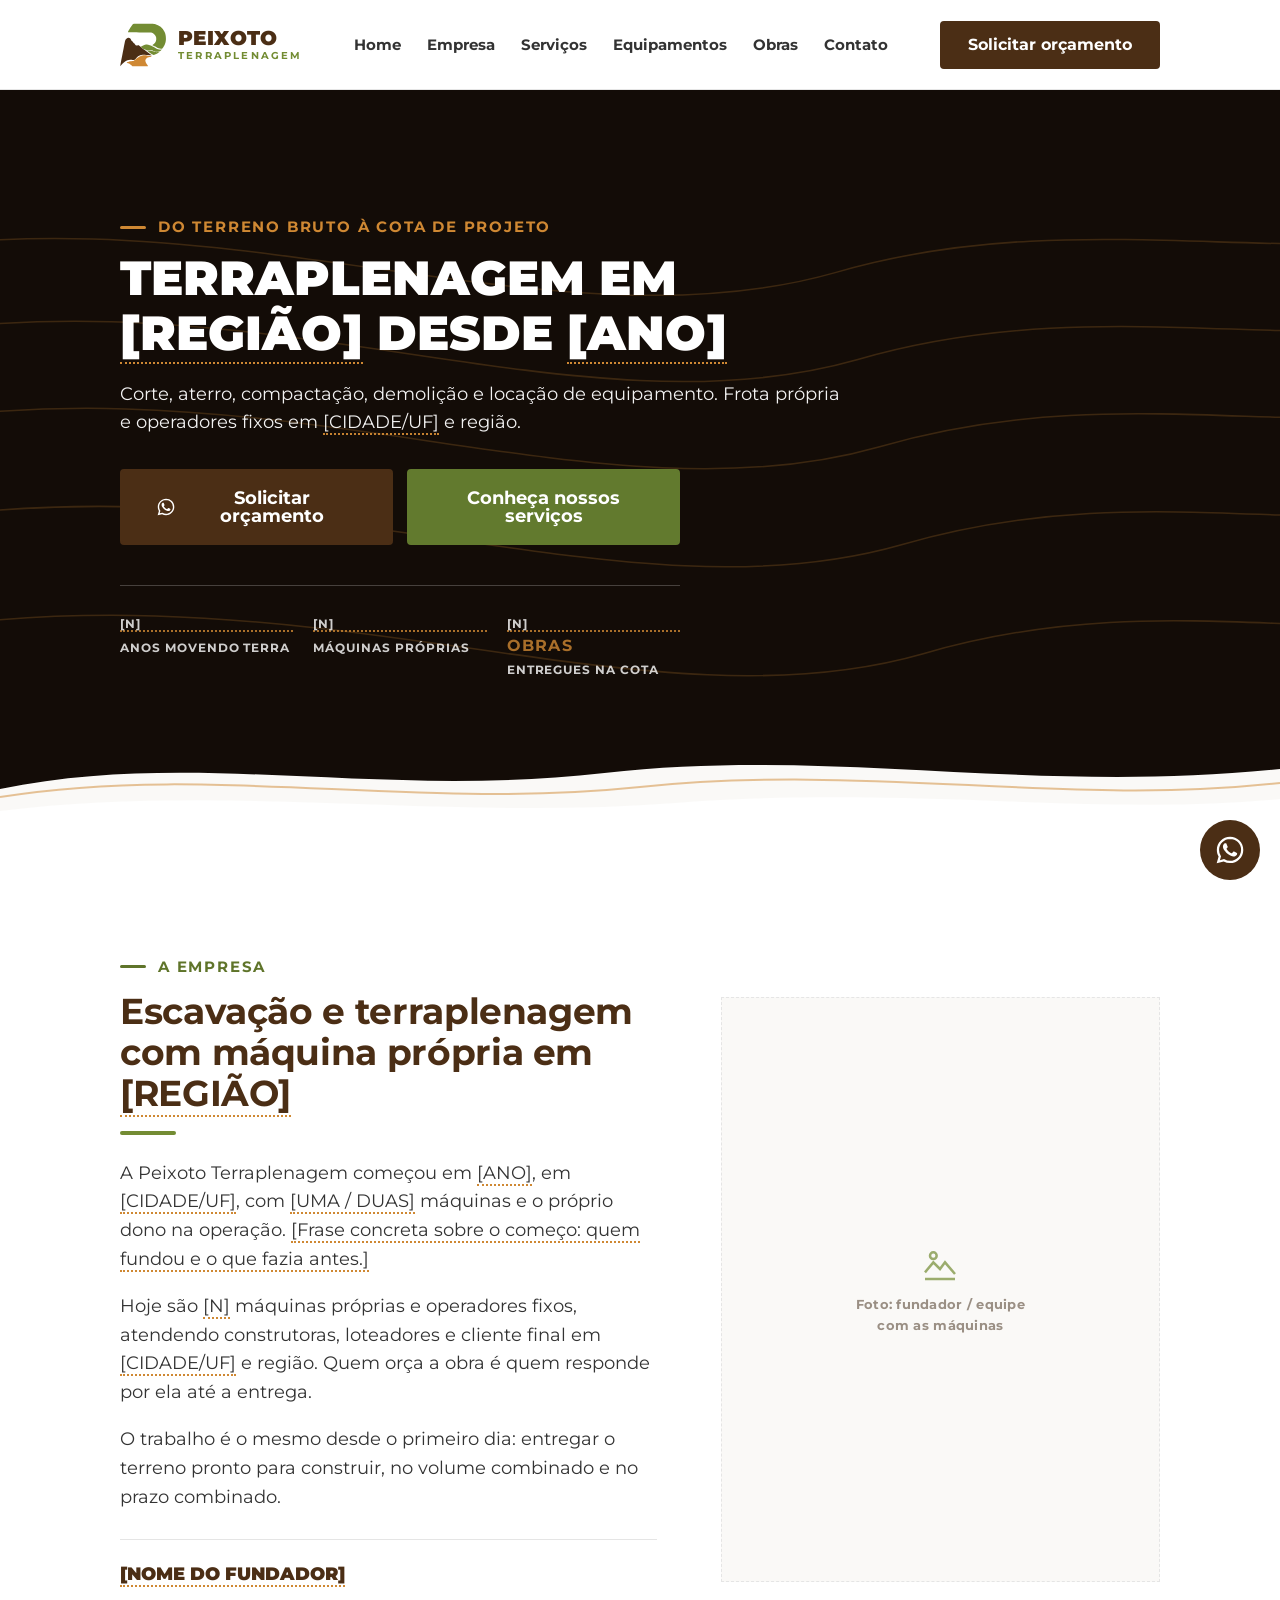
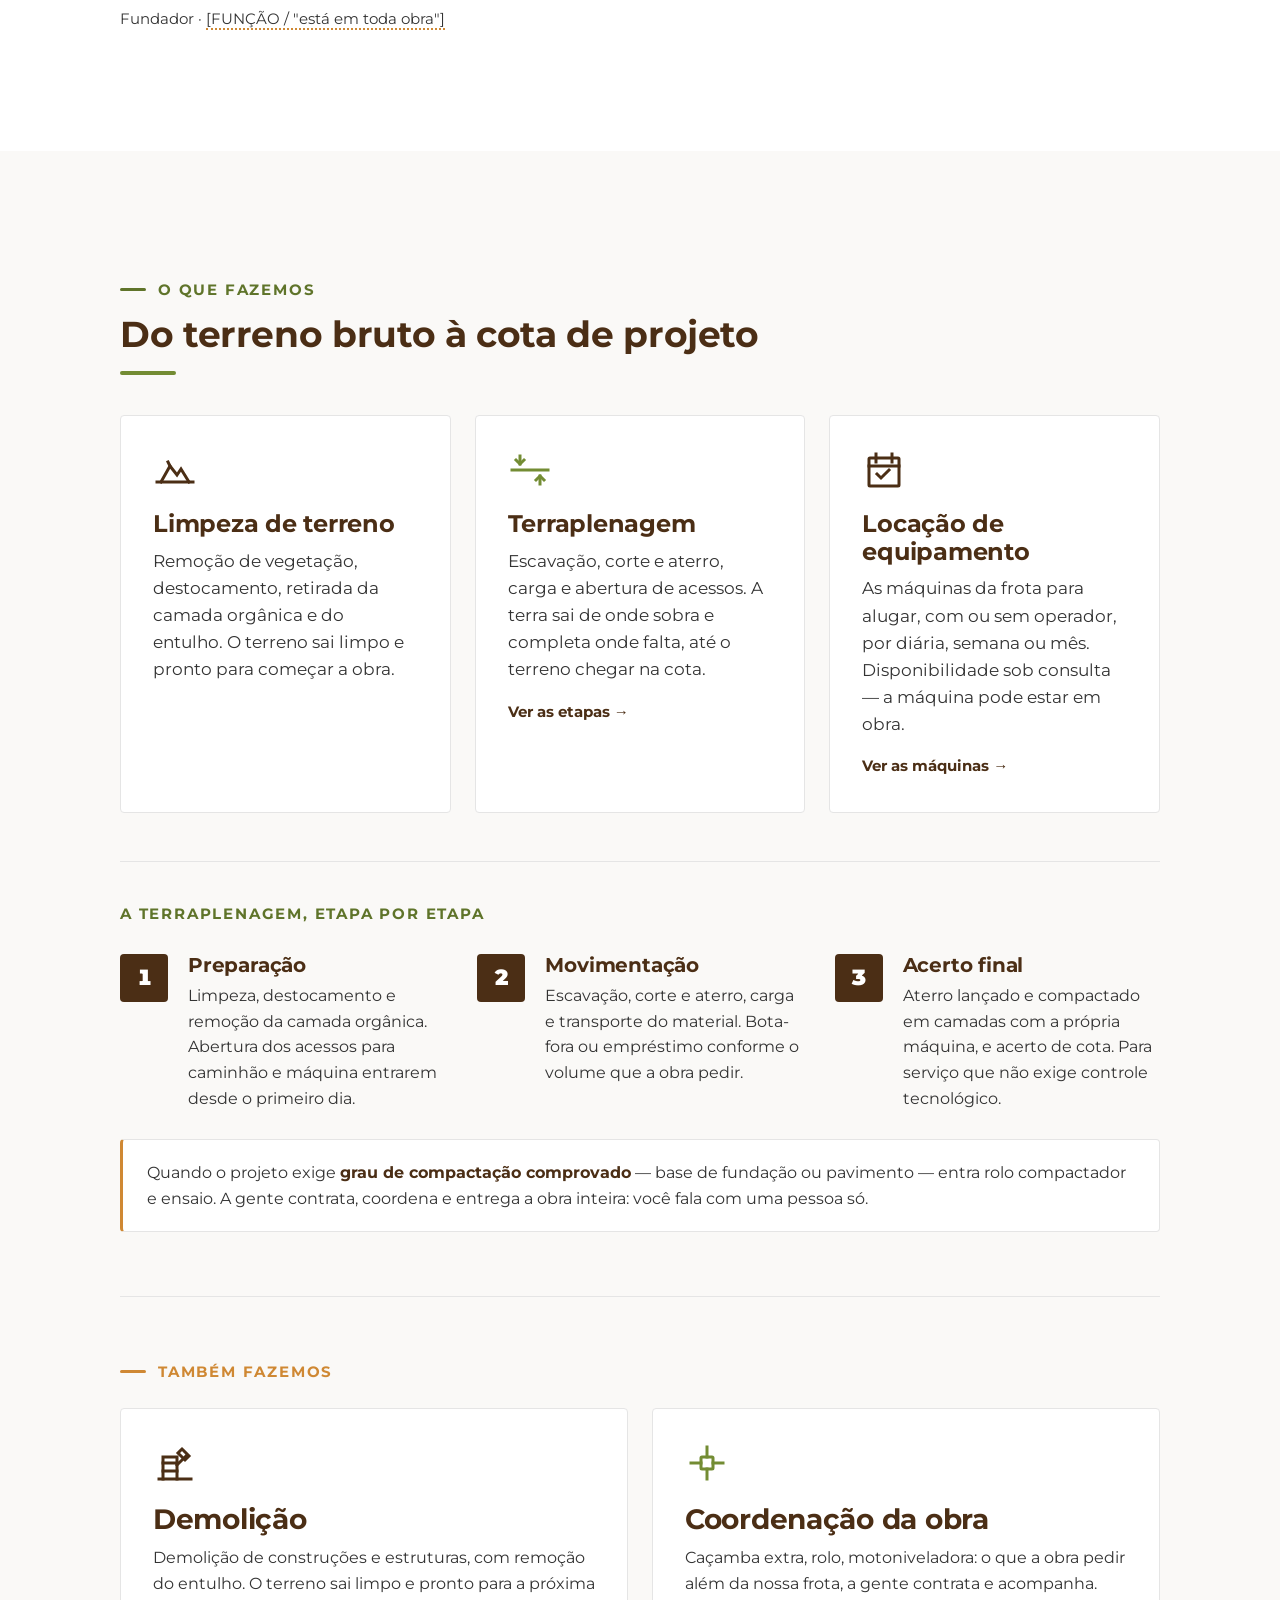
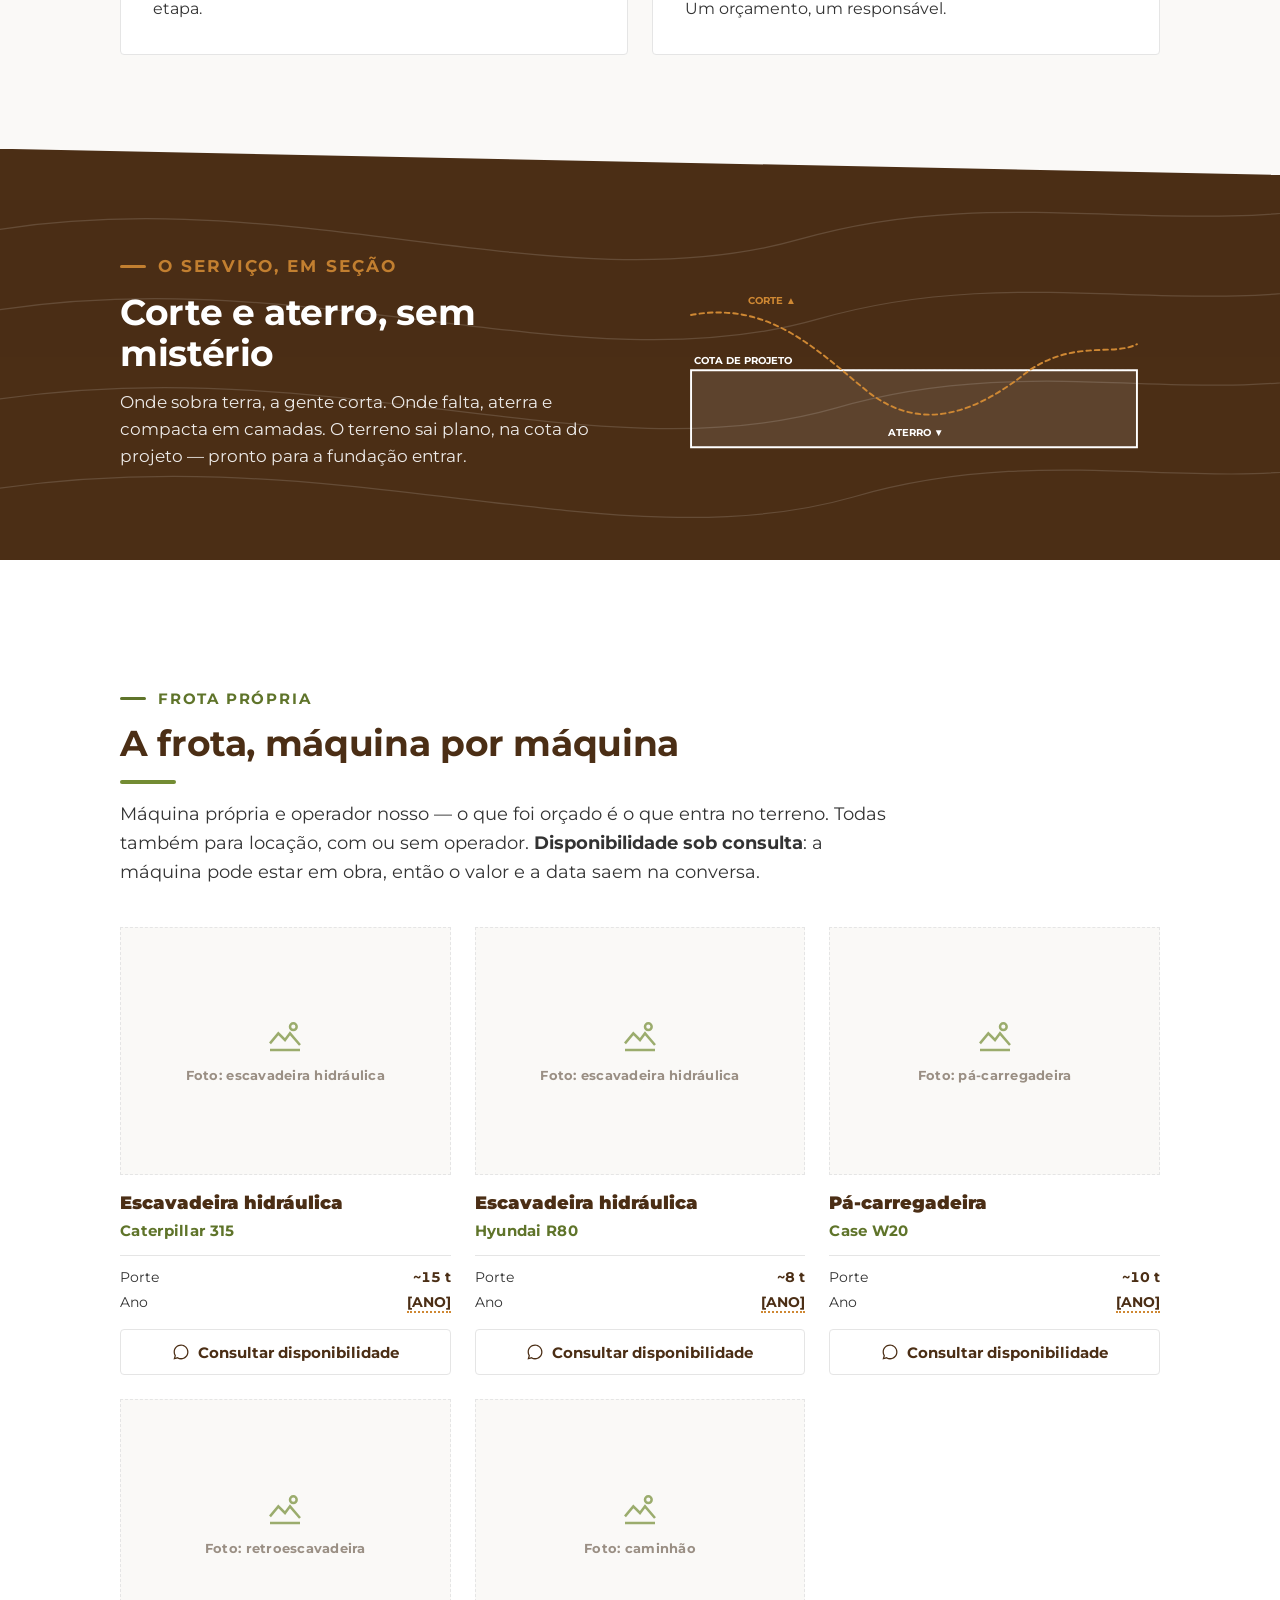
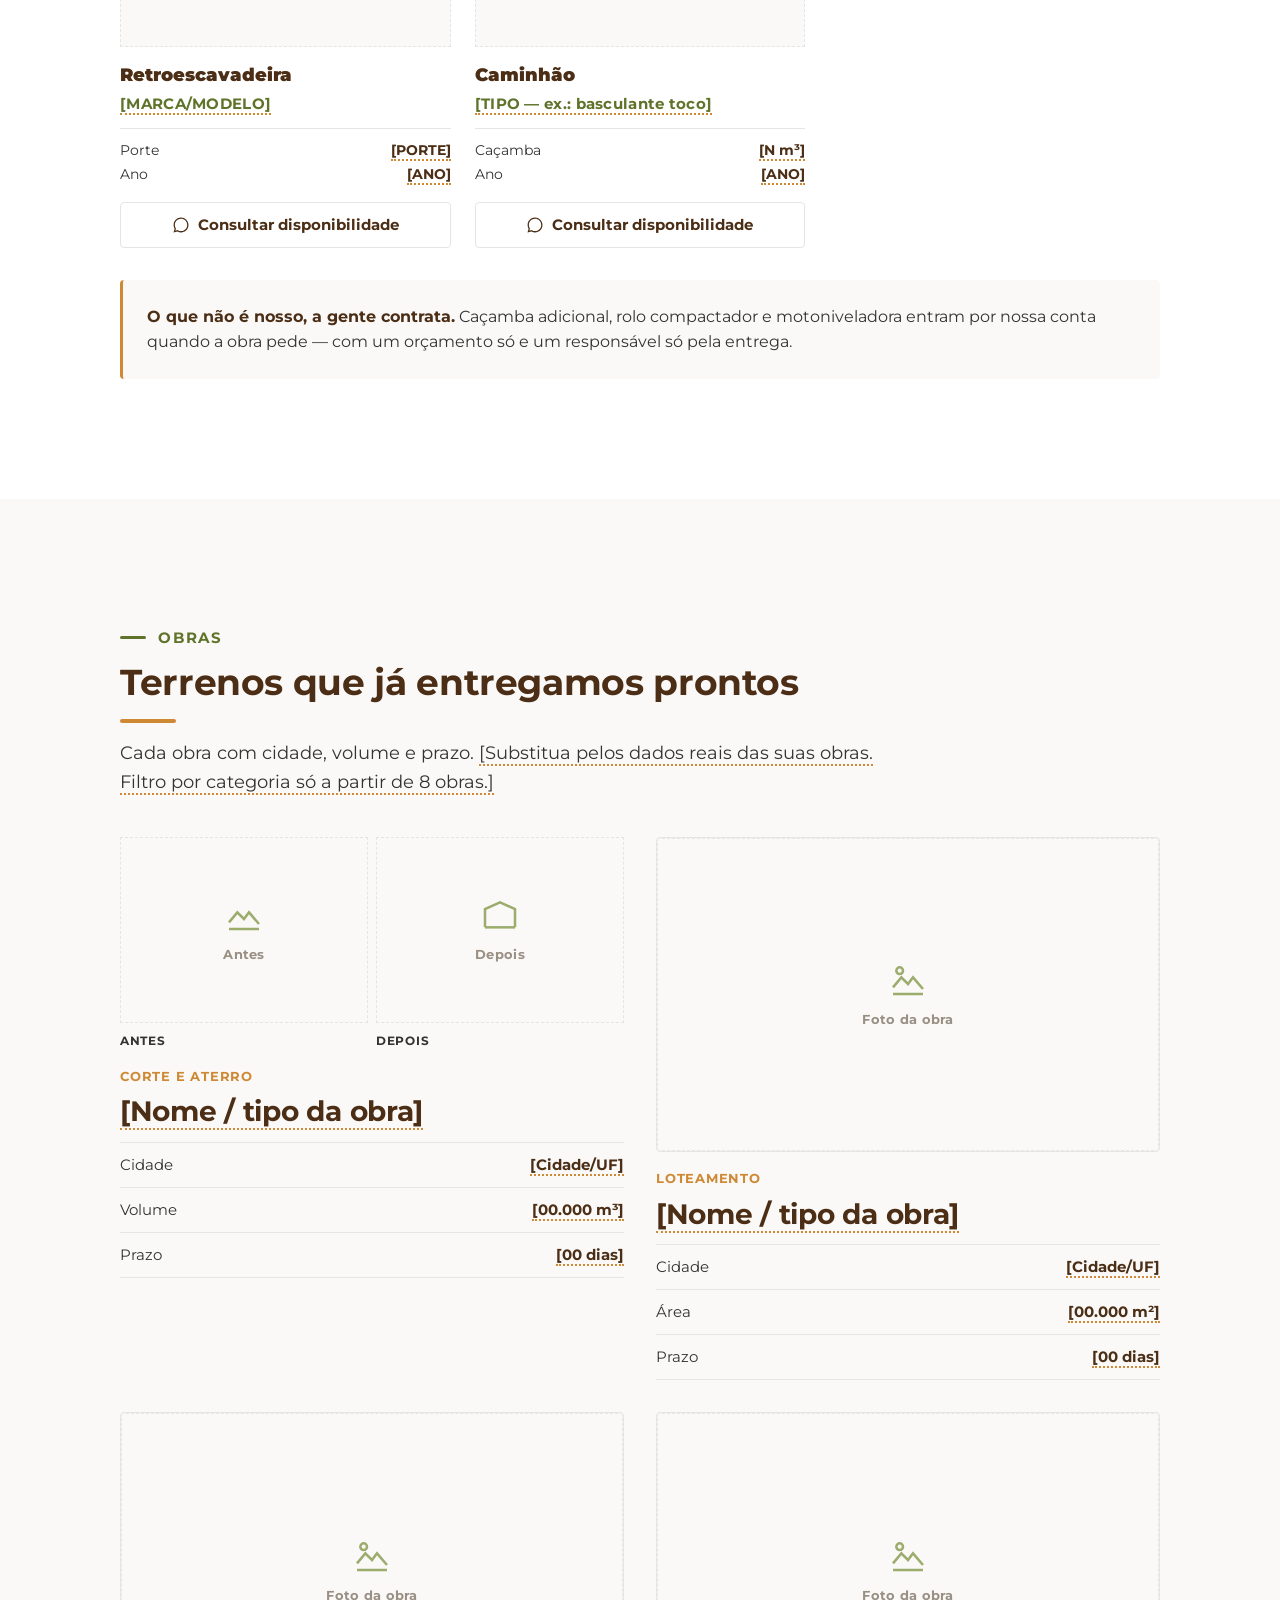
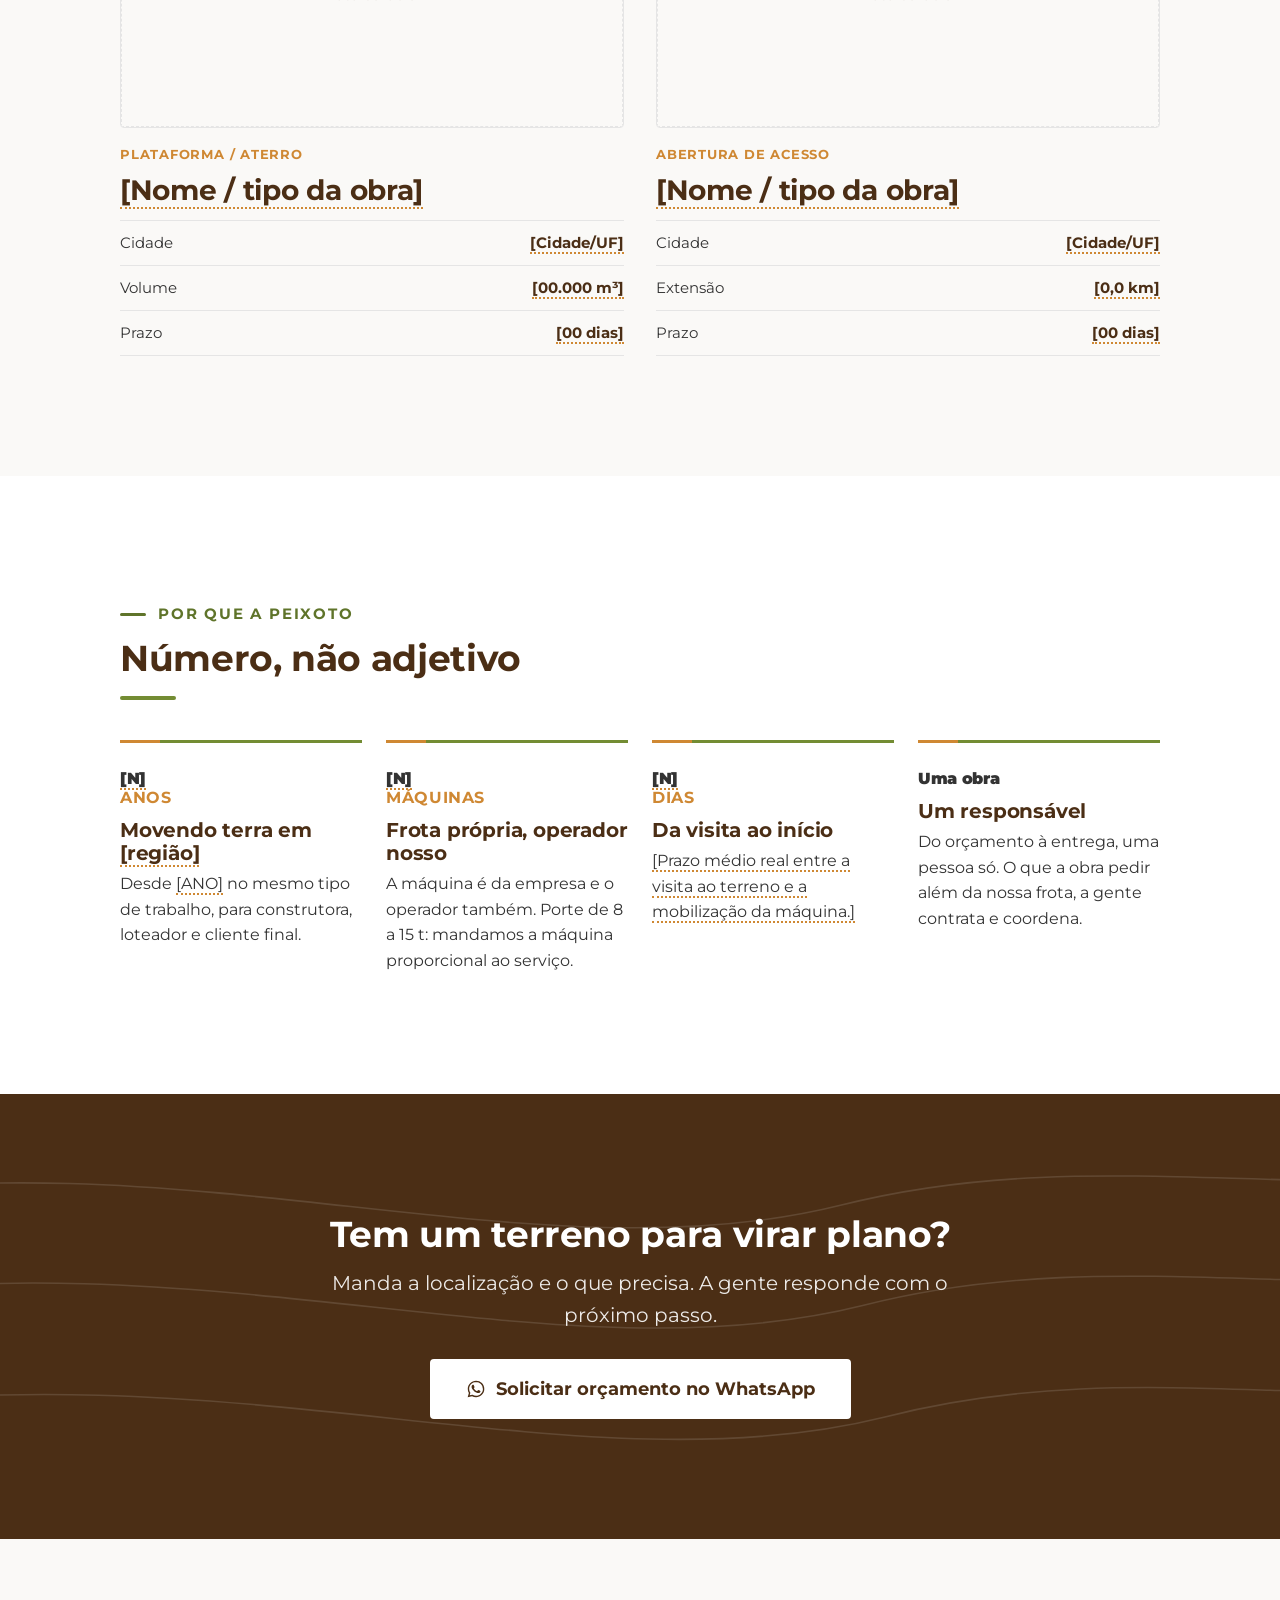
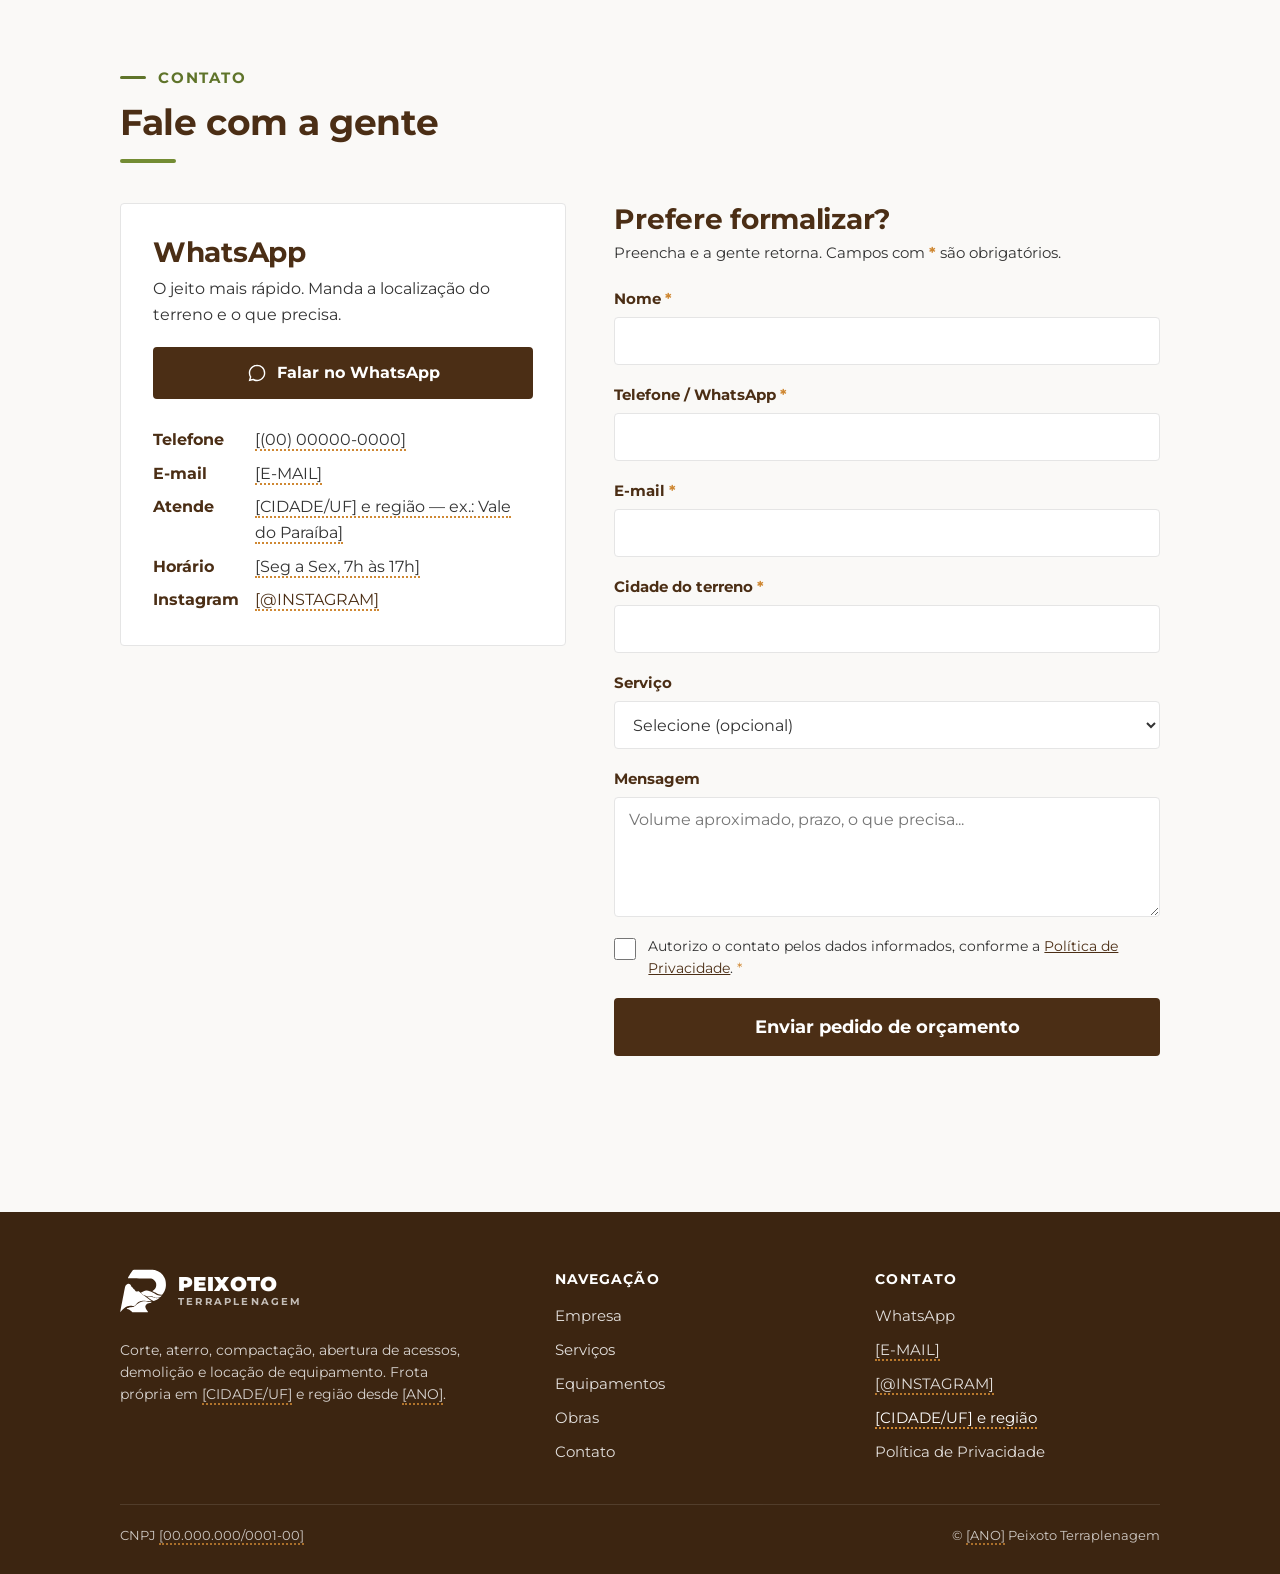
==== index.html @ 5ce5ac39 "Aplica a identidade nova: três focos reais, frota nomeada, ícones industriais Executa o IDENTIDADE.m" ====
<!DOCTYPE html>
<html lang="pt-BR">
<head>
  <meta charset="UTF-8">
  <meta name="viewport" content="width=device-width, initial-scale=1.0">

  <!-- ═══════════════════════════════════════════════════════════════════
       DADOS A PREENCHER (localize os <span class="ph"> no corpo e troque):
         [CIDADE/UF]      → cidade e estado da sede
         [REGIÃO]         → região atendida (ex.: "Vale do Paraíba")
         [ANO]            → ano de fundação
         WhatsApp         → troque TODAS as ocorrências de "550000000000"
                            por 55 + DDD + número (ex.: 5512988887777)
         [E-MAIL]         → e-mail de contato
         [@INSTAGRAM]     → usuário do Instagram
         [CNPJ]           → CNPJ
         Números de frota / anos / prazos / obras → dados reais
         Fotos            → substituir os blocos .ph-img e .hero__media
                            por fotos WebP reais (ver comentários)
       ═══════════════════════════════════════════════════════════════════ -->

  <title>Peixoto Terraplenagem — Terraplenagem em [CIDADE/UF] e região</title>
  <meta name="description" content="Corte, aterro, compactação, abertura de acessos, demolição e locação de equipamento. Frota própria e operadores fixos em [CIDADE/UF] e região. Peça um orçamento pelo WhatsApp.">
  <meta name="theme-color" content="#4B2E15">
  <link rel="canonical" href="https://www.peixototerraplenagem.com.br/">

  <!-- Favicon: versão reduzida da marca -->
  <link rel="icon" href="assets/favicon.svg" type="image/svg+xml">

  <!-- Open Graph -->
  <meta property="og:type" content="website">
  <meta property="og:title" content="Peixoto Terraplenagem — Terraplenagem em [CIDADE/UF]">
  <meta property="og:description" content="Corte, aterro, compactação, abertura de acessos, demolição e locação de equipamento. Frota própria em [CIDADE/UF] e região.">
  <meta property="og:locale" content="pt_BR">

  <!-- Fontes auto-hospedadas (preload dos 3 pesos) -->
  <link rel="preload" href="fonts/montserrat-400.woff2" as="font" type="font/woff2" crossorigin>
  <link rel="preload" href="fonts/montserrat-700.woff2" as="font" type="font/woff2" crossorigin>
  <link rel="preload" href="fonts/montserrat-900.woff2" as="font" type="font/woff2" crossorigin>

  <link rel="stylesheet" href="css/styles.css">

  <!-- Schema.org LocalBusiness (SEO local) — preencher os campos -->
  <script type="application/ld+json">
  {
    "@context": "https://schema.org",
    "@type": "LocalBusiness",
    "name": "Peixoto Terraplenagem",
    "description": "Serviços de terraplenagem: corte, aterro, compactação, abertura de acessos, demolição e locação de equipamento. Frota própria e operadores fixos.",
    "areaServed": "[CIDADE/UF] e região",
    "telephone": "+55 00 00000-0000",
    "email": "[E-MAIL]",
    "url": "https://www.peixototerraplenagem.com.br/",
    "foundingDate": "[ANO]",
    "openingHours": "Mo-Fr 07:00-17:00",
    "priceRange": "$$",
    "address": {
      "@type": "PostalAddress",
      "addressLocality": "[CIDADE]",
      "addressRegion": "[UF]",
      "addressCountry": "BR"
    }
  }
  </script>
</head>
<body>
  <a class="visually-hidden" href="#conteudo">Pular para o conteúdo</a>

  <!-- ══════════════════════ CABEÇALHO ══════════════════════ -->
  <header class="header">
    <div class="container header__inner">
      <a class="brand" href="#home" aria-label="Peixoto Terraplenagem — início">
        <span class="brand__symbol" aria-hidden="true">
          <svg viewBox="0 0 605 562" xmlns="http://www.w3.org/2000/svg">
            <g transform="translate(0,562) scale(0.1,-0.1)">
              <path fill="#738C33" d="M1827 5609 c-48 -11 -105 -41 -137 -70 -32 -30 -286 -391 -389 -552 -43 -67 -117 -191 -165 -274 -87 -151 -103 -200 -77 -226 9 -9 357 -13 1489 -17 l1477 -5 80 -23 c115 -33 271 -112 359 -182 133 -106 239 -262 281 -415 24 -89 30 -272 12 -375 -43 -248 -200 -474 -435 -625 -60 -39 -75 -55 -49 -55 31 0 221 -97 379 -193 239 -144 309 -181 413 -216 120 -39 226 -53 374 -49 144 4 122 -13 255 188 137 206 226 403 287 634 45 176 59 284 59 472 0 374 -55 638 -190 922 -244 510 -688 864 -1270 1012 -212 54 -171 53 -1490 56 -719 1 -1241 -1 -1263 -7z"/>
              <path fill="#738C33" d="M3405 2860 c-74 -11 -130 -27 -230 -66 -114 -44 -430 -206 -430 -220 0 -20 218 -215 279 -249 34 -19 110 -52 168 -74 59 -22 163 -69 233 -105 119 -62 129 -66 194 -66 37 0 119 10 182 22 78 15 153 21 239 22 147 0 187 -12 342 -100 153 -88 192 -97 393 -98 186 -1 253 9 443 67 l104 31 79 85 c43 47 79 88 79 91 0 4 -48 5 -107 2 -245 -10 -447 57 -773 253 -193 116 -400 216 -680 327 -201 80 -350 103 -515 78z"/>
              <path fill="#738C33" d="M3905 2044 c-49 -8 -135 -20 -189 -27 l-99 -12 72 -48 c40 -26 134 -94 210 -151 195 -146 465 -296 533 -296 80 0 396 143 568 258 105 70 232 179 195 167 -138 -45 -322 -69 -478 -62 -157 6 -225 24 -372 102 -165 88 -244 100 -440 69z"/>
              <path fill="#4B2E15" d="M1056 3759 c-74 -18 -179 -82 -247 -150 -101 -101 -130 -168 -174 -412 -19 -108 -96 -502 -170 -875 -233 -1175 -304 -1544 -418 -2167 -13 -72 -22 -134 -19 -138 2 -5 27 18 56 50 328 372 613 602 898 725 205 88 323 102 556 63 141 -24 173 -26 232 -17 129 19 166 44 365 244 99 100 212 205 250 234 162 121 354 190 596 215 139 14 246 8 591 -31 215 -25 299 -30 435 -28 l168 3 -67 38 c-179 101 -363 233 -693 500 -88 72 -232 177 -320 235 -150 98 -172 117 -350 296 -259 262 -297 280 -460 212 -137 -58 -233 -13 -325 149 -45 81 -56 93 -120 125 -71 36 -95 63 -119 133 -32 92 -50 115 -116 146 -79 38 -98 60 -135 159 -79 206 -256 331 -414 291z"/>
              <path fill="#CF8833" d="M3085 1453 c-175 -16 -347 -67 -504 -149 -140 -72 -254 -155 -436 -315 -163 -143 -219 -183 -329 -235 -58 -27 -87 -34 -161 -39 -142 -9 -274 -25 -350 -42 -78 -17 -255 -87 -265 -104 -4 -6 -11 -10 -16 -9 -12 3 -142 -82 -148 -96 -3 -7 19 -14 62 -18 83 -7 171 -30 238 -60 71 -33 201 -135 317 -249 55 -54 114 -106 131 -115 29 -16 110 -17 1023 -20 694 -2 999 0 1013 8 35 19 23 54 -56 161 -170 233 -242 377 -264 526 -23 167 49 320 196 419 77 50 139 72 265 94 184 32 267 64 344 135 l40 36 -35 -5 c-19 -3 -82 -8 -140 -12 -95 -6 -125 -2 -325 34 -301 55 -449 69 -600 55z"/>
            </g>
          </svg>
        </span>
        <span class="brand__text">
          <span class="brand__name">PEIXOTO</span>
          <span class="brand__tag">Terraplenagem</span>
        </span>
      </a>

      <nav class="nav" aria-label="Navegação principal">
        <ul class="nav__list">
          <li><a class="nav__link" href="#home">Home</a></li>
          <li><a class="nav__link" href="#empresa">Empresa</a></li>
          <li><a class="nav__link" href="#servicos">Serviços</a></li>
          <li><a class="nav__link" href="#equipamentos">Equipamentos</a></li>
          <li><a class="nav__link" href="#obras">Obras</a></li>
          <li><a class="nav__link" href="#contato">Contato</a></li>
        </ul>
      </nav>

      <div class="header__actions">
        <!-- Ponto de entrada WhatsApp (mobile) -->
        <a class="header__wpp" href="https://wa.me/550000000000?text=Ol%C3%A1!%20Vim%20pelo%20site%20e%20gostaria%20de%20um%20or%C3%A7amento%20de%20terraplenagem." target="_blank" rel="noopener" aria-label="Falar no WhatsApp">
          <svg viewBox="0 0 24 24" fill="currentColor" aria-hidden="true"><path d="M12.04 2C6.58 2 2.13 6.45 2.13 11.91c0 1.75.46 3.45 1.32 4.95L2 22l5.25-1.38a9.9 9.9 0 0 0 4.79 1.22h.01c5.46 0 9.91-4.45 9.91-9.91 0-2.65-1.03-5.14-2.9-7.01A9.82 9.82 0 0 0 12.04 2Zm0 1.67c2.2 0 4.27.86 5.83 2.42a8.18 8.18 0 0 1 2.42 5.82c0 4.54-3.7 8.24-8.25 8.24a8.2 8.2 0 0 1-4.19-1.15l-.3-.18-3.11.82.83-3.04-.2-.31a8.17 8.17 0 0 1-1.26-4.38c0-4.54 3.7-8.24 8.24-8.24Zm4.76 10.35c-.26-.13-1.54-.76-1.77-.85-.24-.09-.41-.13-.59.13-.17.26-.67.85-.83 1.03-.15.17-.3.19-.56.06-.26-.13-1.1-.4-2.1-1.29-.78-.69-1.3-1.55-1.46-1.81-.15-.26-.02-.4.11-.53.12-.12.26-.3.39-.46.13-.15.17-.26.26-.43.09-.17.04-.32-.02-.46-.06-.13-.59-1.42-.81-1.94-.21-.51-.43-.44-.59-.45l-.5-.01c-.17 0-.46.06-.7.32-.24.26-.92.9-.92 2.19 0 1.29.94 2.53 1.07 2.71.13.17 1.85 2.82 4.48 3.95.63.27 1.11.43 1.49.55.63.2 1.2.17 1.65.1.5-.07 1.54-.63 1.76-1.24.22-.61.22-1.13.15-1.24-.06-.11-.24-.17-.5-.3Z"/></svg>
        </a>
        <a class="btn btn--primary header__cta" href="https://wa.me/550000000000?text=Ol%C3%A1!%20Vim%20pelo%20site%20e%20gostaria%20de%20um%20or%C3%A7amento%20de%20terraplenagem." target="_blank" rel="noopener">Solicitar orçamento</a>
        <button class="hamburger" type="button" aria-label="Abrir menu" aria-expanded="false" aria-controls="mobile-menu">
          <svg class="icon-open" viewBox="0 0 24 24" fill="none" stroke="currentColor" stroke-width="2" stroke-linecap="round" aria-hidden="true"><path d="M3 6h18M3 12h18M3 18h18"/></svg>
          <svg class="icon-close" viewBox="0 0 24 24" fill="none" stroke="currentColor" stroke-width="2" stroke-linecap="round" aria-hidden="true"><path d="M6 6l12 12M18 6 6 18"/></svg>
        </button>
      </div>
    </div>
  </header>

  <!-- Menu mobile -->
  <div class="mobile-menu" id="mobile-menu">
    <ul class="mobile-menu__list">
      <li><a href="#home">Home</a></li>
      <li><a href="#empresa">Empresa</a></li>
      <li><a href="#servicos">Serviços</a></li>
      <li><a href="#equipamentos">Equipamentos</a></li>
      <li><a href="#obras">Obras</a></li>
      <li><a href="#contato">Contato</a></li>
    </ul>
    <a class="btn btn--primary btn--block" href="https://wa.me/550000000000?text=Ol%C3%A1!%20Vim%20pelo%20site%20e%20gostaria%20de%20um%20or%C3%A7amento%20de%20terraplenagem." target="_blank" rel="noopener">Solicitar orçamento no WhatsApp</a>
  </div>

  <main id="conteudo">

    <!-- ══════════════════════ HERO ══════════════════════ -->
    <section class="hero" id="home">
      <!-- PLACEHOLDER de foto: escavadeira em operação, poeira, luz natural (WebP).
           Substituir o fundo de .hero__media (CSS) ou inserir <img> aqui dentro. -->
      <div class="hero__media" role="img" aria-label="Escavadeira em operação movimentando terra ao entardecer"></div>
      <div class="hero__overlay"></div>

      <!-- Curvas de nível: motivo topográfico que ecoa o morro da marca -->
      <svg class="contours" viewBox="0 0 1440 760" preserveAspectRatio="xMidYMid slice" aria-hidden="true">
        <path d="M-60 250 C 300 150 620 330 900 250 C 1120 186 1320 250 1520 210"/>
        <path d="M-60 330 C 320 220 640 410 920 330 C 1140 266 1330 330 1520 290"/>
        <path d="M-60 410 C 340 300 660 490 940 410 C 1160 346 1340 410 1520 370"/>
        <path d="M-60 500 C 360 390 680 580 960 500 C 1180 436 1350 500 1520 460"/>
        <path d="M-60 600 C 380 490 700 680 980 600 C 1200 536 1360 600 1520 560"/>
      </svg>

      <div class="container hero__inner">
        <p class="kicker">Do terreno bruto à cota de projeto</p>
        <h1>Terraplenagem em <span class="ph">[REGIÃO]</span> desde <span class="ph">[ANO]</span></h1>
        <p class="hero__sub">Corte, aterro, compactação, demolição e locação de equipamento. Frota própria e operadores fixos em <span class="ph">[CIDADE/UF]</span> e região.</p>
        <div class="hero__buttons">
          <a class="btn btn--primary btn--lg" href="https://wa.me/550000000000?text=Ol%C3%A1!%20Vim%20pelo%20site%20e%20gostaria%20de%20um%20or%C3%A7amento%20de%20terraplenagem." target="_blank" rel="noopener">
            <svg viewBox="0 0 24 24" fill="currentColor" aria-hidden="true"><path d="M12.04 2C6.58 2 2.13 6.45 2.13 11.91c0 1.75.46 3.45 1.32 4.95L2 22l5.25-1.38a9.9 9.9 0 0 0 4.79 1.22h.01c5.46 0 9.91-4.45 9.91-9.91 0-2.65-1.03-5.14-2.9-7.01A9.82 9.82 0 0 0 12.04 2Zm0 1.67c2.2 0 4.27.86 5.83 2.42a8.18 8.18 0 0 1 2.42 5.82c0 4.54-3.7 8.24-8.25 8.24a8.2 8.2 0 0 1-4.19-1.15l-.3-.18-3.11.82.83-3.04-.2-.31a8.17 8.17 0 0 1-1.26-4.38c0-4.54 3.7-8.24 8.24-8.24Zm4.76 10.35c-.26-.13-1.54-.76-1.77-.85-.24-.09-.41-.13-.59.13-.17.26-.67.85-.83 1.03-.15.17-.3.19-.56.06-.26-.13-1.1-.4-2.1-1.29-.78-.69-1.3-1.55-1.46-1.81-.15-.26-.02-.4.11-.53.12-.12.26-.3.39-.46.13-.15.17-.26.26-.43.09-.17.04-.32-.02-.46-.06-.13-.59-1.42-.81-1.94-.21-.51-.43-.44-.59-.45l-.5-.01c-.17 0-.46.06-.7.32-.24.26-.92.9-.92 2.19 0 1.29.94 2.53 1.07 2.71.13.17 1.85 2.82 4.48 3.95.63.27 1.11.43 1.49.55.63.2 1.2.17 1.65.1.5-.07 1.54-.63 1.76-1.24.22-.61.22-1.13.15-1.24-.06-.11-.24-.17-.5-.3Z"/></svg>
            Solicitar orçamento
          </a>
          <a class="btn btn--secondary btn--lg" href="#servicos">Conheça nossos serviços</a>
        </div>

        <!-- Faixa de números: prova concreta. Trocar pelos dados reais. -->
        <div class="hero__stats">
          <div class="hero__stat">
            <b><span class="ph">[N]</span></b>
            <span>Anos movendo terra</span>
          </div>
          <div class="hero__stat">
            <b><span class="ph">[N]</span></b>
            <span>Máquinas próprias</span>
          </div>
          <div class="hero__stat">
            <b><span class="ph">[N]</span> <span class="unit">obras</span></b>
            <span>Entregues na cota</span>
          </div>
        </div>
      </div>

      <!-- Pé do hero: silhueta de terreno em camadas com filete ocre (curva de nível) -->
      <svg class="hero__terrain" viewBox="0 0 1440 100" preserveAspectRatio="none" aria-hidden="true">
        <path class="layer-back" d="M0 60 C 220 20 420 70 680 44 C 940 18 1160 66 1440 40 L1440 100 L0 100 Z"/>
        <path class="layer-line" d="M0 68 C 240 34 460 82 720 58 C 980 34 1200 78 1440 54"/>
        <path class="layer-front" d="M0 82 C 260 54 500 92 760 74 C 1020 56 1240 88 1440 70 L1440 100 L0 100 Z"/>
      </svg>
    </section>

    <!-- ══════════════════════ EMPRESA ══════════════════════ -->
    <section class="section" id="empresa">
      <div class="container empresa__grid">
        <div class="empresa__text reveal">
          <p class="kicker" style="color:var(--verde-texto)">A empresa</p>
          <h2>Escavação e terraplenagem com máquina própria em <span class="ph">[REGIÃO]</span></h2>
          <div class="rule"></div>
          <p style="margin-top:24px">A Peixoto Terraplenagem começou em <span class="ph">[ANO]</span>, em <span class="ph">[CIDADE/UF]</span>, com <span class="ph">[UMA / DUAS]</span> máquinas e o próprio dono na operação. <span class="ph">[Frase concreta sobre o começo: quem fundou e o que fazia antes.]</span></p>
          <p>Hoje são <span class="ph">[N]</span> máquinas próprias e operadores fixos, atendendo construtoras, loteadores e cliente final em <span class="ph">[CIDADE/UF]</span> e região. Quem orça a obra é quem responde por ela até a entrega.</p>
          <p>O trabalho é o mesmo desde o primeiro dia: entregar o terreno pronto para construir, no volume combinado e no prazo combinado.</p>

          <div class="empresa__founder">
            <!-- Foto do fundador vale mais que qualquer adjetivo (briefing, seção 10) -->
            <p class="empresa__founder-name"><span class="ph">[NOME DO FUNDADOR]</span></p>
            <p class="empresa__founder-role">Fundador · <span class="ph">[FUNÇÃO / "está em toda obra"]</span></p>
          </div>
        </div>

        <div class="reveal">
          <!-- PLACEHOLDER: foto real da equipe ou do fundador com as máquinas -->
          <div class="ph-img ph-img--tall" role="img" aria-label="Espaço reservado para foto da equipe ou do fundador">
            <svg viewBox="0 0 24 24" fill="none" stroke="currentColor" stroke-width="1.5" aria-hidden="true"><path d="M3 17l5-6 4 4 3-4 6 7"/><path d="M3 21h18"/><circle cx="8" cy="7" r="2"/></svg>
            <span>Foto: fundador / equipe<br>com as máquinas</span>
          </div>
        </div>
      </div>
    </section>

    <!-- ══════════════════════ SERVIÇOS ══════════════════════ -->
    <section class="section section--alt" id="servicos">
      <div class="container">
        <div class="section__head reveal">
          <p class="kicker" style="color:var(--verde-texto)">O que fazemos</p>
          <h2>Do terreno bruto à cota de projeto</h2>
          <div class="rule"></div>
        </div>

        <!-- Tres focos reais. Cada um so promete o que a frota executa. -->
        <div class="grid grid--3">
          <article class="card card--foco reveal">
            <div class="card__icon" aria-hidden="true">
              <svg viewBox="0 0 44 44" fill="none" stroke="currentColor" stroke-width="3" stroke-linecap="square" stroke-linejoin="miter">
                <path d="M4 34h36"/><path d="M8 34l9-16 7 9 4-6 8 13"/><path d="M17 18l-2-4"/>
              </svg>
            </div>
            <h3>Limpeza de terreno</h3>
            <p>Remoção de vegetação, destocamento, retirada da camada orgânica e do entulho. O terreno sai limpo e pronto para começar a obra.</p>
          </article>

          <article class="card card--foco reveal">
            <div class="card__icon card__icon--verde" aria-hidden="true">
              <svg viewBox="0 0 44 44" fill="none" stroke="currentColor" stroke-width="3" stroke-linecap="square" stroke-linejoin="miter">
                <path d="M4 22h36"/><path d="M12 8v8"/><path d="M8 12l4 4 4-4"/><path d="M32 36v-8"/><path d="M28 32l4-4 4 4"/>
              </svg>
            </div>
            <h3>Terraplenagem</h3>
            <p>Escavação, corte e aterro, carga e abertura de acessos. A terra sai de onde sobra e completa onde falta, até o terreno chegar na cota.</p>
            <a class="card__link" href="#etapas">Ver as etapas &rarr;</a>
          </article>

          <article class="card card--foco reveal">
            <div class="card__icon" aria-hidden="true">
              <svg viewBox="0 0 44 44" fill="none" stroke="currentColor" stroke-width="3" stroke-linecap="square" stroke-linejoin="miter">
                <rect x="7" y="10" width="30" height="28" rx="1"/><path d="M7 18h30"/><path d="M14 6v8"/><path d="M30 6v8"/><path d="M15 26l4 4 8-8"/>
              </svg>
            </div>
            <h3>Locação de equipamento</h3>
            <p>As máquinas da frota para alugar, com ou sem operador, por diária, semana ou mês. Disponibilidade sob consulta — a máquina pode estar em obra.</p>
            <a class="card__link" href="#equipamentos">Ver as máquinas &rarr;</a>
          </article>
        </div>

        <!-- Etapas: aqui o numero carrega informacao real (a obra e uma sequencia) -->
        <div class="etapas reveal" id="etapas">
          <p class="etapas__head">A terraplenagem, etapa por etapa</p>
          <ol class="etapas__list">
            <li class="etapa">
              <span class="etapa__num" aria-hidden="true">1</span>
              <div>
                <h3>Preparação</h3>
                <p>Limpeza, destocamento e remoção da camada orgânica. Abertura dos acessos para caminhão e máquina entrarem desde o primeiro dia.</p>
              </div>
            </li>
            <li class="etapa">
              <span class="etapa__num" aria-hidden="true">2</span>
              <div>
                <h3>Movimentação</h3>
                <p>Escavação, corte e aterro, carga e transporte do material. Bota-fora ou empréstimo conforme o volume que a obra pedir.</p>
              </div>
            </li>
            <li class="etapa">
              <span class="etapa__num" aria-hidden="true">3</span>
              <div>
                <h3>Acerto final</h3>
                <p>Aterro lançado e compactado em camadas com a própria máquina, e acerto de cota. Para serviço que não exige controle tecnológico.</p>
              </div>
            </li>
          </ol>
          <!-- Honestidade tecnica: sem rolo nao se atinge nem se comprova GC de projeto -->
          <p class="etapas__nota">Quando o projeto exige <strong>grau de compactação comprovado</strong> — base de fundação ou pavimento — entra rolo compactador e ensaio. A gente contrata, coordena e entrega a obra inteira: você fala com uma pessoa só.</p>
        </div>

        <div class="services-extra reveal">
          <p class="services-extra__head">Também fazemos</p>
          <div class="grid grid--2">
            <article class="card">
              <div class="card__icon" aria-hidden="true">
                <svg viewBox="0 0 44 44" fill="none" stroke="currentColor" stroke-width="3" stroke-linecap="square" stroke-linejoin="miter">
                  <path d="M6 38h32"/><path d="M10 38V16h14v22"/><path d="M10 22h14"/><path d="M10 30h14"/><path d="M24 24l9-9"/><path d="M29 8l7 7-4 4-7-7z"/>
                </svg>
              </div>
              <h3>Demolição</h3>
              <p>Demolição de construções e estruturas, com remoção do entulho. O terreno sai limpo e pronto para a próxima etapa.</p>
            </article>

            <article class="card">
              <div class="card__icon card__icon--verde" aria-hidden="true">
                <svg viewBox="0 0 44 44" fill="none" stroke="currentColor" stroke-width="3" stroke-linecap="square" stroke-linejoin="miter">
                  <path d="M22 6v10"/><path d="M22 38v-10"/><path d="M6 22h10"/><path d="M38 22h-10"/><rect x="16" y="16" width="12" height="12" rx="1"/>
                </svg>
              </div>
              <h3>Coordenação da obra</h3>
              <p>Caçamba extra, rolo, motoniveladora: o que a obra pedir além da nossa frota, a gente contrata e acompanha. Um orçamento, um responsável.</p>
            </article>
          </div>
        </div>
      </div>
    </section>

    <!-- ══════════════════════ BANDA: CORTE E ATERRO EM SEÇÃO ══════════════════════ -->
    <section class="band section--cut" aria-label="Como funciona o corte e aterro">
      <svg class="contours" viewBox="0 0 1440 500" preserveAspectRatio="xMidYMid slice" aria-hidden="true">
        <path d="M-60 120 C 300 40 620 200 900 120 C 1120 56 1320 120 1520 80"/>
        <path d="M-60 210 C 320 130 640 290 920 210 C 1140 146 1330 210 1520 170"/>
        <path d="M-60 310 C 340 230 660 390 940 310 C 1160 246 1340 310 1520 270"/>
        <path d="M-60 410 C 360 330 680 490 960 410 C 1180 346 1360 410 1520 370"/>
      </svg>
      <div class="container band__inner">
        <div class="band__text reveal">
          <p class="kicker">O serviço, em seção</p>
          <h2>Corte e aterro, sem mistério</h2>
          <p>Onde sobra terra, a gente corta. Onde falta, aterra e compacta em camadas. O terreno sai plano, na cota do projeto — pronto para a fundação entrar.</p>
        </div>
        <div class="reveal">
          <svg class="cutfill" viewBox="0 0 640 260" role="img" aria-label="Perfil do terreno: linha tracejada mostra o terreno original irregular; a área cheia mostra o terreno final na cota de projeto. Onde o original fica acima da cota, há corte; onde fica abaixo, há aterro.">
            <line class="datum" x1="30" y1="150" x2="610" y2="150"/>
            <path class="ground-after" d="M30 150 L610 150 L610 250 L30 250 Z"/>
            <path class="ground-before" stroke-linecap="round" d="M30 78 C 130 60 190 120 260 178 C 330 232 400 206 470 150 C 530 110 580 132 610 116"/>
            <text class="cut-label" x="104" y="64">CORTE ▲</text>
            <text x="286" y="236">ATERRO ▼</text>
            <text x="34" y="142">COTA DE PROJETO</text>
          </svg>
        </div>
      </div>
    </section>

    <!-- ══════════════════════ EQUIPAMENTOS ══════════════════════ -->
    <section class="section" id="equipamentos">
      <div class="container">
        <div class="section__head reveal">
          <p class="kicker" style="color:var(--verde-texto)">Frota própria</p>
          <h2>A frota, máquina por máquina</h2>
          <div class="rule"></div>
          <p style="margin-top:16px">Máquina própria e operador nosso — o que foi orçado é o que entra no terreno. Todas também para locação, com ou sem operador. <strong>Disponibilidade sob consulta</strong>: a máquina pode estar em obra, então o valor e a data saem na conversa.</p>
        </div>

        <div class="equip__grid">
          <div class="equip__item reveal">
            <div class="ph-img" role="img" aria-label="Foto da escavadeira hidráulica">
              <svg viewBox="0 0 24 24" fill="none" stroke="currentColor" stroke-width="1.5" aria-hidden="true"><path d="M3 17l5-6 4 4 3-4 6 7"/><path d="M3 21h18"/><circle cx="17" cy="7" r="2"/></svg>
              <span>Foto: escavadeira hidráulica</span>
            </div>
            <p class="equip__name">Escavadeira hidráulica</p>
            <p class="equip__model">Caterpillar 315</p>
            <dl class="equip__ficha">
              <div><dt>Porte</dt><dd>~15 t</dd></div>
              <div><dt>Ano</dt><dd><span class="ph">[ANO]</span></dd></div>
            </dl>
            <a class="equip__cta" href="https://wa.me/550000000000?text=Ol%C3%A1%21%20Vim%20pelo%20site.%20Queria%20saber%20a%20disponibilidade%20e%20o%20valor%20de%20loca%C3%A7%C3%A3o%20da%20escavadeira%20Caterpillar%20315." target="_blank" rel="noopener" aria-label="Consultar disponibilidade da escavadeira Caterpillar 315 pelo WhatsApp">
              <svg viewBox="0 0 24 24" fill="currentColor" aria-hidden="true"><path d="M12.04 2C6.58 2 2.13 6.45 2.13 11.91c0 1.75.46 3.45 1.32 4.95L2 22l5.25-1.38a9.9 9.9 0 0 0 4.79 1.22h.01c5.46 0 9.91-4.45 9.91-9.91 0-2.65-1.03-5.14-2.9-7.01A9.82 9.82 0 0 0 12.04 2Zm0 1.67c2.2 0 4.27.86 5.83 2.42a8.18 8.18 0 0 1 2.42 5.82c0 4.54-3.7 8.24-8.25 8.24a8.2 8.2 0 0 1-4.19-1.15l-.3-.18-3.11.82.83-3.04-.2-.31a8.17 8.17 0 0 1-1.26-4.38c0-4.54 3.7-8.24 8.24-8.24Z"/></svg>
              Consultar disponibilidade
            </a>
          </div>

          <div class="equip__item reveal">
            <div class="ph-img" role="img" aria-label="Foto da escavadeira hidráulica">
              <svg viewBox="0 0 24 24" fill="none" stroke="currentColor" stroke-width="1.5" aria-hidden="true"><path d="M3 17l5-6 4 4 3-4 6 7"/><path d="M3 21h18"/><circle cx="17" cy="7" r="2"/></svg>
              <span>Foto: escavadeira hidráulica</span>
            </div>
            <p class="equip__name">Escavadeira hidráulica</p>
            <p class="equip__model">Hyundai R80</p>
            <dl class="equip__ficha">
              <div><dt>Porte</dt><dd>~8 t</dd></div>
              <div><dt>Ano</dt><dd><span class="ph">[ANO]</span></dd></div>
            </dl>
            <a class="equip__cta" href="https://wa.me/550000000000?text=Ol%C3%A1%21%20Vim%20pelo%20site.%20Queria%20saber%20a%20disponibilidade%20e%20o%20valor%20de%20loca%C3%A7%C3%A3o%20da%20escavadeira%20Hyundai%20R80." target="_blank" rel="noopener" aria-label="Consultar disponibilidade da escavadeira Hyundai R80 pelo WhatsApp">
              <svg viewBox="0 0 24 24" fill="currentColor" aria-hidden="true"><path d="M12.04 2C6.58 2 2.13 6.45 2.13 11.91c0 1.75.46 3.45 1.32 4.95L2 22l5.25-1.38a9.9 9.9 0 0 0 4.79 1.22h.01c5.46 0 9.91-4.45 9.91-9.91 0-2.65-1.03-5.14-2.9-7.01A9.82 9.82 0 0 0 12.04 2Zm0 1.67c2.2 0 4.27.86 5.83 2.42a8.18 8.18 0 0 1 2.42 5.82c0 4.54-3.7 8.24-8.25 8.24a8.2 8.2 0 0 1-4.19-1.15l-.3-.18-3.11.82.83-3.04-.2-.31a8.17 8.17 0 0 1-1.26-4.38c0-4.54 3.7-8.24 8.24-8.24Z"/></svg>
              Consultar disponibilidade
            </a>
          </div>

          <div class="equip__item reveal">
            <div class="ph-img" role="img" aria-label="Foto da pá-carregadeira">
              <svg viewBox="0 0 24 24" fill="none" stroke="currentColor" stroke-width="1.5" aria-hidden="true"><path d="M3 17l5-6 4 4 3-4 6 7"/><path d="M3 21h18"/><circle cx="17" cy="7" r="2"/></svg>
              <span>Foto: pá-carregadeira</span>
            </div>
            <p class="equip__name">Pá-carregadeira</p>
            <p class="equip__model">Case W20</p>
            <dl class="equip__ficha">
              <div><dt>Porte</dt><dd>~10 t</dd></div>
              <div><dt>Ano</dt><dd><span class="ph">[ANO]</span></dd></div>
            </dl>
            <a class="equip__cta" href="https://wa.me/550000000000?text=Ol%C3%A1%21%20Vim%20pelo%20site.%20Queria%20saber%20a%20disponibilidade%20e%20o%20valor%20de%20loca%C3%A7%C3%A3o%20da%20p%C3%A1-carregadeira%20Case%20W20." target="_blank" rel="noopener" aria-label="Consultar disponibilidade da pá-carregadeira Case W20 pelo WhatsApp">
              <svg viewBox="0 0 24 24" fill="currentColor" aria-hidden="true"><path d="M12.04 2C6.58 2 2.13 6.45 2.13 11.91c0 1.75.46 3.45 1.32 4.95L2 22l5.25-1.38a9.9 9.9 0 0 0 4.79 1.22h.01c5.46 0 9.91-4.45 9.91-9.91 0-2.65-1.03-5.14-2.9-7.01A9.82 9.82 0 0 0 12.04 2Zm0 1.67c2.2 0 4.27.86 5.83 2.42a8.18 8.18 0 0 1 2.42 5.82c0 4.54-3.7 8.24-8.25 8.24a8.2 8.2 0 0 1-4.19-1.15l-.3-.18-3.11.82.83-3.04-.2-.31a8.17 8.17 0 0 1-1.26-4.38c0-4.54 3.7-8.24 8.24-8.24Z"/></svg>
              Consultar disponibilidade
            </a>
          </div>

          <div class="equip__item reveal">
            <div class="ph-img" role="img" aria-label="Foto da retroescavadeira">
              <svg viewBox="0 0 24 24" fill="none" stroke="currentColor" stroke-width="1.5" aria-hidden="true"><path d="M3 17l5-6 4 4 3-4 6 7"/><path d="M3 21h18"/><circle cx="17" cy="7" r="2"/></svg>
              <span>Foto: retroescavadeira</span>
            </div>
            <p class="equip__name">Retroescavadeira</p>
            <p class="equip__model"><span class="ph">[MARCA/MODELO]</span></p>
            <dl class="equip__ficha">
              <div><dt>Porte</dt><dd><span class="ph">[PORTE]</span></dd></div>
              <div><dt>Ano</dt><dd><span class="ph">[ANO]</span></dd></div>
            </dl>
            <a class="equip__cta" href="https://wa.me/550000000000?text=Ol%C3%A1%21%20Vim%20pelo%20site.%20Queria%20saber%20a%20disponibilidade%20e%20o%20valor%20de%20loca%C3%A7%C3%A3o%20da%20retroescavadeira." target="_blank" rel="noopener" aria-label="Consultar disponibilidade da retroescavadeira pelo WhatsApp">
              <svg viewBox="0 0 24 24" fill="currentColor" aria-hidden="true"><path d="M12.04 2C6.58 2 2.13 6.45 2.13 11.91c0 1.75.46 3.45 1.32 4.95L2 22l5.25-1.38a9.9 9.9 0 0 0 4.79 1.22h.01c5.46 0 9.91-4.45 9.91-9.91 0-2.65-1.03-5.14-2.9-7.01A9.82 9.82 0 0 0 12.04 2Zm0 1.67c2.2 0 4.27.86 5.83 2.42a8.18 8.18 0 0 1 2.42 5.82c0 4.54-3.7 8.24-8.25 8.24a8.2 8.2 0 0 1-4.19-1.15l-.3-.18-3.11.82.83-3.04-.2-.31a8.17 8.17 0 0 1-1.26-4.38c0-4.54 3.7-8.24 8.24-8.24Z"/></svg>
              Consultar disponibilidade
            </a>
          </div>

          <div class="equip__item reveal">
            <div class="ph-img" role="img" aria-label="Foto do caminhão">
              <svg viewBox="0 0 24 24" fill="none" stroke="currentColor" stroke-width="1.5" aria-hidden="true"><path d="M3 17l5-6 4 4 3-4 6 7"/><path d="M3 21h18"/><circle cx="17" cy="7" r="2"/></svg>
              <span>Foto: caminhão</span>
            </div>
            <p class="equip__name">Caminhão</p>
            <p class="equip__model"><span class="ph">[TIPO — ex.: basculante toco]</span></p>
            <dl class="equip__ficha">
              <div><dt>Caçamba</dt><dd><span class="ph">[N m³]</span></dd></div>
              <div><dt>Ano</dt><dd><span class="ph">[ANO]</span></dd></div>
            </dl>
            <a class="equip__cta" href="https://wa.me/550000000000?text=Ol%C3%A1%21%20Vim%20pelo%20site.%20Queria%20saber%20a%20disponibilidade%20e%20o%20valor%20de%20loca%C3%A7%C3%A3o%20do%20caminh%C3%A3o." target="_blank" rel="noopener" aria-label="Consultar disponibilidade do caminhão pelo WhatsApp">
              <svg viewBox="0 0 24 24" fill="currentColor" aria-hidden="true"><path d="M12.04 2C6.58 2 2.13 6.45 2.13 11.91c0 1.75.46 3.45 1.32 4.95L2 22l5.25-1.38a9.9 9.9 0 0 0 4.79 1.22h.01c5.46 0 9.91-4.45 9.91-9.91 0-2.65-1.03-5.14-2.9-7.01A9.82 9.82 0 0 0 12.04 2Zm0 1.67c2.2 0 4.27.86 5.83 2.42a8.18 8.18 0 0 1 2.42 5.82c0 4.54-3.7 8.24-8.25 8.24a8.2 8.2 0 0 1-4.19-1.15l-.3-.18-3.11.82.83-3.04-.2-.31a8.17 8.17 0 0 1-1.26-4.38c0-4.54 3.7-8.24 8.24-8.24Z"/></svg>
              Consultar disponibilidade
            </a>
          </div>
        </div>

        <!-- O que NAO e da frota: dito na cara, vira argumento de coordenacao -->
        <p class="equip__nota reveal"><strong>O que não é nosso, a gente contrata.</strong> Caçamba adicional, rolo compactador e motoniveladora entram por nossa conta quando a obra pede — com um orçamento só e um responsável só pela entrega.</p>
      </div>
    </section>

    <!-- ══════════════════════ OBRAS ══════════════════════ -->
    <section class="section section--alt" id="obras">
      <div class="container">
        <div class="section__head reveal">
          <p class="kicker" style="color:var(--verde-texto)">Obras</p>
          <h2>Terrenos que já entregamos prontos</h2>
          <div class="rule rule--ocre"></div>
          <p style="margin-top:16px">Cada obra com cidade, volume e prazo. <span class="ph">[Substitua pelos dados reais das suas obras. Filtro por categoria só a partir de 8 obras.]</span></p>
        </div>

        <div class="obras__grid">
          <!-- OBRA 1 — exemplo com antes/depois -->
          <article class="obra reveal">
            <div class="beforeafter">
              <figure>
                <div class="ph-img" role="img" aria-label="Foto do terreno antes do serviço">
                  <svg viewBox="0 0 24 24" fill="none" stroke="currentColor" stroke-width="1.5" aria-hidden="true"><path d="M3 17l5-6 4 4 3-4 6 7"/><path d="M3 21h18"/></svg>
                  <span>Antes</span>
                </div>
                <figcaption>Antes</figcaption>
              </figure>
              <figure>
                <div class="ph-img" role="img" aria-label="Foto do terreno depois do serviço">
                  <svg viewBox="0 0 24 24" fill="none" stroke="currentColor" stroke-width="1.5" aria-hidden="true"><path d="M3 20h18"/><path d="M3 20V9l9-4 9 4v11"/></svg>
                  <span>Depois</span>
                </div>
                <figcaption>Depois</figcaption>
              </figure>
            </div>
            <span class="obra__tag">Corte e aterro</span>
            <h3><span class="ph">[Nome / tipo da obra]</span></h3>
            <ul class="obra__ficha">
              <li><span class="k">Cidade</span><span class="v"><span class="ph">[Cidade/UF]</span></span></li>
              <li><span class="k">Volume</span><span class="v"><span class="ph">[00.000 m³]</span></span></li>
              <li><span class="k">Prazo</span><span class="v"><span class="ph">[00 dias]</span></span></li>
            </ul>
          </article>

          <!-- OBRA 2 -->
          <article class="obra reveal">
            <div class="obra__media">
              <div class="ph-img ph-img--wide" role="img" aria-label="Foto da obra de loteamento">
                <svg viewBox="0 0 24 24" fill="none" stroke="currentColor" stroke-width="1.5" aria-hidden="true"><path d="M3 17l5-6 4 4 3-4 6 7"/><path d="M3 21h18"/><circle cx="7" cy="7" r="2"/></svg>
                <span>Foto da obra</span>
              </div>
            </div>
            <span class="obra__tag">Loteamento</span>
            <h3><span class="ph">[Nome / tipo da obra]</span></h3>
            <ul class="obra__ficha">
              <li><span class="k">Cidade</span><span class="v"><span class="ph">[Cidade/UF]</span></span></li>
              <li><span class="k">Área</span><span class="v"><span class="ph">[00.000 m²]</span></span></li>
              <li><span class="k">Prazo</span><span class="v"><span class="ph">[00 dias]</span></span></li>
            </ul>
          </article>

          <!-- OBRA 3 -->
          <article class="obra reveal">
            <div class="obra__media">
              <div class="ph-img ph-img--wide" role="img" aria-label="Foto da obra de plataforma">
                <svg viewBox="0 0 24 24" fill="none" stroke="currentColor" stroke-width="1.5" aria-hidden="true"><path d="M3 17l5-6 4 4 3-4 6 7"/><path d="M3 21h18"/><circle cx="7" cy="7" r="2"/></svg>
                <span>Foto da obra</span>
              </div>
            </div>
            <span class="obra__tag">Plataforma / aterro</span>
            <h3><span class="ph">[Nome / tipo da obra]</span></h3>
            <ul class="obra__ficha">
              <li><span class="k">Cidade</span><span class="v"><span class="ph">[Cidade/UF]</span></span></li>
              <li><span class="k">Volume</span><span class="v"><span class="ph">[00.000 m³]</span></span></li>
              <li><span class="k">Prazo</span><span class="v"><span class="ph">[00 dias]</span></span></li>
            </ul>
          </article>

          <!-- OBRA 4 -->
          <article class="obra reveal">
            <div class="obra__media">
              <div class="ph-img ph-img--wide" role="img" aria-label="Foto da obra de acesso">
                <svg viewBox="0 0 24 24" fill="none" stroke="currentColor" stroke-width="1.5" aria-hidden="true"><path d="M3 17l5-6 4 4 3-4 6 7"/><path d="M3 21h18"/><circle cx="7" cy="7" r="2"/></svg>
                <span>Foto da obra</span>
              </div>
            </div>
            <span class="obra__tag">Abertura de acesso</span>
            <h3><span class="ph">[Nome / tipo da obra]</span></h3>
            <ul class="obra__ficha">
              <li><span class="k">Cidade</span><span class="v"><span class="ph">[Cidade/UF]</span></span></li>
              <li><span class="k">Extensão</span><span class="v"><span class="ph">[0,0 km]</span></span></li>
              <li><span class="k">Prazo</span><span class="v"><span class="ph">[00 dias]</span></span></li>
            </ul>
          </article>
        </div>
      </div>
    </section>

    <!-- ══════════════════════ DIFERENCIAIS ══════════════════════ -->
    <section class="section" id="diferenciais">
      <div class="container">
        <div class="section__head reveal">
          <p class="kicker" style="color:var(--verde-texto)">Por que a Peixoto</p>
          <h2>Número, não adjetivo</h2>
          <div class="rule"></div>
        </div>

        <div class="difs__grid">
          <div class="dif reveal">
            <p class="dif__num"><span class="ph">[N]</span> <span class="unit">anos</span></p>
            <h3>Movendo terra em <span class="ph">[região]</span></h3>
            <p>Desde <span class="ph">[ANO]</span> no mesmo tipo de trabalho, para construtora, loteador e cliente final.</p>
          </div>

          <div class="dif reveal">
            <p class="dif__num"><span class="ph">[N]</span> <span class="unit">máquinas</span></p>
            <h3>Frota própria, operador nosso</h3>
            <p>A máquina é da empresa e o operador também. Porte de 8 a 15 t: mandamos a máquina proporcional ao serviço.</p>
          </div>

          <div class="dif reveal">
            <p class="dif__num"><span class="ph">[N]</span> <span class="unit">dias</span></p>
            <h3>Da visita ao início</h3>
            <p><span class="ph">[Prazo médio real entre a visita ao terreno e a mobilização da máquina.]</span></p>
          </div>

          <div class="dif reveal">
            <p class="dif__num">Uma obra</p>
            <h3>Um responsável</h3>
            <p>Do orçamento à entrega, uma pessoa só. O que a obra pedir além da nossa frota, a gente contrata e coordena.</p>
          </div>
        </div>
      </div>
    </section>

    <!-- DEPOIMENTOS: seção CORTADA de propósito.
         O briefing (seção 10) manda cortar se não houver depoimento real e
         autorizado — depoimento inventado destrói a credibilidade. Ao ter
         depoimentos reais, reabrir aqui com cards fundo #F2F2F2, raio 12px, sem sombra. -->

    <!-- ══════════════════════ CTA ══════════════════════ -->
    <section class="section cta">
      <svg class="contours" viewBox="0 0 1440 400" preserveAspectRatio="xMidYMid slice" aria-hidden="true">
        <path d="M-60 100 C 300 30 620 170 900 100 C 1120 44 1320 100 1520 66"/>
        <path d="M-60 190 C 320 120 640 260 920 190 C 1140 134 1330 190 1520 156"/>
        <path d="M-60 290 C 340 220 660 360 940 290 C 1160 234 1340 290 1520 256"/>
      </svg>
      <div class="container">
        <h2>Tem um terreno para virar plano?</h2>
        <p>Manda a localização e o que precisa. A gente responde com o próximo passo.</p>
        <a class="btn btn--primary btn--lg" href="https://wa.me/550000000000?text=Ol%C3%A1%21%20Tenho%20um%20terreno%20para%20terraplenar%20e%20gostaria%20de%20um%20or%C3%A7amento." target="_blank" rel="noopener">
          <svg viewBox="0 0 24 24" fill="currentColor" aria-hidden="true"><path d="M12.04 2C6.58 2 2.13 6.45 2.13 11.91c0 1.75.46 3.45 1.32 4.95L2 22l5.25-1.38a9.9 9.9 0 0 0 4.79 1.22h.01c5.46 0 9.91-4.45 9.91-9.91 0-2.65-1.03-5.14-2.9-7.01A9.82 9.82 0 0 0 12.04 2Zm0 1.67c2.2 0 4.27.86 5.83 2.42a8.18 8.18 0 0 1 2.42 5.82c0 4.54-3.7 8.24-8.25 8.24a8.2 8.2 0 0 1-4.19-1.15l-.3-.18-3.11.82.83-3.04-.2-.31a8.17 8.17 0 0 1-1.26-4.38c0-4.54 3.7-8.24 8.24-8.24Zm4.76 10.35c-.26-.13-1.54-.76-1.77-.85-.24-.09-.41-.13-.59.13-.17.26-.67.85-.83 1.03-.15.17-.3.19-.56.06-.26-.13-1.1-.4-2.1-1.29-.78-.69-1.3-1.55-1.46-1.81-.15-.26-.02-.4.11-.53.12-.12.26-.3.39-.46.13-.15.17-.26.26-.43.09-.17.04-.32-.02-.46-.06-.13-.59-1.42-.81-1.94-.21-.51-.43-.44-.59-.45l-.5-.01c-.17 0-.46.06-.7.32-.24.26-.92.9-.92 2.19 0 1.29.94 2.53 1.07 2.71.13.17 1.85 2.82 4.48 3.95.63.27 1.11.43 1.49.55.63.2 1.2.17 1.65.1.5-.07 1.54-.63 1.76-1.24.22-.61.22-1.13.15-1.24-.06-.11-.24-.17-.5-.3Z"/></svg>
          Solicitar orçamento no WhatsApp
        </a>
      </div>
    </section>

    <!-- ══════════════════════ CONTATO ══════════════════════ -->
    <section class="section section--alt" id="contato">
      <div class="container">
        <div class="section__head reveal">
          <p class="kicker" style="color:var(--verde-texto)">Contato</p>
          <h2>Fale com a gente</h2>
          <div class="rule"></div>
        </div>

        <div class="contato__grid">
          <!-- CAMINHO PRINCIPAL: WhatsApp -->
          <div class="contato__whats reveal">
            <h3>WhatsApp</h3>
            <p>O jeito mais rápido. Manda a localização do terreno e o que precisa.</p>
            <a class="btn btn--primary btn--block" href="https://wa.me/550000000000?text=Ol%C3%A1!%20Vim%20pelo%20site%20e%20gostaria%20de%20um%20or%C3%A7amento%20de%20terraplenagem." target="_blank" rel="noopener">
              <svg viewBox="0 0 24 24" fill="currentColor" aria-hidden="true"><path d="M12.04 2C6.58 2 2.13 6.45 2.13 11.91c0 1.75.46 3.45 1.32 4.95L2 22l5.25-1.38a9.9 9.9 0 0 0 4.79 1.22h.01c5.46 0 9.91-4.45 9.91-9.91 0-2.65-1.03-5.14-2.9-7.01A9.82 9.82 0 0 0 12.04 2Zm0 1.67c2.2 0 4.27.86 5.83 2.42a8.18 8.18 0 0 1 2.42 5.82c0 4.54-3.7 8.24-8.25 8.24a8.2 8.2 0 0 1-4.19-1.15l-.3-.18-3.11.82.83-3.04-.2-.31a8.17 8.17 0 0 1-1.26-4.38c0-4.54 3.7-8.24 8.24-8.24Z"/></svg>
              Falar no WhatsApp
            </a>

            <div class="contato__dados">
              <dl>
                <dt>Telefone</dt><dd><span class="ph">[(00) 00000-0000]</span></dd>
                <dt>E-mail</dt><dd><span class="ph">[E-MAIL]</span></dd>
                <dt>Atende</dt><dd><span class="ph">[CIDADE/UF] e região — ex.: Vale do Paraíba]</span></dd>
                <dt>Horário</dt><dd><span class="ph">[Seg a Sex, 7h às 17h]</span></dd>
                <dt>Instagram</dt><dd><a href="#"><span class="ph">[@INSTAGRAM]</span></a></dd>
              </dl>
              <!-- Mapa só se for sede real. Operando do pátio, a região atendida em texto já resolve. -->
            </div>
          </div>

          <!-- ALTERNATIVA: formulário de e-mail -->
          <div class="reveal">
            <h3 style="margin-bottom:6px">Prefere formalizar?</h3>
            <p class="small" style="margin-bottom:22px;color:var(--cinza)">Preencha e a gente retorna. Campos com <span style="color:var(--ocre);font-weight:700">*</span> são obrigatórios.</p>

            <!-- TÉCNICO: o envio real é feito pelo Web3Forms (grátis, sem back-end
                 próprio). A chave fica em UM lugar só: a constante WEB3FORMS_KEY
                 no topo de js/main.js. Enquanto a chave estiver vazia, o envio cai
                 automaticamente para o WhatsApp — nenhum pedido se perde. -->
            <form class="form" id="form-orcamento" action="https://api.web3forms.com/submit" method="POST" novalidate>
              <!-- Armadilha anti-robô: humano nunca preenche (fica escondido) -->
              <input type="checkbox" name="botcheck" tabindex="-1" autocomplete="off" style="display:none" aria-hidden="true">
              <div class="field">
                <label for="nome">Nome <span class="req" aria-hidden="true">*</span></label>
                <input type="text" id="nome" name="nome" autocomplete="name" required>
                <span class="field__error" data-error>Informe seu nome.</span>
              </div>

              <div class="field">
                <label for="telefone">Telefone / WhatsApp <span class="req" aria-hidden="true">*</span></label>
                <input type="tel" id="telefone" name="telefone" autocomplete="tel" inputmode="tel" required>
                <span class="field__error" data-error>Informe um telefone com DDD.</span>
              </div>

              <div class="field">
                <label for="email">E-mail <span class="req" aria-hidden="true">*</span></label>
                <input type="email" id="email" name="email" autocomplete="email" required>
                <span class="field__error" data-error>Informe um e-mail válido.</span>
              </div>

              <div class="field">
                <label for="cidade">Cidade do terreno <span class="req" aria-hidden="true">*</span></label>
                <input type="text" id="cidade" name="cidade" required>
                <span class="field__error" data-error>Informe a cidade do terreno.</span>
              </div>

              <div class="field">
                <label for="servico">Serviço</label>
                <select id="servico" name="servico">
                  <option value="">Selecione (opcional)</option>
                  <option>Limpeza de terreno</option>
                  <option>Terraplenagem — corte e aterro</option>
                  <option>Escavação e carga</option>
                  <option>Abertura de acessos</option>
                  <option>Demolição</option>
                  <option>Locação de equipamento</option>
                  <option>Não sei / preciso de orientação</option>
                </select>
              </div>

              <div class="field">
                <label for="mensagem">Mensagem</label>
                <textarea id="mensagem" name="mensagem" placeholder="Volume aproximado, prazo, o que precisa..."></textarea>
              </div>

              <div class="field consent">
                <input type="checkbox" id="consent" name="consent" required>
                <label for="consent">Autorizo o contato pelos dados informados, conforme a <a href="privacidade.html" target="_blank" rel="noopener">Política de Privacidade</a>. <span class="req" aria-hidden="true">*</span></label>
              </div>
              <span class="field__error" data-error data-for="consent" style="display:none">É preciso autorizar o contato.</span>

              <button class="btn btn--primary btn--block btn--lg" type="submit">Enviar pedido de orçamento</button>
              <p class="form__status" id="form-status" role="status" aria-live="polite"></p>
            </form>
          </div>
        </div>
      </div>
    </section>
  </main>

  <!-- ══════════════════════ RODAPÉ ══════════════════════ -->
  <footer class="footer">
    <div class="container">
      <div class="footer__grid">
        <div class="footer__brand">
          <span class="brand" style="pointer-events:none">
            <span class="brand__symbol" aria-hidden="true">
              <svg viewBox="0 0 605 562" xmlns="http://www.w3.org/2000/svg">
                <g transform="translate(0,562) scale(0.1,-0.1)">
                  <path d="M1827 5609 c-48 -11 -105 -41 -137 -70 -32 -30 -286 -391 -389 -552 -43 -67 -117 -191 -165 -274 -87 -151 -103 -200 -77 -226 9 -9 357 -13 1489 -17 l1477 -5 80 -23 c115 -33 271 -112 359 -182 133 -106 239 -262 281 -415 24 -89 30 -272 12 -375 -43 -248 -200 -474 -435 -625 -60 -39 -75 -55 -49 -55 31 0 221 -97 379 -193 239 -144 309 -181 413 -216 120 -39 226 -53 374 -49 144 4 122 -13 255 188 137 206 226 403 287 634 45 176 59 284 59 472 0 374 -55 638 -190 922 -244 510 -688 864 -1270 1012 -212 54 -171 53 -1490 56 -719 1 -1241 -1 -1263 -7z"/>
                  <path d="M3405 2860 c-74 -11 -130 -27 -230 -66 -114 -44 -430 -206 -430 -220 0 -20 218 -215 279 -249 34 -19 110 -52 168 -74 59 -22 163 -69 233 -105 119 -62 129 -66 194 -66 37 0 119 10 182 22 78 15 153 21 239 22 147 0 187 -12 342 -100 153 -88 192 -97 393 -98 186 -1 253 9 443 67 l104 31 79 85 c43 47 79 88 79 91 0 4 -48 5 -107 2 -245 -10 -447 57 -773 253 -193 116 -400 216 -680 327 -201 80 -350 103 -515 78z"/>
                  <path d="M3905 2044 c-49 -8 -135 -20 -189 -27 l-99 -12 72 -48 c40 -26 134 -94 210 -151 195 -146 465 -296 533 -296 80 0 396 143 568 258 105 70 232 179 195 167 -138 -45 -322 -69 -478 -62 -157 6 -225 24 -372 102 -165 88 -244 100 -440 69z"/>
                  <path d="M1056 3759 c-74 -18 -179 -82 -247 -150 -101 -101 -130 -168 -174 -412 -19 -108 -96 -502 -170 -875 -233 -1175 -304 -1544 -418 -2167 -13 -72 -22 -134 -19 -138 2 -5 27 18 56 50 328 372 613 602 898 725 205 88 323 102 556 63 141 -24 173 -26 232 -17 129 19 166 44 365 244 99 100 212 205 250 234 162 121 354 190 596 215 139 14 246 8 591 -31 215 -25 299 -30 435 -28 l168 3 -67 38 c-179 101 -363 233 -693 500 -88 72 -232 177 -320 235 -150 98 -172 117 -350 296 -259 262 -297 280 -460 212 -137 -58 -233 -13 -325 149 -45 81 -56 93 -120 125 -71 36 -95 63 -119 133 -32 92 -50 115 -116 146 -79 38 -98 60 -135 159 -79 206 -256 331 -414 291z"/>
                  <path d="M3085 1453 c-175 -16 -347 -67 -504 -149 -140 -72 -254 -155 -436 -315 -163 -143 -219 -183 -329 -235 -58 -27 -87 -34 -161 -39 -142 -9 -274 -25 -350 -42 -78 -17 -255 -87 -265 -104 -4 -6 -11 -10 -16 -9 -12 3 -142 -82 -148 -96 -3 -7 19 -14 62 -18 83 -7 171 -30 238 -60 71 -33 201 -135 317 -249 55 -54 114 -106 131 -115 29 -16 110 -17 1023 -20 694 -2 999 0 1013 8 35 19 23 54 -56 161 -170 233 -242 377 -264 526 -23 167 49 320 196 419 77 50 139 72 265 94 184 32 267 64 344 135 l40 36 -35 -5 c-19 -3 -82 -8 -140 -12 -95 -6 -125 -2 -325 34 -301 55 -449 69 -600 55z"/>
                </g>
              </svg>
            </span>
            <span class="brand__text">
              <span class="brand__name">PEIXOTO</span>
              <span class="brand__tag">Terraplenagem</span>
            </span>
          </span>
          <p>Corte, aterro, compactação, abertura de acessos, demolição e locação de equipamento. Frota própria em <span class="ph">[CIDADE/UF]</span> e região desde <span class="ph">[ANO]</span>.</p>
        </div>

        <div class="footer__col">
          <h4>Navegação</h4>
          <ul>
            <li><a href="#empresa">Empresa</a></li>
            <li><a href="#servicos">Serviços</a></li>
            <li><a href="#equipamentos">Equipamentos</a></li>
            <li><a href="#obras">Obras</a></li>
            <li><a href="#contato">Contato</a></li>
          </ul>
        </div>

        <div class="footer__col">
          <h4>Contato</h4>
          <ul>
            <li><a href="https://wa.me/550000000000?text=Ol%C3%A1!%20Vim%20pelo%20site%20e%20gostaria%20de%20um%20or%C3%A7amento%20de%20terraplenagem." target="_blank" rel="noopener">WhatsApp</a></li>
            <li><a href="mailto:[E-MAIL]"><span class="ph">[E-MAIL]</span></a></li>
            <li><a href="#"><span class="ph">[@INSTAGRAM]</span></a></li>
            <li><span class="ph">[CIDADE/UF] e região</span></li>
            <li><a href="privacidade.html">Política de Privacidade</a></li>
          </ul>
        </div>
      </div>

      <div class="footer__bottom">
        <span>CNPJ <span class="ph">[00.000.000/0001-00]</span></span>
        <span>© <span class="ph">[ANO]</span> Peixoto Terraplenagem</span>
      </div>
    </div>
  </footer>

  <!-- WhatsApp flutuante (canto inferior direito, sem pulso, sem sombra) -->
  <a class="wpp-float" href="https://wa.me/550000000000?text=Ol%C3%A1%21%20Vim%20pelo%20site%20da%20Peixoto%20Terraplenagem." target="_blank" rel="noopener" aria-label="Falar no WhatsApp">
    <svg viewBox="0 0 24 24" fill="currentColor" aria-hidden="true"><path d="M12.04 2C6.58 2 2.13 6.45 2.13 11.91c0 1.75.46 3.45 1.32 4.95L2 22l5.25-1.38a9.9 9.9 0 0 0 4.79 1.22h.01c5.46 0 9.91-4.45 9.91-9.91 0-2.65-1.03-5.14-2.9-7.01A9.82 9.82 0 0 0 12.04 2Zm0 1.67c2.2 0 4.27.86 5.83 2.42a8.18 8.18 0 0 1 2.42 5.82c0 4.54-3.7 8.24-8.25 8.24a8.2 8.2 0 0 1-4.19-1.15l-.3-.18-3.11.82.83-3.04-.2-.31a8.17 8.17 0 0 1-1.26-4.38c0-4.54 3.7-8.24 8.24-8.24Zm4.76 10.35c-.26-.13-1.54-.76-1.77-.85-.24-.09-.41-.13-.59.13-.17.26-.67.85-.83 1.03-.15.17-.3.19-.56.06-.26-.13-1.1-.4-2.1-1.29-.78-.69-1.3-1.55-1.46-1.81-.15-.26-.02-.4.11-.53.12-.12.26-.3.39-.46.13-.15.17-.26.26-.43.09-.17.04-.32-.02-.46-.06-.13-.59-1.42-.81-1.94-.21-.51-.43-.44-.59-.45l-.5-.01c-.17 0-.46.06-.7.32-.24.26-.92.9-.92 2.19 0 1.29.94 2.53 1.07 2.71.13.17 1.85 2.82 4.48 3.95.63.27 1.11.43 1.49.55.63.2 1.2.17 1.65.1.5-.07 1.54-.63 1.76-1.24.22-.61.22-1.13.15-1.24-.06-.11-.24-.17-.5-.3Z"/></svg>
  </a>

  <!-- GSAP auto-hospedado (core + ScrollTrigger) — efeitos de scroll, sem CDN externo -->
  <script src="js/vendor/gsap.min.js"></script>
  <script src="js/vendor/ScrollTrigger.min.js"></script>
  <script src="js/main.js"></script>
</body>
</html>
---- css/styles.css ----
/* =========================================================================
   PEIXOTO TERRAPLENAGEM — Sistema de estilos
   Industrial moderno · limpo · sem sombra · mobile-first (375px)
   Cores validadas por contraste (ver briefing, seção 6).
   ========================================================================= */

/* ---------- 1. FONTES (Montserrat auto-hospedada, 3 pesos) ---------- */
@font-face {
  font-family: "Montserrat";
  font-style: normal;
  font-weight: 400;
  font-display: swap;
  src: url("../fonts/montserrat-400.woff2") format("woff2");
}
@font-face {
  font-family: "Montserrat";
  font-style: normal;
  font-weight: 700;
  font-display: swap;
  src: url("../fonts/montserrat-700.woff2") format("woff2");
}
@font-face {
  font-family: "Montserrat";
  font-style: normal;
  font-weight: 900;
  font-display: swap;
  src: url("../fonts/montserrat-900.woff2") format("woff2");
}

/* ---------- 2. VARIÁVEIS ---------- */
:root {
  /* Primárias — paleta oficial da marca (guia de identidade visual) */
  --marrom: #4B2E15;          /* TERRA — logo, botões principais, títulos, rodapé (12.36 c/ branco) */
  --marrom-hover: #3C2511;    /* hover do primário, mais escuro que --marrom */
  --verde: #738C33;           /* OLIVA — ícones, filetes, bordas decorativas (NUNCA fundo de botão c/ branco) */
  --verde-texto: #5F742A;     /* verde para TEXTO sobre fundo claro (5.23 OK — legível) */
  --verde-btn: #627A2E;       /* fundo de botão secundário CORRIGIDO (4.84 OK) */
  --verde-btn-hover: #5F742A; /* hover secundário (5.23 OK) */
  --ocre: #CF8833;            /* OCRE — chamada VISUAL: filete, rótulo, número — nunca botão c/ branco */
  --cinza: #333333;           /* texto */
  --branco: #FFFFFF;          /* fundo principal */

  /* Apoio */
  --fundo-alt: #FAF9F7;       /* seções alternadas */
  --cinza-claro: #F2F2F2;     /* fundo de depoimentos */
  --linha: #E5E5E5;           /* separadores e bordas de card */
  --rodape: #3C2511;          /* rodapé — terra escurecido (mantém o sistema fechado) */
  --texto-escuro: #1A1A1A;    /* texto escuro sobre ocre, se necessário (5.99 OK) */

  /* Espaçamento */
  --margem-lateral: 24px;     /* mobile; escala em media queries */
  --gap-secao: 72px;          /* mobile; 120px no desktop */

  /* Raios — canto quase reto. Arredondado + linha fina lê como app consumer;
     o assunto aqui é máquina pesada. Ver IDENTIDADE.md, seção 6. */
  --raio-card: 4px;
  --raio-botao: 4px;
  --raio-campo: 4px;
}

/* ---------- 3. RESET / BASE ---------- */
*,
*::before,
*::after { box-sizing: border-box; margin: 0; padding: 0; }

html { scroll-behavior: smooth; scroll-padding-top: 110px; } /* compensa header fixo */

body {
  font-family: "Montserrat", -apple-system, "Segoe UI", Roboto, Arial, sans-serif;
  font-size: 18px;
  font-weight: 400;
  line-height: 1.6;
  color: var(--cinza);
  background: var(--branco);
  -webkit-font-smoothing: antialiased;
  text-rendering: optimizeLegibility;
}

img { max-width: 100%; height: auto; display: block; }

a { color: var(--marrom); text-decoration: none; }

/* Foco visível — acessibilidade (borda marrom) */
:focus-visible {
  outline: 3px solid var(--marrom);
  outline-offset: 2px;
  border-radius: 2px;
}

/* ---------- 4. TIPOGRAFIA ---------- */
h1, h2, h3 { color: var(--marrom); line-height: 1.15; letter-spacing: -0.01em; }

h1 { font-size: 34px; font-weight: 900; }          /* mobile; 48px no desktop */
h2 { font-size: 27px; font-weight: 700; }          /* mobile; 36px no desktop */
h3 { font-size: 22px; font-weight: 700; }          /* mobile; 28px no desktop */

p { max-width: 65ch; }

.kicker {
  display: inline-flex;
  align-items: center;
  gap: 12px;
  font-size: 15px;
  font-weight: 700;
  letter-spacing: 0.12em;
  text-transform: uppercase;
  color: var(--ocre);           /* ocre como chamada visual sobre fundo claro/escuro */
  margin-bottom: 12px;
}
/* Marcador do kicker: filete curto que ecoa o traçado do terreno */
.kicker::before {
  content: "";
  width: 26px;
  height: 3px;
  border-radius: 2px;
  background: currentColor;
  flex: none;
}

.small { font-size: 15px; }

/* ---------- 5. LAYOUT ---------- */
.container {
  width: 100%;
  max-width: 1440px;
  margin-inline: auto;
  padding-inline: var(--margem-lateral);
}

.section { padding-block: var(--gap-secao); }
.section--alt { background: var(--fundo-alt); }

.section__head { position: relative; margin-bottom: 40px; max-width: 65ch; }
.section__head .kicker + h2 { margin-top: 0; }

/* Os índices 01–06 saíram: Empresa/Serviços/Equipamentos/Obras não são uma
   sequência, então o número era decoração fingindo de informação.
   A numeração real (1·2·3 das etapas da obra) vive em .etapa__num. */

/* Filete decorativo (verde/ocre) — usado com moderação */
.rule {
  width: 56px;
  height: 4px;
  border-radius: 2px;
  background: var(--verde);
  margin-top: 16px;
}
.rule--ocre { background: var(--ocre); }

/* ---------- 6. BOTÕES ---------- */
.btn {
  display: inline-flex;
  align-items: center;
  justify-content: center;
  gap: 10px;
  min-height: 48px;
  padding: 14px 26px;
  font-family: inherit;
  font-size: 16px;
  font-weight: 700;
  line-height: 1;
  border: 2px solid transparent;
  border-radius: var(--raio-botao);
  cursor: pointer;
  transition: background-color .3s ease, color .3s ease, border-color .3s ease;
  text-align: center;
}
.btn svg { width: 20px; height: 20px; flex: none; }

/* Primário — marrom + branco (8.49 OK) */
.btn--primary { background: var(--marrom); color: var(--branco); border-color: var(--marrom); }
.btn--primary:hover,
.btn--primary:focus-visible { background: var(--marrom-hover); border-color: var(--marrom-hover); color: var(--branco); }

/* Secundário — verde CORRIGIDO #627A2E + branco (4.84 OK) */
.btn--secondary { background: var(--verde-btn); color: var(--branco); border-color: var(--verde-btn); }
.btn--secondary:hover,
.btn--secondary:focus-visible { background: var(--verde-btn-hover); border-color: var(--verde-btn-hover); color: var(--branco); }

/* Terciário — fundo branco, borda marrom, texto marrom (8.49 OK); hover inverte */
.btn--outline { background: var(--branco); color: var(--marrom); border-color: var(--marrom); }
.btn--outline:hover,
.btn--outline:focus-visible { background: var(--marrom); color: var(--branco); }

.btn--lg { min-height: 56px; padding: 18px 34px; font-size: 18px; }
.btn--block { width: 100%; }

/* ---------- 7. HEADER (fixo, 90px) ---------- */
.header {
  position: fixed;
  inset: 0 0 auto 0;
  height: 90px;
  background: var(--branco);
  border-bottom: 1px solid var(--linha);
  z-index: 100;
}
.header__inner {
  height: 100%;
  display: flex;
  align-items: center;
  justify-content: space-between;
  gap: 16px;
}

/* Assinatura horizontal: símbolo SVG + wordmark em texto vivo (Montserrat) */
.brand { display: inline-flex; align-items: center; gap: 12px; }
.brand__symbol { width: 46px; height: 46px; flex: none; }
.brand__symbol svg { width: 100%; height: 100%; display: block; }
.brand__text { display: flex; flex-direction: column; line-height: 1; }
.brand__name {
  font-size: 20px; font-weight: 900; color: var(--marrom);
  letter-spacing: 0.02em;
}
.brand__tag {
  font-size: 10px; font-weight: 700; color: var(--verde);
  letter-spacing: 0.22em; text-transform: uppercase; margin-top: 3px;
}

/* Navegação desktop — escondida no mobile */
.nav { display: none; }
.nav__list { display: flex; align-items: center; gap: 26px; list-style: none; }
.nav__link {
  font-size: 15px; font-weight: 700; color: var(--cinza);
  padding: 6px 0; position: relative; transition: color .3s ease;
}
.nav__link:hover { color: var(--marrom); }
.nav__link::after {
  content: ""; position: absolute; left: 0; right: 0; bottom: -2px;
  height: 2px; background: var(--verde); transform: scaleX(0);
  transform-origin: left; transition: transform .3s ease;
}
.nav__link:hover::after { transform: scaleX(1); }

.header__actions { display: flex; align-items: center; gap: 12px; }

/* Botão WhatsApp compacto do header (mobile) */
.header__wpp {
  display: inline-flex; align-items: center; justify-content: center;
  width: 48px; height: 48px; border-radius: var(--raio-botao);
  background: var(--marrom); color: var(--branco);
}
.header__wpp svg { width: 24px; height: 24px; }
.header__cta { display: none; }

/* Hambúrguer */
.hamburger {
  width: 48px; height: 48px; display: inline-flex; align-items: center; justify-content: center;
  background: transparent; border: none; cursor: pointer; color: var(--marrom);
}
.hamburger svg { width: 28px; height: 28px; }
.hamburger .icon-close { display: none; }
.hamburger[aria-expanded="true"] .icon-open { display: none; }
.hamburger[aria-expanded="true"] .icon-close { display: block; }

/* Menu mobile (drawer) */
.mobile-menu {
  position: fixed; inset: 90px 0 auto 0;
  background: var(--branco); border-bottom: 1px solid var(--linha);
  padding: 12px var(--margem-lateral) 24px;
  transform: translateY(-12px); opacity: 0; pointer-events: none;
  transition: opacity .3s ease, transform .3s ease;
  z-index: 99;
}
.mobile-menu.is-open { opacity: 1; transform: none; pointer-events: auto; }
.mobile-menu__list { list-style: none; display: flex; flex-direction: column; }
.mobile-menu__list a {
  display: block; padding: 14px 4px; font-size: 18px; font-weight: 700;
  color: var(--cinza); border-bottom: 1px solid var(--linha);
}
.mobile-menu__list a:hover { color: var(--marrom); }
.mobile-menu .btn { margin-top: 18px; }

/* ---------- 8. HERO ---------- */
.hero {
  position: relative;
  min-height: 88vh;
  display: flex;
  align-items: center;
  padding-top: 90px;      /* header fixo */
  overflow: hidden;
  isolation: isolate;
}
.hero__media {
  position: absolute; inset: 0; z-index: -2;
  /* PLACEHOLDER: substituir por foto real de escavadeira em operação (WebP).
     ex.: background-image: url("../assets/hero.webp"); */
  background: #2B1A10 center / cover no-repeat;
}
.hero__media img { width: 100%; height: 100%; object-fit: cover; }
/* Overlay preto 55% — CORRIGIDO (passa em foto clara, média e escura) */
.hero__overlay { position: absolute; inset: 0; z-index: -1; background: rgba(0,0,0,0.55); }

.hero__inner { padding-block: 60px 90px; text-align: center; }
.hero .kicker { color: var(--ocre); }
.hero h1 {
  color: var(--branco);
  font-size: 34px;
  text-transform: uppercase;
  letter-spacing: 0;
  margin-bottom: 18px;
  text-wrap: balance;
}
.hero__sub {
  color: var(--branco);
  font-size: 18px;
  max-width: 60ch;
  margin: 0 auto 32px;
  opacity: 0.95;
}
.hero__buttons { display: flex; flex-direction: column; gap: 14px; }

.hero .contours { color: var(--ocre); opacity: 0.22; z-index: 0; }

/* Recorte inferior em curva ampla de morro (única concessão orgânica) */
.hero__curve {
  position: absolute; left: 0; right: 0; bottom: -1px; z-index: 0;
  width: 100%; height: 56px; display: block;
}
.hero__curve path { fill: var(--branco); }

/* ---------- 9. EMPRESA ---------- */
.empresa__grid { display: grid; gap: 40px; }
.empresa__text p + p { margin-top: 18px; }
.empresa__text { max-width: 62ch; }
.empresa__founder {
  margin-top: 28px; padding-top: 20px; border-top: 1px solid var(--linha);
}
.empresa__founder-name { font-weight: 900; color: var(--marrom); font-size: 18px; }
.empresa__founder-role { font-size: 15px; color: var(--cinza); }

/* ---------- 10. CARDS / SERVIÇOS ---------- */
.grid { display: grid; gap: 24px; }

.card {
  position: relative;
  background: var(--branco);
  border: 1px solid var(--linha);
  border-radius: var(--raio-card);
  padding: 32px;
  overflow: hidden;
  transition: transform .3s ease, border-color .3s ease;
  /* SEM sombra (manual, seção 12). A borda + a barra de acento fazem o trabalho. */
}
/* Barra de acento no topo — cresce no hover (movimento, não sombra) */
.card::before {
  content: "";
  position: absolute;
  inset: 0 auto auto 0;
  height: 4px;
  width: 100%;
  background: var(--verde);
  transform: scaleX(0);
  transform-origin: left;
  transition: transform .3s ease;
}
.card:hover { transform: translateY(-4px); border-color: var(--marrom); }
.card:hover::before { transform: scaleX(1); }
.card:nth-child(3n-1)::before { background: var(--ocre); }
.card:nth-child(3n)::before { background: var(--marrom); }
.card__icon { width: 44px; height: 44px; color: var(--marrom); margin-bottom: 18px; }
.card__icon svg { width: 100%; height: 100%; stroke: currentColor; }
.card__icon--verde { color: var(--verde); }
.card h3 { margin-bottom: 10px; }
.card p { color: var(--cinza); font-size: 16px; }
.card__link {
  display: inline-flex; align-items: center; gap: 6px; margin-top: 16px;
  font-size: 15px; font-weight: 700; color: var(--marrom);
}
.card__link:hover { color: var(--marrom-hover); }
.card__link svg { width: 16px; height: 16px; }

/* Foco — os três serviços que a frota realmente executa. Acento fixo (o
   hover dos .card já move a barra do topo); aqui o peso vem do título. */
.card--foco h3 { font-size: 24px; }
.card--foco p { font-size: 17px; }

/* ---------- 10b. ETAPAS DA OBRA ----------
   Aqui o número carrega informação: a obra É uma sequência. */
.etapas { margin-top: 48px; padding-top: 40px; border-top: 1px solid var(--linha); }
.etapas__head {
  font-size: 15px; font-weight: 700; letter-spacing: 0.12em; text-transform: uppercase;
  color: var(--verde-texto); margin-bottom: 28px;
}
.etapas__list { list-style: none; display: grid; gap: 28px; }
.etapa { display: flex; gap: 20px; align-items: flex-start; }
.etapa__num {
  flex: none;
  width: 48px; height: 48px;
  display: grid; place-items: center;
  font-size: 22px; font-weight: 900; line-height: 1;
  color: var(--branco); background: var(--marrom);
  border-radius: var(--raio-card);
  font-variant-numeric: tabular-nums;
}
.etapa h3 { font-size: 20px; margin-bottom: 6px; }
.etapa p { color: var(--cinza); font-size: 16px; }
.etapas__nota {
  margin-top: 28px; padding: 20px 24px;
  background: var(--branco); border: 1px solid var(--linha);
  border-left: 3px solid var(--ocre);
  border-radius: var(--raio-card);
  font-size: 16px; max-width: none;
}
.etapas__nota strong { color: var(--marrom); }

/* Serviços complementares — separados da sequência das etapas */
.services-extra { margin-top: 48px; padding-top: 40px; border-top: 1px solid var(--linha); }
.services-extra__head {
  display: inline-flex; align-items: center; gap: 12px;
  font-size: 15px; font-weight: 700; letter-spacing: 0.12em; text-transform: uppercase;
  color: var(--ocre); margin-bottom: 24px;
}
.services-extra__head::before {
  content: ""; width: 26px; height: 3px; border-radius: 2px; background: currentColor; flex: none;
}

/* ---------- 11. EQUIPAMENTOS ---------- */
.equip__grid { display: grid; gap: 24px; }
/* Coluna + margin-top:auto no botão = todos os "Solicitar locação" alinhados
   na base da linha, mesmo com specs de alturas diferentes. */
.equip__item { display: flex; flex-direction: column; }
.equip__media {
  border-radius: var(--raio-card);
  overflow: hidden;
  border: 1px solid var(--linha);
}
.equip__name { font-weight: 900; color: var(--marrom); font-size: 18px; margin-top: 14px; }
.equip__spec { font-size: 15px; color: var(--cinza); margin-bottom: 14px; }

/* Cada máquina é um pedido de locação em um toque — mensagem já preenchida */
.equip__cta {
  display: inline-flex;
  align-items: center;
  justify-content: center;
  gap: 8px;
  margin-top: auto;
  min-height: 46px;
  padding: 12px 16px;
  font-size: 15px;
  font-weight: 700;
  line-height: 1;
  color: var(--marrom);
  background: var(--branco);
  border: 1px solid var(--linha);
  border-radius: var(--raio-botao);
  transition: background-color .3s ease, color .3s ease, border-color .3s ease, transform .3s ease;
}
.equip__cta svg { width: 18px; height: 18px; flex: none; }
.equip__cta:hover,
.equip__cta:focus-visible {
  background: var(--marrom);
  border-color: var(--marrom);
  color: var(--branco);
  transform: translateY(-2px);
}

/* Ficha técnica da máquina — dado denso lê como profissional */
.equip__model {
  font-size: 15px; font-weight: 700; color: var(--verde-texto);
  letter-spacing: 0.02em; margin-top: 2px;
}
.equip__ficha {
  display: grid; gap: 2px; margin: 12px 0 16px;
  font-size: 14px; border-top: 1px solid var(--linha); padding-top: 10px;
}
.equip__ficha > div { display: flex; justify-content: space-between; gap: 12px; }
.equip__ficha dt { color: var(--cinza); }
.equip__ficha dd { font-weight: 700; color: var(--marrom); font-variant-numeric: tabular-nums; }

/* O que não é da frota — dito na cara, vira argumento de coordenação */
.equip__nota {
  margin-top: 32px; padding: 24px;
  background: var(--fundo-alt); border-left: 3px solid var(--ocre);
  border-radius: var(--raio-card);
  font-size: 16px; max-width: none;
}
.equip__nota strong { color: var(--marrom); }

/* ---------- 12. OBRAS ---------- */
.obras__grid { display: grid; gap: 32px; }
.obra { }
.obra__media { border-radius: var(--raio-card); overflow: hidden; border: 1px solid var(--linha); position: relative; }
.obra__tag {
  display: inline-block; margin-top: 16px;
  font-size: 13px; font-weight: 700; letter-spacing: 0.06em; text-transform: uppercase;
  color: var(--ocre);                       /* rótulo ocre — chamada visual sobre branco */
}
.obra h3 { margin: 6px 0 14px; }
.obra__ficha { list-style: none; border-top: 1px solid var(--linha); }
.obra__ficha li {
  display: flex; justify-content: space-between; gap: 16px;
  padding: 10px 0; border-bottom: 1px solid var(--linha); font-size: 15px;
}
.obra__ficha dt, .obra__ficha .k { color: var(--cinza); font-weight: 400; }
.obra__ficha .v { font-weight: 700; color: var(--marrom); text-align: right; }

/* Antes/depois lado a lado */
.beforeafter { display: grid; grid-template-columns: 1fr 1fr; gap: 8px; }
.beforeafter figcaption {
  font-size: 12px; font-weight: 700; text-transform: uppercase; letter-spacing: 0.06em;
  color: var(--cinza); padding: 8px 0 0;
}

/* ---------- 13. DIFERENCIAIS ---------- */
.difs__grid { display: grid; gap: 24px; }
.dif { position: relative; padding: 28px 0 0; border-top: 3px solid var(--verde); }
.dif::before {
  content: "";
  position: absolute; top: -3px; left: 0;
  width: 40px; height: 3px; background: var(--ocre);
}
.dif__num {
  font-size: 52px; font-weight: 900; color: var(--marrom);
  line-height: 0.95; letter-spacing: -0.02em;
}
.dif__num .unit { display: block; font-size: 16px; font-weight: 700; color: var(--ocre); letter-spacing: 0.04em; text-transform: uppercase; margin-top: 4px; }
.dif h3 { font-size: 20px; margin: 14px 0 6px; }
.dif p { font-size: 16px; color: var(--cinza); }

/* ---------- 14. CTA ---------- */
.cta {
  position: relative;
  background: var(--marrom);
  color: var(--branco);
  text-align: center;
  overflow: hidden;
  isolation: isolate;
}
.cta .contours { color: #FFFFFF; opacity: 0.12; }
.cta > .container { position: relative; z-index: 1; }
.cta h2 { color: var(--branco); margin-bottom: 12px; }
.cta p { color: var(--branco); opacity: 0.9; margin: 0 auto 28px; max-width: 52ch; }
.cta .btn--primary { background: var(--branco); color: var(--marrom); border-color: var(--branco); }
.cta .btn--primary:hover { background: var(--fundo-alt); border-color: var(--fundo-alt); color: var(--marrom); }

/* ---------- 15. CONTATO ---------- */
.contato__grid { display: grid; gap: 48px; }

.contato__whats {
  border: 1px solid var(--linha); border-radius: var(--raio-card); padding: 32px;
  background: var(--branco);
}
.contato__whats h3 { margin-bottom: 8px; }
.contato__whats p { font-size: 16px; margin-bottom: 20px; }

.contato__dados { margin-top: 28px; }
.contato__dados dl { display: grid; grid-template-columns: auto 1fr; gap: 8px 16px; font-size: 16px; }
.contato__dados dt { font-weight: 700; color: var(--marrom); }
.contato__dados dd { color: var(--cinza); }

/* Formulário */
.form { display: grid; gap: 18px; }
.field { display: grid; gap: 6px; }
.field label { font-size: 15px; font-weight: 700; color: var(--marrom); }
.field .req { color: var(--ocre); }
.field input,
.field select,
.field textarea {
  width: 100%;
  min-height: 48px;
  padding: 12px 14px;
  font-family: inherit;
  font-size: 16px;
  color: var(--cinza);
  background: var(--branco);
  border: 1px solid var(--linha);
  border-radius: var(--raio-campo);
  transition: border-color .3s ease;
}
.field textarea { min-height: 120px; resize: vertical; }
.field input:focus,
.field select:focus,
.field textarea:focus {
  border-color: var(--marrom);       /* foco visível com borda marrom */
  outline: 2px solid var(--marrom);  /* anel de foco (sem sombra — manual, seção 12) */
  outline-offset: 0;
}
/* Estado de erro */
.field.has-error input,
.field.has-error select,
.field.has-error textarea { border-color: #B3261E; }
.field__error { font-size: 13px; color: #B3261E; font-weight: 700; display: none; }
.field.has-error .field__error { display: block; }

.consent { display: flex; align-items: flex-start; gap: 12px; }
.consent input { width: 22px; height: 22px; min-height: 0; margin-top: 3px; flex: none; accent-color: var(--marrom); }
.consent label { font-size: 14px; font-weight: 400; color: var(--cinza); }
.consent a { text-decoration: underline; }

.form__status { font-size: 15px; font-weight: 700; min-height: 1.2em; }
.form__status.is-error { color: #B3261E; }
.form__status.is-success { color: var(--verde-btn); }

/* Botão de resgate: aparece quando o envio por e-mail não é possível */
.form__fallback { margin-top: 14px; }

/* ---------- 16. RODAPÉ ---------- */
.footer {
  background: var(--rodape);          /* opção B (mantém o sistema fechado) */
  color: var(--branco);
  padding-block: 56px 28px;
}
.footer a { color: var(--branco); opacity: 0.85; }
.footer a:hover { opacity: 1; text-decoration: underline; }
.footer__grid { display: grid; gap: 36px; }
/* Assinatura monocromática branca (manual, seção 11) */
.footer__brand .brand__symbol svg path { fill: var(--branco) !important; }
.footer__brand .brand__name { color: var(--branco); }
.footer__brand .brand__tag { color: var(--branco); opacity: 0.7; }
.footer__brand p { font-size: 14px; opacity: 0.8; margin-top: 16px; max-width: 40ch; }
.footer__col h4 { font-size: 14px; text-transform: uppercase; letter-spacing: 0.08em; color: var(--branco); margin-bottom: 14px; }
.footer__col ul { list-style: none; display: grid; gap: 10px; font-size: 15px; }
.footer__bottom {
  margin-top: 40px; padding-top: 20px; border-top: 1px solid rgba(255,255,255,0.15);
  font-size: 13px; opacity: 0.75; display: flex; flex-wrap: wrap; gap: 8px 20px; justify-content: space-between;
}

/* ---------- 17. WHATSAPP FLUTUANTE ---------- */
.wpp-float {
  position: fixed; right: 20px; bottom: 20px; z-index: 90;
  width: 60px; height: 60px; border-radius: 50%;
  background: var(--marrom); color: var(--branco);
  display: inline-flex; align-items: center; justify-content: center;
  border: none; transition: background-color .3s ease;
  /* SEM animação de pulso (manual, seção 12). SEM sombra. */
}
.wpp-float:hover { background: var(--marrom-hover); }
.wpp-float svg { width: 32px; height: 32px; }

/* ---------- 18. PLACEHOLDER DE IMAGEM (mockup de layout) ---------- */
.ph-img {
  display: flex; flex-direction: column; align-items: center; justify-content: center; gap: 10px;
  aspect-ratio: 4 / 3; width: 100%;
  background: var(--fundo-alt);
  border: 1px dashed var(--linha);
  color: #9a8f84; text-align: center; padding: 20px;
}
.ph-img svg { width: 40px; height: 40px; color: var(--verde); opacity: 0.7; }
.ph-img span { font-size: 13px; font-weight: 700; letter-spacing: 0.02em; }
.ph-img--wide { aspect-ratio: 16 / 10; }
.ph-img--tall { aspect-ratio: 3 / 4; }

/* Marcador de dado a preencher (find & replace) */
.ph {
  color: inherit;
  border-bottom: 2px dotted var(--ocre);
}

/* ---------- 19. ANIMAÇÕES (fade in / slide up) ---------- */
/* Sem "transition" aqui: a interpolação é feita pelo GSAP (main.js) quando
   disponível. O fallback sem GSAP usa a classe is-visible sem transição
   (aparece direto) — ver seção 2 do main.js. */
.reveal { opacity: 0; transform: translateY(16px); }
.reveal.is-visible { opacity: 1; transform: none; }

@media (prefers-reduced-motion: reduce) {
  html { scroll-behavior: auto; }
  .reveal { opacity: 1; transform: none; transition: none; }
  * { transition-duration: 0.001ms !important; }
}

/* Utilidades */
.visually-hidden {
  position: absolute; width: 1px; height: 1px; padding: 0; margin: -1px;
  overflow: hidden; clip: rect(0 0 0 0); white-space: nowrap; border: 0;
}
.lead { font-size: 20px; }

/* =========================================================================
   20. CAMADA CRIATIVA — topografia, seção de terreno, faixas
   Motivo: curvas de nível + corte de terreno. É a linguagem de quem mede
   e move terra — dá personalidade sem virar enfeite gratuito.
   ========================================================================= */

/* ---- Curvas de nível (decorativo, atrás do conteúdo) ---- */
.contours {
  position: absolute;
  inset: 0;
  width: 100%;
  height: 100%;
  z-index: 0;
  pointer-events: none;
  opacity: 0.5;
}
.contours path { fill: none; stroke: currentColor; stroke-width: 1.4; }

/* Faixa de números do hero — prova concreta logo de cara */
.hero__stats {
  display: grid;
  grid-template-columns: repeat(3, 1fr);
  gap: 8px 20px;
  margin-top: 40px;
  padding-top: 26px;
  border-top: 1px solid rgba(255,255,255,0.22);
  max-width: 560px;
}
.hero__inner { position: relative; z-index: 1; }
.hero__stat b {
  display: block;
  font-size: 30px;
  font-weight: 900;
  color: var(--branco);
  line-height: 1;
  letter-spacing: -0.01em;
}
.hero__stat b .unit { color: var(--ocre); font-size: 16px; }
.hero__stat span {
  display: block;
  font-size: 12px;
  font-weight: 700;
  letter-spacing: 0.08em;
  text-transform: uppercase;
  color: var(--branco);
  opacity: 0.8;
  margin-top: 6px;
}

/* Silhueta de terreno em camadas ao pé do hero (substitui a curva simples) */
.hero__terrain {
  position: absolute; left: 0; right: 0; bottom: -1px; z-index: 0;
  width: 100%; height: 70px; display: block;
}
.hero__terrain .layer-back { fill: var(--fundo-alt); }
.hero__terrain .layer-front { fill: var(--branco); }
.hero__terrain .layer-line { fill: none; stroke: var(--ocre); stroke-width: 2; opacity: 0.5; }

/* ---- Banda de corte e aterro (statement + seção de terreno) ---- */
.band {
  position: relative;
  background: var(--marrom);
  color: var(--branco);
  overflow: hidden;
  isolation: isolate;
}
.band .contours { color: #FFFFFF; opacity: 0.14; }
.band__inner {
  position: relative;
  z-index: 1;
  display: grid;
  gap: 32px;
  align-items: center;
  padding-block: 64px;
}
.band__text h2 { color: var(--branco); }
.band__text p { color: var(--branco); opacity: 0.9; font-size: 17px; margin-top: 14px; }
.band__text .kicker { color: var(--ocre); }

/* Diagrama: perfil de terreno antes (irregular) → depois (na cota) */
.cutfill { width: 100%; height: auto; display: block; }
.cutfill .ground-before { fill: none; stroke: var(--ocre); stroke-width: 2.5; stroke-dasharray: 6 5; }
.cutfill .ground-after { fill: rgba(255,255,255,0.10); stroke: var(--branco); stroke-width: 2.5; }
.cutfill .datum { stroke: rgba(255,255,255,0.35); stroke-width: 1; stroke-dasharray: 3 4; }
.cutfill text { fill: var(--branco); font-family: inherit; font-size: 13px; font-weight: 700; }
.cutfill .cut-label { fill: var(--ocre); }

/* ---- Divisor angular entre seções (corte reto do terreno) ---- */
.section--cut { clip-path: polygon(0 0, 100% 26px, 100% 100%, 0 100%); margin-top: -26px; }

/* =========================================================================
   21. RESPONSIVO (mobile-first → escala para cima)
   ========================================================================= */

/* Tablet ≥ 640px */
@media (min-width: 640px) {
  :root { --margem-lateral: 40px; }
  .hero__buttons { flex-direction: row; }
  .hero__buttons .btn { flex: 1; }
  .grid--2 { grid-template-columns: 1fr 1fr; }
  .equip__grid { grid-template-columns: 1fr 1fr; }
  .difs__grid { grid-template-columns: 1fr 1fr; }
  .footer__grid { grid-template-columns: 1.4fr 1fr 1fr; }
  .obras__grid { grid-template-columns: 1fr 1fr; }
}

/* Notebook ≥ 1024px */
@media (min-width: 1024px) {
  :root { --margem-lateral: 80px; --gap-secao: 120px; }

  h1 { font-size: 48px; }
  h2 { font-size: 36px; }
  h3 { font-size: 28px; }

  .hero { min-height: 92vh; }
  .hero__inner { text-align: left; padding-block: 90px 120px; }
  .hero h1 { font-size: 48px; }
  .hero__sub { margin-inline: 0; }
  .hero__buttons { max-width: 560px; }
  .hero__curve { height: 80px; }

  .nav { display: block; }
  .header__cta { display: inline-flex; }
  .header__wpp { display: none; }         /* no desktop o CTA cobre; WhatsApp fica no flutuante + hero + CTA */
  .hamburger { display: none; }
  .mobile-menu { display: none; }

  .grid--3 { grid-template-columns: repeat(3, 1fr); }
  .grid--4 { grid-template-columns: repeat(4, 1fr); }
  .difs__grid { grid-template-columns: repeat(4, 1fr); }
  .equip__grid { grid-template-columns: repeat(3, 1fr); }
  .etapas__list { grid-template-columns: repeat(3, 1fr); gap: 32px; }

  .empresa__grid { grid-template-columns: 1.1fr 0.9fr; align-items: center; gap: 64px; }
  .contato__grid { grid-template-columns: 0.9fr 1.1fr; align-items: start; }
  .cta p { font-size: 20px; }

  .hero__terrain { height: 100px; }
  .band__inner { grid-template-columns: 1fr 1fr; gap: 56px; padding-block: 90px; }
  .hero__stat b { font-size: 36px; }
  .services-extra { margin-top: 64px; padding-top: 56px; }
}

/* Desktop largo ≥ 1280px */
@media (min-width: 1280px) {
  :root { --margem-lateral: 120px; }
}
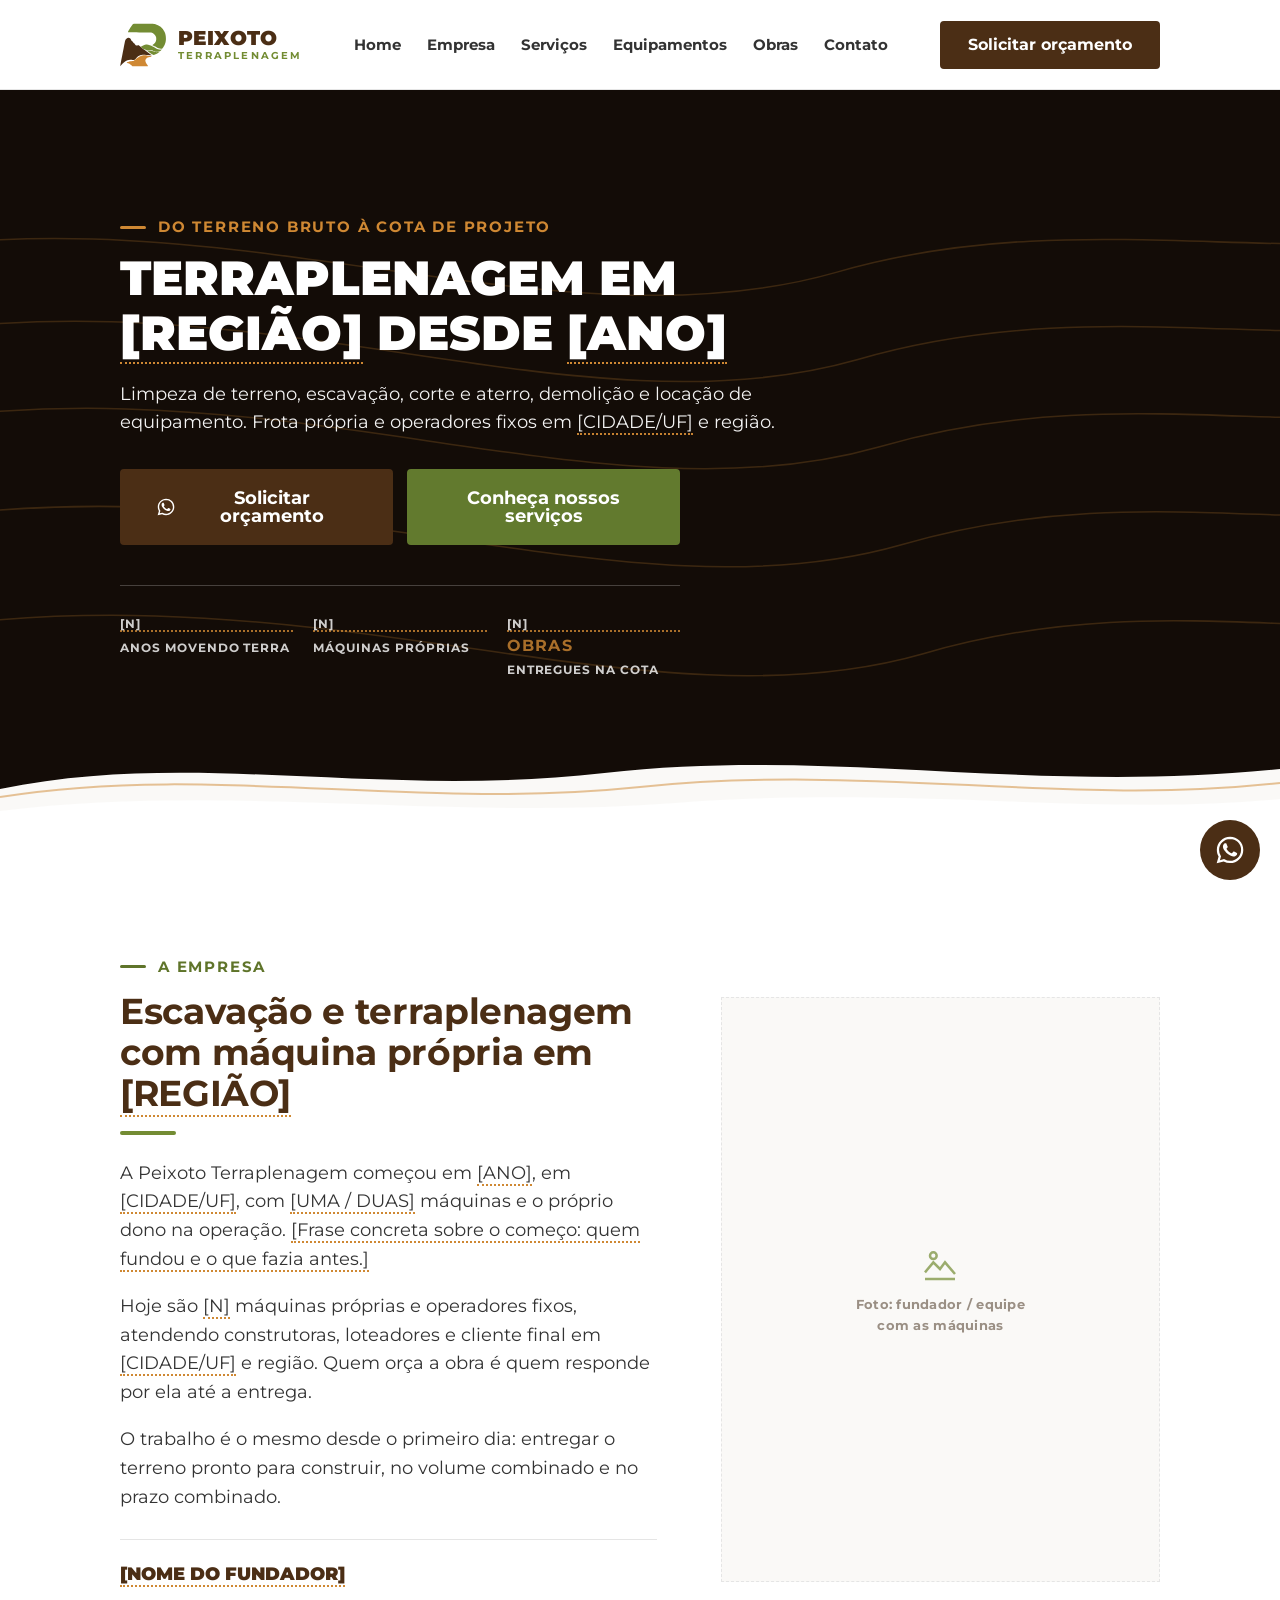
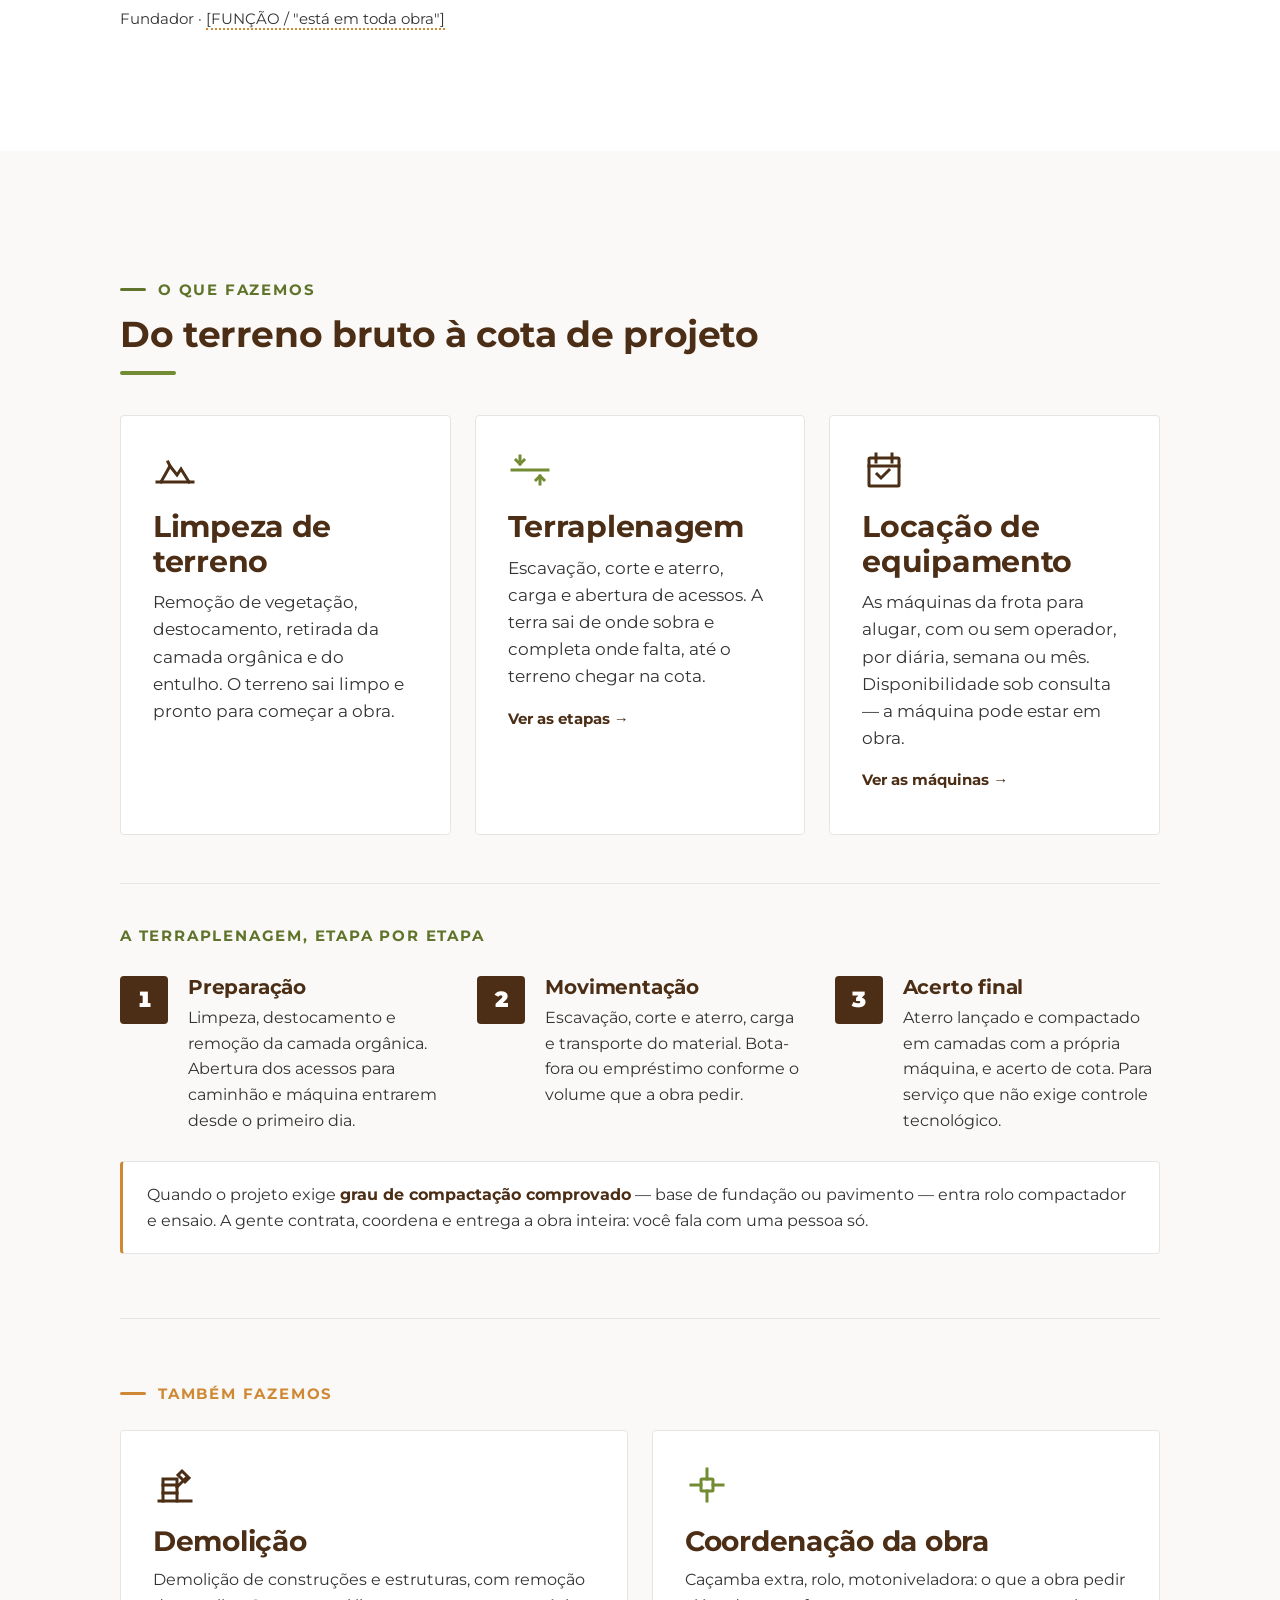
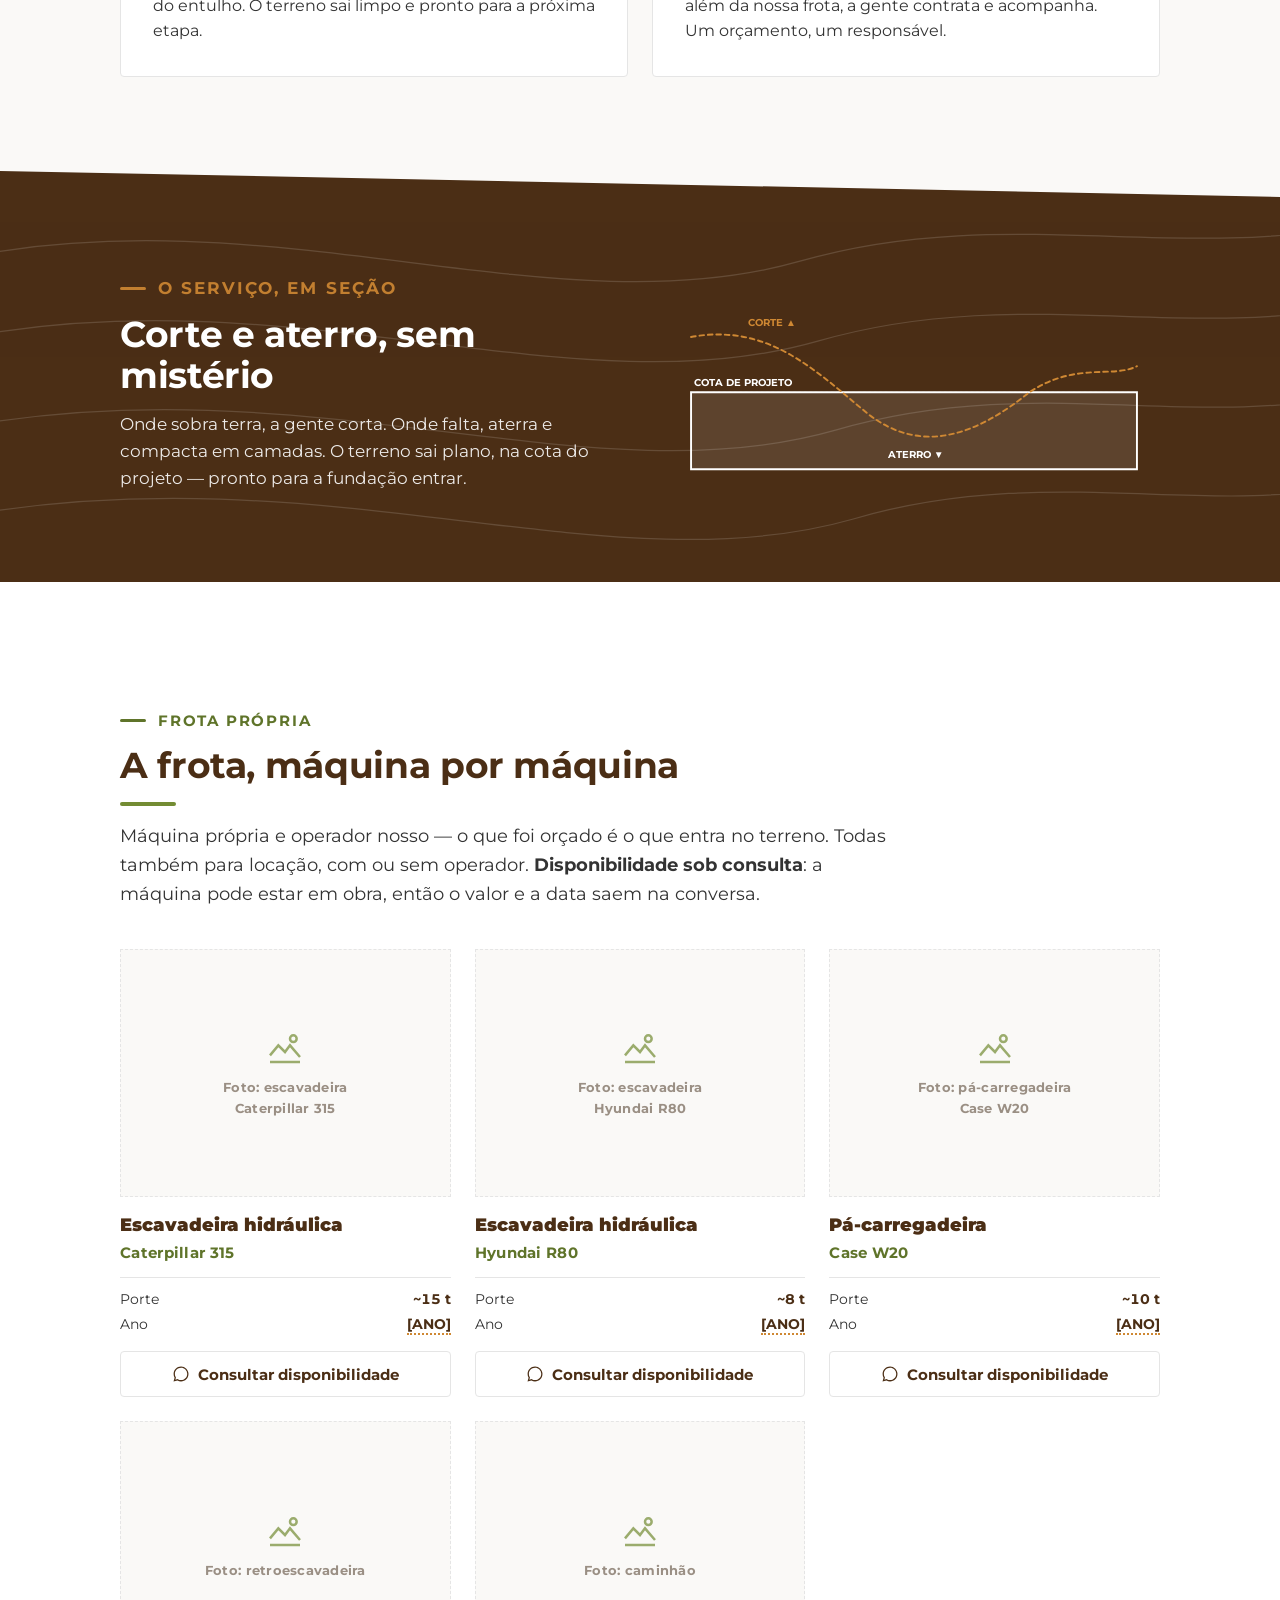
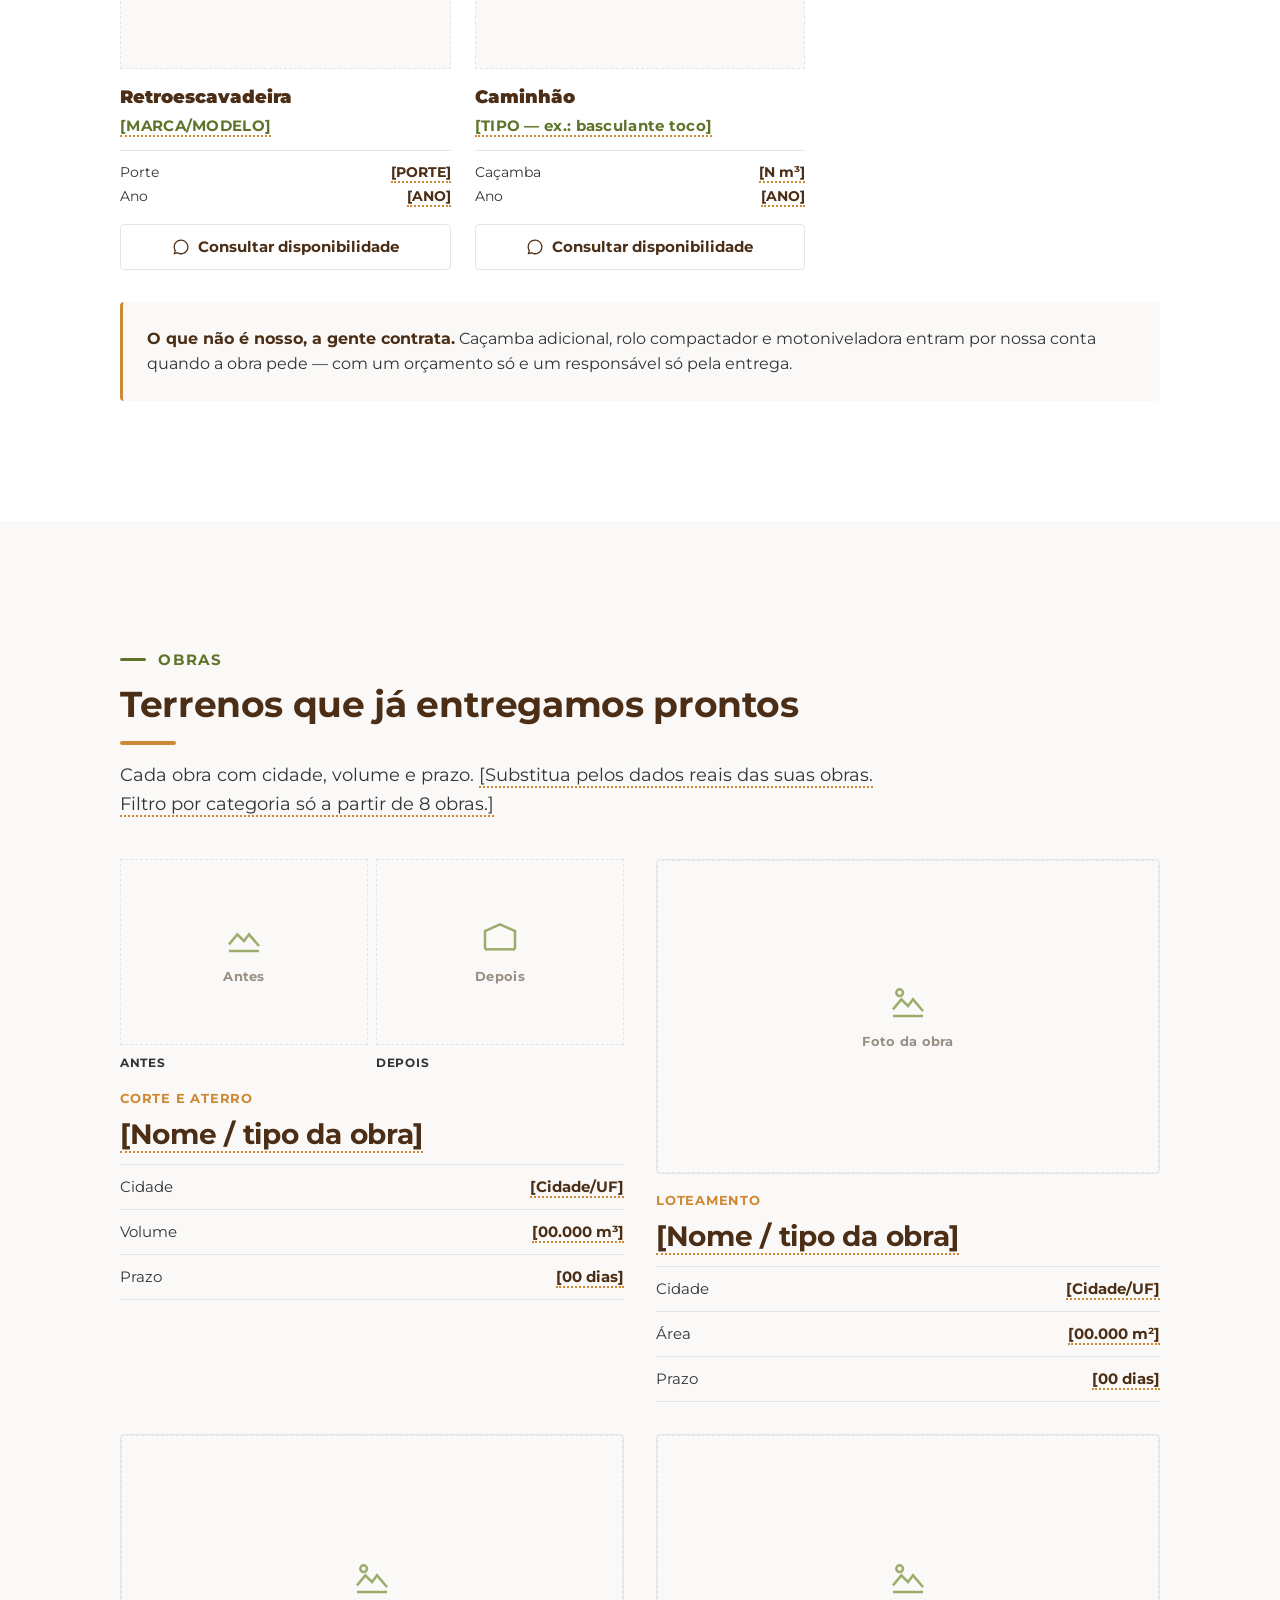
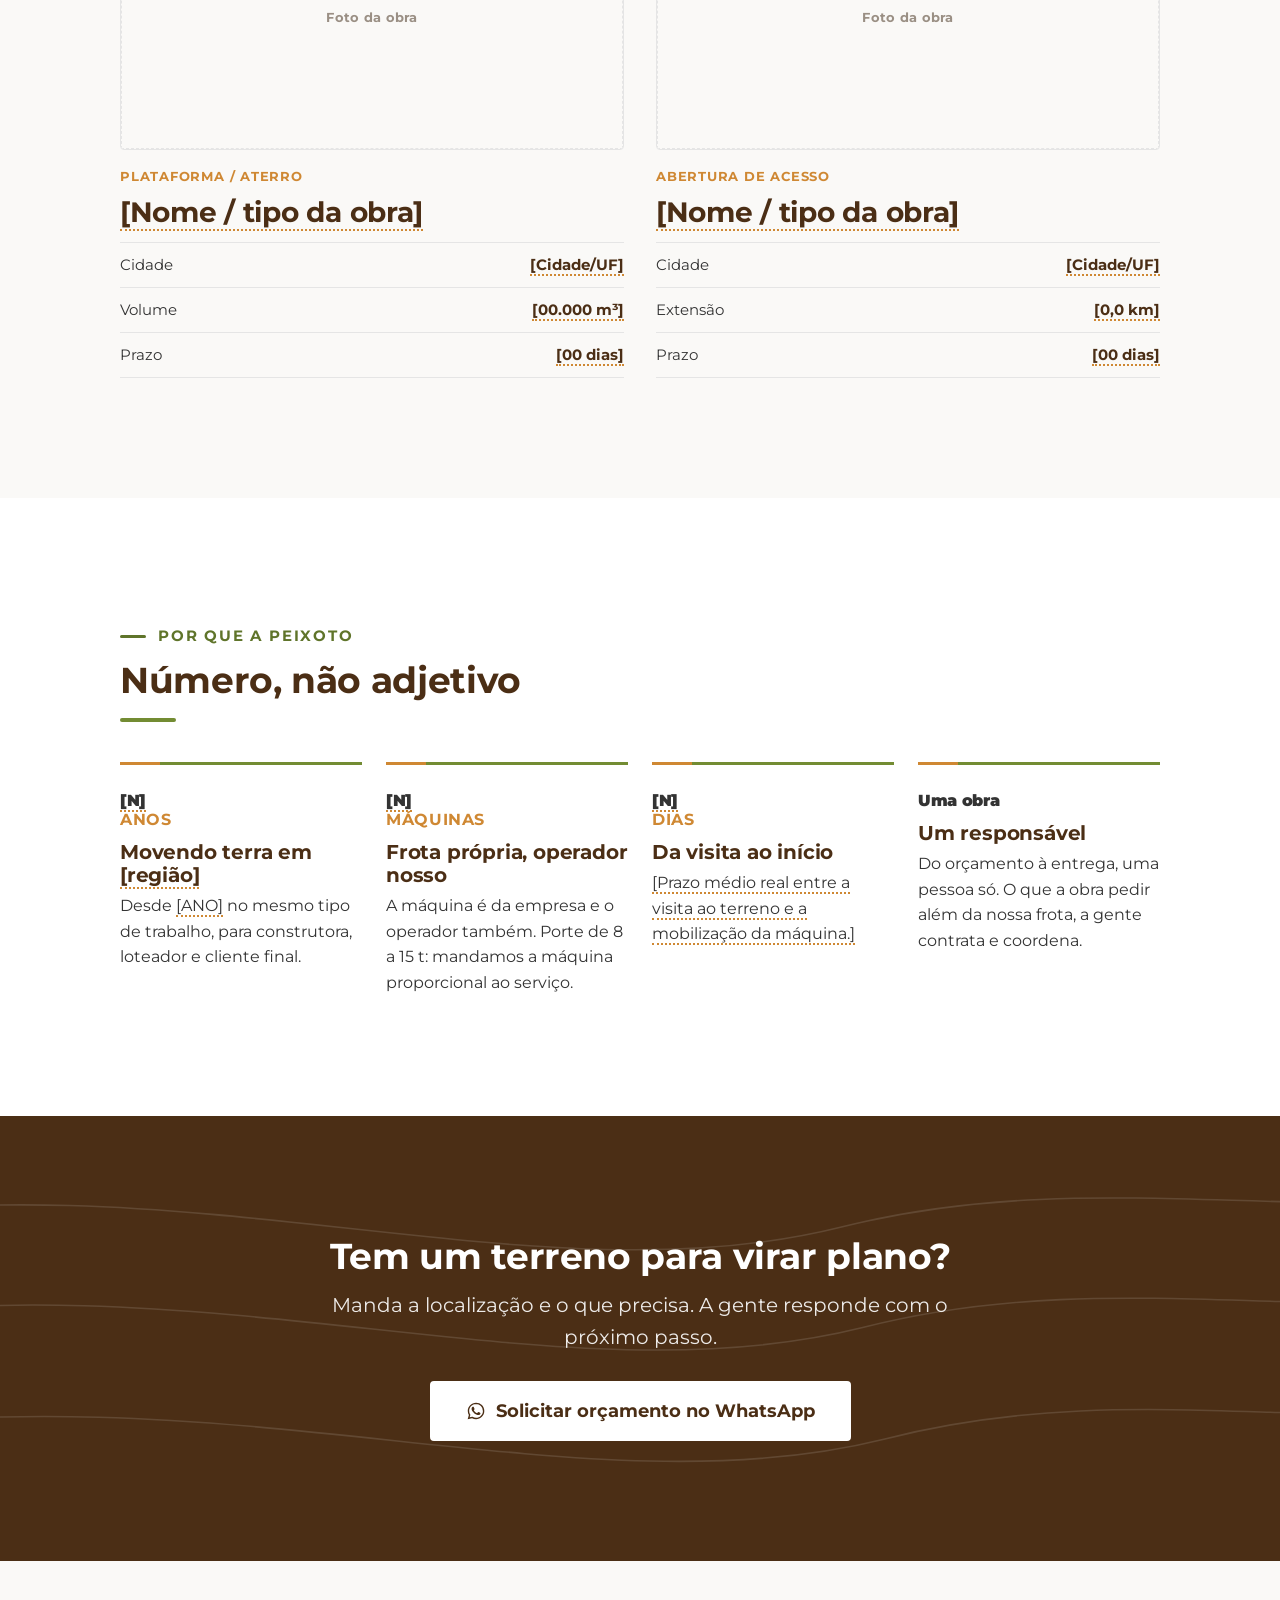
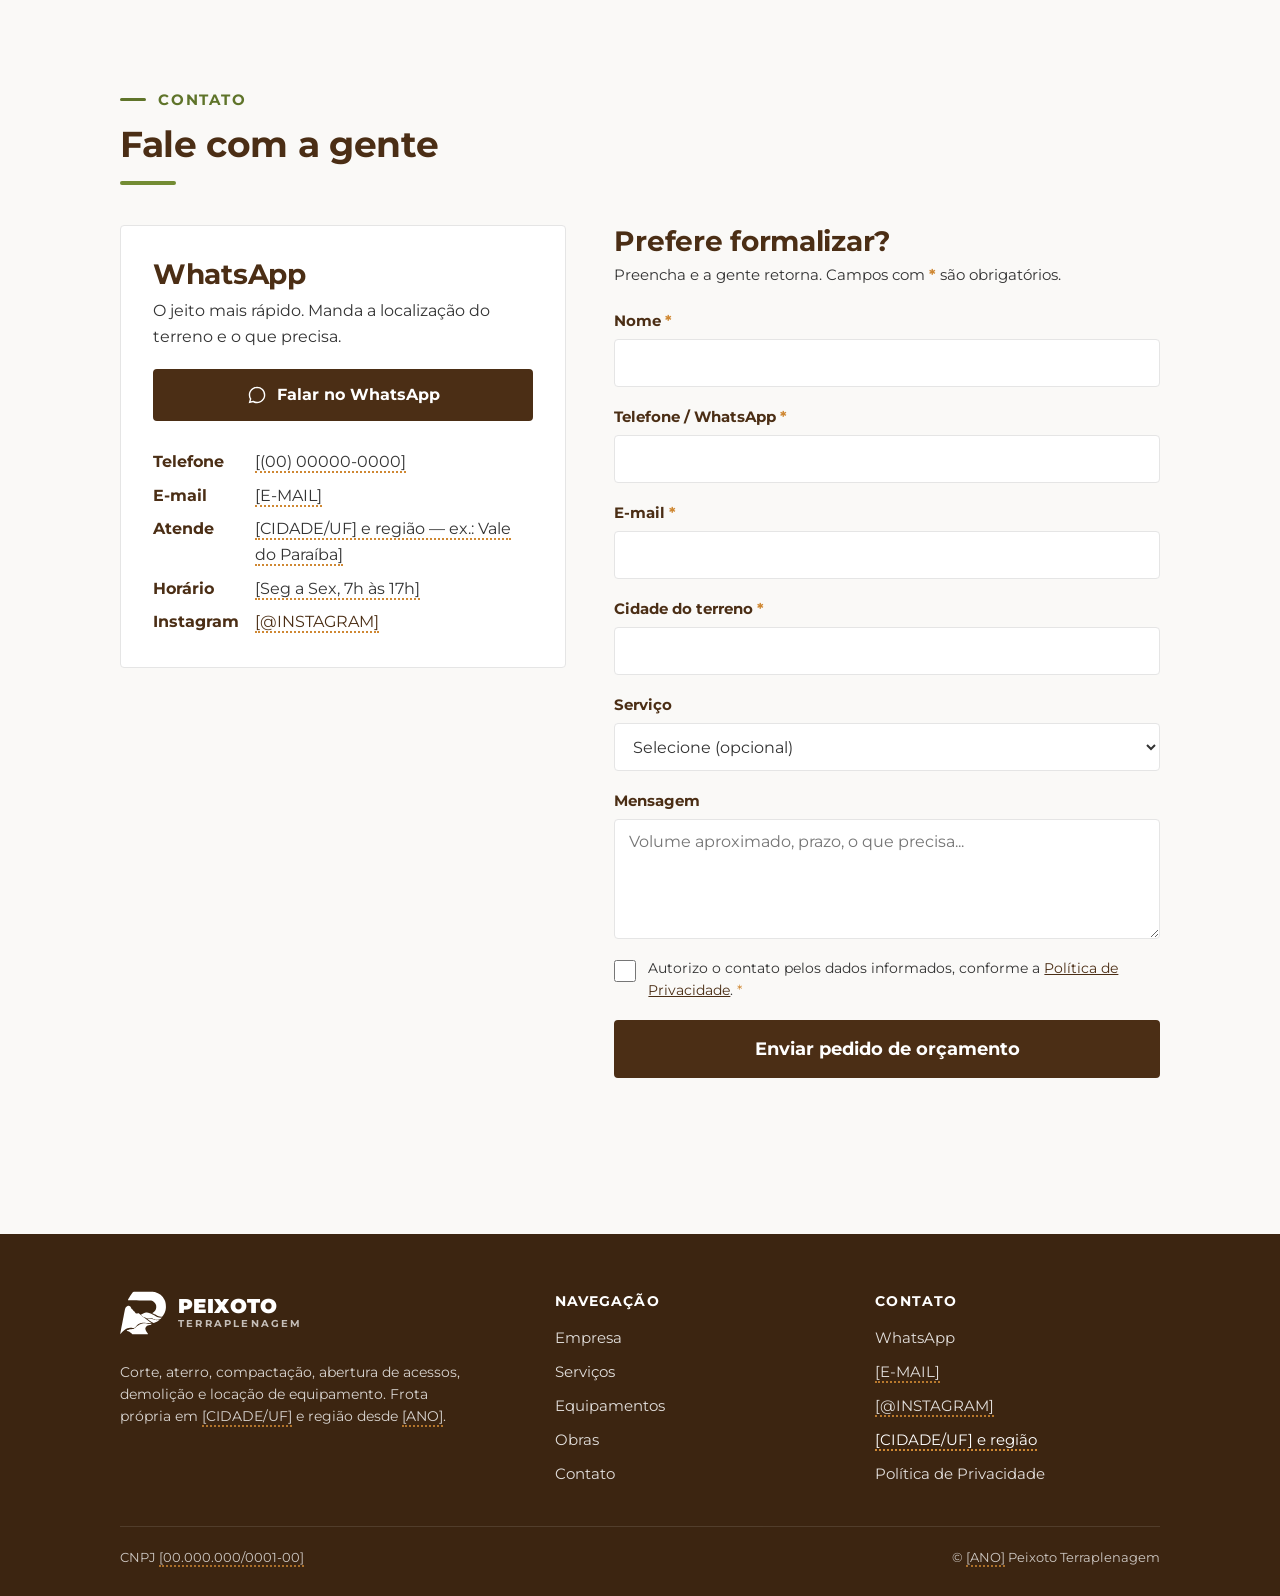
==== commit 1c22f8b1: "Corrige hierarquia dos títulos, metadados e alvos de toque Melhorias que não dependem de dado novo d" ====
--- a/index.html
+++ b/index.html
@@ -5,22 +5,46 @@
   <meta name="viewport" content="width=device-width, initial-scale=1.0">
 
   <!-- ═══════════════════════════════════════════════════════════════════
-       DADOS A PREENCHER (localize os <span class="ph"> no corpo e troque):
-         [CIDADE/UF]      → cidade e estado da sede
-         [REGIÃO]         → região atendida (ex.: "Vale do Paraíba")
-         [ANO]            → ano de fundação
-         WhatsApp         → troque TODAS as ocorrências de "550000000000"
-                            por 55 + DDD + número (ex.: 5512988887777)
-         [E-MAIL]         → e-mail de contato
-         [@INSTAGRAM]     → usuário do Instagram
-         [CNPJ]           → CNPJ
-         Números de frota / anos / prazos / obras → dados reais
-         Fotos            → substituir os blocos .ph-img e .hero__media
-                            por fotos WebP reais (ver comentários)
+       COMO O SITE SE APRESENTA: ver IDENTIDADE.md na raiz do projeto.
+       Regra que vale mais que qualquer outra: o site só promete o que a
+       frota executa. Ao adicionar serviço, confira se a máquina existe.
+
+       DADOS A PREENCHER (ache com Ctrl+F por  class="ph"  — são os
+       trechos em destaque no HTML):
+
+       CONTATO
+         WhatsApp       → troque TODAS as ocorrências de "550000000000"
+                          por 55 + DDD + número (ex.: 5512988887777).
+                          O JS lê o número do botão flutuante, então não
+                          precisa mexer em js/main.js.
+         [E-MAIL]  [@INSTAGRAM]  [CNPJ]  [(00) 00000-0000]
+
+       LUGAR E TEMPO
+         [CIDADE/UF]    → cidade e estado da sede
+         [REGIÃO]       → região atendida (ex.: "Vale do Paraíba")
+         [ANO]          → fundação, e o ano de cada máquina
+
+       FROTA (seção #equipamentos) — o que ainda falta confirmar:
+         [MARCA/MODELO] → marca e modelo da retroescavadeira
+         [PORTE]        → porte da retro
+         [TIPO]  [N m³] → tipo e caçamba do caminhão
+         Os outros três já estão certos: CAT 315, Hyundai R80, Case W20.
+
+       NÚMEROS
+         [N] anos / [N] máquinas / [N] obras → ao virar número real, o
+         contador do hero anima sozinho, não precisa mexer em código.
+
+       FORMULÁRIO
+         Chave do Web3Forms → constante WEB3FORMS_KEY, topo de
+         js/main.js. Sem ela o pedido vai por WhatsApp (não se perde).
+
+       FOTOS
+         Substituir os blocos .ph-img e .hero__media por fotos WebP.
        ═══════════════════════════════════════════════════════════════════ -->
 
-  <title>Peixoto Terraplenagem — Terraplenagem em [CIDADE/UF] e região</title>
-  <meta name="description" content="Corte, aterro, compactação, abertura de acessos, demolição e locação de equipamento. Frota própria e operadores fixos em [CIDADE/UF] e região. Peça um orçamento pelo WhatsApp.">
+  <!-- Título sem repetir "terraplenagem" duas vezes: cobre mais termo de busca -->
+  <title>Peixoto Terraplenagem — Escavação e limpeza de terreno em [CIDADE/UF]</title>
+  <meta name="description" content="Limpeza de terreno, terraplenagem e locação de equipamento com frota própria em [CIDADE/UF] e região. Escavação, corte e aterro, demolição. Peça um orçamento pelo WhatsApp.">
   <meta name="theme-color" content="#4B2E15">
   <link rel="canonical" href="https://www.peixototerraplenagem.com.br/">
 
@@ -29,8 +53,8 @@
 
   <!-- Open Graph -->
   <meta property="og:type" content="website">
-  <meta property="og:title" content="Peixoto Terraplenagem — Terraplenagem em [CIDADE/UF]">
-  <meta property="og:description" content="Corte, aterro, compactação, abertura de acessos, demolição e locação de equipamento. Frota própria em [CIDADE/UF] e região.">
+  <meta property="og:title" content="Peixoto Terraplenagem — Escavação e limpeza de terreno em [CIDADE/UF]">
+  <meta property="og:description" content="Limpeza de terreno, terraplenagem e locação de equipamento com frota própria em [CIDADE/UF] e região.">
   <meta property="og:locale" content="pt_BR">
 
   <!-- Fontes auto-hospedadas (preload dos 3 pesos) -->
@@ -46,7 +70,7 @@
     "@context": "https://schema.org",
     "@type": "LocalBusiness",
     "name": "Peixoto Terraplenagem",
-    "description": "Serviços de terraplenagem: corte, aterro, compactação, abertura de acessos, demolição e locação de equipamento. Frota própria e operadores fixos.",
+    "description": "Limpeza de terreno, terraplenagem e locação de equipamento com frota própria: escavação, corte e aterro, carga, abertura de acessos e demolição.",
     "areaServed": "[CIDADE/UF] e região",
     "telephone": "+55 00 00000-0000",
     "email": "[E-MAIL]",
@@ -146,7 +170,7 @@
       <div class="container hero__inner">
         <p class="kicker">Do terreno bruto à cota de projeto</p>
         <h1>Terraplenagem em <span class="ph">[REGIÃO]</span> desde <span class="ph">[ANO]</span></h1>
-        <p class="hero__sub">Corte, aterro, compactação, demolição e locação de equipamento. Frota própria e operadores fixos em <span class="ph">[CIDADE/UF]</span> e região.</p>
+        <p class="hero__sub">Limpeza de terreno, escavação, corte e aterro, demolição e locação de equipamento. Frota própria e operadores fixos em <span class="ph">[CIDADE/UF]</span> e região.</p>
         <div class="hero__buttons">
           <a class="btn btn--primary btn--lg" href="https://wa.me/550000000000?text=Ol%C3%A1!%20Vim%20pelo%20site%20e%20gostaria%20de%20um%20or%C3%A7amento%20de%20terraplenagem." target="_blank" rel="noopener">
             <svg viewBox="0 0 24 24" fill="currentColor" aria-hidden="true"><path d="M12.04 2C6.58 2 2.13 6.45 2.13 11.91c0 1.75.46 3.45 1.32 4.95L2 22l5.25-1.38a9.9 9.9 0 0 0 4.79 1.22h.01c5.46 0 9.91-4.45 9.91-9.91 0-2.65-1.03-5.14-2.9-7.01A9.82 9.82 0 0 0 12.04 2Zm0 1.67c2.2 0 4.27.86 5.83 2.42a8.18 8.18 0 0 1 2.42 5.82c0 4.54-3.7 8.24-8.25 8.24a8.2 8.2 0 0 1-4.19-1.15l-.3-.18-3.11.82.83-3.04-.2-.31a8.17 8.17 0 0 1-1.26-4.38c0-4.54 3.7-8.24 8.24-8.24Zm4.76 10.35c-.26-.13-1.54-.76-1.77-.85-.24-.09-.41-.13-.59.13-.17.26-.67.85-.83 1.03-.15.17-.3.19-.56.06-.26-.13-1.1-.4-2.1-1.29-.78-.69-1.3-1.55-1.46-1.81-.15-.26-.02-.4.11-.53.12-.12.26-.3.39-.46.13-.15.17-.26.26-.43.09-.17.04-.32-.02-.46-.06-.13-.59-1.42-.81-1.94-.21-.51-.43-.44-.59-.45l-.5-.01c-.17 0-.46.06-.7.32-.24.26-.92.9-.92 2.19 0 1.29.94 2.53 1.07 2.71.13.17 1.85 2.82 4.48 3.95.63.27 1.11.43 1.49.55.63.2 1.2.17 1.65.1.5-.07 1.54-.63 1.76-1.24.22-.61.22-1.13.15-1.24-.06-.11-.24-.17-.5-.3Z"/></svg>
@@ -255,7 +279,7 @@
         <!-- Etapas: aqui o numero carrega informacao real (a obra e uma sequencia) -->
         <div class="etapas reveal" id="etapas">
           <p class="etapas__head">A terraplenagem, etapa por etapa</p>
-          <ol class="etapas__list">
+          <ol class="etapas__list" role="list">
             <li class="etapa">
               <span class="etapa__num" aria-hidden="true">1</span>
               <div>
@@ -348,9 +372,9 @@
 
         <div class="equip__grid">
           <div class="equip__item reveal">
-            <div class="ph-img" role="img" aria-label="Foto da escavadeira hidráulica">
+            <div class="ph-img" role="img" aria-label="Foto da escavadeira Caterpillar 315">
               <svg viewBox="0 0 24 24" fill="none" stroke="currentColor" stroke-width="1.5" aria-hidden="true"><path d="M3 17l5-6 4 4 3-4 6 7"/><path d="M3 21h18"/><circle cx="17" cy="7" r="2"/></svg>
-              <span>Foto: escavadeira hidráulica</span>
+              <span>Foto: escavadeira<br>Caterpillar 315</span>
             </div>
             <p class="equip__name">Escavadeira hidráulica</p>
             <p class="equip__model">Caterpillar 315</p>
@@ -365,9 +389,9 @@
           </div>
 
           <div class="equip__item reveal">
-            <div class="ph-img" role="img" aria-label="Foto da escavadeira hidráulica">
+            <div class="ph-img" role="img" aria-label="Foto da escavadeira Hyundai R80">
               <svg viewBox="0 0 24 24" fill="none" stroke="currentColor" stroke-width="1.5" aria-hidden="true"><path d="M3 17l5-6 4 4 3-4 6 7"/><path d="M3 21h18"/><circle cx="17" cy="7" r="2"/></svg>
-              <span>Foto: escavadeira hidráulica</span>
+              <span>Foto: escavadeira<br>Hyundai R80</span>
             </div>
             <p class="equip__name">Escavadeira hidráulica</p>
             <p class="equip__model">Hyundai R80</p>
@@ -382,9 +406,9 @@
           </div>
 
           <div class="equip__item reveal">
-            <div class="ph-img" role="img" aria-label="Foto da pá-carregadeira">
+            <div class="ph-img" role="img" aria-label="Foto da pá-carregadeira Case W20">
               <svg viewBox="0 0 24 24" fill="none" stroke="currentColor" stroke-width="1.5" aria-hidden="true"><path d="M3 17l5-6 4 4 3-4 6 7"/><path d="M3 21h18"/><circle cx="17" cy="7" r="2"/></svg>
-              <span>Foto: pá-carregadeira</span>
+              <span>Foto: pá-carregadeira<br>Case W20</span>
             </div>
             <p class="equip__name">Pá-carregadeira</p>
             <p class="equip__model">Case W20</p>
--- a/css/styles.css
+++ b/css/styles.css
@@ -363,7 +363,10 @@
 .card h3 { margin-bottom: 10px; }
 .card p { color: var(--cinza); font-size: 16px; }
 .card__link {
-  display: inline-flex; align-items: center; gap: 6px; margin-top: 16px;
+  display: inline-flex; align-items: center; gap: 6px;
+  /* padding + margem menor: mantém o respiro visual de ~16px e leva o alvo
+     de toque a 44px (era 24px — difícil de acertar no dedo). */
+  margin-top: 6px; padding: 10px 0;
   font-size: 15px; font-weight: 700; color: var(--marrom);
 }
 .card__link:hover { color: var(--marrom-hover); }
@@ -779,6 +782,9 @@
   h1 { font-size: 48px; }
   h2 { font-size: 36px; }
   h3 { font-size: 28px; }
+  /* Sobe junto: senão o 24px fixo abaixo venceria por especificidade e os
+     três focos ficariam MENORES que os cards secundários. */
+  .card--foco h3 { font-size: 30px; }
 
   .hero { min-height: 92vh; }
   .hero__inner { text-align: left; padding-block: 90px 120px; }
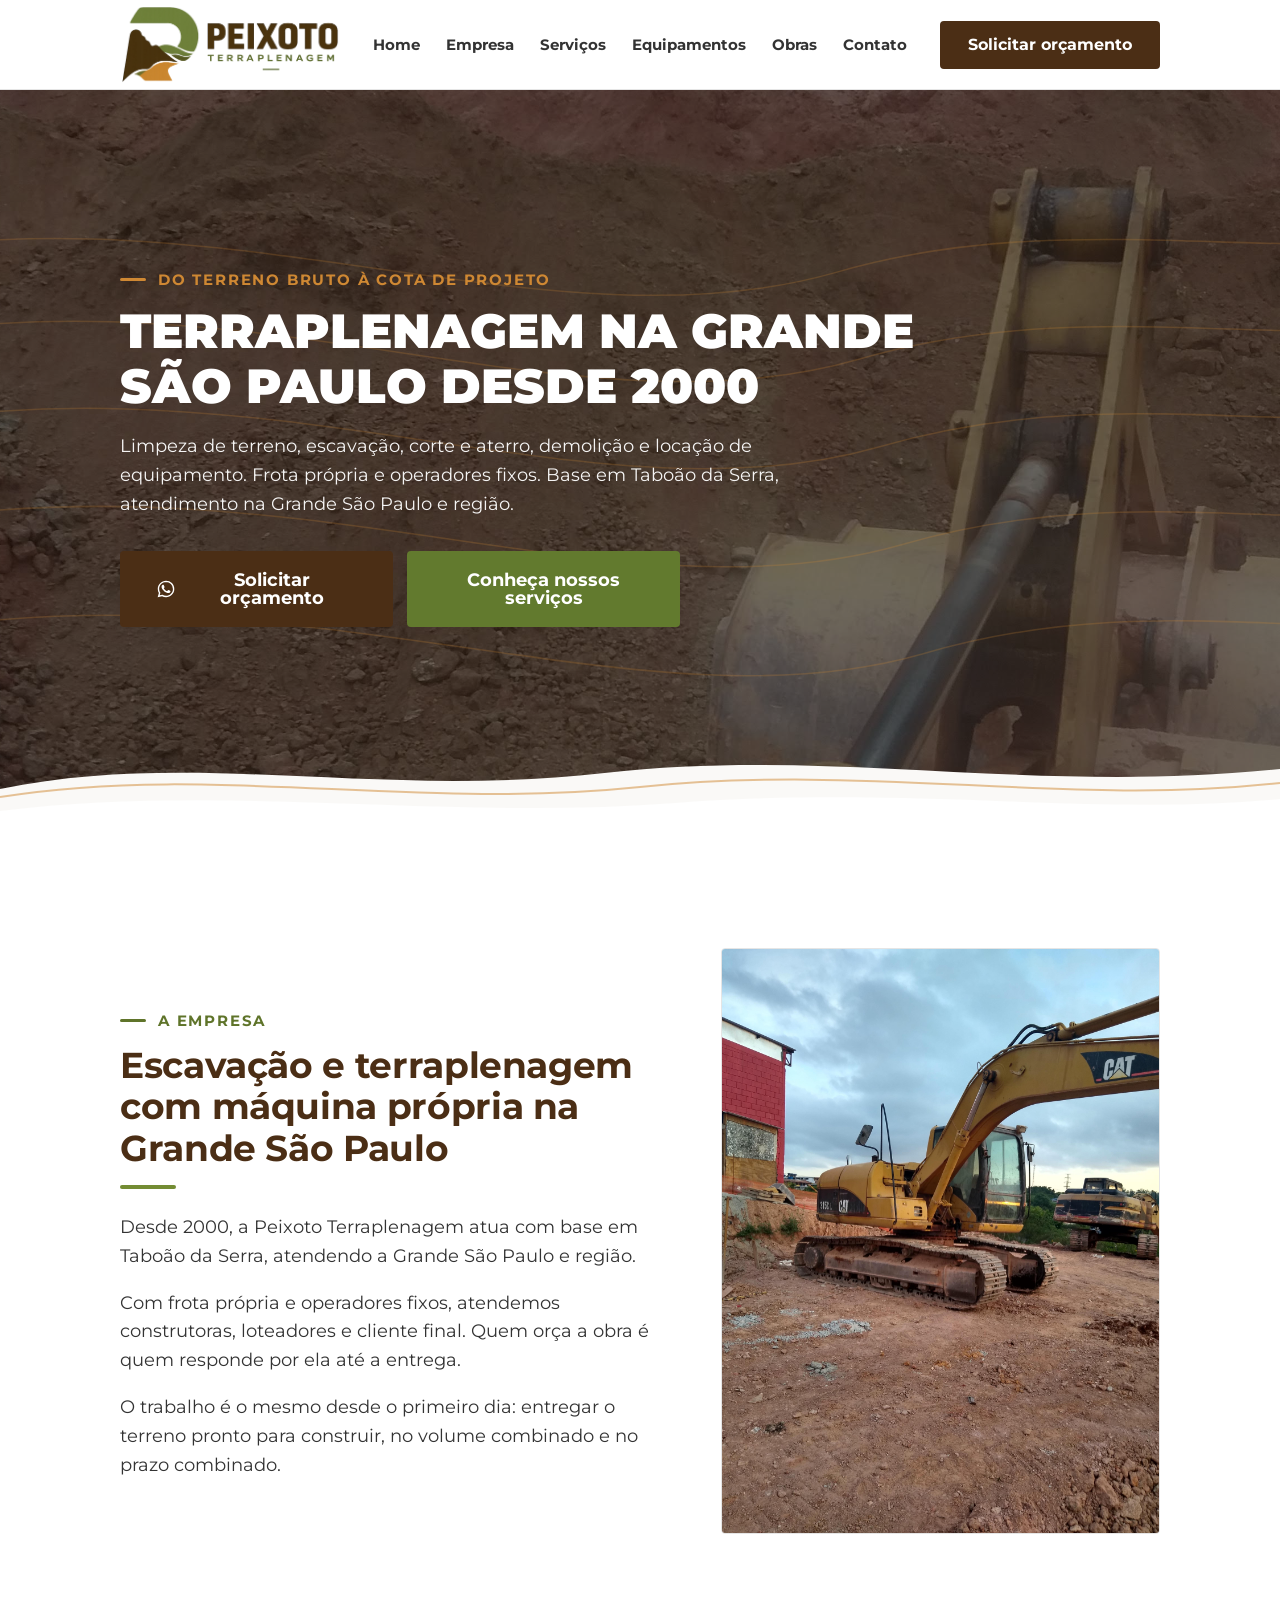
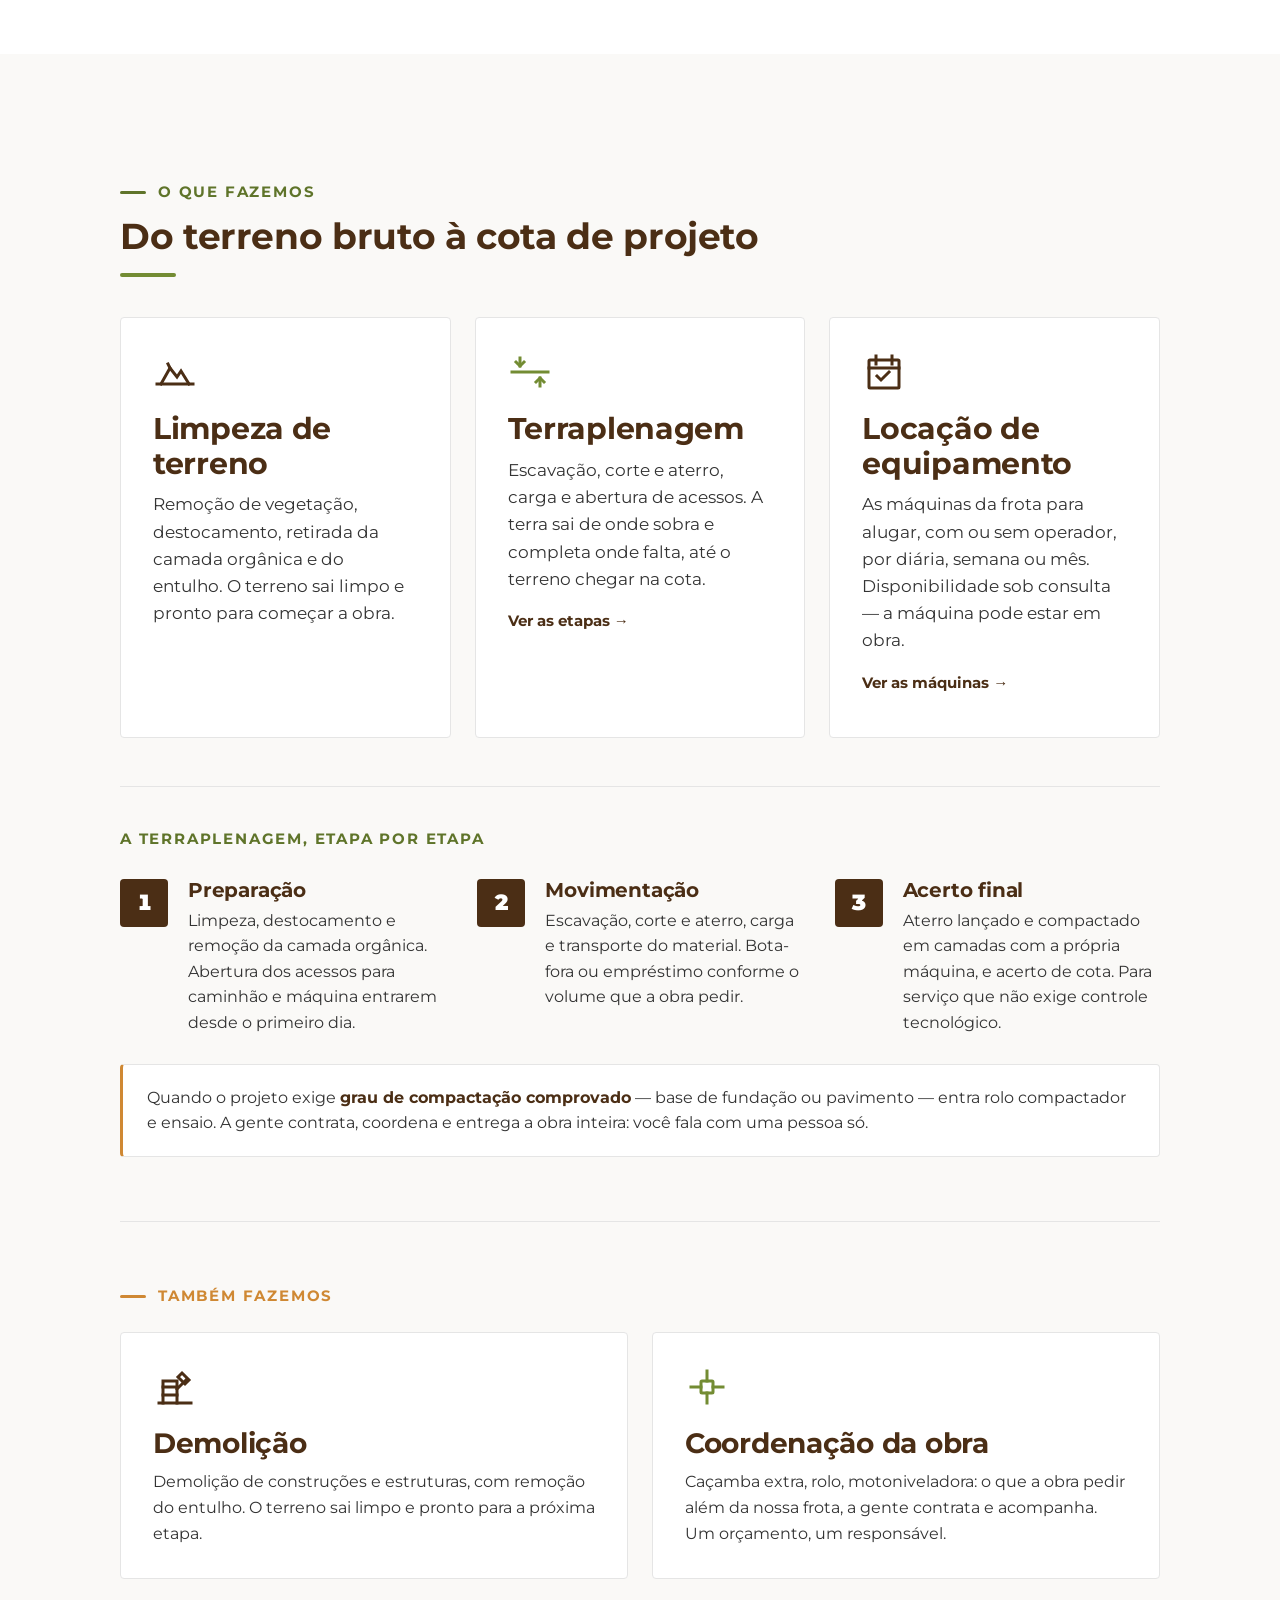
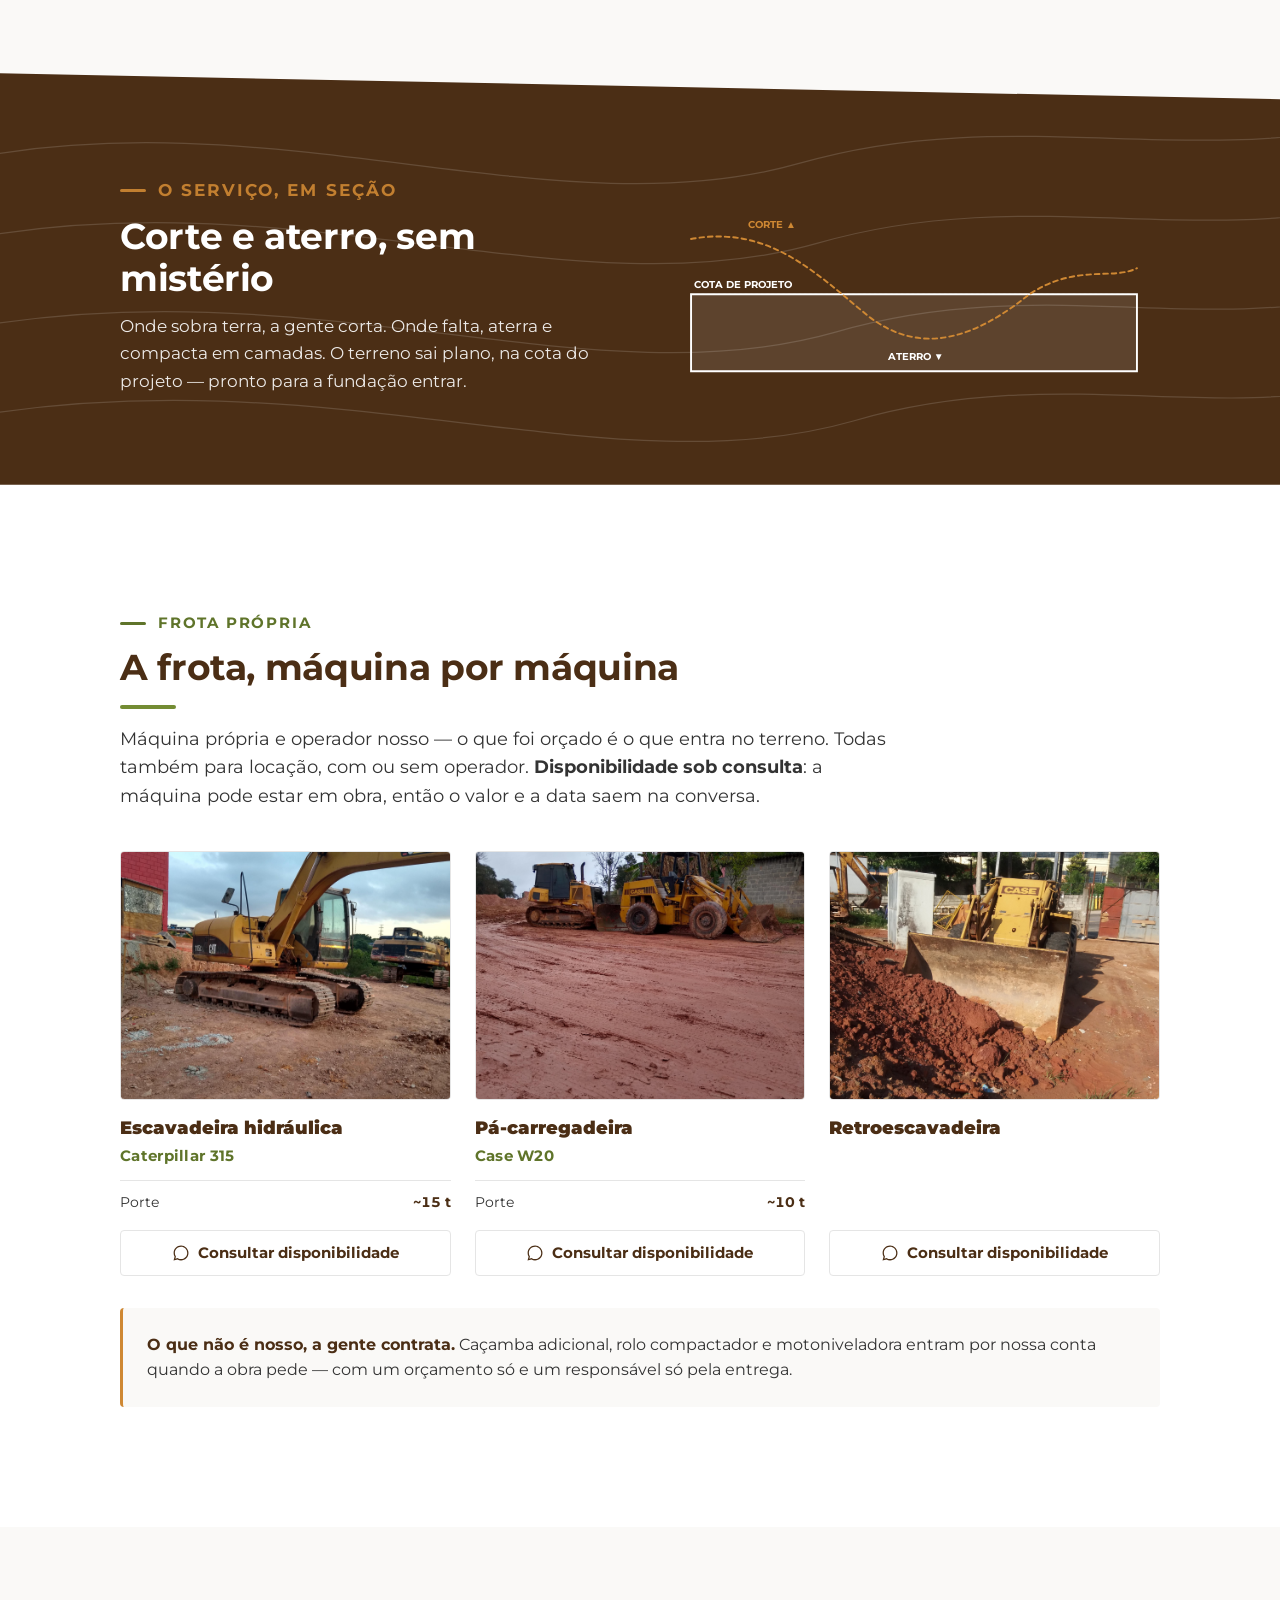
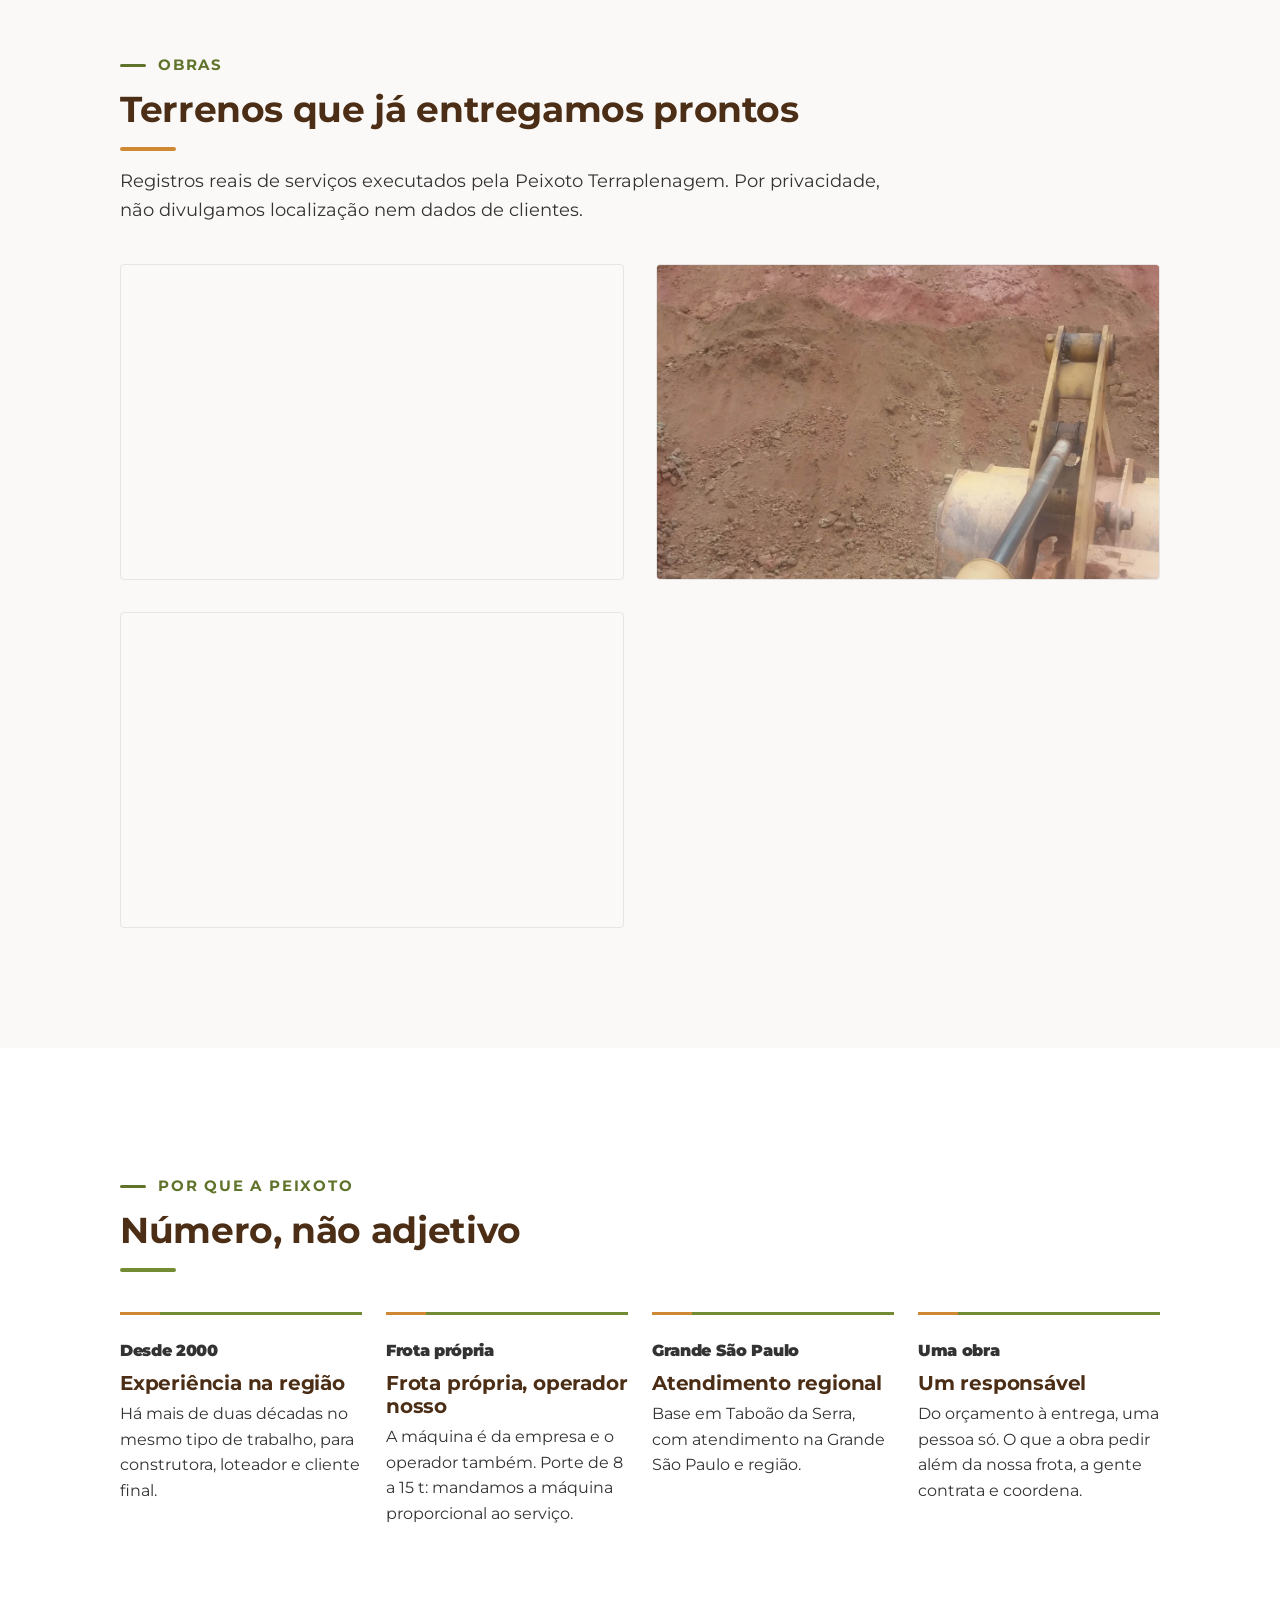
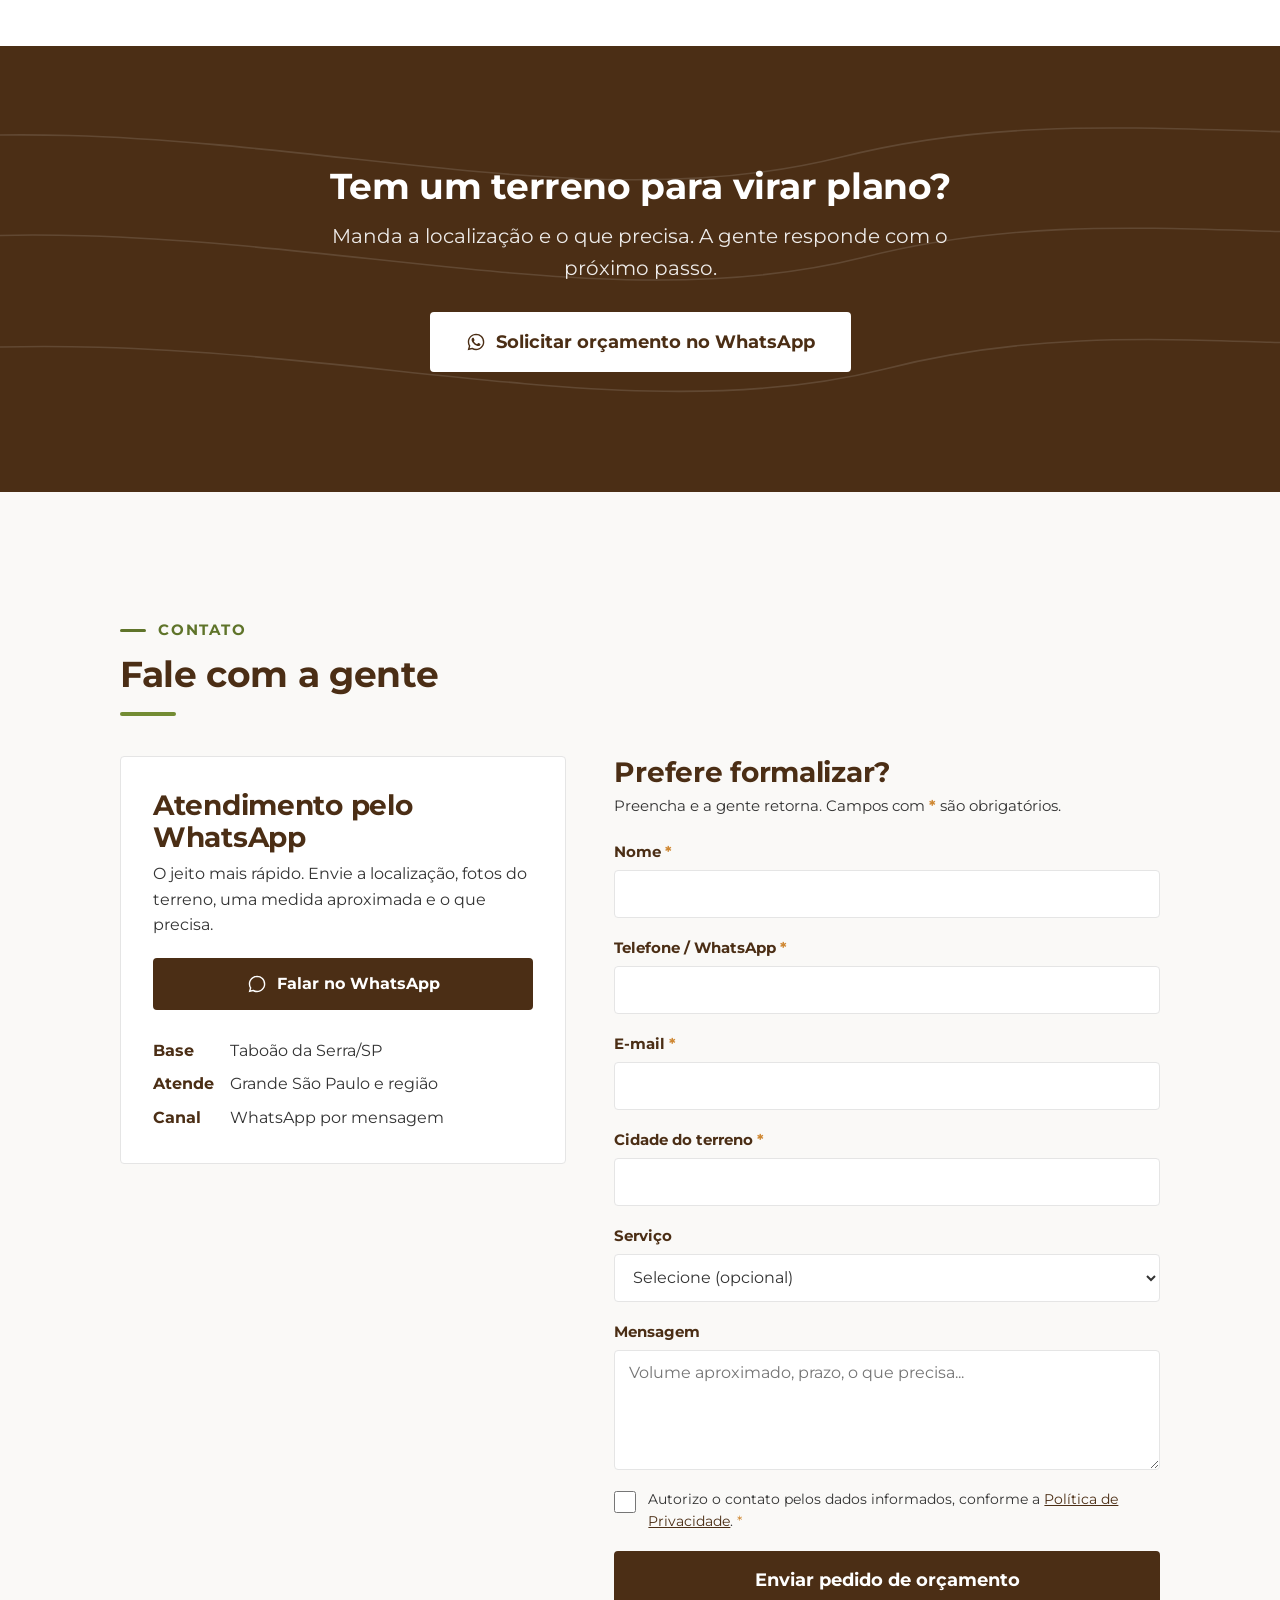
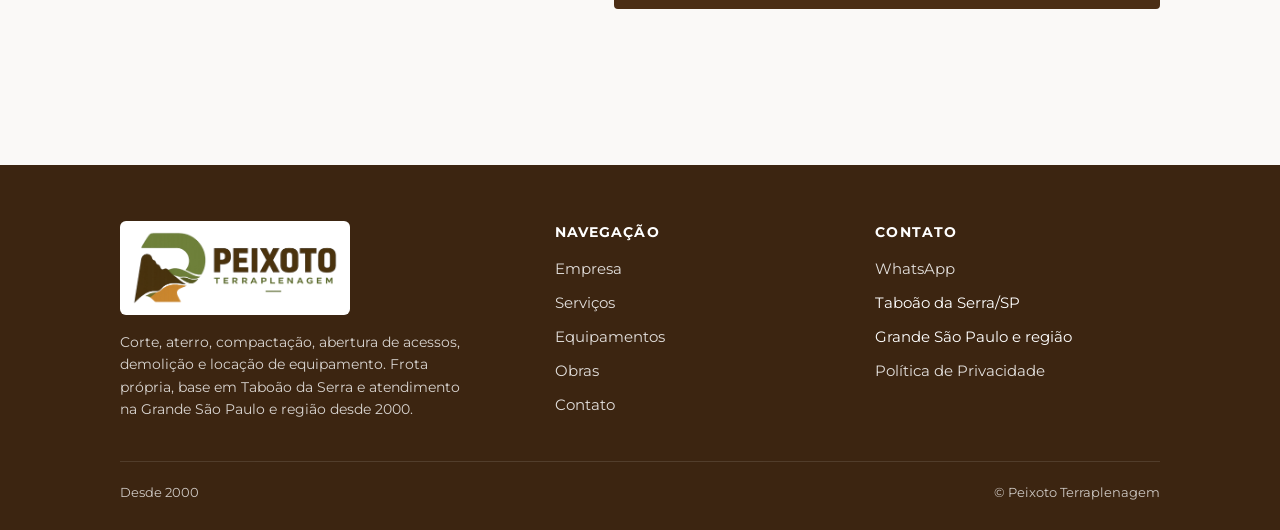
==== commit 00a86d2c: "Atualiza site Peixoto com fotos e logo" ====
--- a/index.html
+++ b/index.html
@@ -9,53 +9,51 @@
        Regra que vale mais que qualquer outra: o site só promete o que a
        frota executa. Ao adicionar serviço, confira se a máquina existe.
 
-       DADOS A PREENCHER (ache com Ctrl+F por  class="ph"  — são os
-       trechos em destaque no HTML):
+       DADOS OPCIONAIS PARA UMA PRÓXIMA ETAPA:
 
        CONTATO
-         WhatsApp       → troque TODAS as ocorrências de "550000000000"
-                          por 55 + DDD + número (ex.: 5512988887777).
-                          O JS lê o número do botão flutuante, então não
-                          precisa mexer em js/main.js.
-         [E-MAIL]  [@INSTAGRAM]  [CNPJ]  [(00) 00000-0000]
+         WhatsApp       → já configurado para o número comercial. O JS lê
+                          o número do botão flutuante, então não precisa
+                          mexer em js/main.js.
+         E-mail, Instagram e CNPJ só entram quando forem fornecidos.
 
        LUGAR E TEMPO
-         [CIDADE/UF]    → cidade e estado da sede
-         [REGIÃO]       → região atendida (ex.: "Vale do Paraíba")
-         [ANO]          → fundação, e o ano de cada máquina
-
-       FROTA (seção #equipamentos) — o que ainda falta confirmar:
-         [MARCA/MODELO] → marca e modelo da retroescavadeira
-         [PORTE]        → porte da retro
-         [TIPO]  [N m³] → tipo e caçamba do caminhão
-         Os outros três já estão certos: CAT 315, Hyundai R80, Case W20.
-
-       NÚMEROS
-         [N] anos / [N] máquinas / [N] obras → ao virar número real, o
-         contador do hero anima sozinho, não precisa mexer em código.
+         Base           → Taboão da Serra/SP
+         Atendimento    → Grande São Paulo e região
+         Fundação       → 2000; os anos das máquinas ainda precisam ser
+                          confirmados antes de publicar.
+
+       FROTA (seção #equipamentos)
+         Os modelos confirmados são CAT 315, Hyundai R80 e Case W20.
+         Os demais detalhes serão incluídos apenas quando forem confirmados.
 
        FORMULÁRIO
          Chave do Web3Forms → constante WEB3FORMS_KEY, topo de
          js/main.js. Sem ela o pedido vai por WhatsApp (não se perde).
 
        FOTOS
-         Substituir os blocos .ph-img e .hero__media por fotos WebP.
+         As imagens publicadas não devem identificar cliente, endereço,
+         placas de veículos ou órgão público atendido.
        ═══════════════════════════════════════════════════════════════════ -->
 
   <!-- Título sem repetir "terraplenagem" duas vezes: cobre mais termo de busca -->
-  <title>Peixoto Terraplenagem — Escavação e limpeza de terreno em [CIDADE/UF]</title>
-  <meta name="description" content="Limpeza de terreno, terraplenagem e locação de equipamento com frota própria em [CIDADE/UF] e região. Escavação, corte e aterro, demolição. Peça um orçamento pelo WhatsApp.">
+  <title>Peixoto Terraplenagem — Escavação e limpeza de terreno em Taboão da Serra e região</title>
+  <meta name="description" content="Limpeza de terreno, terraplenagem e locação de equipamento com frota própria. Base em Taboão da Serra, atendimento na Grande São Paulo e região. Peça um orçamento pelo WhatsApp.">
   <meta name="theme-color" content="#4B2E15">
-  <link rel="canonical" href="https://www.peixototerraplenagem.com.br/">
+  <meta name="robots" content="index,follow">
+  <link rel="canonical" href="https://guilhermeopaixao2-arch.github.io/Projetos/">
 
   <!-- Favicon: versão reduzida da marca -->
   <link rel="icon" href="assets/favicon.svg" type="image/svg+xml">
 
   <!-- Open Graph -->
   <meta property="og:type" content="website">
-  <meta property="og:title" content="Peixoto Terraplenagem — Escavação e limpeza de terreno em [CIDADE/UF]">
-  <meta property="og:description" content="Limpeza de terreno, terraplenagem e locação de equipamento com frota própria em [CIDADE/UF] e região.">
+  <meta property="og:title" content="Peixoto Terraplenagem — Escavação e limpeza de terreno em Taboão da Serra e região">
+  <meta property="og:description" content="Limpeza de terreno, terraplenagem e locação de equipamento com frota própria. Base em Taboão da Serra, atendimento na Grande São Paulo e região.">
   <meta property="og:locale" content="pt_BR">
+  <meta property="og:url" content="https://guilhermeopaixao2-arch.github.io/Projetos/">
+  <meta property="og:image" content="https://guilhermeopaixao2-arch.github.io/Projetos/assets/images/hero-cat-em-operacao.jpg">
+  <meta property="og:image:alt" content="Escavadeira Caterpillar em operação de terraplenagem">
 
   <!-- Fontes auto-hospedadas (preload dos 3 pesos) -->
   <link rel="preload" href="fonts/montserrat-400.woff2" as="font" type="font/woff2" crossorigin>
@@ -71,17 +69,13 @@
     "@type": "LocalBusiness",
     "name": "Peixoto Terraplenagem",
     "description": "Limpeza de terreno, terraplenagem e locação de equipamento com frota própria: escavação, corte e aterro, carga, abertura de acessos e demolição.",
-    "areaServed": "[CIDADE/UF] e região",
-    "telephone": "+55 00 00000-0000",
-    "email": "[E-MAIL]",
-    "url": "https://www.peixototerraplenagem.com.br/",
-    "foundingDate": "[ANO]",
-    "openingHours": "Mo-Fr 07:00-17:00",
-    "priceRange": "$$",
+    "areaServed": "Grande São Paulo e região, com base em Taboão da Serra/SP",
+    "url": "https://guilhermeopaixao2-arch.github.io/Projetos/",
+    "foundingDate": "2000",
     "address": {
       "@type": "PostalAddress",
-      "addressLocality": "[CIDADE]",
-      "addressRegion": "[UF]",
+      "addressLocality": "Taboão da Serra",
+      "addressRegion": "SP",
       "addressCountry": "BR"
     }
   }
@@ -94,21 +88,7 @@
   <header class="header">
     <div class="container header__inner">
       <a class="brand" href="#home" aria-label="Peixoto Terraplenagem — início">
-        <span class="brand__symbol" aria-hidden="true">
-          <svg viewBox="0 0 605 562" xmlns="http://www.w3.org/2000/svg">
-            <g transform="translate(0,562) scale(0.1,-0.1)">
-              <path fill="#738C33" d="M1827 5609 c-48 -11 -105 -41 -137 -70 -32 -30 -286 -391 -389 -552 -43 -67 -117 -191 -165 -274 -87 -151 -103 -200 -77 -226 9 -9 357 -13 1489 -17 l1477 -5 80 -23 c115 -33 271 -112 359 -182 133 -106 239 -262 281 -415 24 -89 30 -272 12 -375 -43 -248 -200 -474 -435 -625 -60 -39 -75 -55 -49 -55 31 0 221 -97 379 -193 239 -144 309 -181 413 -216 120 -39 226 -53 374 -49 144 4 122 -13 255 188 137 206 226 403 287 634 45 176 59 284 59 472 0 374 -55 638 -190 922 -244 510 -688 864 -1270 1012 -212 54 -171 53 -1490 56 -719 1 -1241 -1 -1263 -7z"/>
-              <path fill="#738C33" d="M3405 2860 c-74 -11 -130 -27 -230 -66 -114 -44 -430 -206 -430 -220 0 -20 218 -215 279 -249 34 -19 110 -52 168 -74 59 -22 163 -69 233 -105 119 -62 129 -66 194 -66 37 0 119 10 182 22 78 15 153 21 239 22 147 0 187 -12 342 -100 153 -88 192 -97 393 -98 186 -1 253 9 443 67 l104 31 79 85 c43 47 79 88 79 91 0 4 -48 5 -107 2 -245 -10 -447 57 -773 253 -193 116 -400 216 -680 327 -201 80 -350 103 -515 78z"/>
-              <path fill="#738C33" d="M3905 2044 c-49 -8 -135 -20 -189 -27 l-99 -12 72 -48 c40 -26 134 -94 210 -151 195 -146 465 -296 533 -296 80 0 396 143 568 258 105 70 232 179 195 167 -138 -45 -322 -69 -478 -62 -157 6 -225 24 -372 102 -165 88 -244 100 -440 69z"/>
-              <path fill="#4B2E15" d="M1056 3759 c-74 -18 -179 -82 -247 -150 -101 -101 -130 -168 -174 -412 -19 -108 -96 -502 -170 -875 -233 -1175 -304 -1544 -418 -2167 -13 -72 -22 -134 -19 -138 2 -5 27 18 56 50 328 372 613 602 898 725 205 88 323 102 556 63 141 -24 173 -26 232 -17 129 19 166 44 365 244 99 100 212 205 250 234 162 121 354 190 596 215 139 14 246 8 591 -31 215 -25 299 -30 435 -28 l168 3 -67 38 c-179 101 -363 233 -693 500 -88 72 -232 177 -320 235 -150 98 -172 117 -350 296 -259 262 -297 280 -460 212 -137 -58 -233 -13 -325 149 -45 81 -56 93 -120 125 -71 36 -95 63 -119 133 -32 92 -50 115 -116 146 -79 38 -98 60 -135 159 -79 206 -256 331 -414 291z"/>
-              <path fill="#CF8833" d="M3085 1453 c-175 -16 -347 -67 -504 -149 -140 -72 -254 -155 -436 -315 -163 -143 -219 -183 -329 -235 -58 -27 -87 -34 -161 -39 -142 -9 -274 -25 -350 -42 -78 -17 -255 -87 -265 -104 -4 -6 -11 -10 -16 -9 -12 3 -142 -82 -148 -96 -3 -7 19 -14 62 -18 83 -7 171 -30 238 -60 71 -33 201 -135 317 -249 55 -54 114 -106 131 -115 29 -16 110 -17 1023 -20 694 -2 999 0 1013 8 35 19 23 54 -56 161 -170 233 -242 377 -264 526 -23 167 49 320 196 419 77 50 139 72 265 94 184 32 267 64 344 135 l40 36 -35 -5 c-19 -3 -82 -8 -140 -12 -95 -6 -125 -2 -325 34 -301 55 -449 69 -600 55z"/>
-            </g>
-          </svg>
-        </span>
-        <span class="brand__text">
-          <span class="brand__name">PEIXOTO</span>
-          <span class="brand__tag">Terraplenagem</span>
-        </span>
+        <img class="brand__logo" src="assets/images/logo-peixoto-horizontal-web.png" width="1800" height="650" alt="Peixoto Terraplenagem" decoding="async">
       </a>
 
       <nav class="nav" aria-label="Navegação principal">
@@ -124,10 +104,10 @@
 
       <div class="header__actions">
         <!-- Ponto de entrada WhatsApp (mobile) -->
-        <a class="header__wpp" href="https://wa.me/550000000000?text=Ol%C3%A1!%20Vim%20pelo%20site%20e%20gostaria%20de%20um%20or%C3%A7amento%20de%20terraplenagem." target="_blank" rel="noopener" aria-label="Falar no WhatsApp">
+        <a class="header__wpp" href="https://wa.me/5511910110562?text=Ol%C3%A1%21%20Vi%20o%20site%20da%20Peixoto%20Terraplenagem%20e%20tenho%20interesse." target="_blank" rel="noopener" aria-label="Falar no WhatsApp">
           <svg viewBox="0 0 24 24" fill="currentColor" aria-hidden="true"><path d="M12.04 2C6.58 2 2.13 6.45 2.13 11.91c0 1.75.46 3.45 1.32 4.95L2 22l5.25-1.38a9.9 9.9 0 0 0 4.79 1.22h.01c5.46 0 9.91-4.45 9.91-9.91 0-2.65-1.03-5.14-2.9-7.01A9.82 9.82 0 0 0 12.04 2Zm0 1.67c2.2 0 4.27.86 5.83 2.42a8.18 8.18 0 0 1 2.42 5.82c0 4.54-3.7 8.24-8.25 8.24a8.2 8.2 0 0 1-4.19-1.15l-.3-.18-3.11.82.83-3.04-.2-.31a8.17 8.17 0 0 1-1.26-4.38c0-4.54 3.7-8.24 8.24-8.24Zm4.76 10.35c-.26-.13-1.54-.76-1.77-.85-.24-.09-.41-.13-.59.13-.17.26-.67.85-.83 1.03-.15.17-.3.19-.56.06-.26-.13-1.1-.4-2.1-1.29-.78-.69-1.3-1.55-1.46-1.81-.15-.26-.02-.4.11-.53.12-.12.26-.3.39-.46.13-.15.17-.26.26-.43.09-.17.04-.32-.02-.46-.06-.13-.59-1.42-.81-1.94-.21-.51-.43-.44-.59-.45l-.5-.01c-.17 0-.46.06-.7.32-.24.26-.92.9-.92 2.19 0 1.29.94 2.53 1.07 2.71.13.17 1.85 2.82 4.48 3.95.63.27 1.11.43 1.49.55.63.2 1.2.17 1.65.1.5-.07 1.54-.63 1.76-1.24.22-.61.22-1.13.15-1.24-.06-.11-.24-.17-.5-.3Z"/></svg>
         </a>
-        <a class="btn btn--primary header__cta" href="https://wa.me/550000000000?text=Ol%C3%A1!%20Vim%20pelo%20site%20e%20gostaria%20de%20um%20or%C3%A7amento%20de%20terraplenagem." target="_blank" rel="noopener">Solicitar orçamento</a>
+        <a class="btn btn--primary header__cta" href="https://wa.me/5511910110562?text=Ol%C3%A1%21%20Vi%20o%20site%20da%20Peixoto%20Terraplenagem%20e%20tenho%20interesse." target="_blank" rel="noopener">Solicitar orçamento</a>
         <button class="hamburger" type="button" aria-label="Abrir menu" aria-expanded="false" aria-controls="mobile-menu">
           <svg class="icon-open" viewBox="0 0 24 24" fill="none" stroke="currentColor" stroke-width="2" stroke-linecap="round" aria-hidden="true"><path d="M3 6h18M3 12h18M3 18h18"/></svg>
           <svg class="icon-close" viewBox="0 0 24 24" fill="none" stroke="currentColor" stroke-width="2" stroke-linecap="round" aria-hidden="true"><path d="M6 6l12 12M18 6 6 18"/></svg>
@@ -146,16 +126,16 @@
       <li><a href="#obras">Obras</a></li>
       <li><a href="#contato">Contato</a></li>
     </ul>
-    <a class="btn btn--primary btn--block" href="https://wa.me/550000000000?text=Ol%C3%A1!%20Vim%20pelo%20site%20e%20gostaria%20de%20um%20or%C3%A7amento%20de%20terraplenagem." target="_blank" rel="noopener">Solicitar orçamento no WhatsApp</a>
+    <a class="btn btn--primary btn--block" href="https://wa.me/5511910110562?text=Ol%C3%A1%21%20Vi%20o%20site%20da%20Peixoto%20Terraplenagem%20e%20tenho%20interesse." target="_blank" rel="noopener">Solicitar orçamento no WhatsApp</a>
   </div>
 
   <main id="conteudo">
 
     <!-- ══════════════════════ HERO ══════════════════════ -->
     <section class="hero" id="home">
-      <!-- PLACEHOLDER de foto: escavadeira em operação, poeira, luz natural (WebP).
-           Substituir o fundo de .hero__media (CSS) ou inserir <img> aqui dentro. -->
-      <div class="hero__media" role="img" aria-label="Escavadeira em operação movimentando terra ao entardecer"></div>
+      <div class="hero__media">
+        <img src="assets/images/hero-cat-em-operacao.jpg" width="4128" height="2322" alt="Escavadeira Caterpillar em operação de terraplenagem" fetchpriority="high" decoding="async">
+      </div>
       <div class="hero__overlay"></div>
 
       <!-- Curvas de nível: motivo topográfico que ecoa o morro da marca -->
@@ -169,31 +149,16 @@
 
       <div class="container hero__inner">
         <p class="kicker">Do terreno bruto à cota de projeto</p>
-        <h1>Terraplenagem em <span class="ph">[REGIÃO]</span> desde <span class="ph">[ANO]</span></h1>
-        <p class="hero__sub">Limpeza de terreno, escavação, corte e aterro, demolição e locação de equipamento. Frota própria e operadores fixos em <span class="ph">[CIDADE/UF]</span> e região.</p>
+        <h1>Terraplenagem na Grande São Paulo desde 2000</h1>
+        <p class="hero__sub">Limpeza de terreno, escavação, corte e aterro, demolição e locação de equipamento. Frota própria e operadores fixos. Base em Taboão da Serra, atendimento na Grande São Paulo e região.</p>
         <div class="hero__buttons">
-          <a class="btn btn--primary btn--lg" href="https://wa.me/550000000000?text=Ol%C3%A1!%20Vim%20pelo%20site%20e%20gostaria%20de%20um%20or%C3%A7amento%20de%20terraplenagem." target="_blank" rel="noopener">
+          <a class="btn btn--primary btn--lg" href="https://wa.me/5511910110562?text=Ol%C3%A1%21%20Vi%20o%20site%20da%20Peixoto%20Terraplenagem%20e%20tenho%20interesse." target="_blank" rel="noopener">
             <svg viewBox="0 0 24 24" fill="currentColor" aria-hidden="true"><path d="M12.04 2C6.58 2 2.13 6.45 2.13 11.91c0 1.75.46 3.45 1.32 4.95L2 22l5.25-1.38a9.9 9.9 0 0 0 4.79 1.22h.01c5.46 0 9.91-4.45 9.91-9.91 0-2.65-1.03-5.14-2.9-7.01A9.82 9.82 0 0 0 12.04 2Zm0 1.67c2.2 0 4.27.86 5.83 2.42a8.18 8.18 0 0 1 2.42 5.82c0 4.54-3.7 8.24-8.25 8.24a8.2 8.2 0 0 1-4.19-1.15l-.3-.18-3.11.82.83-3.04-.2-.31a8.17 8.17 0 0 1-1.26-4.38c0-4.54 3.7-8.24 8.24-8.24Zm4.76 10.35c-.26-.13-1.54-.76-1.77-.85-.24-.09-.41-.13-.59.13-.17.26-.67.85-.83 1.03-.15.17-.3.19-.56.06-.26-.13-1.1-.4-2.1-1.29-.78-.69-1.3-1.55-1.46-1.81-.15-.26-.02-.4.11-.53.12-.12.26-.3.39-.46.13-.15.17-.26.26-.43.09-.17.04-.32-.02-.46-.06-.13-.59-1.42-.81-1.94-.21-.51-.43-.44-.59-.45l-.5-.01c-.17 0-.46.06-.7.32-.24.26-.92.9-.92 2.19 0 1.29.94 2.53 1.07 2.71.13.17 1.85 2.82 4.48 3.95.63.27 1.11.43 1.49.55.63.2 1.2.17 1.65.1.5-.07 1.54-.63 1.76-1.24.22-.61.22-1.13.15-1.24-.06-.11-.24-.17-.5-.3Z"/></svg>
             Solicitar orçamento
           </a>
           <a class="btn btn--secondary btn--lg" href="#servicos">Conheça nossos serviços</a>
         </div>
 
-        <!-- Faixa de números: prova concreta. Trocar pelos dados reais. -->
-        <div class="hero__stats">
-          <div class="hero__stat">
-            <b><span class="ph">[N]</span></b>
-            <span>Anos movendo terra</span>
-          </div>
-          <div class="hero__stat">
-            <b><span class="ph">[N]</span></b>
-            <span>Máquinas próprias</span>
-          </div>
-          <div class="hero__stat">
-            <b><span class="ph">[N]</span> <span class="unit">obras</span></b>
-            <span>Entregues na cota</span>
-          </div>
-        </div>
       </div>
 
       <!-- Pé do hero: silhueta de terreno em camadas com filete ocre (curva de nível) -->
@@ -209,26 +174,16 @@
       <div class="container empresa__grid">
         <div class="empresa__text reveal">
           <p class="kicker" style="color:var(--verde-texto)">A empresa</p>
-          <h2>Escavação e terraplenagem com máquina própria em <span class="ph">[REGIÃO]</span></h2>
+          <h2>Escavação e terraplenagem com máquina própria na Grande São Paulo</h2>
           <div class="rule"></div>
-          <p style="margin-top:24px">A Peixoto Terraplenagem começou em <span class="ph">[ANO]</span>, em <span class="ph">[CIDADE/UF]</span>, com <span class="ph">[UMA / DUAS]</span> máquinas e o próprio dono na operação. <span class="ph">[Frase concreta sobre o começo: quem fundou e o que fazia antes.]</span></p>
-          <p>Hoje são <span class="ph">[N]</span> máquinas próprias e operadores fixos, atendendo construtoras, loteadores e cliente final em <span class="ph">[CIDADE/UF]</span> e região. Quem orça a obra é quem responde por ela até a entrega.</p>
+          <p style="margin-top:24px">Desde 2000, a Peixoto Terraplenagem atua com base em Taboão da Serra, atendendo a Grande São Paulo e região.</p>
+          <p>Com frota própria e operadores fixos, atendemos construtoras, loteadores e cliente final. Quem orça a obra é quem responde por ela até a entrega.</p>
           <p>O trabalho é o mesmo desde o primeiro dia: entregar o terreno pronto para construir, no volume combinado e no prazo combinado.</p>
-
-          <div class="empresa__founder">
-            <!-- Foto do fundador vale mais que qualquer adjetivo (briefing, seção 10) -->
-            <p class="empresa__founder-name"><span class="ph">[NOME DO FUNDADOR]</span></p>
-            <p class="empresa__founder-role">Fundador · <span class="ph">[FUNÇÃO / "está em toda obra"]</span></p>
-          </div>
-        </div>
-
-        <div class="reveal">
-          <!-- PLACEHOLDER: foto real da equipe ou do fundador com as máquinas -->
-          <div class="ph-img ph-img--tall" role="img" aria-label="Espaço reservado para foto da equipe ou do fundador">
-            <svg viewBox="0 0 24 24" fill="none" stroke="currentColor" stroke-width="1.5" aria-hidden="true"><path d="M3 17l5-6 4 4 3-4 6 7"/><path d="M3 21h18"/><circle cx="8" cy="7" r="2"/></svg>
-            <span>Foto: fundador / equipe<br>com as máquinas</span>
-          </div>
-        </div>
+        </div>
+
+        <figure class="empresa__media reveal">
+          <img src="assets/images/cat-315-obra.jpg" width="3072" height="4096" alt="Escavadeira Caterpillar em terreno de terraplenagem" loading="lazy" decoding="async">
+        </figure>
       </div>
     </section>
 
@@ -372,89 +327,46 @@
 
         <div class="equip__grid">
           <div class="equip__item reveal">
-            <div class="ph-img" role="img" aria-label="Foto da escavadeira Caterpillar 315">
-              <svg viewBox="0 0 24 24" fill="none" stroke="currentColor" stroke-width="1.5" aria-hidden="true"><path d="M3 17l5-6 4 4 3-4 6 7"/><path d="M3 21h18"/><circle cx="17" cy="7" r="2"/></svg>
-              <span>Foto: escavadeira<br>Caterpillar 315</span>
+            <div class="equip__media">
+              <img src="assets/images/cat-315-obra.jpg" width="3072" height="4096" alt="Escavadeira Caterpillar 315 em obra" loading="lazy" decoding="async">
             </div>
             <p class="equip__name">Escavadeira hidráulica</p>
             <p class="equip__model">Caterpillar 315</p>
             <dl class="equip__ficha">
               <div><dt>Porte</dt><dd>~15 t</dd></div>
-              <div><dt>Ano</dt><dd><span class="ph">[ANO]</span></dd></div>
             </dl>
-            <a class="equip__cta" href="https://wa.me/550000000000?text=Ol%C3%A1%21%20Vim%20pelo%20site.%20Queria%20saber%20a%20disponibilidade%20e%20o%20valor%20de%20loca%C3%A7%C3%A3o%20da%20escavadeira%20Caterpillar%20315." target="_blank" rel="noopener" aria-label="Consultar disponibilidade da escavadeira Caterpillar 315 pelo WhatsApp">
+            <a class="equip__cta" href="https://wa.me/5511910110562?text=Ol%C3%A1%21%20Vi%20o%20site%20da%20Peixoto%20Terraplenagem%20e%20tenho%20interesse." target="_blank" rel="noopener" aria-label="Consultar disponibilidade da escavadeira Caterpillar 315 pelo WhatsApp">
               <svg viewBox="0 0 24 24" fill="currentColor" aria-hidden="true"><path d="M12.04 2C6.58 2 2.13 6.45 2.13 11.91c0 1.75.46 3.45 1.32 4.95L2 22l5.25-1.38a9.9 9.9 0 0 0 4.79 1.22h.01c5.46 0 9.91-4.45 9.91-9.91 0-2.65-1.03-5.14-2.9-7.01A9.82 9.82 0 0 0 12.04 2Zm0 1.67c2.2 0 4.27.86 5.83 2.42a8.18 8.18 0 0 1 2.42 5.82c0 4.54-3.7 8.24-8.25 8.24a8.2 8.2 0 0 1-4.19-1.15l-.3-.18-3.11.82.83-3.04-.2-.31a8.17 8.17 0 0 1-1.26-4.38c0-4.54 3.7-8.24 8.24-8.24Z"/></svg>
               Consultar disponibilidade
             </a>
           </div>
 
           <div class="equip__item reveal">
-            <div class="ph-img" role="img" aria-label="Foto da escavadeira Hyundai R80">
-              <svg viewBox="0 0 24 24" fill="none" stroke="currentColor" stroke-width="1.5" aria-hidden="true"><path d="M3 17l5-6 4 4 3-4 6 7"/><path d="M3 21h18"/><circle cx="17" cy="7" r="2"/></svg>
-              <span>Foto: escavadeira<br>Hyundai R80</span>
-            </div>
-            <p class="equip__name">Escavadeira hidráulica</p>
-            <p class="equip__model">Hyundai R80</p>
-            <dl class="equip__ficha">
-              <div><dt>Porte</dt><dd>~8 t</dd></div>
-              <div><dt>Ano</dt><dd><span class="ph">[ANO]</span></dd></div>
-            </dl>
-            <a class="equip__cta" href="https://wa.me/550000000000?text=Ol%C3%A1%21%20Vim%20pelo%20site.%20Queria%20saber%20a%20disponibilidade%20e%20o%20valor%20de%20loca%C3%A7%C3%A3o%20da%20escavadeira%20Hyundai%20R80." target="_blank" rel="noopener" aria-label="Consultar disponibilidade da escavadeira Hyundai R80 pelo WhatsApp">
-              <svg viewBox="0 0 24 24" fill="currentColor" aria-hidden="true"><path d="M12.04 2C6.58 2 2.13 6.45 2.13 11.91c0 1.75.46 3.45 1.32 4.95L2 22l5.25-1.38a9.9 9.9 0 0 0 4.79 1.22h.01c5.46 0 9.91-4.45 9.91-9.91 0-2.65-1.03-5.14-2.9-7.01A9.82 9.82 0 0 0 12.04 2Zm0 1.67c2.2 0 4.27.86 5.83 2.42a8.18 8.18 0 0 1 2.42 5.82c0 4.54-3.7 8.24-8.25 8.24a8.2 8.2 0 0 1-4.19-1.15l-.3-.18-3.11.82.83-3.04-.2-.31a8.17 8.17 0 0 1-1.26-4.38c0-4.54 3.7-8.24 8.24-8.24Z"/></svg>
-              Consultar disponibilidade
-            </a>
-          </div>
-
-          <div class="equip__item reveal">
-            <div class="ph-img" role="img" aria-label="Foto da pá-carregadeira Case W20">
-              <svg viewBox="0 0 24 24" fill="none" stroke="currentColor" stroke-width="1.5" aria-hidden="true"><path d="M3 17l5-6 4 4 3-4 6 7"/><path d="M3 21h18"/><circle cx="17" cy="7" r="2"/></svg>
-              <span>Foto: pá-carregadeira<br>Case W20</span>
+            <div class="equip__media">
+              <img src="assets/images/case-w20b-em-obra.jpg" width="3072" height="4096" alt="Pá-carregadeira Case W20 em obra" loading="lazy" decoding="async">
             </div>
             <p class="equip__name">Pá-carregadeira</p>
             <p class="equip__model">Case W20</p>
             <dl class="equip__ficha">
               <div><dt>Porte</dt><dd>~10 t</dd></div>
-              <div><dt>Ano</dt><dd><span class="ph">[ANO]</span></dd></div>
             </dl>
-            <a class="equip__cta" href="https://wa.me/550000000000?text=Ol%C3%A1%21%20Vim%20pelo%20site.%20Queria%20saber%20a%20disponibilidade%20e%20o%20valor%20de%20loca%C3%A7%C3%A3o%20da%20p%C3%A1-carregadeira%20Case%20W20." target="_blank" rel="noopener" aria-label="Consultar disponibilidade da pá-carregadeira Case W20 pelo WhatsApp">
+            <a class="equip__cta" href="https://wa.me/5511910110562?text=Ol%C3%A1%21%20Vi%20o%20site%20da%20Peixoto%20Terraplenagem%20e%20tenho%20interesse." target="_blank" rel="noopener" aria-label="Consultar disponibilidade da pá-carregadeira Case W20 pelo WhatsApp">
               <svg viewBox="0 0 24 24" fill="currentColor" aria-hidden="true"><path d="M12.04 2C6.58 2 2.13 6.45 2.13 11.91c0 1.75.46 3.45 1.32 4.95L2 22l5.25-1.38a9.9 9.9 0 0 0 4.79 1.22h.01c5.46 0 9.91-4.45 9.91-9.91 0-2.65-1.03-5.14-2.9-7.01A9.82 9.82 0 0 0 12.04 2Zm0 1.67c2.2 0 4.27.86 5.83 2.42a8.18 8.18 0 0 1 2.42 5.82c0 4.54-3.7 8.24-8.25 8.24a8.2 8.2 0 0 1-4.19-1.15l-.3-.18-3.11.82.83-3.04-.2-.31a8.17 8.17 0 0 1-1.26-4.38c0-4.54 3.7-8.24 8.24-8.24Z"/></svg>
               Consultar disponibilidade
             </a>
           </div>
 
           <div class="equip__item reveal">
-            <div class="ph-img" role="img" aria-label="Foto da retroescavadeira">
-              <svg viewBox="0 0 24 24" fill="none" stroke="currentColor" stroke-width="1.5" aria-hidden="true"><path d="M3 17l5-6 4 4 3-4 6 7"/><path d="M3 21h18"/><circle cx="17" cy="7" r="2"/></svg>
-              <span>Foto: retroescavadeira</span>
+            <div class="equip__media">
+              <img src="assets/images/retroescavadeira-case.jpg" width="4128" height="3096" alt="Retroescavadeira Case em serviço" loading="lazy" decoding="async">
             </div>
             <p class="equip__name">Retroescavadeira</p>
-            <p class="equip__model"><span class="ph">[MARCA/MODELO]</span></p>
-            <dl class="equip__ficha">
-              <div><dt>Porte</dt><dd><span class="ph">[PORTE]</span></dd></div>
-              <div><dt>Ano</dt><dd><span class="ph">[ANO]</span></dd></div>
-            </dl>
-            <a class="equip__cta" href="https://wa.me/550000000000?text=Ol%C3%A1%21%20Vim%20pelo%20site.%20Queria%20saber%20a%20disponibilidade%20e%20o%20valor%20de%20loca%C3%A7%C3%A3o%20da%20retroescavadeira." target="_blank" rel="noopener" aria-label="Consultar disponibilidade da retroescavadeira pelo WhatsApp">
+            <a class="equip__cta" href="https://wa.me/5511910110562?text=Ol%C3%A1%21%20Vi%20o%20site%20da%20Peixoto%20Terraplenagem%20e%20tenho%20interesse." target="_blank" rel="noopener" aria-label="Consultar disponibilidade da retroescavadeira pelo WhatsApp">
               <svg viewBox="0 0 24 24" fill="currentColor" aria-hidden="true"><path d="M12.04 2C6.58 2 2.13 6.45 2.13 11.91c0 1.75.46 3.45 1.32 4.95L2 22l5.25-1.38a9.9 9.9 0 0 0 4.79 1.22h.01c5.46 0 9.91-4.45 9.91-9.91 0-2.65-1.03-5.14-2.9-7.01A9.82 9.82 0 0 0 12.04 2Zm0 1.67c2.2 0 4.27.86 5.83 2.42a8.18 8.18 0 0 1 2.42 5.82c0 4.54-3.7 8.24-8.25 8.24a8.2 8.2 0 0 1-4.19-1.15l-.3-.18-3.11.82.83-3.04-.2-.31a8.17 8.17 0 0 1-1.26-4.38c0-4.54 3.7-8.24 8.24-8.24Z"/></svg>
               Consultar disponibilidade
             </a>
           </div>
 
-          <div class="equip__item reveal">
-            <div class="ph-img" role="img" aria-label="Foto do caminhão">
-              <svg viewBox="0 0 24 24" fill="none" stroke="currentColor" stroke-width="1.5" aria-hidden="true"><path d="M3 17l5-6 4 4 3-4 6 7"/><path d="M3 21h18"/><circle cx="17" cy="7" r="2"/></svg>
-              <span>Foto: caminhão</span>
-            </div>
-            <p class="equip__name">Caminhão</p>
-            <p class="equip__model"><span class="ph">[TIPO — ex.: basculante toco]</span></p>
-            <dl class="equip__ficha">
-              <div><dt>Caçamba</dt><dd><span class="ph">[N m³]</span></dd></div>
-              <div><dt>Ano</dt><dd><span class="ph">[ANO]</span></dd></div>
-            </dl>
-            <a class="equip__cta" href="https://wa.me/550000000000?text=Ol%C3%A1%21%20Vim%20pelo%20site.%20Queria%20saber%20a%20disponibilidade%20e%20o%20valor%20de%20loca%C3%A7%C3%A3o%20do%20caminh%C3%A3o." target="_blank" rel="noopener" aria-label="Consultar disponibilidade do caminhão pelo WhatsApp">
-              <svg viewBox="0 0 24 24" fill="currentColor" aria-hidden="true"><path d="M12.04 2C6.58 2 2.13 6.45 2.13 11.91c0 1.75.46 3.45 1.32 4.95L2 22l5.25-1.38a9.9 9.9 0 0 0 4.79 1.22h.01c5.46 0 9.91-4.45 9.91-9.91 0-2.65-1.03-5.14-2.9-7.01A9.82 9.82 0 0 0 12.04 2Zm0 1.67c2.2 0 4.27.86 5.83 2.42a8.18 8.18 0 0 1 2.42 5.82c0 4.54-3.7 8.24-8.25 8.24a8.2 8.2 0 0 1-4.19-1.15l-.3-.18-3.11.82.83-3.04-.2-.31a8.17 8.17 0 0 1-1.26-4.38c0-4.54 3.7-8.24 8.24-8.24Z"/></svg>
-              Consultar disponibilidade
-            </a>
-          </div>
         </div>
 
         <!-- O que NAO e da frota: dito na cara, vira argumento de coordenacao -->
@@ -469,86 +381,24 @@
           <p class="kicker" style="color:var(--verde-texto)">Obras</p>
           <h2>Terrenos que já entregamos prontos</h2>
           <div class="rule rule--ocre"></div>
-          <p style="margin-top:16px">Cada obra com cidade, volume e prazo. <span class="ph">[Substitua pelos dados reais das suas obras. Filtro por categoria só a partir de 8 obras.]</span></p>
-        </div>
-
-        <div class="obras__grid">
-          <!-- OBRA 1 — exemplo com antes/depois -->
-          <article class="obra reveal">
-            <div class="beforeafter">
-              <figure>
-                <div class="ph-img" role="img" aria-label="Foto do terreno antes do serviço">
-                  <svg viewBox="0 0 24 24" fill="none" stroke="currentColor" stroke-width="1.5" aria-hidden="true"><path d="M3 17l5-6 4 4 3-4 6 7"/><path d="M3 21h18"/></svg>
-                  <span>Antes</span>
-                </div>
-                <figcaption>Antes</figcaption>
-              </figure>
-              <figure>
-                <div class="ph-img" role="img" aria-label="Foto do terreno depois do serviço">
-                  <svg viewBox="0 0 24 24" fill="none" stroke="currentColor" stroke-width="1.5" aria-hidden="true"><path d="M3 20h18"/><path d="M3 20V9l9-4 9 4v11"/></svg>
-                  <span>Depois</span>
-                </div>
-                <figcaption>Depois</figcaption>
-              </figure>
-            </div>
-            <span class="obra__tag">Corte e aterro</span>
-            <h3><span class="ph">[Nome / tipo da obra]</span></h3>
-            <ul class="obra__ficha">
-              <li><span class="k">Cidade</span><span class="v"><span class="ph">[Cidade/UF]</span></span></li>
-              <li><span class="k">Volume</span><span class="v"><span class="ph">[00.000 m³]</span></span></li>
-              <li><span class="k">Prazo</span><span class="v"><span class="ph">[00 dias]</span></span></li>
-            </ul>
-          </article>
-
-          <!-- OBRA 2 -->
+          <p style="margin-top:16px">Registros reais de serviços executados pela Peixoto Terraplenagem. Por privacidade, não divulgamos localização nem dados de clientes.</p>
+        </div>
+
+        <div class="obras__grid obras__grid--gallery">
           <article class="obra reveal">
             <div class="obra__media">
-              <div class="ph-img ph-img--wide" role="img" aria-label="Foto da obra de loteamento">
-                <svg viewBox="0 0 24 24" fill="none" stroke="currentColor" stroke-width="1.5" aria-hidden="true"><path d="M3 17l5-6 4 4 3-4 6 7"/><path d="M3 21h18"/><circle cx="7" cy="7" r="2"/></svg>
-                <span>Foto da obra</span>
-              </div>
-            </div>
-            <span class="obra__tag">Loteamento</span>
-            <h3><span class="ph">[Nome / tipo da obra]</span></h3>
-            <ul class="obra__ficha">
-              <li><span class="k">Cidade</span><span class="v"><span class="ph">[Cidade/UF]</span></span></li>
-              <li><span class="k">Área</span><span class="v"><span class="ph">[00.000 m²]</span></span></li>
-              <li><span class="k">Prazo</span><span class="v"><span class="ph">[00 dias]</span></span></li>
-            </ul>
+              <img src="assets/images/obra-terreno-01.jpg" width="4128" height="3096" alt="Terreno em preparação durante serviço de terraplenagem" loading="lazy" decoding="async">
+            </div>
           </article>
-
-          <!-- OBRA 3 -->
           <article class="obra reveal">
             <div class="obra__media">
-              <div class="ph-img ph-img--wide" role="img" aria-label="Foto da obra de plataforma">
-                <svg viewBox="0 0 24 24" fill="none" stroke="currentColor" stroke-width="1.5" aria-hidden="true"><path d="M3 17l5-6 4 4 3-4 6 7"/><path d="M3 21h18"/><circle cx="7" cy="7" r="2"/></svg>
-                <span>Foto da obra</span>
-              </div>
-            </div>
-            <span class="obra__tag">Plataforma / aterro</span>
-            <h3><span class="ph">[Nome / tipo da obra]</span></h3>
-            <ul class="obra__ficha">
-              <li><span class="k">Cidade</span><span class="v"><span class="ph">[Cidade/UF]</span></span></li>
-              <li><span class="k">Volume</span><span class="v"><span class="ph">[00.000 m³]</span></span></li>
-              <li><span class="k">Prazo</span><span class="v"><span class="ph">[00 dias]</span></span></li>
-            </ul>
+              <img src="assets/images/hero-cat-em-operacao.jpg" width="4128" height="2322" alt="Escavadeira em operação em área de terraplenagem" loading="lazy" decoding="async">
+            </div>
           </article>
-
-          <!-- OBRA 4 -->
           <article class="obra reveal">
             <div class="obra__media">
-              <div class="ph-img ph-img--wide" role="img" aria-label="Foto da obra de acesso">
-                <svg viewBox="0 0 24 24" fill="none" stroke="currentColor" stroke-width="1.5" aria-hidden="true"><path d="M3 17l5-6 4 4 3-4 6 7"/><path d="M3 21h18"/><circle cx="7" cy="7" r="2"/></svg>
-                <span>Foto da obra</span>
-              </div>
-            </div>
-            <span class="obra__tag">Abertura de acesso</span>
-            <h3><span class="ph">[Nome / tipo da obra]</span></h3>
-            <ul class="obra__ficha">
-              <li><span class="k">Cidade</span><span class="v"><span class="ph">[Cidade/UF]</span></span></li>
-              <li><span class="k">Extensão</span><span class="v"><span class="ph">[0,0 km]</span></span></li>
-              <li><span class="k">Prazo</span><span class="v"><span class="ph">[00 dias]</span></span></li>
-            </ul>
+              <img src="assets/images/case-w20b-em-obra.jpg" width="3072" height="4096" alt="Máquinas próprias em terreno de terraplenagem" loading="lazy" decoding="async">
+            </div>
           </article>
         </div>
       </div>
@@ -565,21 +415,21 @@
 
         <div class="difs__grid">
           <div class="dif reveal">
-            <p class="dif__num"><span class="ph">[N]</span> <span class="unit">anos</span></p>
-            <h3>Movendo terra em <span class="ph">[região]</span></h3>
-            <p>Desde <span class="ph">[ANO]</span> no mesmo tipo de trabalho, para construtora, loteador e cliente final.</p>
+            <p class="dif__num">Desde 2000</p>
+            <h3>Experiência na região</h3>
+            <p>Há mais de duas décadas no mesmo tipo de trabalho, para construtora, loteador e cliente final.</p>
           </div>
 
           <div class="dif reveal">
-            <p class="dif__num"><span class="ph">[N]</span> <span class="unit">máquinas</span></p>
+            <p class="dif__num">Frota própria</p>
             <h3>Frota própria, operador nosso</h3>
             <p>A máquina é da empresa e o operador também. Porte de 8 a 15 t: mandamos a máquina proporcional ao serviço.</p>
           </div>
 
           <div class="dif reveal">
-            <p class="dif__num"><span class="ph">[N]</span> <span class="unit">dias</span></p>
-            <h3>Da visita ao início</h3>
-            <p><span class="ph">[Prazo médio real entre a visita ao terreno e a mobilização da máquina.]</span></p>
+            <p class="dif__num">Grande São Paulo</p>
+            <h3>Atendimento regional</h3>
+            <p>Base em Taboão da Serra, com atendimento na Grande São Paulo e região.</p>
           </div>
 
           <div class="dif reveal">
@@ -606,7 +456,7 @@
       <div class="container">
         <h2>Tem um terreno para virar plano?</h2>
         <p>Manda a localização e o que precisa. A gente responde com o próximo passo.</p>
-        <a class="btn btn--primary btn--lg" href="https://wa.me/550000000000?text=Ol%C3%A1%21%20Tenho%20um%20terreno%20para%20terraplenar%20e%20gostaria%20de%20um%20or%C3%A7amento." target="_blank" rel="noopener">
+        <a class="btn btn--primary btn--lg" href="https://wa.me/5511910110562?text=Ol%C3%A1%21%20Vi%20o%20site%20da%20Peixoto%20Terraplenagem%20e%20tenho%20interesse." target="_blank" rel="noopener">
           <svg viewBox="0 0 24 24" fill="currentColor" aria-hidden="true"><path d="M12.04 2C6.58 2 2.13 6.45 2.13 11.91c0 1.75.46 3.45 1.32 4.95L2 22l5.25-1.38a9.9 9.9 0 0 0 4.79 1.22h.01c5.46 0 9.91-4.45 9.91-9.91 0-2.65-1.03-5.14-2.9-7.01A9.82 9.82 0 0 0 12.04 2Zm0 1.67c2.2 0 4.27.86 5.83 2.42a8.18 8.18 0 0 1 2.42 5.82c0 4.54-3.7 8.24-8.25 8.24a8.2 8.2 0 0 1-4.19-1.15l-.3-.18-3.11.82.83-3.04-.2-.31a8.17 8.17 0 0 1-1.26-4.38c0-4.54 3.7-8.24 8.24-8.24Zm4.76 10.35c-.26-.13-1.54-.76-1.77-.85-.24-.09-.41-.13-.59.13-.17.26-.67.85-.83 1.03-.15.17-.3.19-.56.06-.26-.13-1.1-.4-2.1-1.29-.78-.69-1.3-1.55-1.46-1.81-.15-.26-.02-.4.11-.53.12-.12.26-.3.39-.46.13-.15.17-.26.26-.43.09-.17.04-.32-.02-.46-.06-.13-.59-1.42-.81-1.94-.21-.51-.43-.44-.59-.45l-.5-.01c-.17 0-.46.06-.7.32-.24.26-.92.9-.92 2.19 0 1.29.94 2.53 1.07 2.71.13.17 1.85 2.82 4.48 3.95.63.27 1.11.43 1.49.55.63.2 1.2.17 1.65.1.5-.07 1.54-.63 1.76-1.24.22-.61.22-1.13.15-1.24-.06-.11-.24-.17-.5-.3Z"/></svg>
           Solicitar orçamento no WhatsApp
         </a>
@@ -625,22 +475,19 @@
         <div class="contato__grid">
           <!-- CAMINHO PRINCIPAL: WhatsApp -->
           <div class="contato__whats reveal">
-            <h3>WhatsApp</h3>
-            <p>O jeito mais rápido. Manda a localização do terreno e o que precisa.</p>
-            <a class="btn btn--primary btn--block" href="https://wa.me/550000000000?text=Ol%C3%A1!%20Vim%20pelo%20site%20e%20gostaria%20de%20um%20or%C3%A7amento%20de%20terraplenagem." target="_blank" rel="noopener">
+            <h3>Atendimento pelo WhatsApp</h3>
+            <p>O jeito mais rápido. Envie a localização, fotos do terreno, uma medida aproximada e o que precisa.</p>
+            <a class="btn btn--primary btn--block" href="https://wa.me/5511910110562?text=Ol%C3%A1%21%20Vi%20o%20site%20da%20Peixoto%20Terraplenagem%20e%20tenho%20interesse." target="_blank" rel="noopener">
               <svg viewBox="0 0 24 24" fill="currentColor" aria-hidden="true"><path d="M12.04 2C6.58 2 2.13 6.45 2.13 11.91c0 1.75.46 3.45 1.32 4.95L2 22l5.25-1.38a9.9 9.9 0 0 0 4.79 1.22h.01c5.46 0 9.91-4.45 9.91-9.91 0-2.65-1.03-5.14-2.9-7.01A9.82 9.82 0 0 0 12.04 2Zm0 1.67c2.2 0 4.27.86 5.83 2.42a8.18 8.18 0 0 1 2.42 5.82c0 4.54-3.7 8.24-8.25 8.24a8.2 8.2 0 0 1-4.19-1.15l-.3-.18-3.11.82.83-3.04-.2-.31a8.17 8.17 0 0 1-1.26-4.38c0-4.54 3.7-8.24 8.24-8.24Z"/></svg>
               Falar no WhatsApp
             </a>
 
             <div class="contato__dados">
               <dl>
-                <dt>Telefone</dt><dd><span class="ph">[(00) 00000-0000]</span></dd>
-                <dt>E-mail</dt><dd><span class="ph">[E-MAIL]</span></dd>
-                <dt>Atende</dt><dd><span class="ph">[CIDADE/UF] e região — ex.: Vale do Paraíba]</span></dd>
-                <dt>Horário</dt><dd><span class="ph">[Seg a Sex, 7h às 17h]</span></dd>
-                <dt>Instagram</dt><dd><a href="#"><span class="ph">[@INSTAGRAM]</span></a></dd>
+                <dt>Base</dt><dd>Taboão da Serra/SP</dd>
+                <dt>Atende</dt><dd>Grande São Paulo e região</dd>
+                <dt>Canal</dt><dd>WhatsApp por mensagem</dd>
               </dl>
-              <!-- Mapa só se for sede real. Operando do pátio, a região atendida em texto já resolve. -->
             </div>
           </div>
 
@@ -719,24 +566,8 @@
     <div class="container">
       <div class="footer__grid">
         <div class="footer__brand">
-          <span class="brand" style="pointer-events:none">
-            <span class="brand__symbol" aria-hidden="true">
-              <svg viewBox="0 0 605 562" xmlns="http://www.w3.org/2000/svg">
-                <g transform="translate(0,562) scale(0.1,-0.1)">
-                  <path d="M1827 5609 c-48 -11 -105 -41 -137 -70 -32 -30 -286 -391 -389 -552 -43 -67 -117 -191 -165 -274 -87 -151 -103 -200 -77 -226 9 -9 357 -13 1489 -17 l1477 -5 80 -23 c115 -33 271 -112 359 -182 133 -106 239 -262 281 -415 24 -89 30 -272 12 -375 -43 -248 -200 -474 -435 -625 -60 -39 -75 -55 -49 -55 31 0 221 -97 379 -193 239 -144 309 -181 413 -216 120 -39 226 -53 374 -49 144 4 122 -13 255 188 137 206 226 403 287 634 45 176 59 284 59 472 0 374 -55 638 -190 922 -244 510 -688 864 -1270 1012 -212 54 -171 53 -1490 56 -719 1 -1241 -1 -1263 -7z"/>
-                  <path d="M3405 2860 c-74 -11 -130 -27 -230 -66 -114 -44 -430 -206 -430 -220 0 -20 218 -215 279 -249 34 -19 110 -52 168 -74 59 -22 163 -69 233 -105 119 -62 129 -66 194 -66 37 0 119 10 182 22 78 15 153 21 239 22 147 0 187 -12 342 -100 153 -88 192 -97 393 -98 186 -1 253 9 443 67 l104 31 79 85 c43 47 79 88 79 91 0 4 -48 5 -107 2 -245 -10 -447 57 -773 253 -193 116 -400 216 -680 327 -201 80 -350 103 -515 78z"/>
-                  <path d="M3905 2044 c-49 -8 -135 -20 -189 -27 l-99 -12 72 -48 c40 -26 134 -94 210 -151 195 -146 465 -296 533 -296 80 0 396 143 568 258 105 70 232 179 195 167 -138 -45 -322 -69 -478 -62 -157 6 -225 24 -372 102 -165 88 -244 100 -440 69z"/>
-                  <path d="M1056 3759 c-74 -18 -179 -82 -247 -150 -101 -101 -130 -168 -174 -412 -19 -108 -96 -502 -170 -875 -233 -1175 -304 -1544 -418 -2167 -13 -72 -22 -134 -19 -138 2 -5 27 18 56 50 328 372 613 602 898 725 205 88 323 102 556 63 141 -24 173 -26 232 -17 129 19 166 44 365 244 99 100 212 205 250 234 162 121 354 190 596 215 139 14 246 8 591 -31 215 -25 299 -30 435 -28 l168 3 -67 38 c-179 101 -363 233 -693 500 -88 72 -232 177 -320 235 -150 98 -172 117 -350 296 -259 262 -297 280 -460 212 -137 -58 -233 -13 -325 149 -45 81 -56 93 -120 125 -71 36 -95 63 -119 133 -32 92 -50 115 -116 146 -79 38 -98 60 -135 159 -79 206 -256 331 -414 291z"/>
-                  <path d="M3085 1453 c-175 -16 -347 -67 -504 -149 -140 -72 -254 -155 -436 -315 -163 -143 -219 -183 -329 -235 -58 -27 -87 -34 -161 -39 -142 -9 -274 -25 -350 -42 -78 -17 -255 -87 -265 -104 -4 -6 -11 -10 -16 -9 -12 3 -142 -82 -148 -96 -3 -7 19 -14 62 -18 83 -7 171 -30 238 -60 71 -33 201 -135 317 -249 55 -54 114 -106 131 -115 29 -16 110 -17 1023 -20 694 -2 999 0 1013 8 35 19 23 54 -56 161 -170 233 -242 377 -264 526 -23 167 49 320 196 419 77 50 139 72 265 94 184 32 267 64 344 135 l40 36 -35 -5 c-19 -3 -82 -8 -140 -12 -95 -6 -125 -2 -325 34 -301 55 -449 69 -600 55z"/>
-                </g>
-              </svg>
-            </span>
-            <span class="brand__text">
-              <span class="brand__name">PEIXOTO</span>
-              <span class="brand__tag">Terraplenagem</span>
-            </span>
-          </span>
-          <p>Corte, aterro, compactação, abertura de acessos, demolição e locação de equipamento. Frota própria em <span class="ph">[CIDADE/UF]</span> e região desde <span class="ph">[ANO]</span>.</p>
+          <img class="footer__logo" src="assets/images/logo-peixoto-horizontal-web.png" width="1800" height="650" alt="Peixoto Terraplenagem" loading="lazy" decoding="async">
+          <p>Corte, aterro, compactação, abertura de acessos, demolição e locação de equipamento. Frota própria, base em Taboão da Serra e atendimento na Grande São Paulo e região desde 2000.</p>
         </div>
 
         <div class="footer__col">
@@ -753,24 +584,23 @@
         <div class="footer__col">
           <h4>Contato</h4>
           <ul>
-            <li><a href="https://wa.me/550000000000?text=Ol%C3%A1!%20Vim%20pelo%20site%20e%20gostaria%20de%20um%20or%C3%A7amento%20de%20terraplenagem." target="_blank" rel="noopener">WhatsApp</a></li>
-            <li><a href="mailto:[E-MAIL]"><span class="ph">[E-MAIL]</span></a></li>
-            <li><a href="#"><span class="ph">[@INSTAGRAM]</span></a></li>
-            <li><span class="ph">[CIDADE/UF] e região</span></li>
+            <li><a href="https://wa.me/5511910110562?text=Ol%C3%A1%21%20Vi%20o%20site%20da%20Peixoto%20Terraplenagem%20e%20tenho%20interesse." target="_blank" rel="noopener">WhatsApp</a></li>
+            <li><span>Taboão da Serra/SP</span></li>
+            <li><span>Grande São Paulo e região</span></li>
             <li><a href="privacidade.html">Política de Privacidade</a></li>
           </ul>
         </div>
       </div>
 
       <div class="footer__bottom">
-        <span>CNPJ <span class="ph">[00.000.000/0001-00]</span></span>
-        <span>© <span class="ph">[ANO]</span> Peixoto Terraplenagem</span>
+        <span>Desde 2000</span>
+        <span>© Peixoto Terraplenagem</span>
       </div>
     </div>
   </footer>
 
   <!-- WhatsApp flutuante (canto inferior direito, sem pulso, sem sombra) -->
-  <a class="wpp-float" href="https://wa.me/550000000000?text=Ol%C3%A1%21%20Vim%20pelo%20site%20da%20Peixoto%20Terraplenagem." target="_blank" rel="noopener" aria-label="Falar no WhatsApp">
+  <a class="wpp-float" href="https://wa.me/5511910110562?text=Ol%C3%A1%21%20Vi%20o%20site%20da%20Peixoto%20Terraplenagem%20e%20tenho%20interesse." target="_blank" rel="noopener" aria-label="Falar no WhatsApp">
     <svg viewBox="0 0 24 24" fill="currentColor" aria-hidden="true"><path d="M12.04 2C6.58 2 2.13 6.45 2.13 11.91c0 1.75.46 3.45 1.32 4.95L2 22l5.25-1.38a9.9 9.9 0 0 0 4.79 1.22h.01c5.46 0 9.91-4.45 9.91-9.91 0-2.65-1.03-5.14-2.9-7.01A9.82 9.82 0 0 0 12.04 2Zm0 1.67c2.2 0 4.27.86 5.83 2.42a8.18 8.18 0 0 1 2.42 5.82c0 4.54-3.7 8.24-8.25 8.24a8.2 8.2 0 0 1-4.19-1.15l-.3-.18-3.11.82.83-3.04-.2-.31a8.17 8.17 0 0 1-1.26-4.38c0-4.54 3.7-8.24 8.24-8.24Zm4.76 10.35c-.26-.13-1.54-.76-1.77-.85-.24-.09-.41-.13-.59.13-.17.26-.67.85-.83 1.03-.15.17-.3.19-.56.06-.26-.13-1.1-.4-2.1-1.29-.78-.69-1.3-1.55-1.46-1.81-.15-.26-.02-.4.11-.53.12-.12.26-.3.39-.46.13-.15.17-.26.26-.43.09-.17.04-.32-.02-.46-.06-.13-.59-1.42-.81-1.94-.21-.51-.43-.44-.59-.45l-.5-.01c-.17 0-.46.06-.7.32-.24.26-.92.9-.92 2.19 0 1.29.94 2.53 1.07 2.71.13.17 1.85 2.82 4.48 3.95.63.27 1.11.43 1.49.55.63.2 1.2.17 1.65.1.5-.07 1.54-.63 1.76-1.24.22-.61.22-1.13.15-1.24-.06-.11-.24-.17-.5-.3Z"/></svg>
   </a>
 
--- a/css/styles.css
+++ b/css/styles.css
@@ -202,19 +202,9 @@
   gap: 16px;
 }
 
-/* Assinatura horizontal: símbolo SVG + wordmark em texto vivo (Montserrat) */
-.brand { display: inline-flex; align-items: center; gap: 12px; }
-.brand__symbol { width: 46px; height: 46px; flex: none; }
-.brand__symbol svg { width: 100%; height: 100%; display: block; }
-.brand__text { display: flex; flex-direction: column; line-height: 1; }
-.brand__name {
-  font-size: 20px; font-weight: 900; color: var(--marrom);
-  letter-spacing: 0.02em;
-}
-.brand__tag {
-  font-size: 10px; font-weight: 700; color: var(--verde);
-  letter-spacing: 0.22em; text-transform: uppercase; margin-top: 3px;
-}
+/* Logo oficial em versão horizontal transparente. */
+.brand { display: inline-flex; align-items: center; line-height: 0; }
+.brand__logo { display: block; width: clamp(145px, 42vw, 220px); height: auto; }
 
 /* Navegação desktop — escondida no mobile */
 .nav { display: none; }
@@ -282,11 +272,9 @@
 }
 .hero__media {
   position: absolute; inset: 0; z-index: -2;
-  /* PLACEHOLDER: substituir por foto real de escavadeira em operação (WebP).
-     ex.: background-image: url("../assets/hero.webp"); */
   background: #2B1A10 center / cover no-repeat;
 }
-.hero__media img { width: 100%; height: 100%; object-fit: cover; }
+.hero__media img { display: block; width: 100%; height: 100%; object-fit: cover; object-position: center; }
 /* Overlay preto 55% — CORRIGIDO (passa em foto clara, média e escura) */
 .hero__overlay { position: absolute; inset: 0; z-index: -1; background: rgba(0,0,0,0.55); }
 
@@ -322,6 +310,14 @@
 .empresa__grid { display: grid; gap: 40px; }
 .empresa__text p + p { margin-top: 18px; }
 .empresa__text { max-width: 62ch; }
+.empresa__media {
+  margin: 0;
+  aspect-ratio: 3 / 4;
+  border-radius: var(--raio-card);
+  overflow: hidden;
+  border: 1px solid var(--linha);
+}
+.empresa__media img { display: block; width: 100%; height: 100%; object-fit: cover; object-position: center; }
 .empresa__founder {
   margin-top: 28px; padding-top: 20px; border-top: 1px solid var(--linha);
 }
@@ -427,6 +423,7 @@
   overflow: hidden;
   border: 1px solid var(--linha);
 }
+.equip__media img { display: block; width: 100%; aspect-ratio: 4 / 3; object-fit: cover; object-position: center; }
 .equip__name { font-weight: 900; color: var(--marrom); font-size: 18px; margin-top: 14px; }
 .equip__spec { font-size: 15px; color: var(--cinza); margin-bottom: 14px; }
 
@@ -483,6 +480,7 @@
 .obras__grid { display: grid; gap: 32px; }
 .obra { }
 .obra__media { border-radius: var(--raio-card); overflow: hidden; border: 1px solid var(--linha); position: relative; }
+.obra__media img { display: block; width: 100%; aspect-ratio: 16 / 10; object-fit: cover; object-position: center; }
 .obra__tag {
   display: inline-block; margin-top: 16px;
   font-size: 13px; font-weight: 700; letter-spacing: 0.06em; text-transform: uppercase;
@@ -496,13 +494,6 @@
 }
 .obra__ficha dt, .obra__ficha .k { color: var(--cinza); font-weight: 400; }
 .obra__ficha .v { font-weight: 700; color: var(--marrom); text-align: right; }
-
-/* Antes/depois lado a lado */
-.beforeafter { display: grid; grid-template-columns: 1fr 1fr; gap: 8px; }
-.beforeafter figcaption {
-  font-size: 12px; font-weight: 700; text-transform: uppercase; letter-spacing: 0.06em;
-  color: var(--cinza); padding: 8px 0 0;
-}
 
 /* ---------- 13. DIFERENCIAIS ---------- */
 .difs__grid { display: grid; gap: 24px; }
@@ -606,10 +597,7 @@
 .footer a { color: var(--branco); opacity: 0.85; }
 .footer a:hover { opacity: 1; text-decoration: underline; }
 .footer__grid { display: grid; gap: 36px; }
-/* Assinatura monocromática branca (manual, seção 11) */
-.footer__brand .brand__symbol svg path { fill: var(--branco) !important; }
-.footer__brand .brand__name { color: var(--branco); }
-.footer__brand .brand__tag { color: var(--branco); opacity: 0.7; }
+.footer__logo { display: block; width: min(230px, 100%); height: auto; padding: 10px 12px; border-radius: 6px; background: var(--branco); }
 .footer__brand p { font-size: 14px; opacity: 0.8; margin-top: 16px; max-width: 40ch; }
 .footer__col h4 { font-size: 14px; text-transform: uppercase; letter-spacing: 0.08em; color: var(--branco); margin-bottom: 14px; }
 .footer__col ul { list-style: none; display: grid; gap: 10px; font-size: 15px; }
@@ -624,24 +612,13 @@
   width: 60px; height: 60px; border-radius: 50%;
   background: var(--marrom); color: var(--branco);
   display: inline-flex; align-items: center; justify-content: center;
-  border: none; transition: background-color .3s ease;
+  border: none; opacity: 0; pointer-events: none; transform: translateY(12px);
+  transition: background-color .3s ease, opacity .2s ease, transform .2s ease;
   /* SEM animação de pulso (manual, seção 12). SEM sombra. */
 }
+.wpp-float.is-visible { opacity: 1; pointer-events: auto; transform: translateY(0); }
 .wpp-float:hover { background: var(--marrom-hover); }
 .wpp-float svg { width: 32px; height: 32px; }
-
-/* ---------- 18. PLACEHOLDER DE IMAGEM (mockup de layout) ---------- */
-.ph-img {
-  display: flex; flex-direction: column; align-items: center; justify-content: center; gap: 10px;
-  aspect-ratio: 4 / 3; width: 100%;
-  background: var(--fundo-alt);
-  border: 1px dashed var(--linha);
-  color: #9a8f84; text-align: center; padding: 20px;
-}
-.ph-img svg { width: 40px; height: 40px; color: var(--verde); opacity: 0.7; }
-.ph-img span { font-size: 13px; font-weight: 700; letter-spacing: 0.02em; }
-.ph-img--wide { aspect-ratio: 16 / 10; }
-.ph-img--tall { aspect-ratio: 3 / 4; }
 
 /* Marcador de dado a preencher (find & replace) */
 .ph {
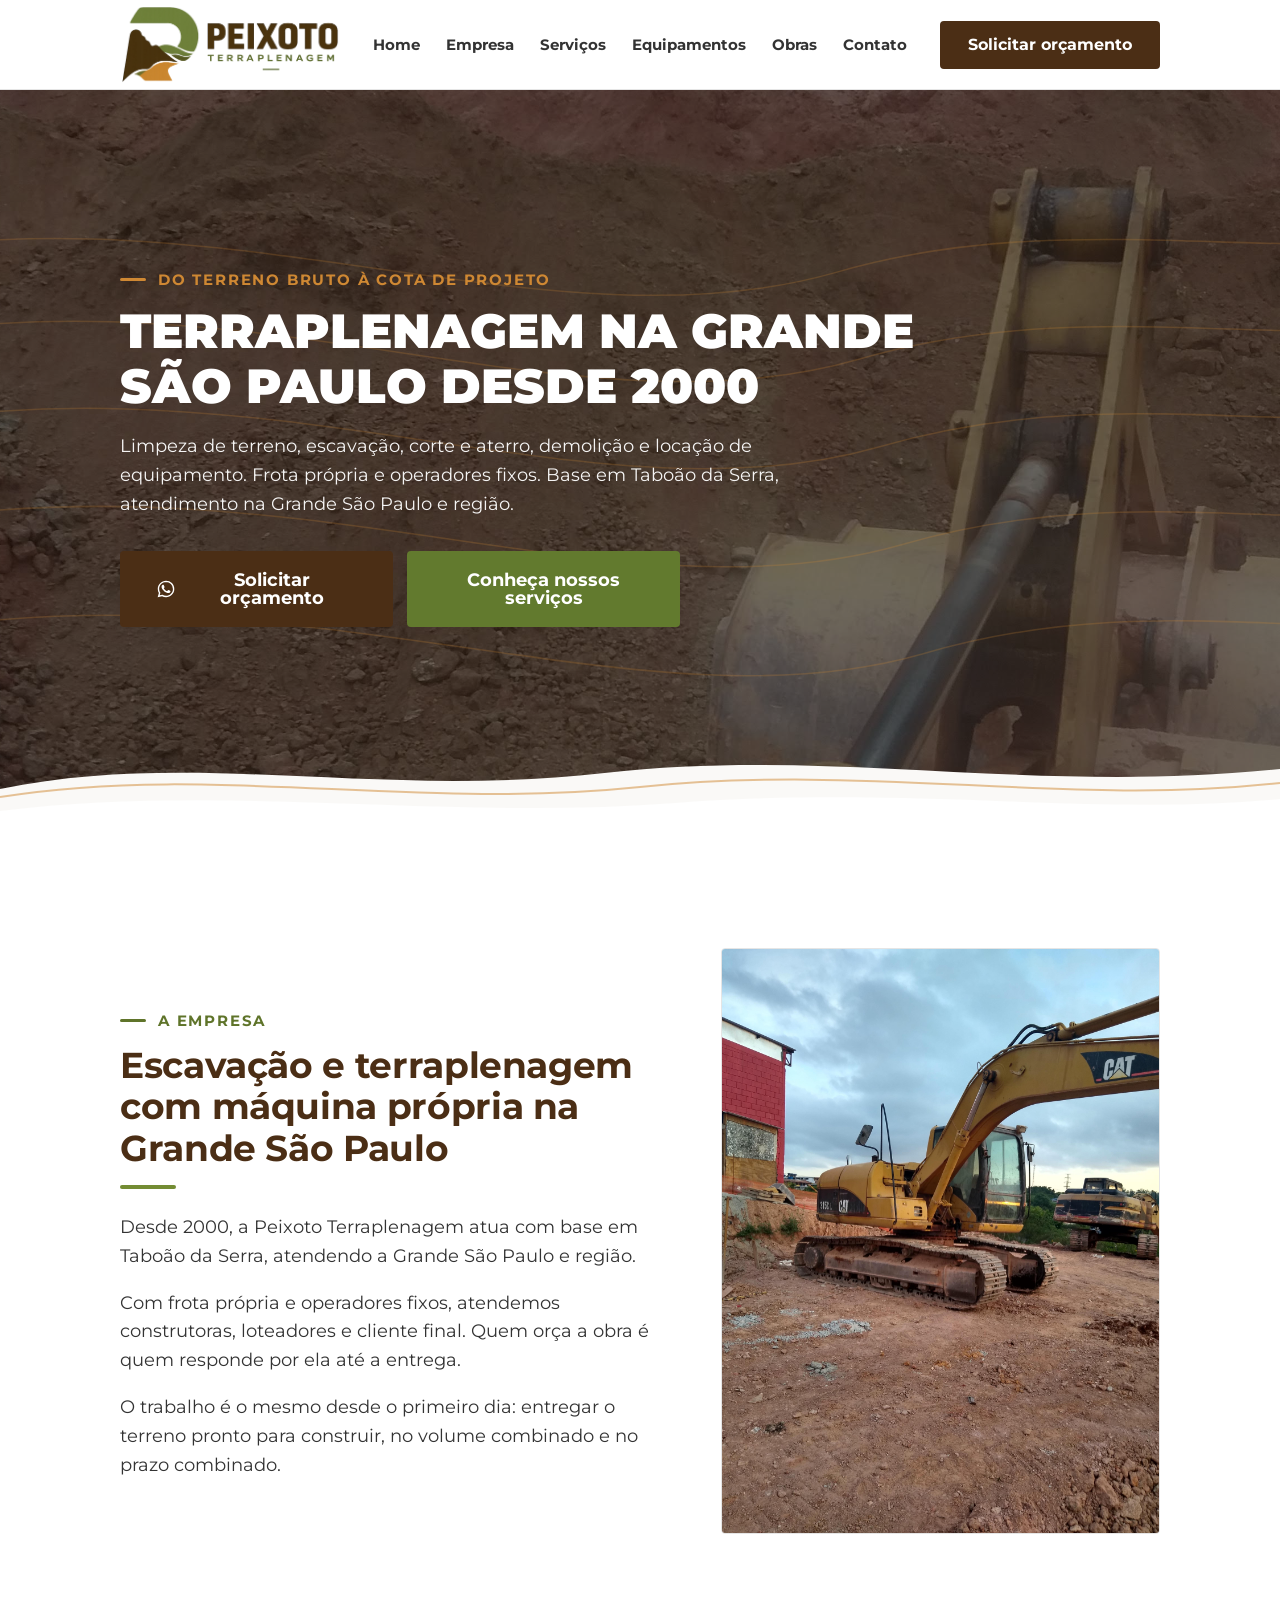
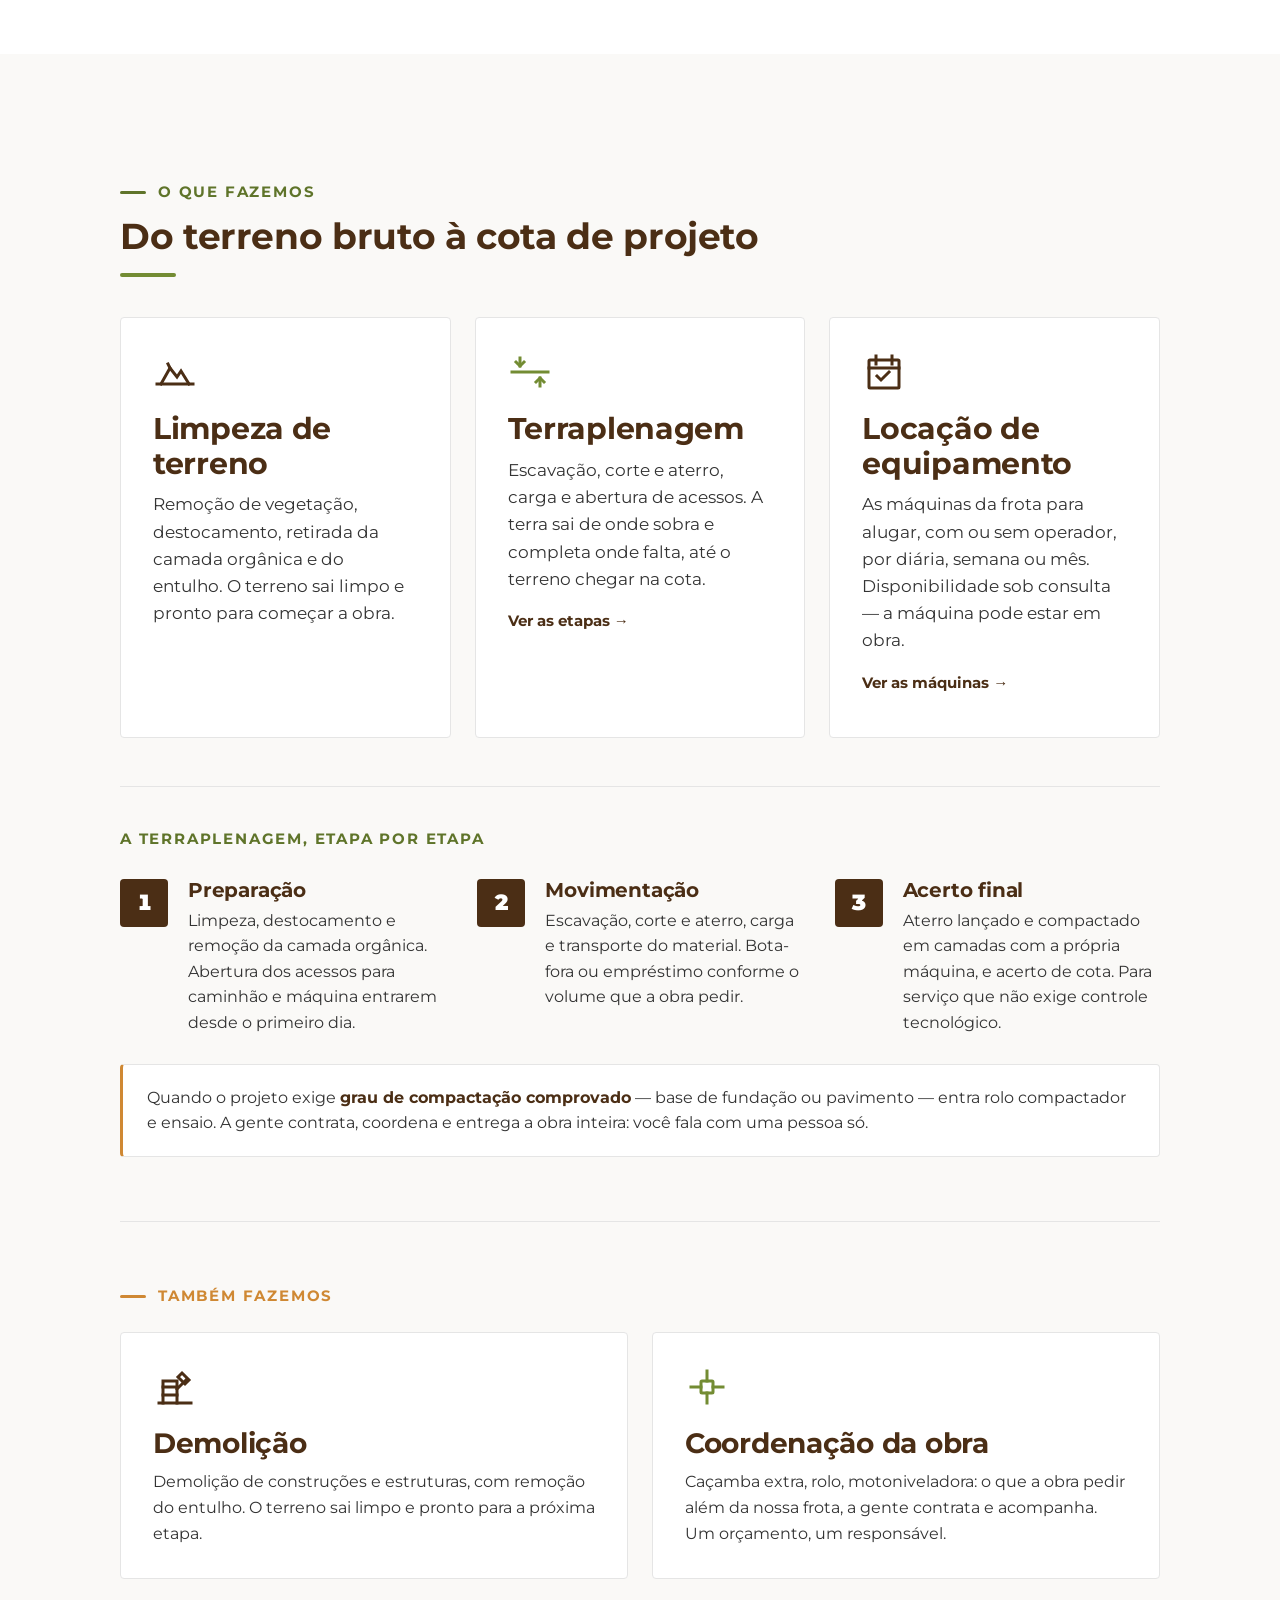
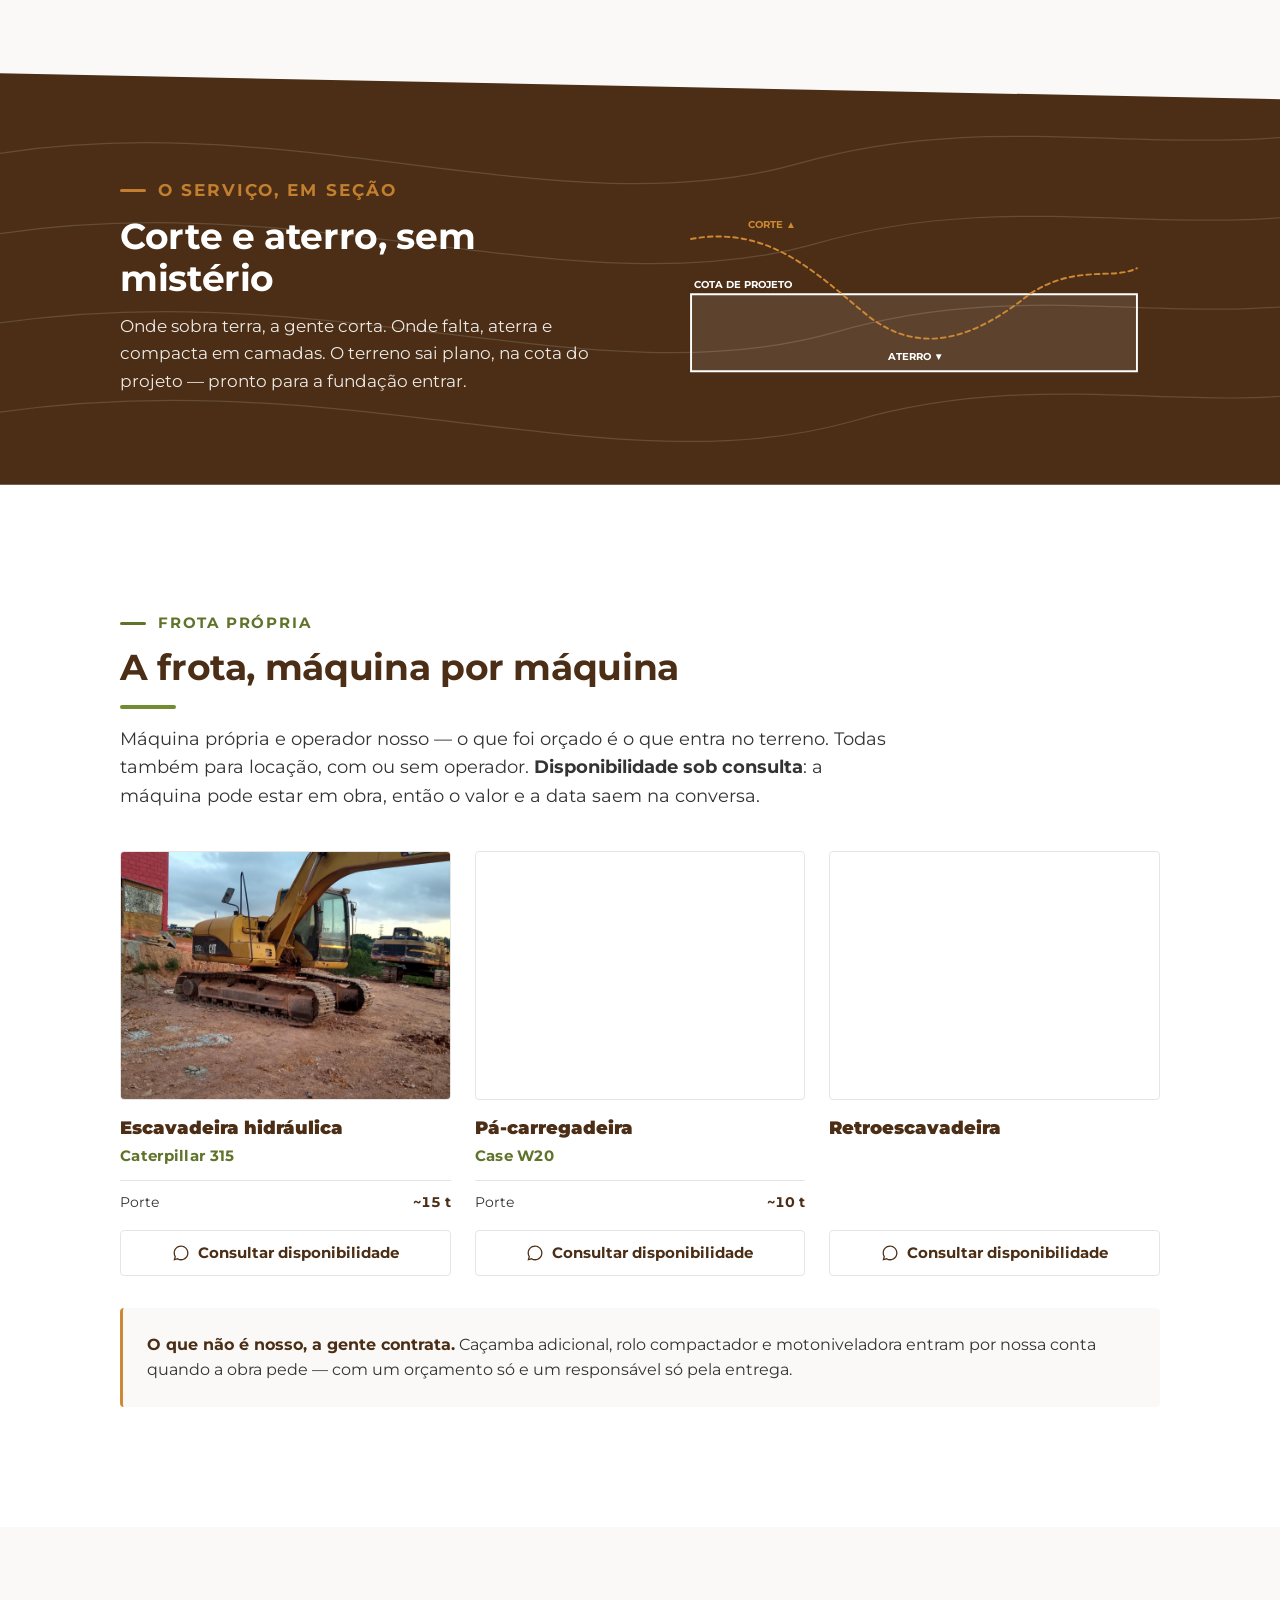
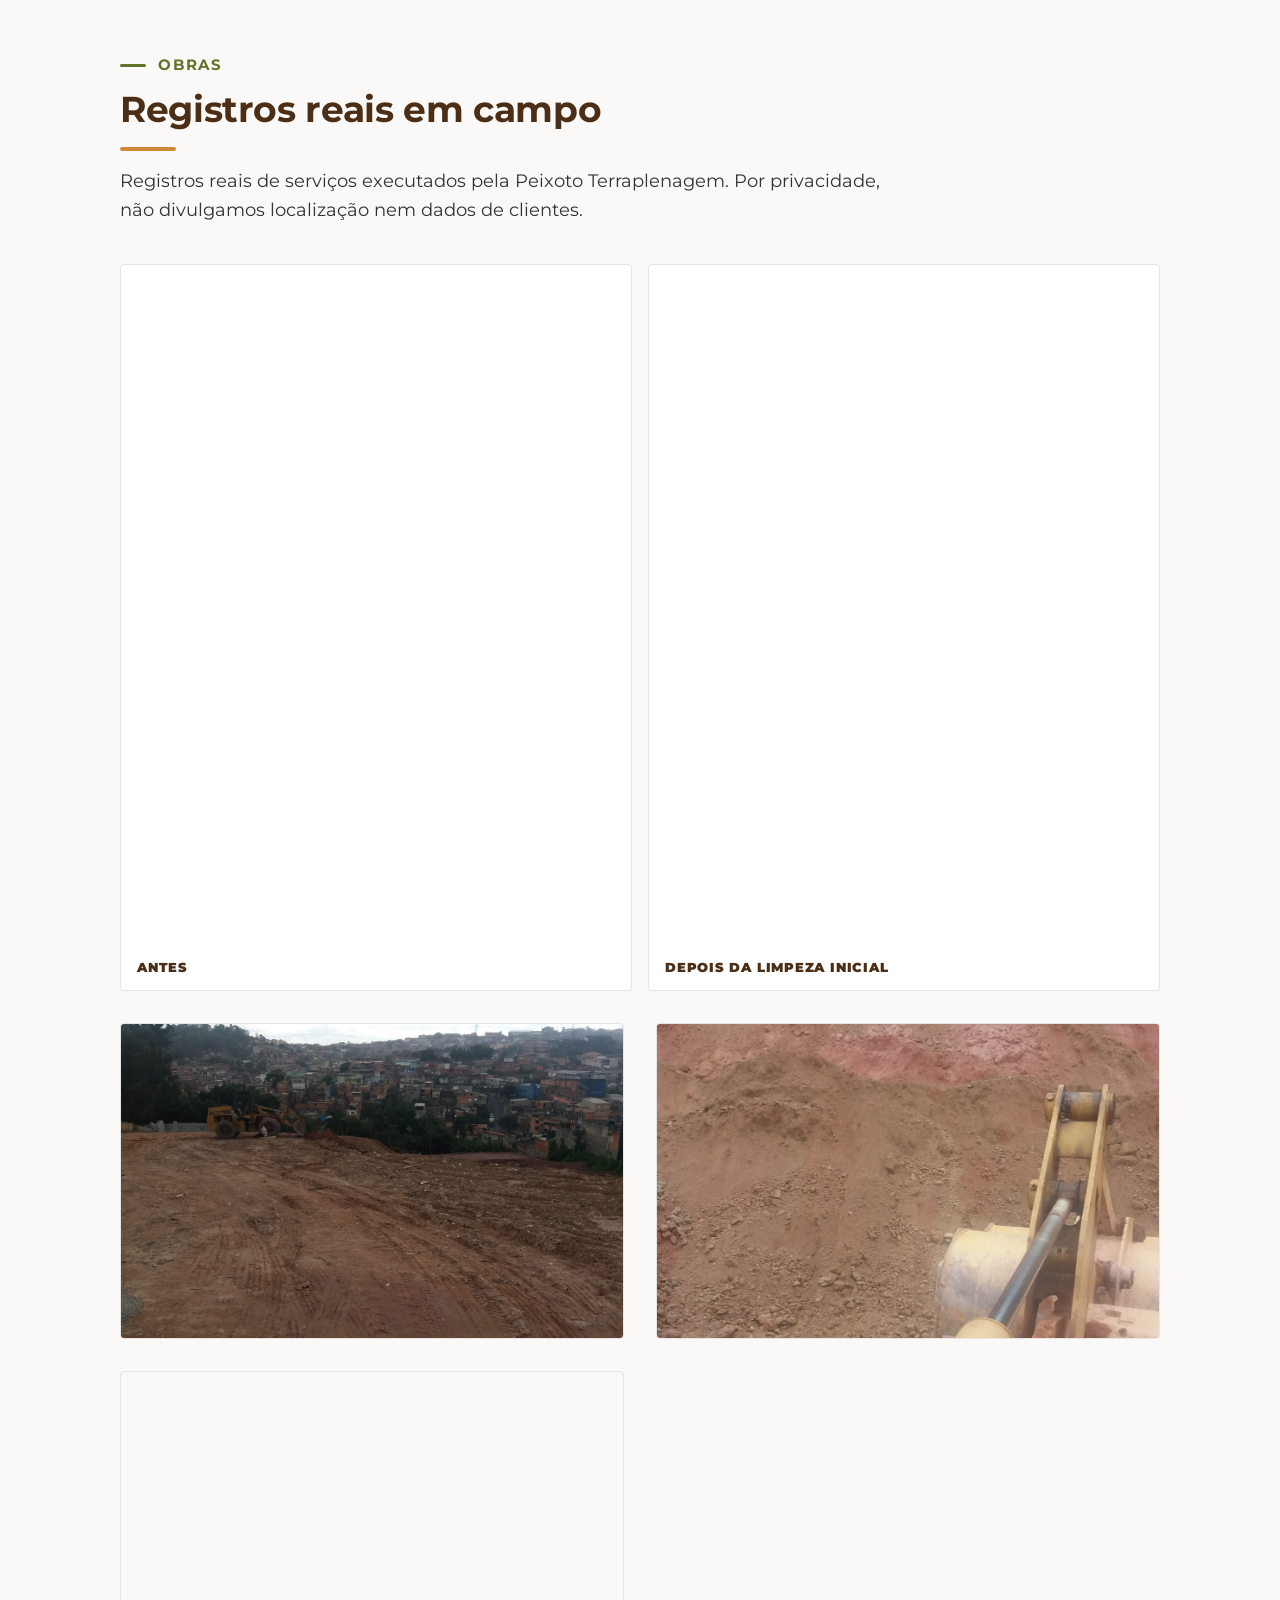
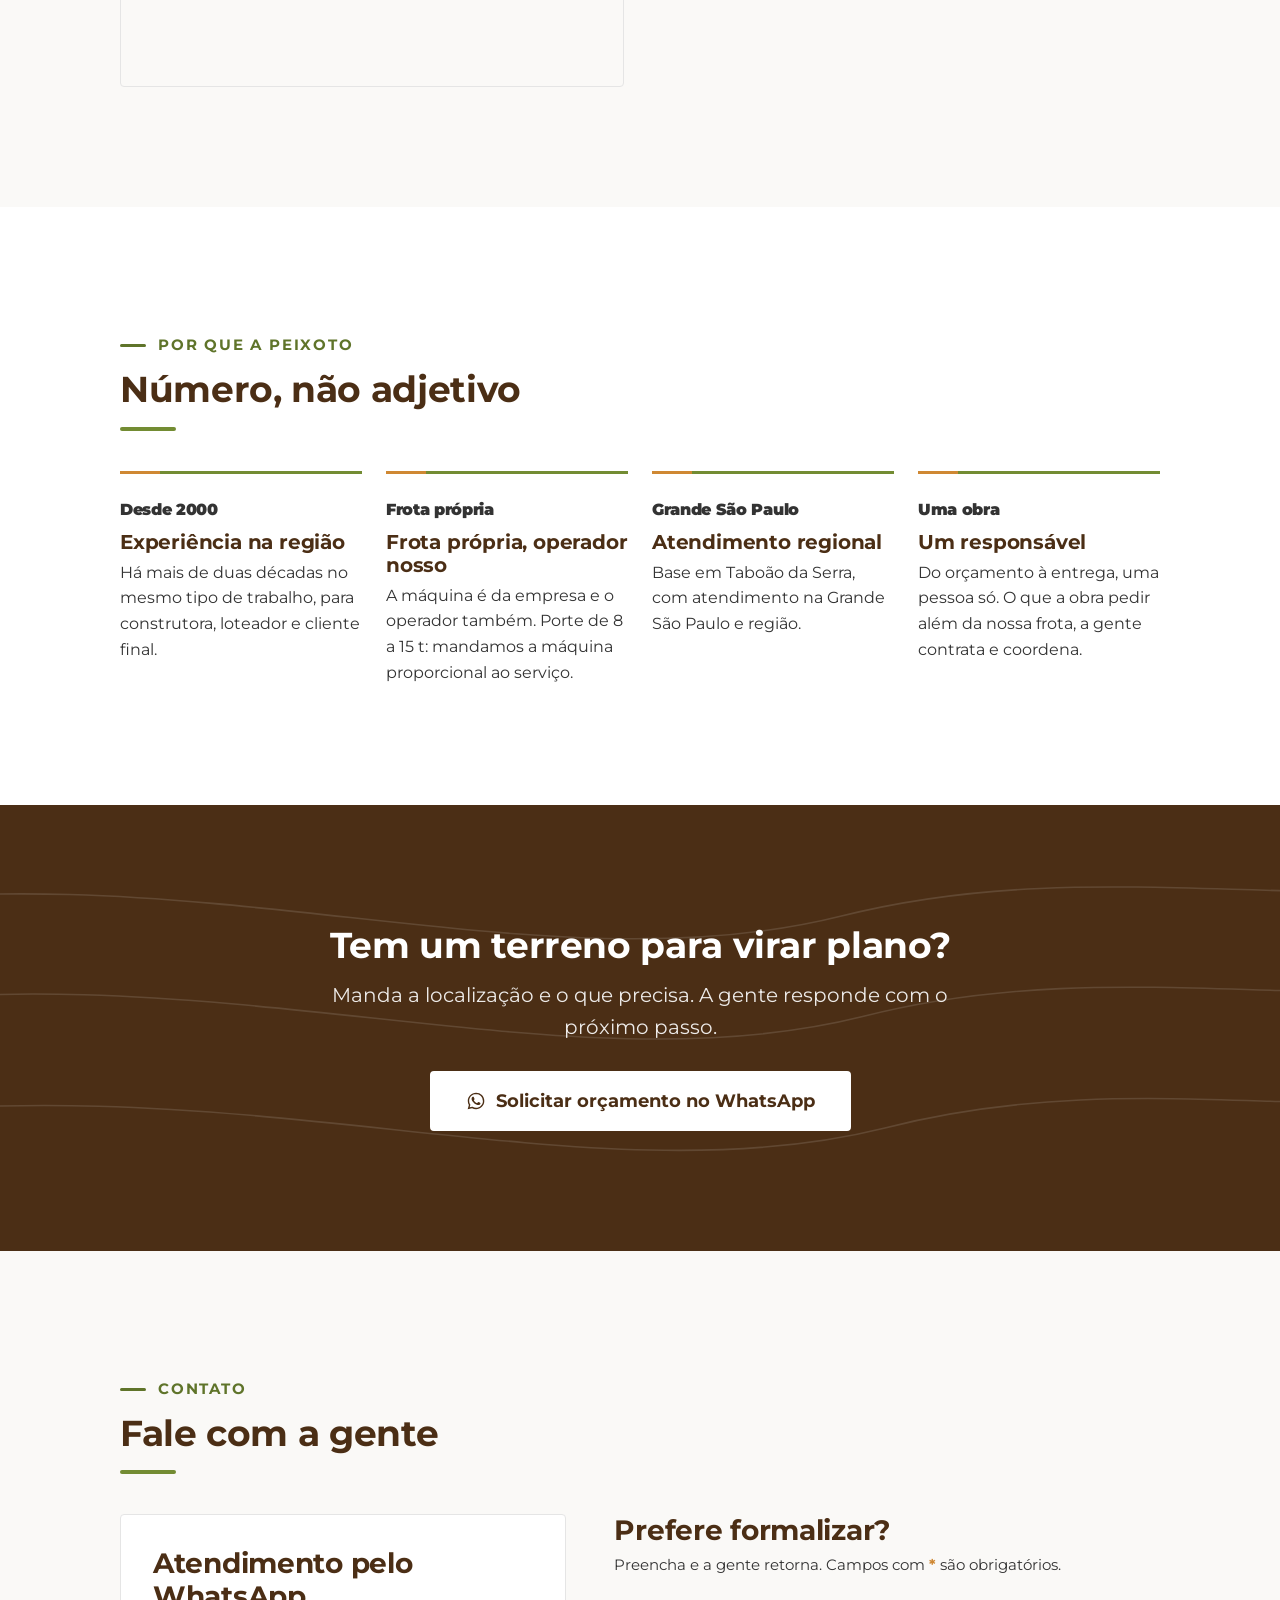
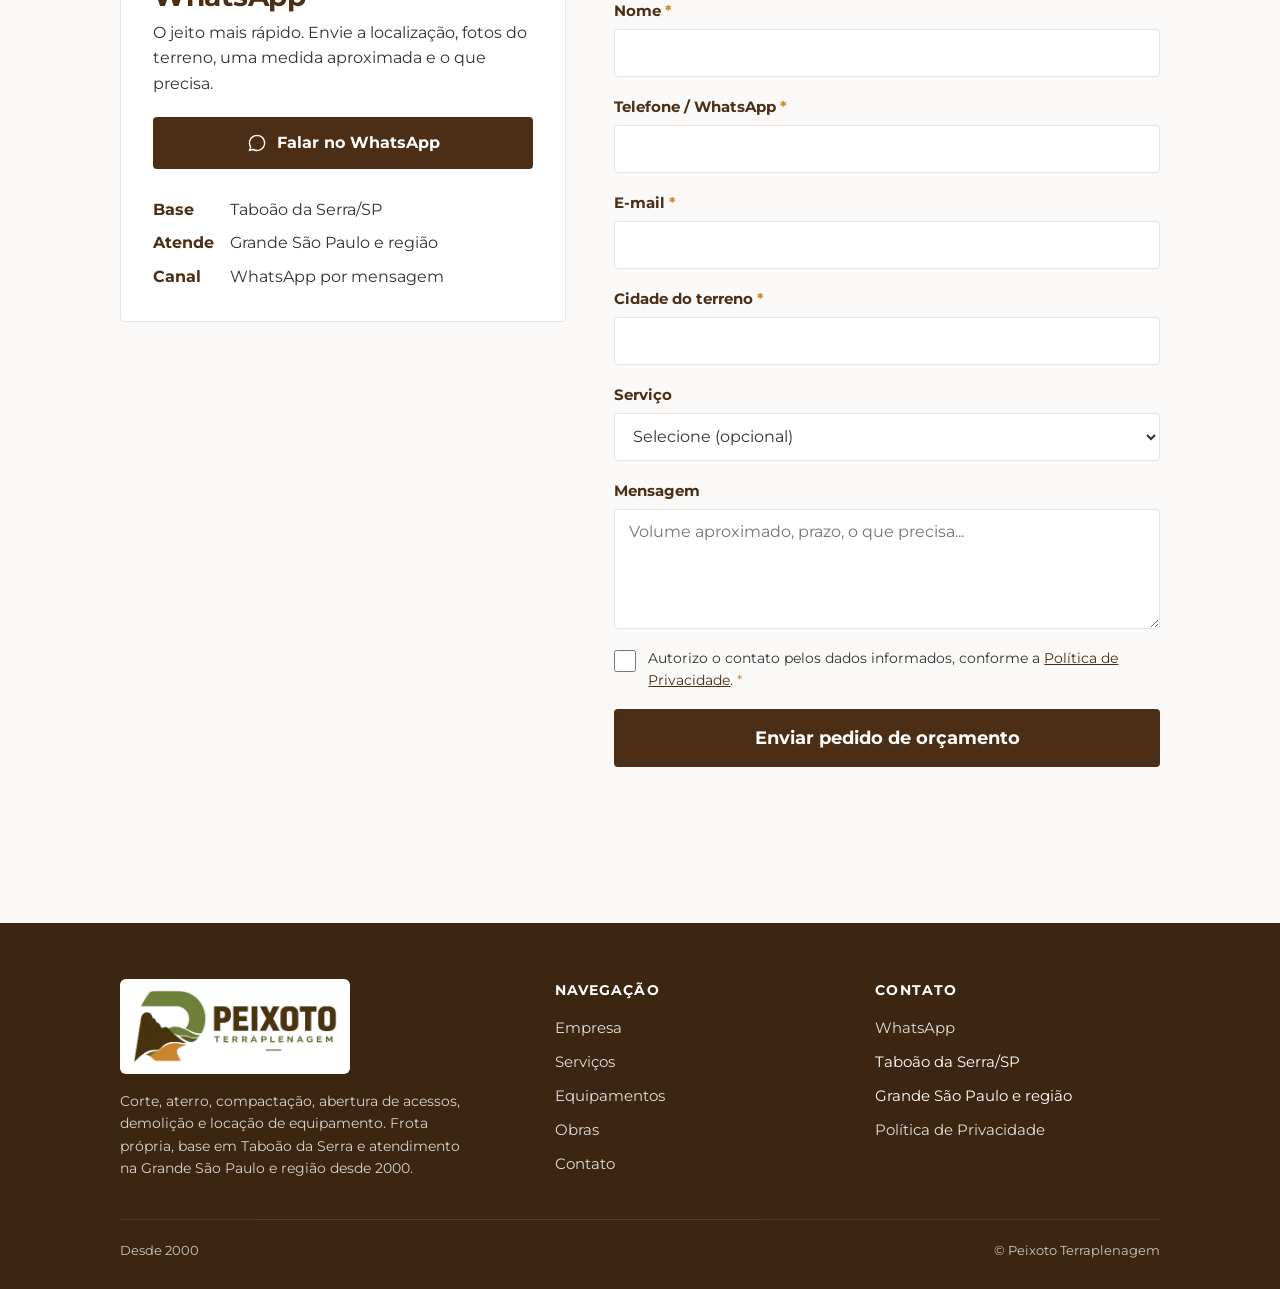
==== commit 452c7348: "Adiciona comparativo antes e depois" ====
--- a/index.html
+++ b/index.html
@@ -379,9 +379,20 @@
       <div class="container">
         <div class="section__head reveal">
           <p class="kicker" style="color:var(--verde-texto)">Obras</p>
-          <h2>Terrenos que já entregamos prontos</h2>
+          <h2>Registros reais em campo</h2>
           <div class="rule rule--ocre"></div>
           <p style="margin-top:16px">Registros reais de serviços executados pela Peixoto Terraplenagem. Por privacidade, não divulgamos localização nem dados de clientes.</p>
+        </div>
+
+        <div class="obras__antes-depois reveal" aria-label="Comparativo de antes e depois da preparação de um terreno">
+          <figure class="antes-depois__item">
+            <img src="assets/images/obra-antes-terreno.png" width="1086" height="1448" alt="Terreno com vegetação antes da limpeza e da preparação do solo" loading="lazy" decoding="async">
+            <figcaption>Antes</figcaption>
+          </figure>
+          <figure class="antes-depois__item">
+            <img src="assets/images/obra-depois-terreno.png" width="1086" height="1448" alt="Terreno após a limpeza inicial e preparação para terraplenagem" loading="lazy" decoding="async">
+            <figcaption>Depois da limpeza inicial</figcaption>
+          </figure>
         </div>
 
         <div class="obras__grid obras__grid--gallery">
--- a/css/styles.css
+++ b/css/styles.css
@@ -478,6 +478,19 @@
 
 /* ---------- 12. OBRAS ---------- */
 .obras__grid { display: grid; gap: 32px; }
+.obras__antes-depois { display: grid; gap: 16px; margin: 32px 0; }
+.antes-depois__item {
+  margin: 0; overflow: hidden; border: 1px solid var(--linha);
+  border-radius: var(--raio-card); background: var(--branco);
+}
+.antes-depois__item img {
+  display: block; width: 100%; aspect-ratio: 3 / 4;
+  object-fit: cover; object-position: center;
+}
+.antes-depois__item figcaption {
+  padding: 12px 16px; color: var(--marrom);
+  font-size: 13px; font-weight: 800; letter-spacing: 0.06em; text-transform: uppercase;
+}
 .obra { }
 .obra__media { border-radius: var(--raio-card); overflow: hidden; border: 1px solid var(--linha); position: relative; }
 .obra__media img { display: block; width: 100%; aspect-ratio: 16 / 10; object-fit: cover; object-position: center; }
@@ -749,6 +762,7 @@
   .equip__grid { grid-template-columns: 1fr 1fr; }
   .difs__grid { grid-template-columns: 1fr 1fr; }
   .footer__grid { grid-template-columns: 1.4fr 1fr 1fr; }
+  .obras__antes-depois { grid-template-columns: 1fr 1fr; }
   .obras__grid { grid-template-columns: 1fr 1fr; }
 }
 
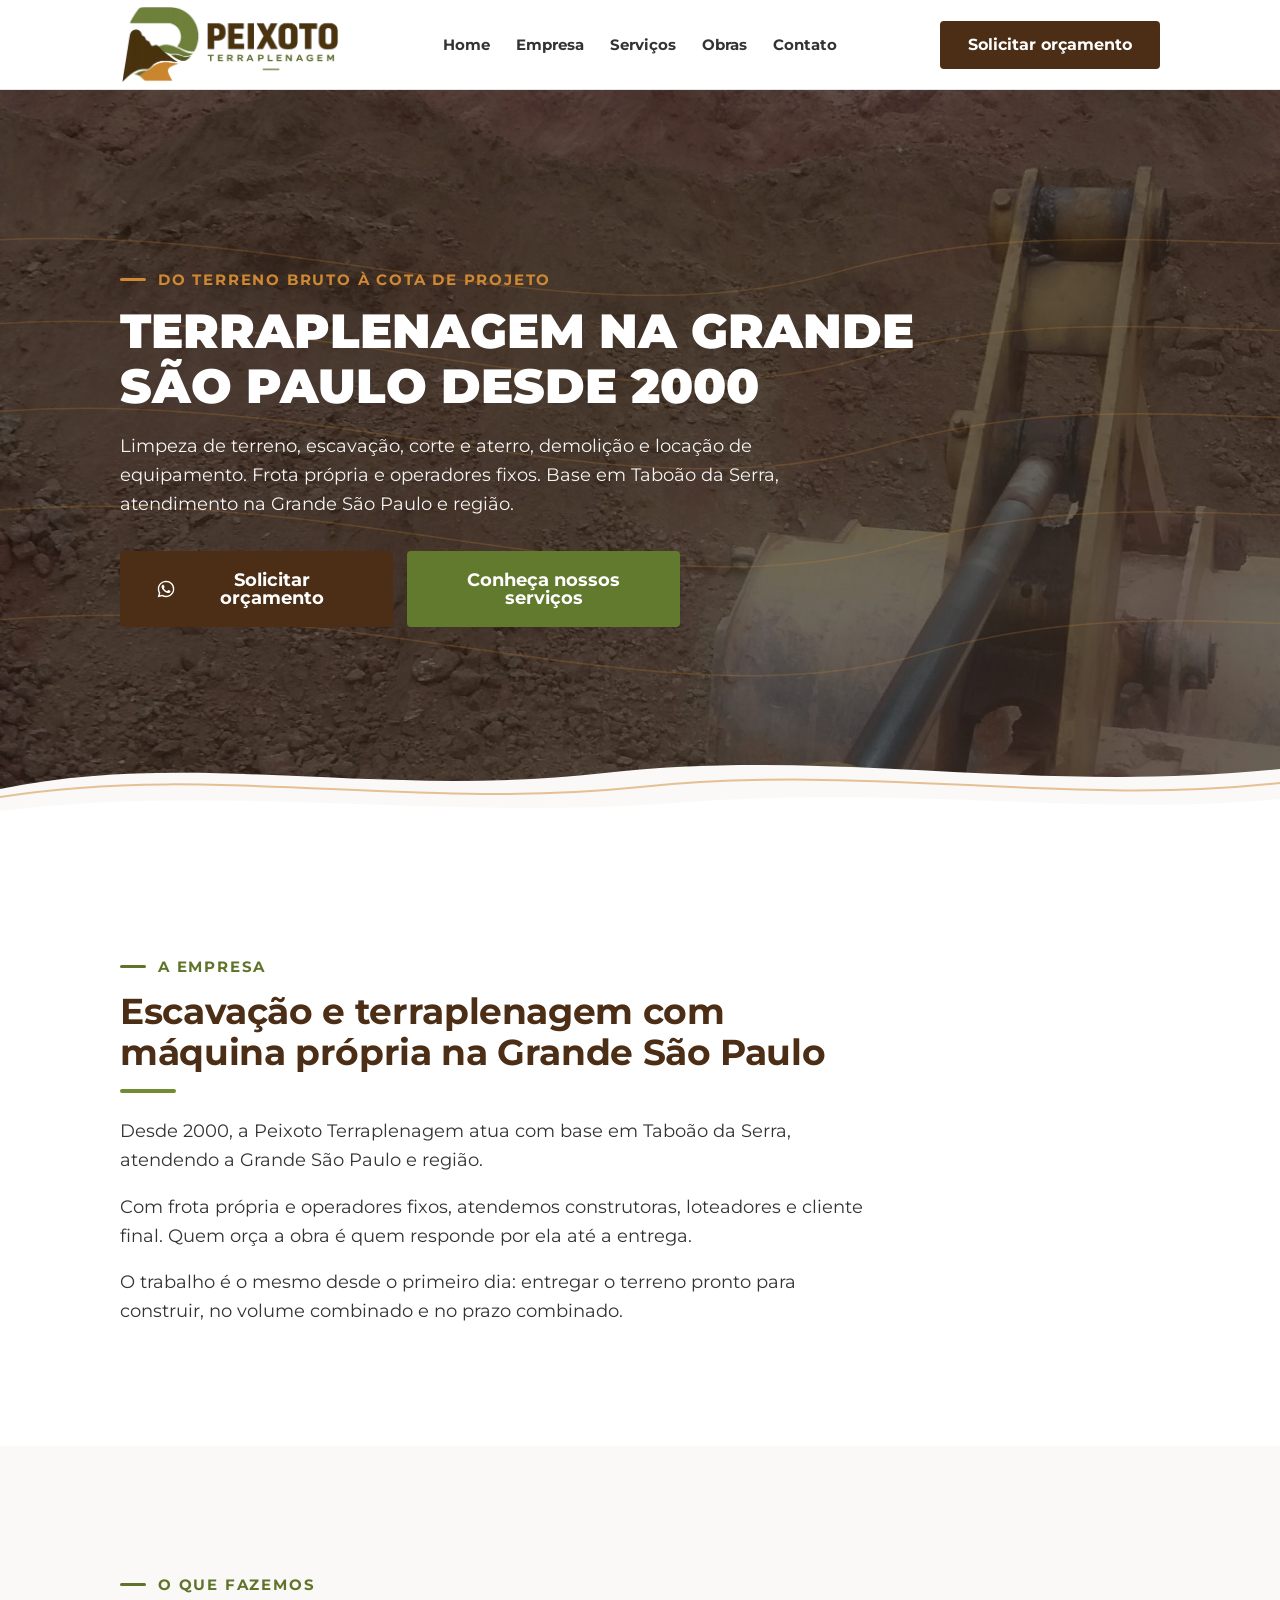
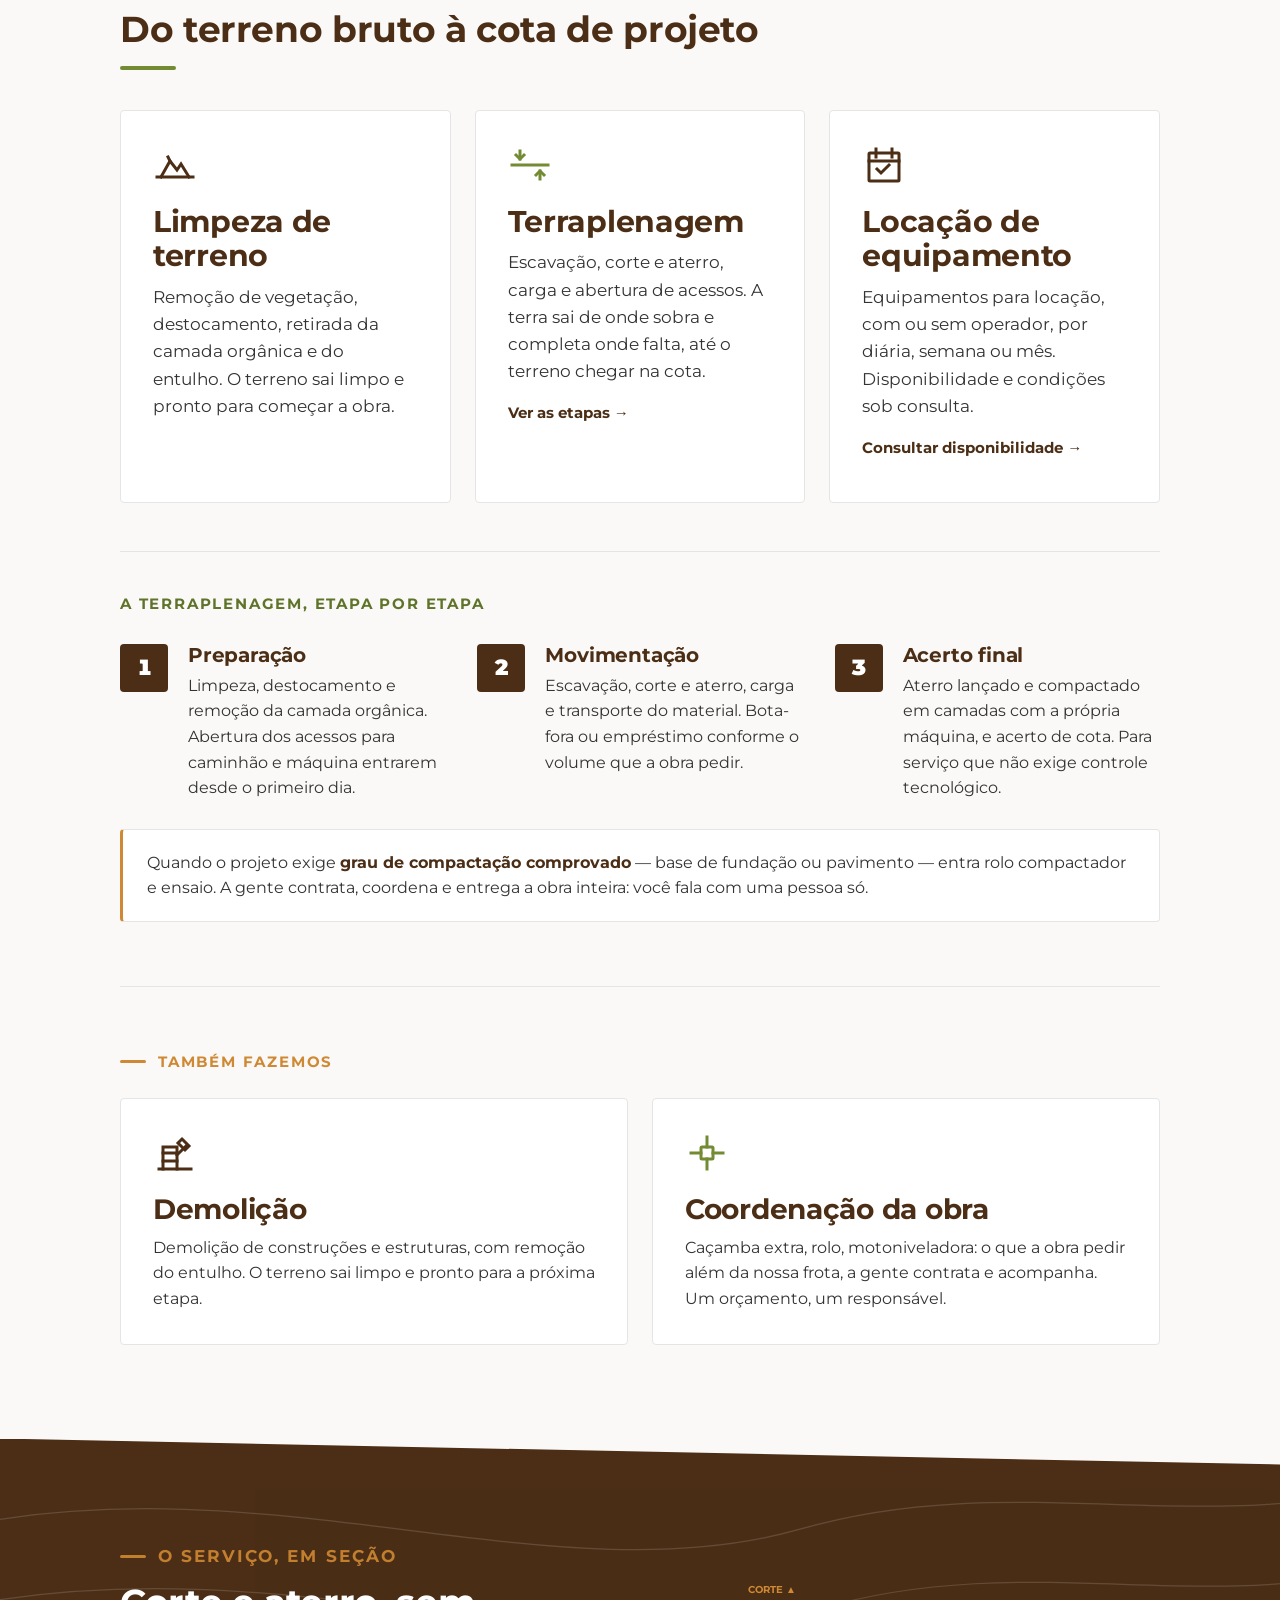
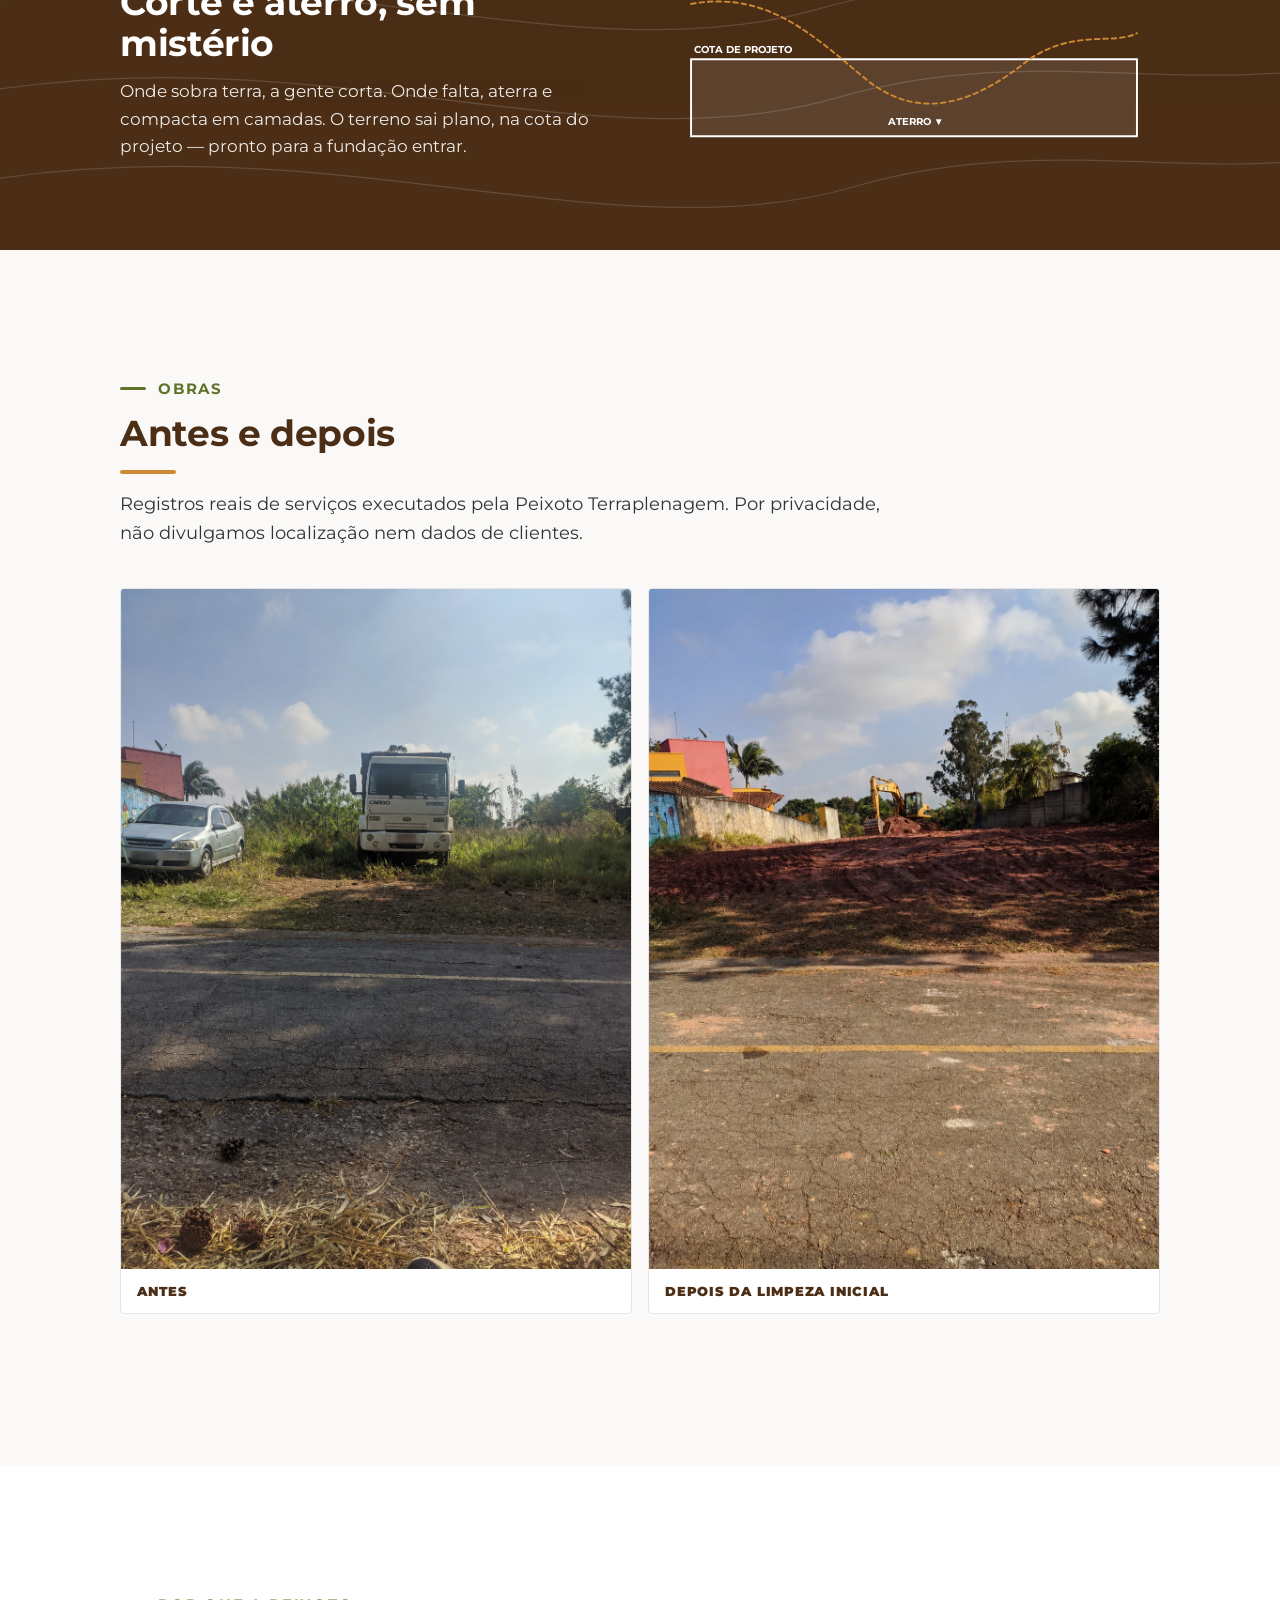
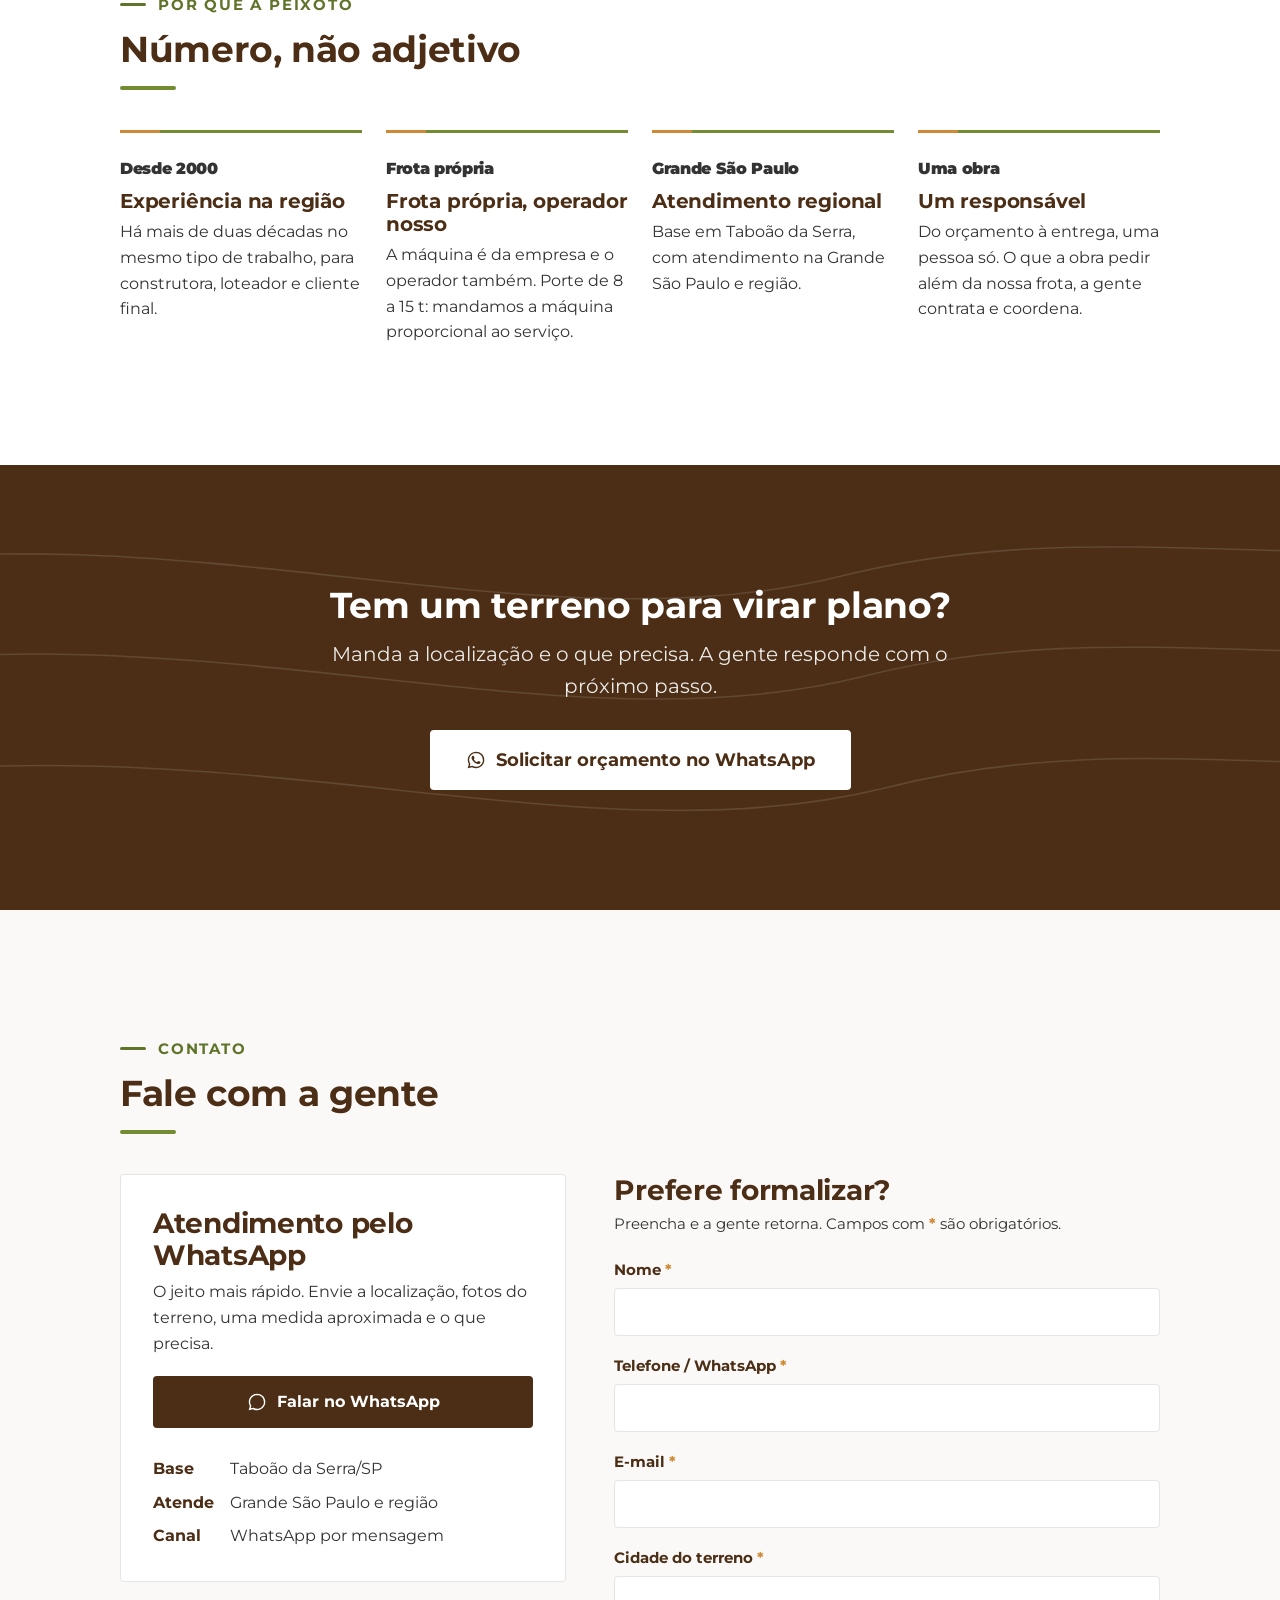
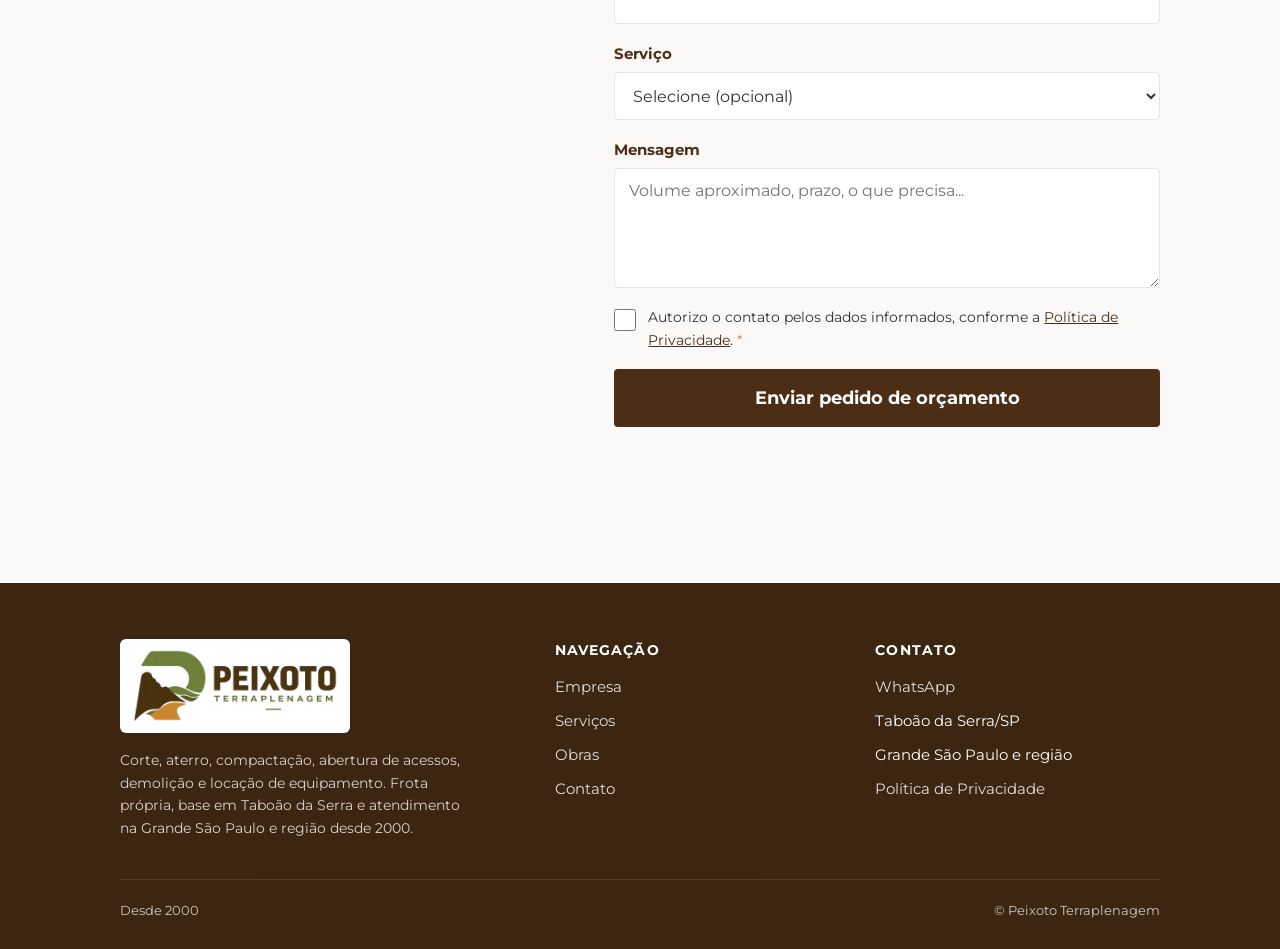
==== commit 31bec5f0: "Simplifica site institucional" ====
--- a/index.html
+++ b/index.html
@@ -22,10 +22,6 @@
          Atendimento    → Grande São Paulo e região
          Fundação       → 2000; os anos das máquinas ainda precisam ser
                           confirmados antes de publicar.
-
-       FROTA (seção #equipamentos)
-         Os modelos confirmados são CAT 315, Hyundai R80 e Case W20.
-         Os demais detalhes serão incluídos apenas quando forem confirmados.
 
        FORMULÁRIO
          Chave do Web3Forms → constante WEB3FORMS_KEY, topo de
@@ -96,7 +92,6 @@
           <li><a class="nav__link" href="#home">Home</a></li>
           <li><a class="nav__link" href="#empresa">Empresa</a></li>
           <li><a class="nav__link" href="#servicos">Serviços</a></li>
-          <li><a class="nav__link" href="#equipamentos">Equipamentos</a></li>
           <li><a class="nav__link" href="#obras">Obras</a></li>
           <li><a class="nav__link" href="#contato">Contato</a></li>
         </ul>
@@ -122,7 +117,6 @@
       <li><a href="#home">Home</a></li>
       <li><a href="#empresa">Empresa</a></li>
       <li><a href="#servicos">Serviços</a></li>
-      <li><a href="#equipamentos">Equipamentos</a></li>
       <li><a href="#obras">Obras</a></li>
       <li><a href="#contato">Contato</a></li>
     </ul>
@@ -171,7 +165,7 @@
 
     <!-- ══════════════════════ EMPRESA ══════════════════════ -->
     <section class="section" id="empresa">
-      <div class="container empresa__grid">
+      <div class="container">
         <div class="empresa__text reveal">
           <p class="kicker" style="color:var(--verde-texto)">A empresa</p>
           <h2>Escavação e terraplenagem com máquina própria na Grande São Paulo</h2>
@@ -181,9 +175,6 @@
           <p>O trabalho é o mesmo desde o primeiro dia: entregar o terreno pronto para construir, no volume combinado e no prazo combinado.</p>
         </div>
 
-        <figure class="empresa__media reveal">
-          <img src="assets/images/cat-315-obra.jpg" width="3072" height="4096" alt="Escavadeira Caterpillar em terreno de terraplenagem" loading="lazy" decoding="async">
-        </figure>
       </div>
     </section>
 
@@ -226,8 +217,8 @@
               </svg>
             </div>
             <h3>Locação de equipamento</h3>
-            <p>As máquinas da frota para alugar, com ou sem operador, por diária, semana ou mês. Disponibilidade sob consulta — a máquina pode estar em obra.</p>
-            <a class="card__link" href="#equipamentos">Ver as máquinas &rarr;</a>
+            <p>Equipamentos para locação, com ou sem operador, por diária, semana ou mês. Disponibilidade e condições sob consulta.</p>
+            <a class="card__link" href="https://wa.me/5511910110562?text=Ol%C3%A1%21%20Vi%20o%20site%20da%20Peixoto%20Terraplenagem%20e%20tenho%20interesse." target="_blank" rel="noopener">Consultar disponibilidade &rarr;</a>
           </article>
         </div>
 
@@ -315,71 +306,12 @@
       </div>
     </section>
 
-    <!-- ══════════════════════ EQUIPAMENTOS ══════════════════════ -->
-    <section class="section" id="equipamentos">
-      <div class="container">
-        <div class="section__head reveal">
-          <p class="kicker" style="color:var(--verde-texto)">Frota própria</p>
-          <h2>A frota, máquina por máquina</h2>
-          <div class="rule"></div>
-          <p style="margin-top:16px">Máquina própria e operador nosso — o que foi orçado é o que entra no terreno. Todas também para locação, com ou sem operador. <strong>Disponibilidade sob consulta</strong>: a máquina pode estar em obra, então o valor e a data saem na conversa.</p>
-        </div>
-
-        <div class="equip__grid">
-          <div class="equip__item reveal">
-            <div class="equip__media">
-              <img src="assets/images/cat-315-obra.jpg" width="3072" height="4096" alt="Escavadeira Caterpillar 315 em obra" loading="lazy" decoding="async">
-            </div>
-            <p class="equip__name">Escavadeira hidráulica</p>
-            <p class="equip__model">Caterpillar 315</p>
-            <dl class="equip__ficha">
-              <div><dt>Porte</dt><dd>~15 t</dd></div>
-            </dl>
-            <a class="equip__cta" href="https://wa.me/5511910110562?text=Ol%C3%A1%21%20Vi%20o%20site%20da%20Peixoto%20Terraplenagem%20e%20tenho%20interesse." target="_blank" rel="noopener" aria-label="Consultar disponibilidade da escavadeira Caterpillar 315 pelo WhatsApp">
-              <svg viewBox="0 0 24 24" fill="currentColor" aria-hidden="true"><path d="M12.04 2C6.58 2 2.13 6.45 2.13 11.91c0 1.75.46 3.45 1.32 4.95L2 22l5.25-1.38a9.9 9.9 0 0 0 4.79 1.22h.01c5.46 0 9.91-4.45 9.91-9.91 0-2.65-1.03-5.14-2.9-7.01A9.82 9.82 0 0 0 12.04 2Zm0 1.67c2.2 0 4.27.86 5.83 2.42a8.18 8.18 0 0 1 2.42 5.82c0 4.54-3.7 8.24-8.25 8.24a8.2 8.2 0 0 1-4.19-1.15l-.3-.18-3.11.82.83-3.04-.2-.31a8.17 8.17 0 0 1-1.26-4.38c0-4.54 3.7-8.24 8.24-8.24Z"/></svg>
-              Consultar disponibilidade
-            </a>
-          </div>
-
-          <div class="equip__item reveal">
-            <div class="equip__media">
-              <img src="assets/images/case-w20b-em-obra.jpg" width="3072" height="4096" alt="Pá-carregadeira Case W20 em obra" loading="lazy" decoding="async">
-            </div>
-            <p class="equip__name">Pá-carregadeira</p>
-            <p class="equip__model">Case W20</p>
-            <dl class="equip__ficha">
-              <div><dt>Porte</dt><dd>~10 t</dd></div>
-            </dl>
-            <a class="equip__cta" href="https://wa.me/5511910110562?text=Ol%C3%A1%21%20Vi%20o%20site%20da%20Peixoto%20Terraplenagem%20e%20tenho%20interesse." target="_blank" rel="noopener" aria-label="Consultar disponibilidade da pá-carregadeira Case W20 pelo WhatsApp">
-              <svg viewBox="0 0 24 24" fill="currentColor" aria-hidden="true"><path d="M12.04 2C6.58 2 2.13 6.45 2.13 11.91c0 1.75.46 3.45 1.32 4.95L2 22l5.25-1.38a9.9 9.9 0 0 0 4.79 1.22h.01c5.46 0 9.91-4.45 9.91-9.91 0-2.65-1.03-5.14-2.9-7.01A9.82 9.82 0 0 0 12.04 2Zm0 1.67c2.2 0 4.27.86 5.83 2.42a8.18 8.18 0 0 1 2.42 5.82c0 4.54-3.7 8.24-8.25 8.24a8.2 8.2 0 0 1-4.19-1.15l-.3-.18-3.11.82.83-3.04-.2-.31a8.17 8.17 0 0 1-1.26-4.38c0-4.54 3.7-8.24 8.24-8.24Z"/></svg>
-              Consultar disponibilidade
-            </a>
-          </div>
-
-          <div class="equip__item reveal">
-            <div class="equip__media">
-              <img src="assets/images/retroescavadeira-case.jpg" width="4128" height="3096" alt="Retroescavadeira Case em serviço" loading="lazy" decoding="async">
-            </div>
-            <p class="equip__name">Retroescavadeira</p>
-            <a class="equip__cta" href="https://wa.me/5511910110562?text=Ol%C3%A1%21%20Vi%20o%20site%20da%20Peixoto%20Terraplenagem%20e%20tenho%20interesse." target="_blank" rel="noopener" aria-label="Consultar disponibilidade da retroescavadeira pelo WhatsApp">
-              <svg viewBox="0 0 24 24" fill="currentColor" aria-hidden="true"><path d="M12.04 2C6.58 2 2.13 6.45 2.13 11.91c0 1.75.46 3.45 1.32 4.95L2 22l5.25-1.38a9.9 9.9 0 0 0 4.79 1.22h.01c5.46 0 9.91-4.45 9.91-9.91 0-2.65-1.03-5.14-2.9-7.01A9.82 9.82 0 0 0 12.04 2Zm0 1.67c2.2 0 4.27.86 5.83 2.42a8.18 8.18 0 0 1 2.42 5.82c0 4.54-3.7 8.24-8.25 8.24a8.2 8.2 0 0 1-4.19-1.15l-.3-.18-3.11.82.83-3.04-.2-.31a8.17 8.17 0 0 1-1.26-4.38c0-4.54 3.7-8.24 8.24-8.24Z"/></svg>
-              Consultar disponibilidade
-            </a>
-          </div>
-
-        </div>
-
-        <!-- O que NAO e da frota: dito na cara, vira argumento de coordenacao -->
-        <p class="equip__nota reveal"><strong>O que não é nosso, a gente contrata.</strong> Caçamba adicional, rolo compactador e motoniveladora entram por nossa conta quando a obra pede — com um orçamento só e um responsável só pela entrega.</p>
-      </div>
-    </section>
-
     <!-- ══════════════════════ OBRAS ══════════════════════ -->
     <section class="section section--alt" id="obras">
       <div class="container">
         <div class="section__head reveal">
           <p class="kicker" style="color:var(--verde-texto)">Obras</p>
-          <h2>Registros reais em campo</h2>
+          <h2>Antes e depois</h2>
           <div class="rule rule--ocre"></div>
           <p style="margin-top:16px">Registros reais de serviços executados pela Peixoto Terraplenagem. Por privacidade, não divulgamos localização nem dados de clientes.</p>
         </div>
@@ -393,24 +325,6 @@
             <img src="assets/images/obra-depois-terreno.png" width="1086" height="1448" alt="Terreno após a limpeza inicial e preparação para terraplenagem" loading="lazy" decoding="async">
             <figcaption>Depois da limpeza inicial</figcaption>
           </figure>
-        </div>
-
-        <div class="obras__grid obras__grid--gallery">
-          <article class="obra reveal">
-            <div class="obra__media">
-              <img src="assets/images/obra-terreno-01.jpg" width="4128" height="3096" alt="Terreno em preparação durante serviço de terraplenagem" loading="lazy" decoding="async">
-            </div>
-          </article>
-          <article class="obra reveal">
-            <div class="obra__media">
-              <img src="assets/images/hero-cat-em-operacao.jpg" width="4128" height="2322" alt="Escavadeira em operação em área de terraplenagem" loading="lazy" decoding="async">
-            </div>
-          </article>
-          <article class="obra reveal">
-            <div class="obra__media">
-              <img src="assets/images/case-w20b-em-obra.jpg" width="3072" height="4096" alt="Máquinas próprias em terreno de terraplenagem" loading="lazy" decoding="async">
-            </div>
-          </article>
         </div>
       </div>
     </section>
@@ -586,7 +500,6 @@
           <ul>
             <li><a href="#empresa">Empresa</a></li>
             <li><a href="#servicos">Serviços</a></li>
-            <li><a href="#equipamentos">Equipamentos</a></li>
             <li><a href="#obras">Obras</a></li>
             <li><a href="#contato">Contato</a></li>
           </ul>
--- a/css/styles.css
+++ b/css/styles.css
@@ -307,22 +307,8 @@
 .hero__curve path { fill: var(--branco); }
 
 /* ---------- 9. EMPRESA ---------- */
-.empresa__grid { display: grid; gap: 40px; }
 .empresa__text p + p { margin-top: 18px; }
 .empresa__text { max-width: 62ch; }
-.empresa__media {
-  margin: 0;
-  aspect-ratio: 3 / 4;
-  border-radius: var(--raio-card);
-  overflow: hidden;
-  border: 1px solid var(--linha);
-}
-.empresa__media img { display: block; width: 100%; height: 100%; object-fit: cover; object-position: center; }
-.empresa__founder {
-  margin-top: 28px; padding-top: 20px; border-top: 1px solid var(--linha);
-}
-.empresa__founder-name { font-weight: 900; color: var(--marrom); font-size: 18px; }
-.empresa__founder-role { font-size: 15px; color: var(--cinza); }
 
 /* ---------- 10. CARDS / SERVIÇOS ---------- */
 .grid { display: grid; gap: 24px; }
@@ -413,71 +399,7 @@
   content: ""; width: 26px; height: 3px; border-radius: 2px; background: currentColor; flex: none;
 }
 
-/* ---------- 11. EQUIPAMENTOS ---------- */
-.equip__grid { display: grid; gap: 24px; }
-/* Coluna + margin-top:auto no botão = todos os "Solicitar locação" alinhados
-   na base da linha, mesmo com specs de alturas diferentes. */
-.equip__item { display: flex; flex-direction: column; }
-.equip__media {
-  border-radius: var(--raio-card);
-  overflow: hidden;
-  border: 1px solid var(--linha);
-}
-.equip__media img { display: block; width: 100%; aspect-ratio: 4 / 3; object-fit: cover; object-position: center; }
-.equip__name { font-weight: 900; color: var(--marrom); font-size: 18px; margin-top: 14px; }
-.equip__spec { font-size: 15px; color: var(--cinza); margin-bottom: 14px; }
-
-/* Cada máquina é um pedido de locação em um toque — mensagem já preenchida */
-.equip__cta {
-  display: inline-flex;
-  align-items: center;
-  justify-content: center;
-  gap: 8px;
-  margin-top: auto;
-  min-height: 46px;
-  padding: 12px 16px;
-  font-size: 15px;
-  font-weight: 700;
-  line-height: 1;
-  color: var(--marrom);
-  background: var(--branco);
-  border: 1px solid var(--linha);
-  border-radius: var(--raio-botao);
-  transition: background-color .3s ease, color .3s ease, border-color .3s ease, transform .3s ease;
-}
-.equip__cta svg { width: 18px; height: 18px; flex: none; }
-.equip__cta:hover,
-.equip__cta:focus-visible {
-  background: var(--marrom);
-  border-color: var(--marrom);
-  color: var(--branco);
-  transform: translateY(-2px);
-}
-
-/* Ficha técnica da máquina — dado denso lê como profissional */
-.equip__model {
-  font-size: 15px; font-weight: 700; color: var(--verde-texto);
-  letter-spacing: 0.02em; margin-top: 2px;
-}
-.equip__ficha {
-  display: grid; gap: 2px; margin: 12px 0 16px;
-  font-size: 14px; border-top: 1px solid var(--linha); padding-top: 10px;
-}
-.equip__ficha > div { display: flex; justify-content: space-between; gap: 12px; }
-.equip__ficha dt { color: var(--cinza); }
-.equip__ficha dd { font-weight: 700; color: var(--marrom); font-variant-numeric: tabular-nums; }
-
-/* O que não é da frota — dito na cara, vira argumento de coordenação */
-.equip__nota {
-  margin-top: 32px; padding: 24px;
-  background: var(--fundo-alt); border-left: 3px solid var(--ocre);
-  border-radius: var(--raio-card);
-  font-size: 16px; max-width: none;
-}
-.equip__nota strong { color: var(--marrom); }
-
-/* ---------- 12. OBRAS ---------- */
-.obras__grid { display: grid; gap: 32px; }
+/* ---------- 11. OBRAS ---------- */
 .obras__antes-depois { display: grid; gap: 16px; margin: 32px 0; }
 .antes-depois__item {
   margin: 0; overflow: hidden; border: 1px solid var(--linha);
@@ -491,24 +413,7 @@
   padding: 12px 16px; color: var(--marrom);
   font-size: 13px; font-weight: 800; letter-spacing: 0.06em; text-transform: uppercase;
 }
-.obra { }
-.obra__media { border-radius: var(--raio-card); overflow: hidden; border: 1px solid var(--linha); position: relative; }
-.obra__media img { display: block; width: 100%; aspect-ratio: 16 / 10; object-fit: cover; object-position: center; }
-.obra__tag {
-  display: inline-block; margin-top: 16px;
-  font-size: 13px; font-weight: 700; letter-spacing: 0.06em; text-transform: uppercase;
-  color: var(--ocre);                       /* rótulo ocre — chamada visual sobre branco */
-}
-.obra h3 { margin: 6px 0 14px; }
-.obra__ficha { list-style: none; border-top: 1px solid var(--linha); }
-.obra__ficha li {
-  display: flex; justify-content: space-between; gap: 16px;
-  padding: 10px 0; border-bottom: 1px solid var(--linha); font-size: 15px;
-}
-.obra__ficha dt, .obra__ficha .k { color: var(--cinza); font-weight: 400; }
-.obra__ficha .v { font-weight: 700; color: var(--marrom); text-align: right; }
-
-/* ---------- 13. DIFERENCIAIS ---------- */
+/* ---------- 12. DIFERENCIAIS ---------- */
 .difs__grid { display: grid; gap: 24px; }
 .dif { position: relative; padding: 28px 0 0; border-top: 3px solid var(--verde); }
 .dif::before {
@@ -759,11 +664,9 @@
   .hero__buttons { flex-direction: row; }
   .hero__buttons .btn { flex: 1; }
   .grid--2 { grid-template-columns: 1fr 1fr; }
-  .equip__grid { grid-template-columns: 1fr 1fr; }
   .difs__grid { grid-template-columns: 1fr 1fr; }
   .footer__grid { grid-template-columns: 1.4fr 1fr 1fr; }
   .obras__antes-depois { grid-template-columns: 1fr 1fr; }
-  .obras__grid { grid-template-columns: 1fr 1fr; }
 }
 
 /* Notebook ≥ 1024px */
@@ -793,10 +696,8 @@
   .grid--3 { grid-template-columns: repeat(3, 1fr); }
   .grid--4 { grid-template-columns: repeat(4, 1fr); }
   .difs__grid { grid-template-columns: repeat(4, 1fr); }
-  .equip__grid { grid-template-columns: repeat(3, 1fr); }
   .etapas__list { grid-template-columns: repeat(3, 1fr); gap: 32px; }
 
-  .empresa__grid { grid-template-columns: 1.1fr 0.9fr; align-items: center; gap: 64px; }
   .contato__grid { grid-template-columns: 0.9fr 1.1fr; align-items: start; }
   .cta p { font-size: 20px; }
 
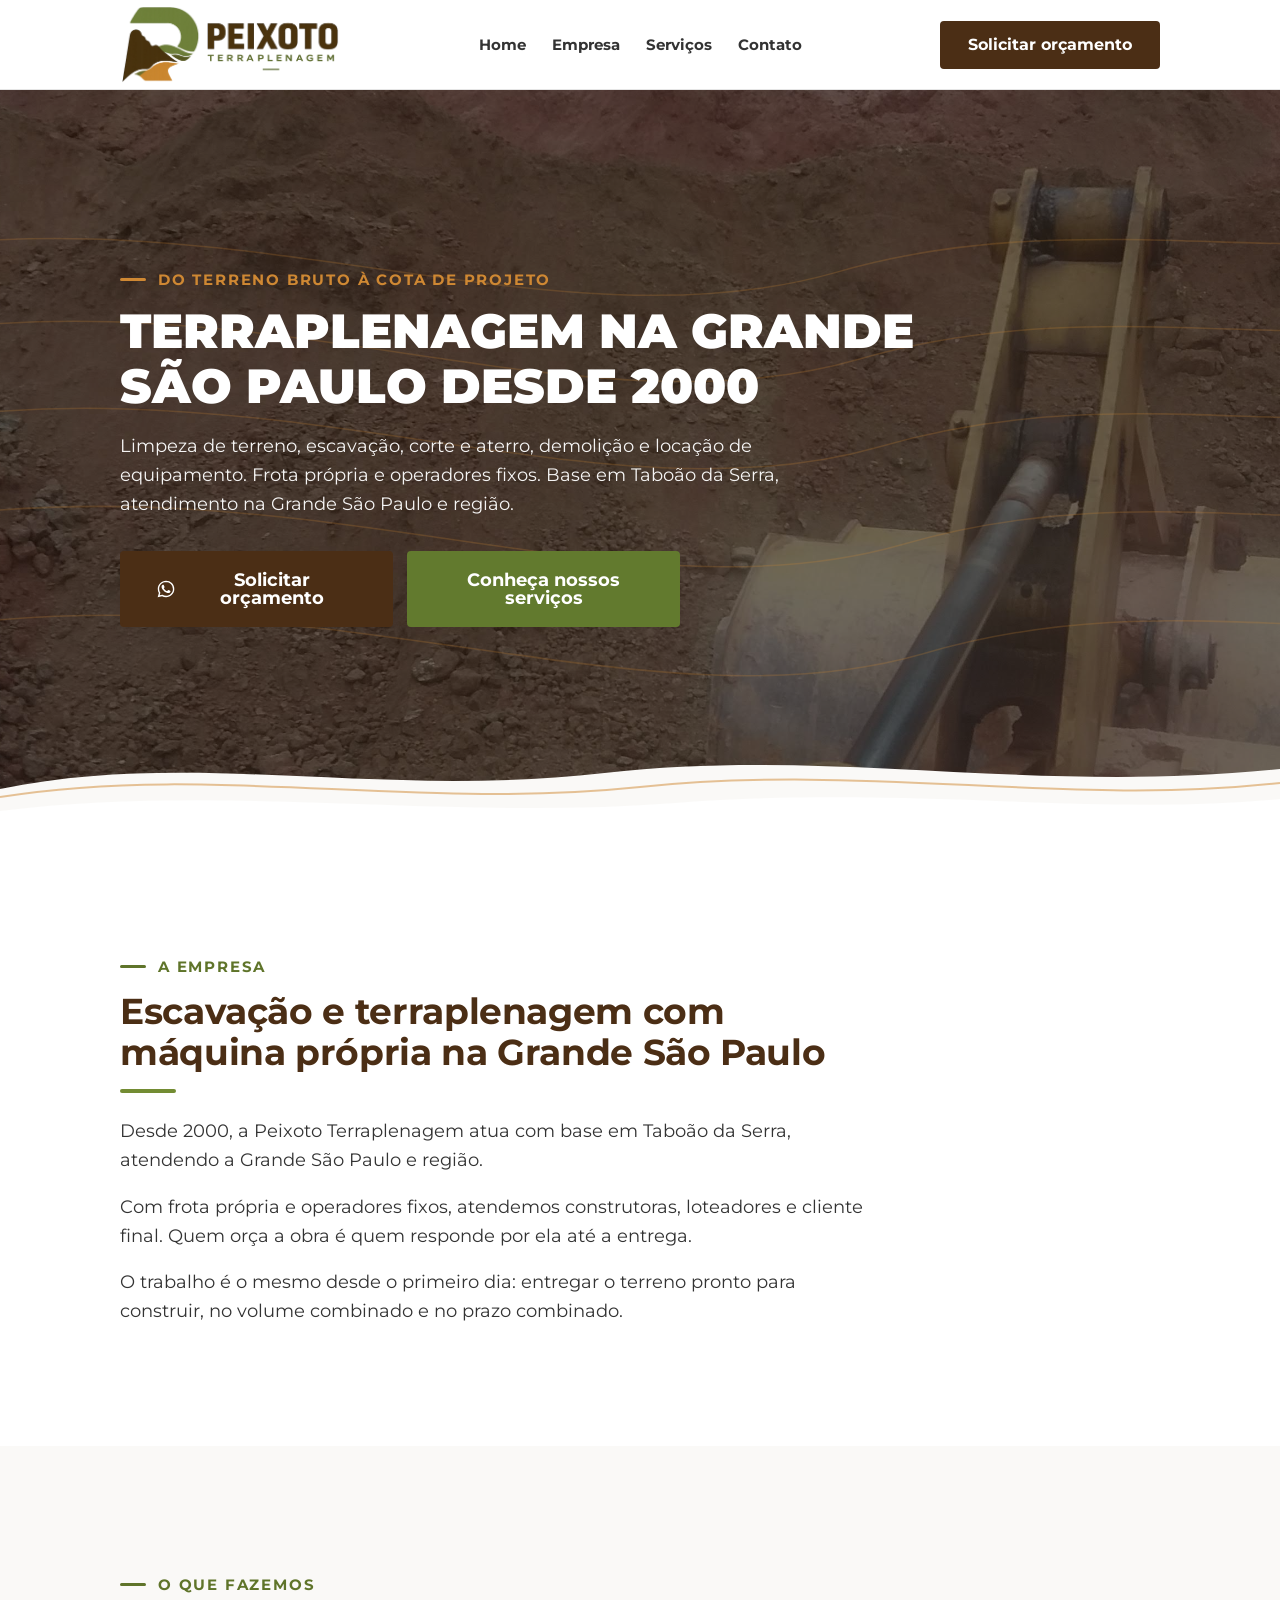
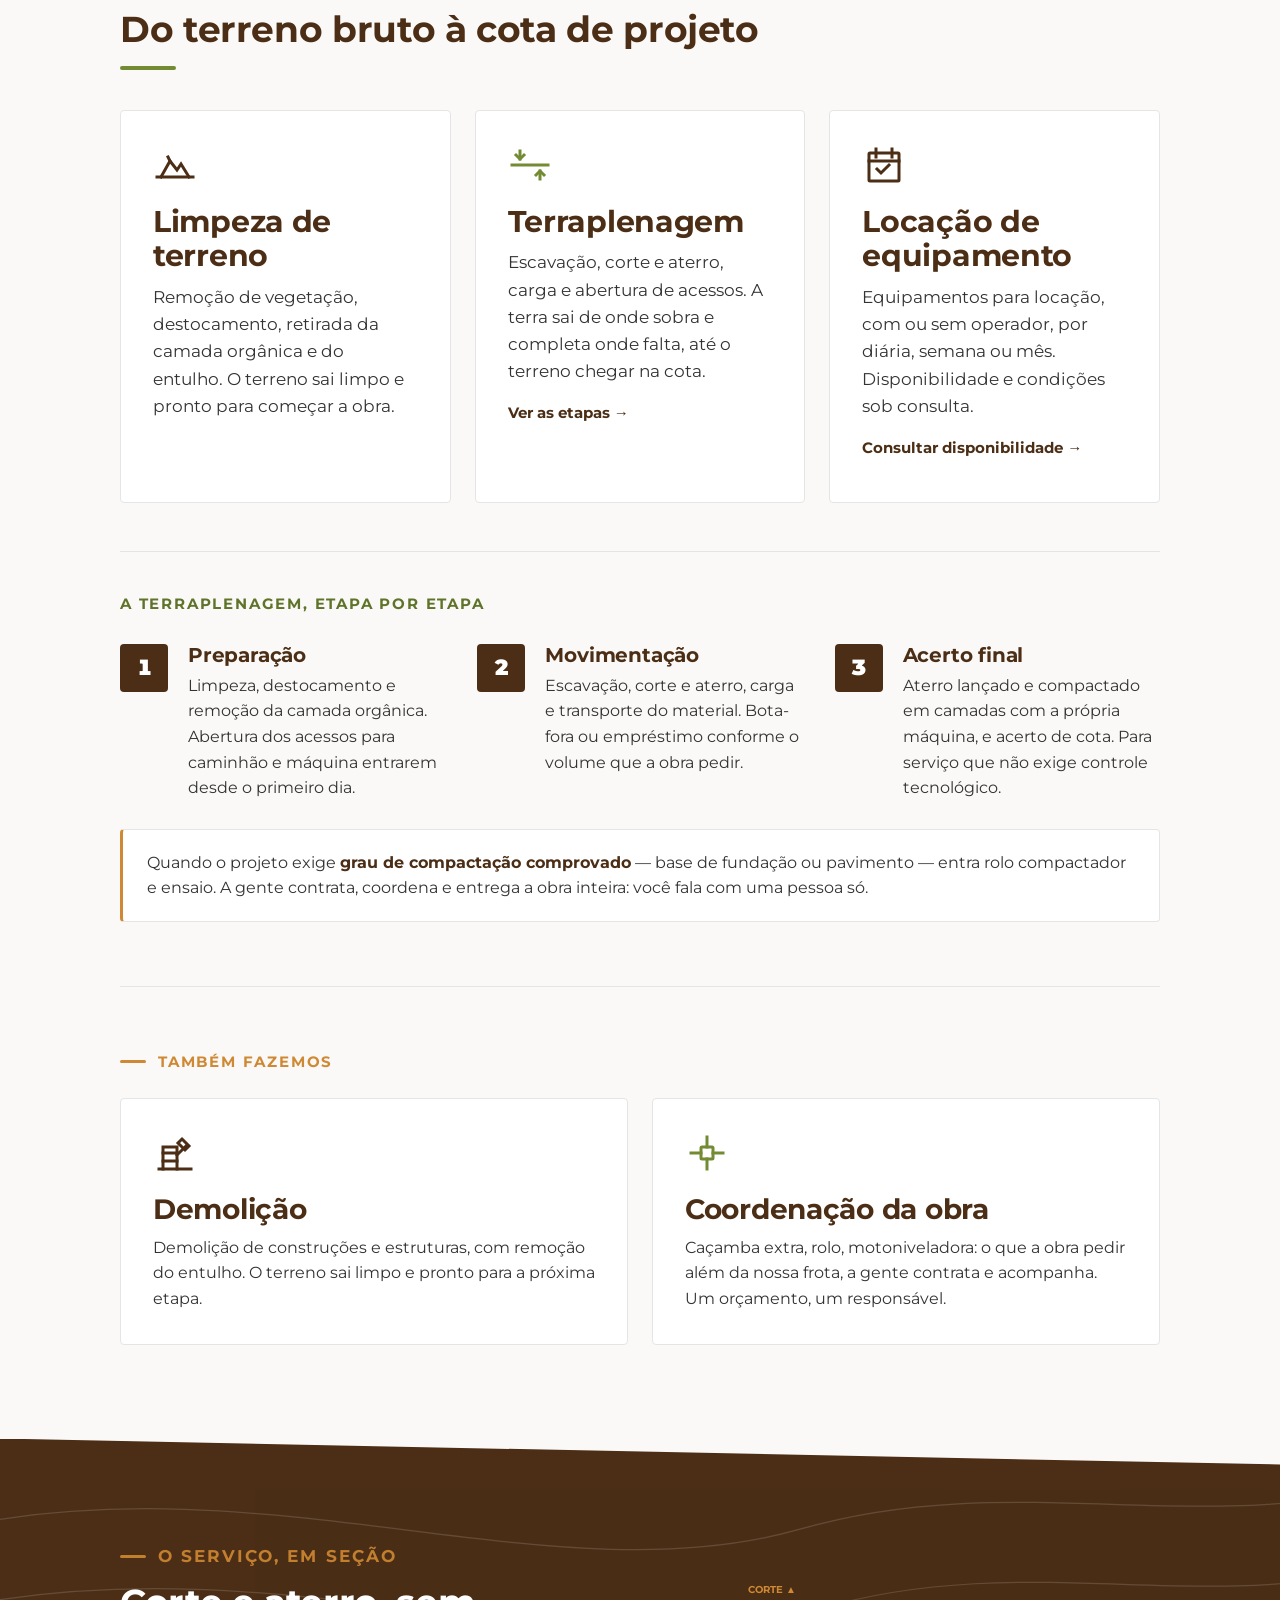
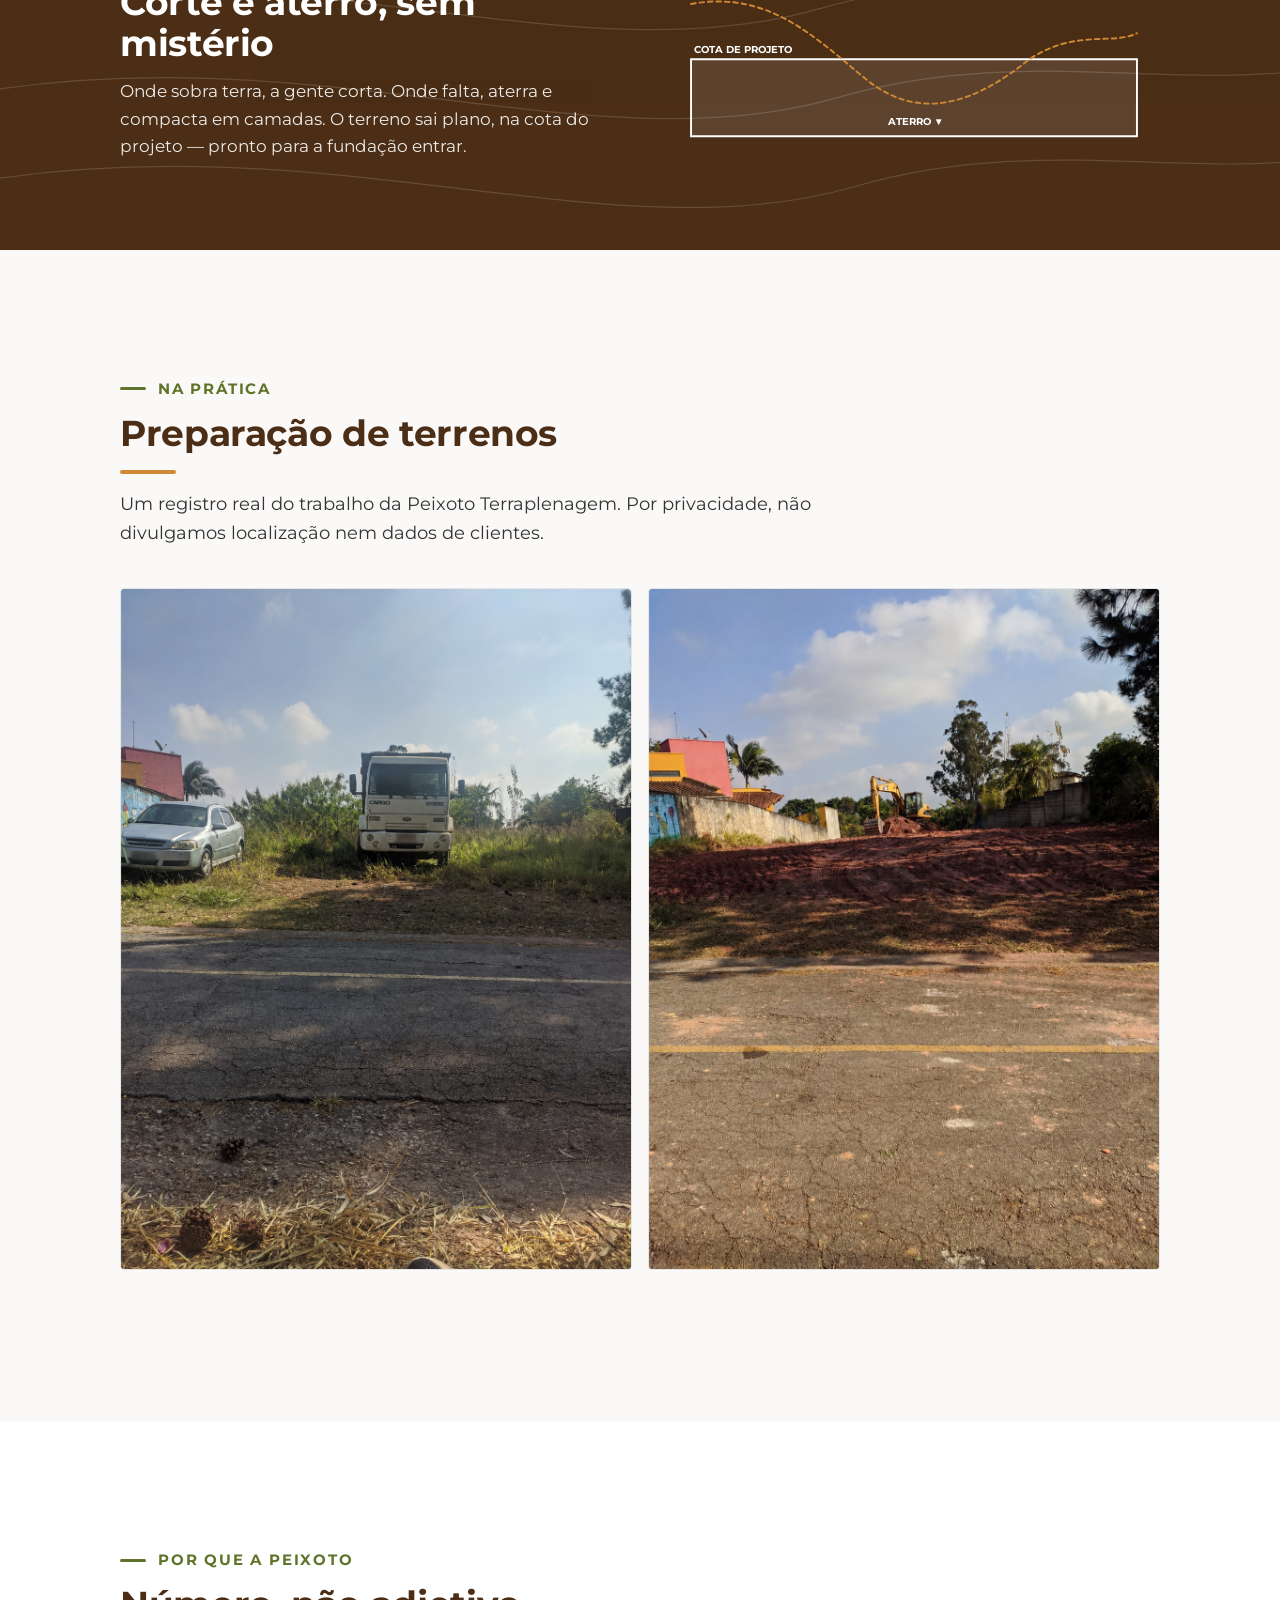
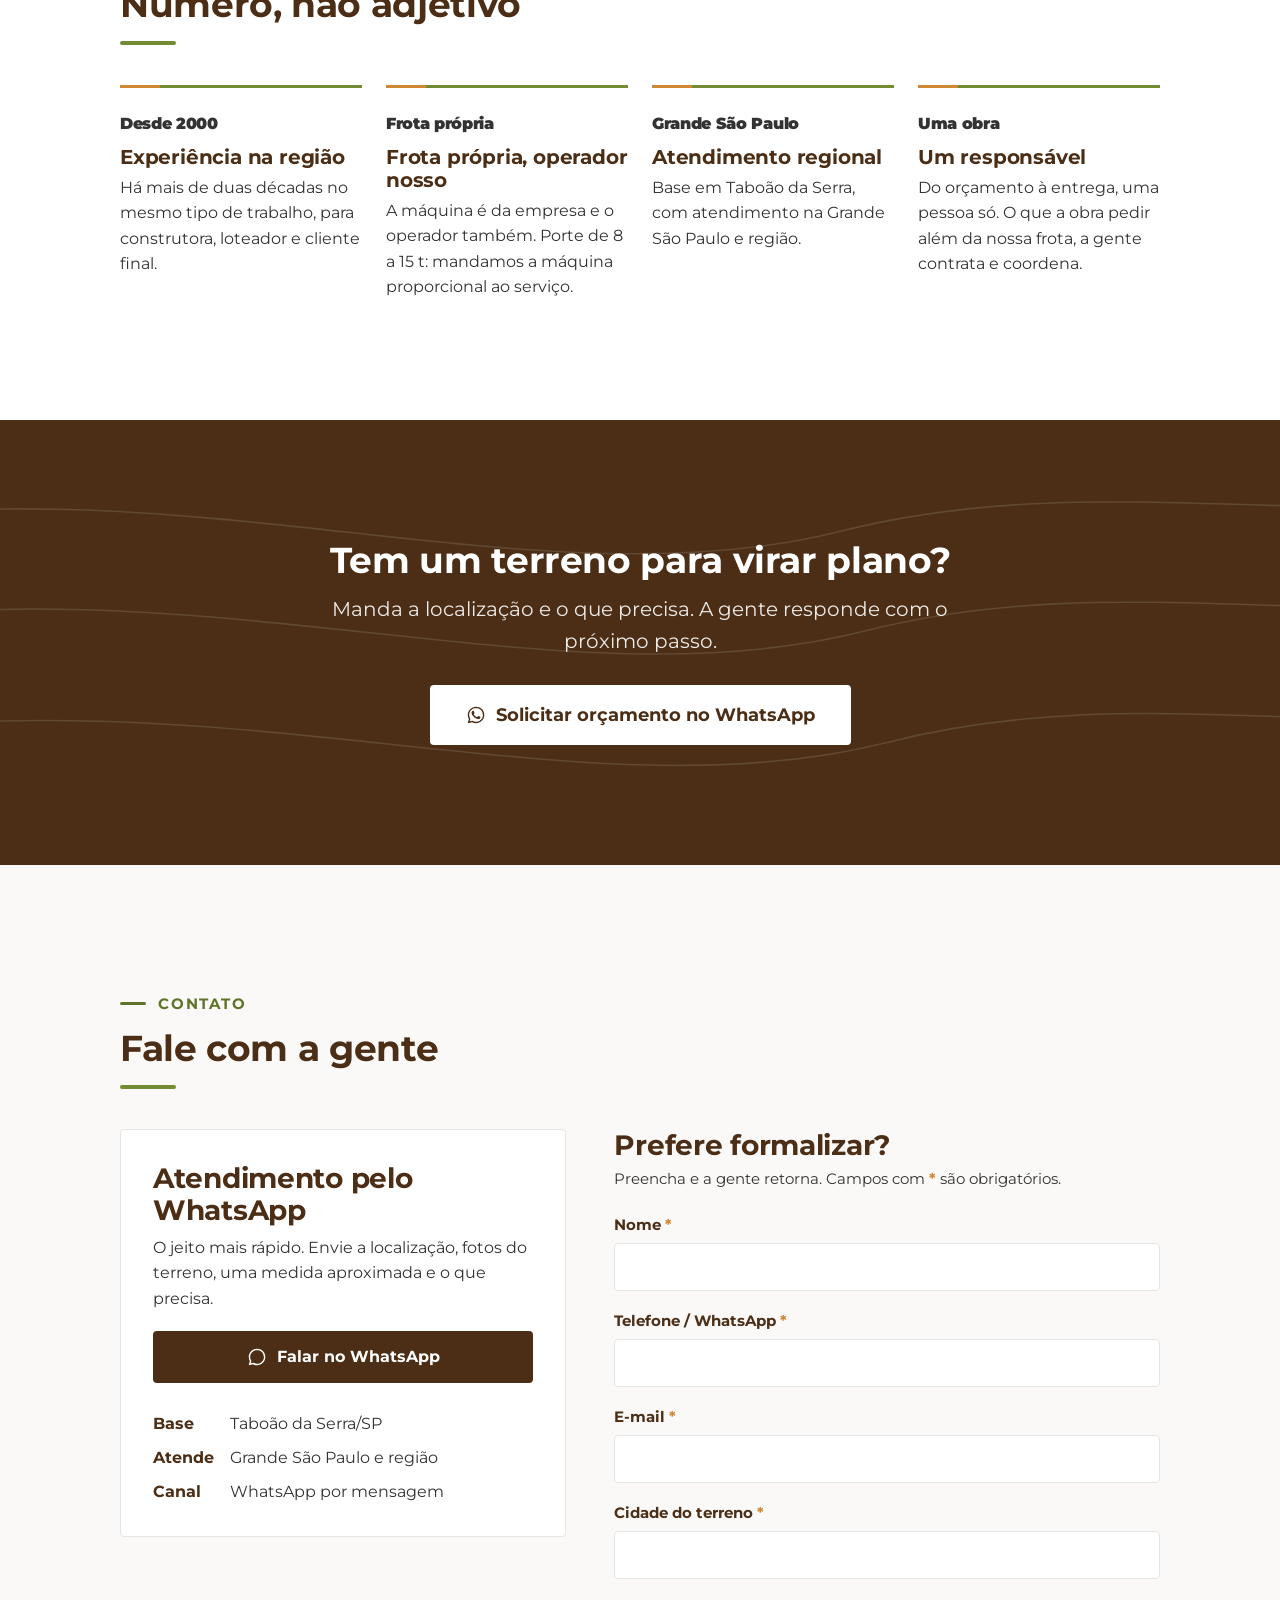
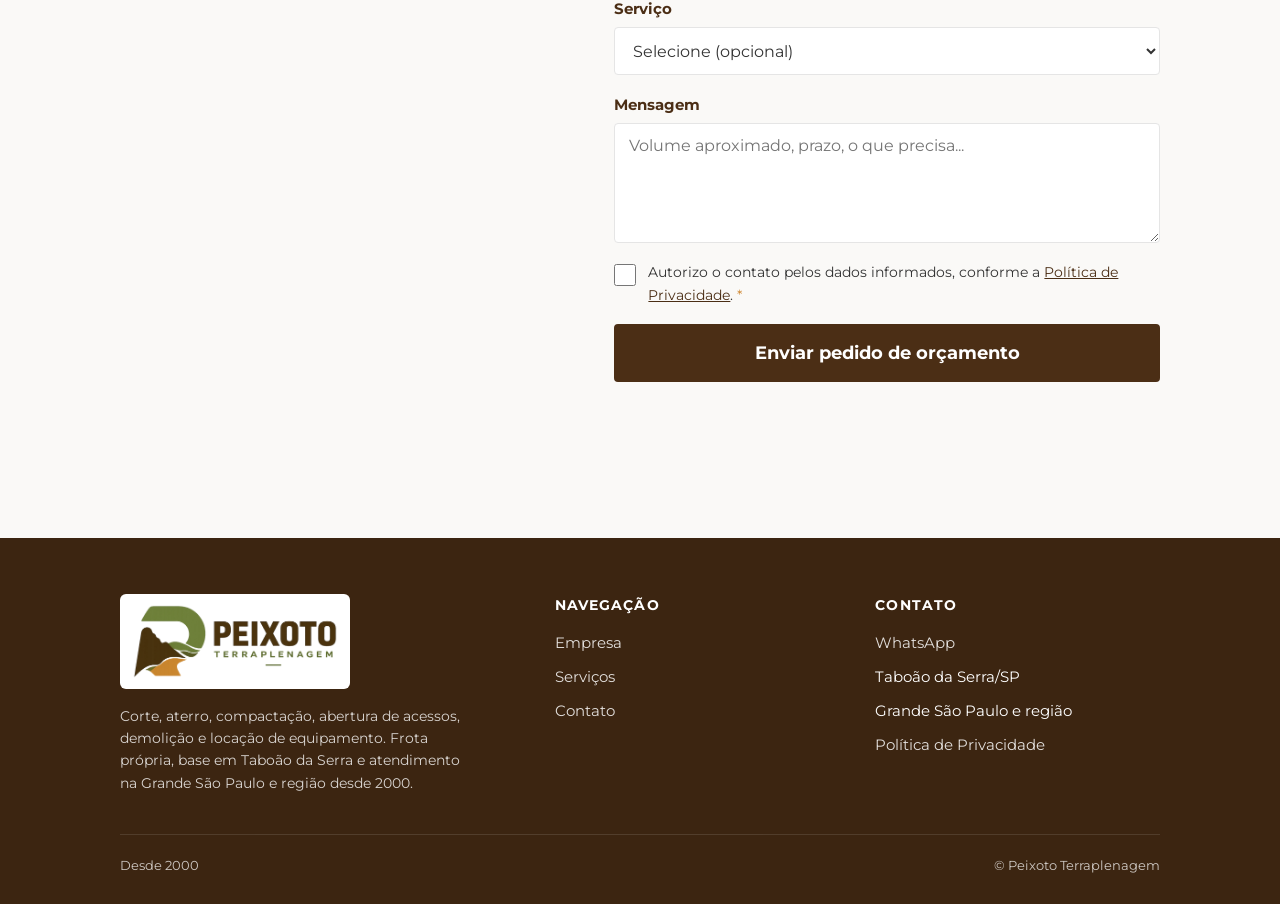
==== commit c1078d36: "Torna registro de obra mais discreto" ====
--- a/index.html
+++ b/index.html
@@ -92,7 +92,6 @@
           <li><a class="nav__link" href="#home">Home</a></li>
           <li><a class="nav__link" href="#empresa">Empresa</a></li>
           <li><a class="nav__link" href="#servicos">Serviços</a></li>
-          <li><a class="nav__link" href="#obras">Obras</a></li>
           <li><a class="nav__link" href="#contato">Contato</a></li>
         </ul>
       </nav>
@@ -117,7 +116,6 @@
       <li><a href="#home">Home</a></li>
       <li><a href="#empresa">Empresa</a></li>
       <li><a href="#servicos">Serviços</a></li>
-      <li><a href="#obras">Obras</a></li>
       <li><a href="#contato">Contato</a></li>
     </ul>
     <a class="btn btn--primary btn--block" href="https://wa.me/5511910110562?text=Ol%C3%A1%21%20Vi%20o%20site%20da%20Peixoto%20Terraplenagem%20e%20tenho%20interesse." target="_blank" rel="noopener">Solicitar orçamento no WhatsApp</a>
@@ -306,24 +304,22 @@
       </div>
     </section>
 
-    <!-- ══════════════════════ OBRAS ══════════════════════ -->
-    <section class="section section--alt" id="obras">
+    <!-- ══════════════════════ REGISTRO EM CAMPO ══════════════════════ -->
+    <section class="section section--alt" aria-label="Registro de preparação de terreno">
       <div class="container">
         <div class="section__head reveal">
-          <p class="kicker" style="color:var(--verde-texto)">Obras</p>
-          <h2>Antes e depois</h2>
+          <p class="kicker" style="color:var(--verde-texto)">Na prática</p>
+          <h2>Preparação de terrenos</h2>
           <div class="rule rule--ocre"></div>
-          <p style="margin-top:16px">Registros reais de serviços executados pela Peixoto Terraplenagem. Por privacidade, não divulgamos localização nem dados de clientes.</p>
-        </div>
-
-        <div class="obras__antes-depois reveal" aria-label="Comparativo de antes e depois da preparação de um terreno">
+          <p style="margin-top:16px">Um registro real do trabalho da Peixoto Terraplenagem. Por privacidade, não divulgamos localização nem dados de clientes.</p>
+        </div>
+
+        <div class="obras__antes-depois reveal">
           <figure class="antes-depois__item">
             <img src="assets/images/obra-antes-terreno.png" width="1086" height="1448" alt="Terreno com vegetação antes da limpeza e da preparação do solo" loading="lazy" decoding="async">
-            <figcaption>Antes</figcaption>
           </figure>
           <figure class="antes-depois__item">
             <img src="assets/images/obra-depois-terreno.png" width="1086" height="1448" alt="Terreno após a limpeza inicial e preparação para terraplenagem" loading="lazy" decoding="async">
-            <figcaption>Depois da limpeza inicial</figcaption>
           </figure>
         </div>
       </div>
@@ -500,7 +496,6 @@
           <ul>
             <li><a href="#empresa">Empresa</a></li>
             <li><a href="#servicos">Serviços</a></li>
-            <li><a href="#obras">Obras</a></li>
             <li><a href="#contato">Contato</a></li>
           </ul>
         </div>
--- a/css/styles.css
+++ b/css/styles.css
@@ -408,10 +408,6 @@
 .antes-depois__item img {
   display: block; width: 100%; aspect-ratio: 3 / 4;
   object-fit: cover; object-position: center;
-}
-.antes-depois__item figcaption {
-  padding: 12px 16px; color: var(--marrom);
-  font-size: 13px; font-weight: 800; letter-spacing: 0.06em; text-transform: uppercase;
 }
 /* ---------- 12. DIFERENCIAIS ---------- */
 .difs__grid { display: grid; gap: 24px; }
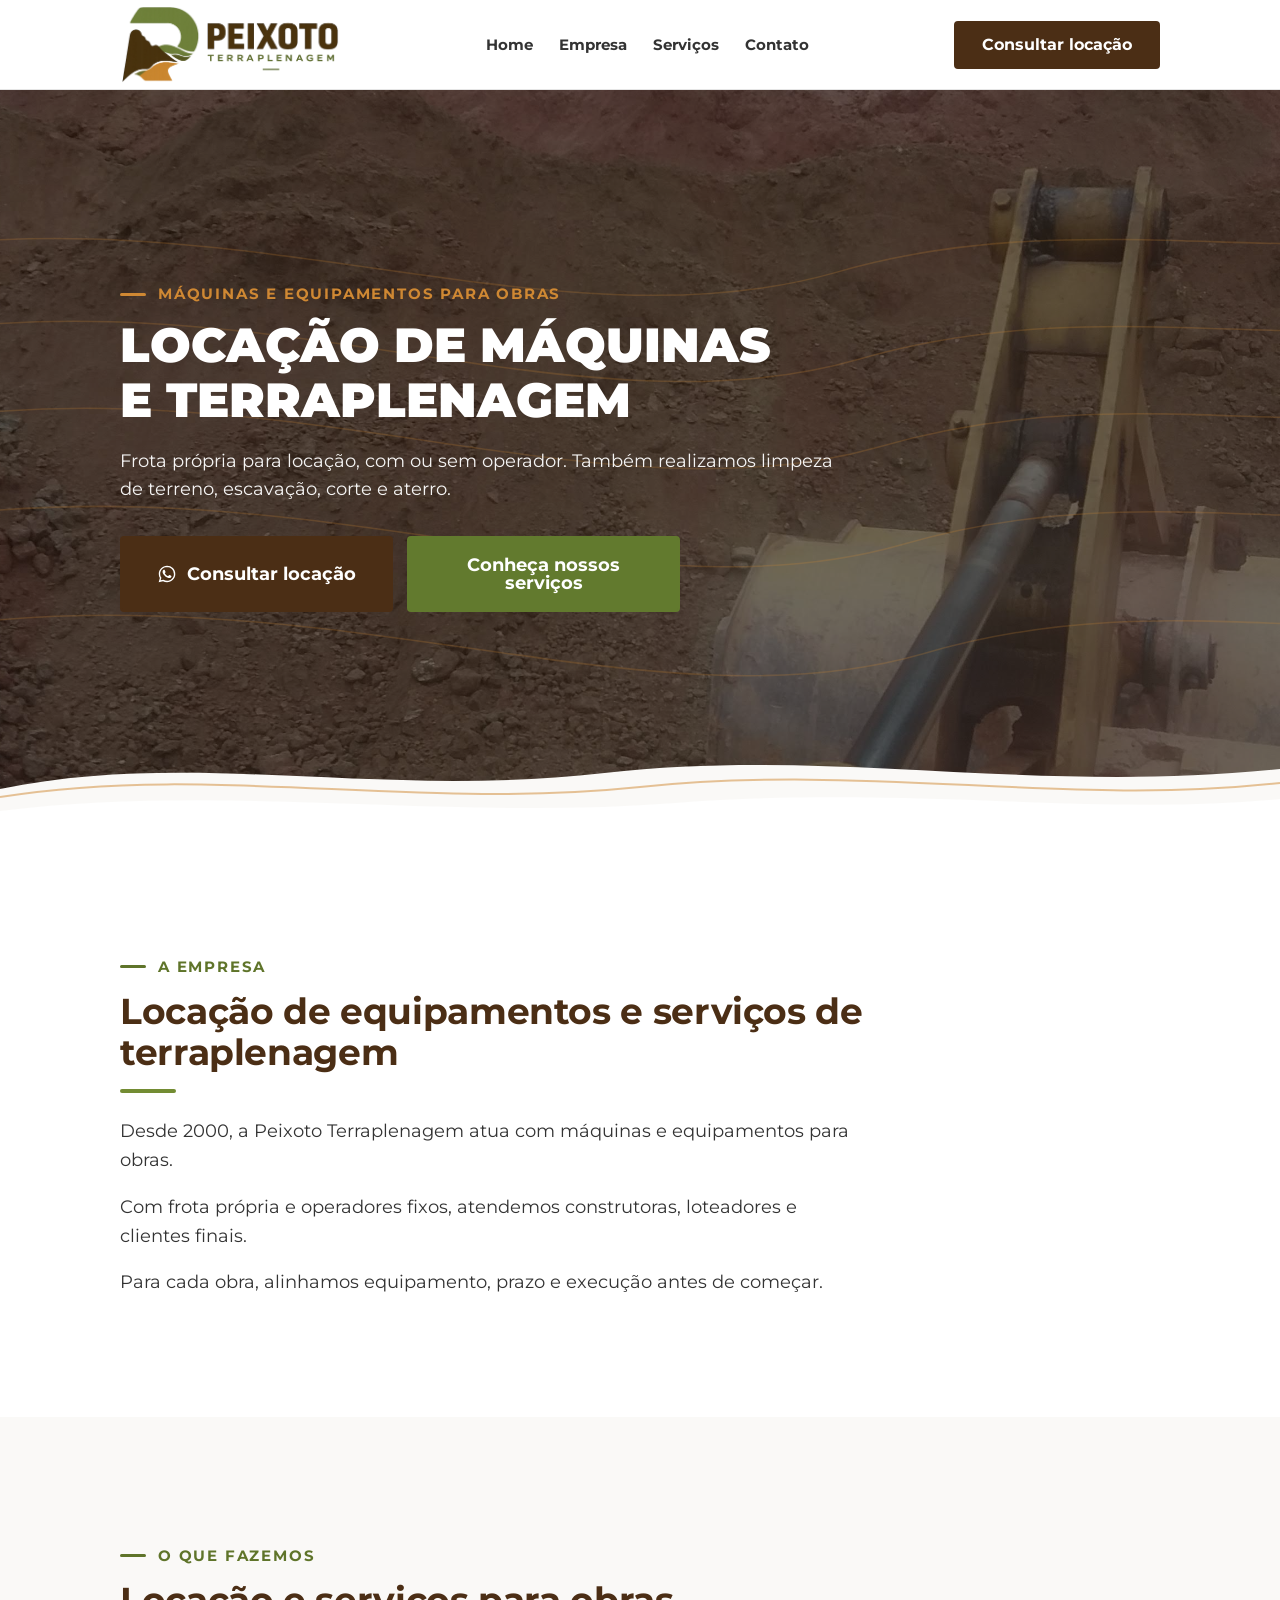
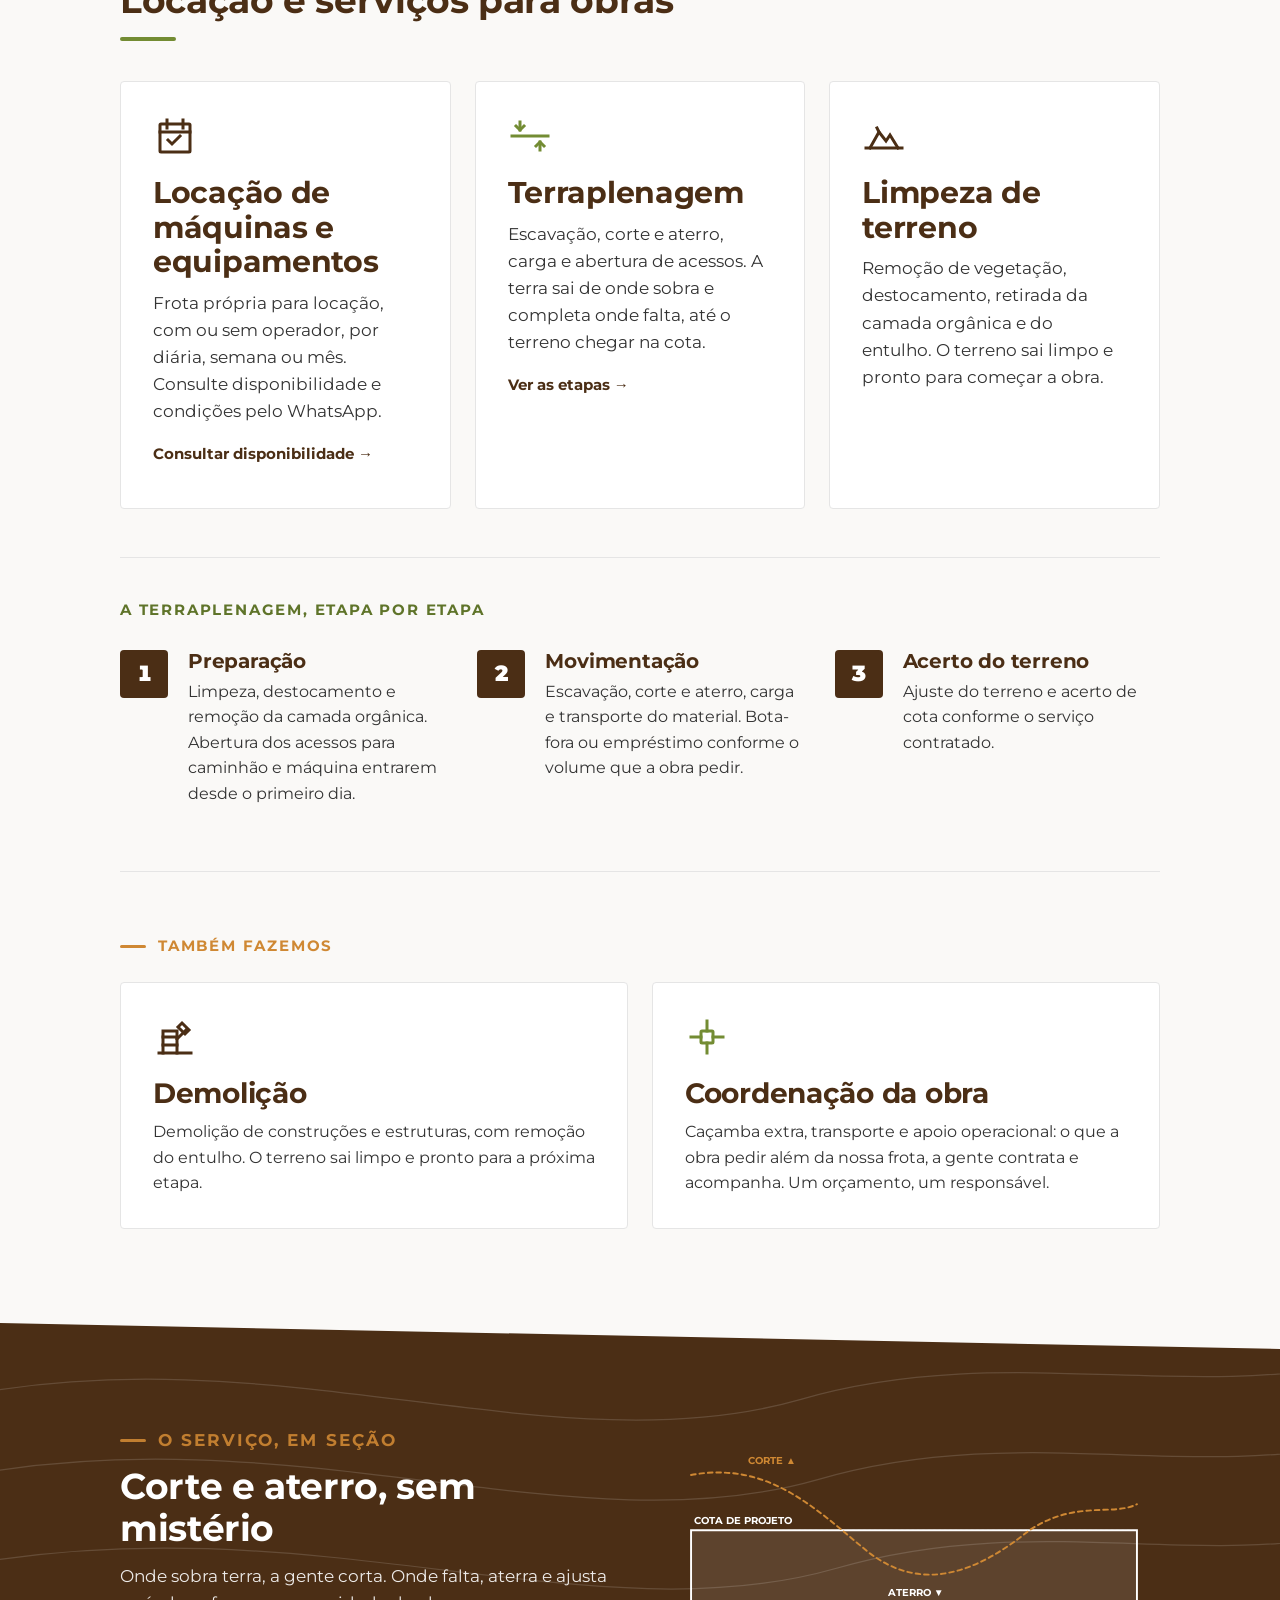
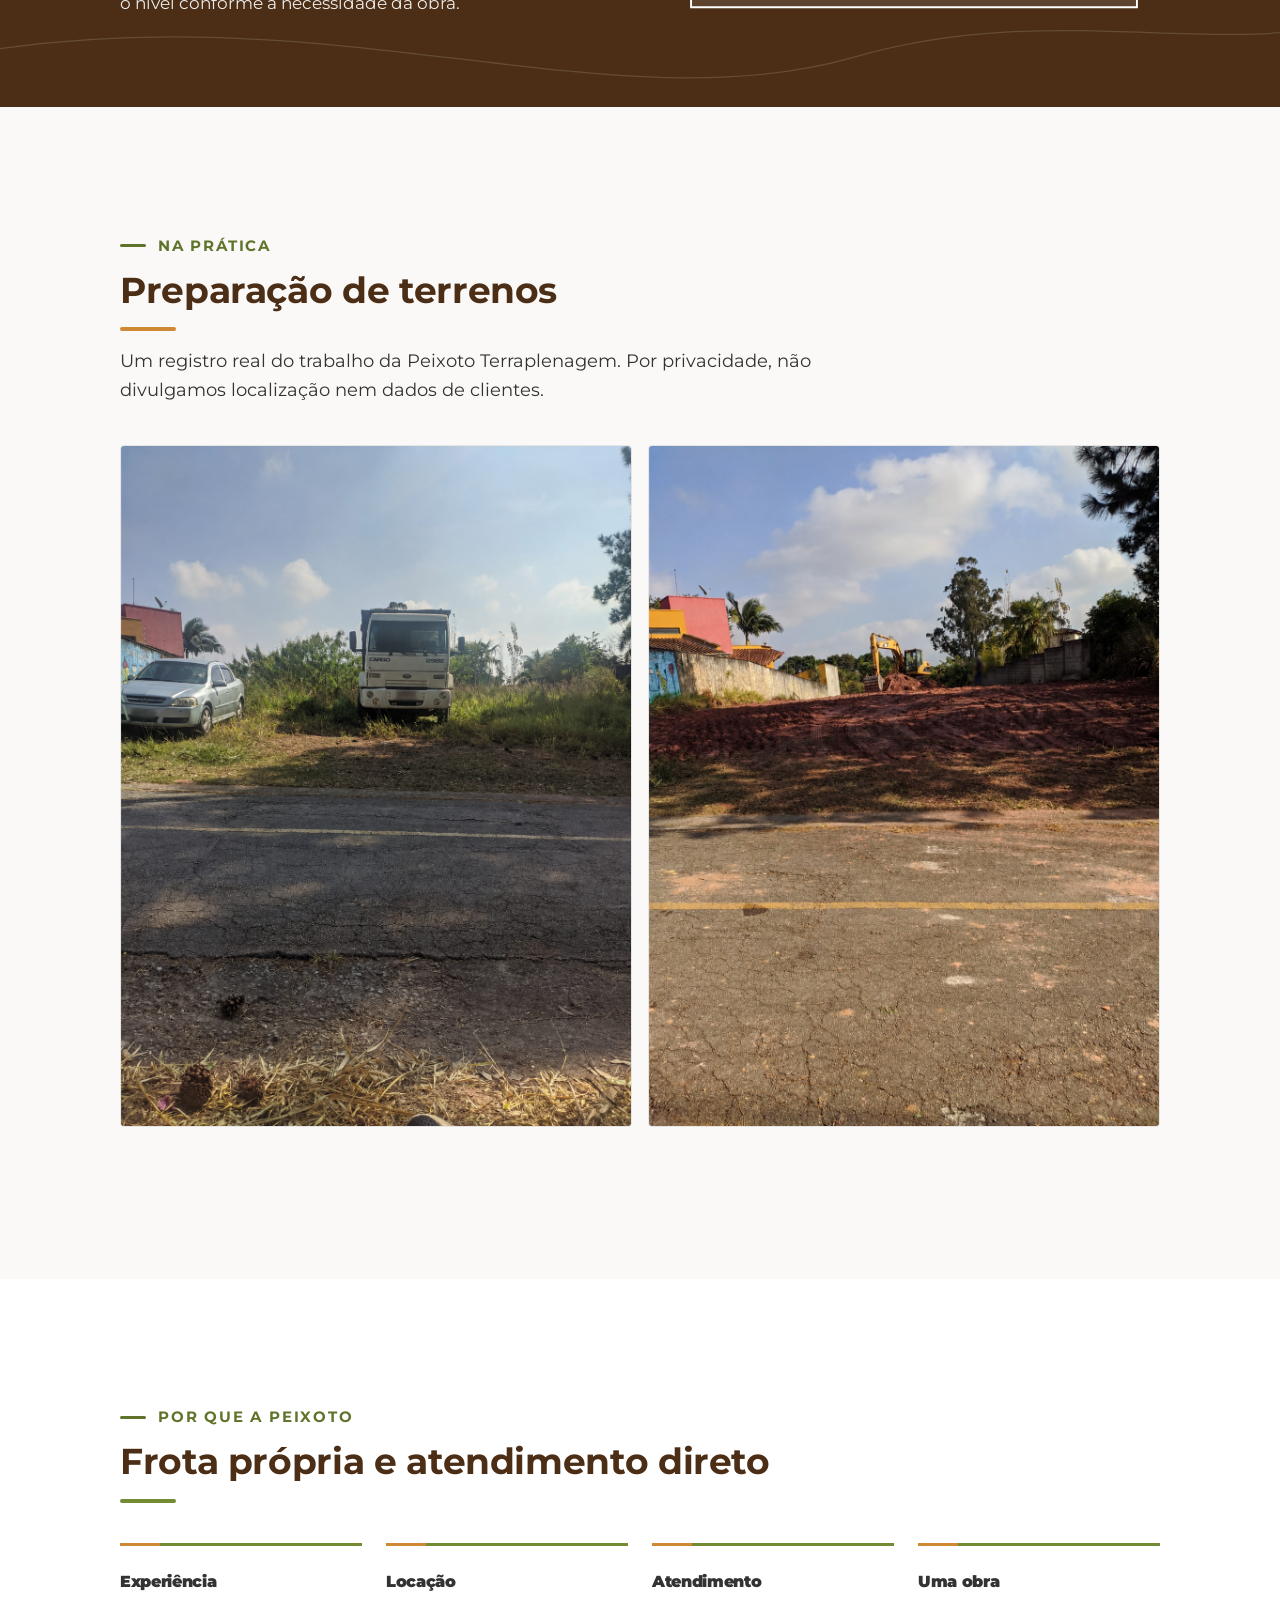
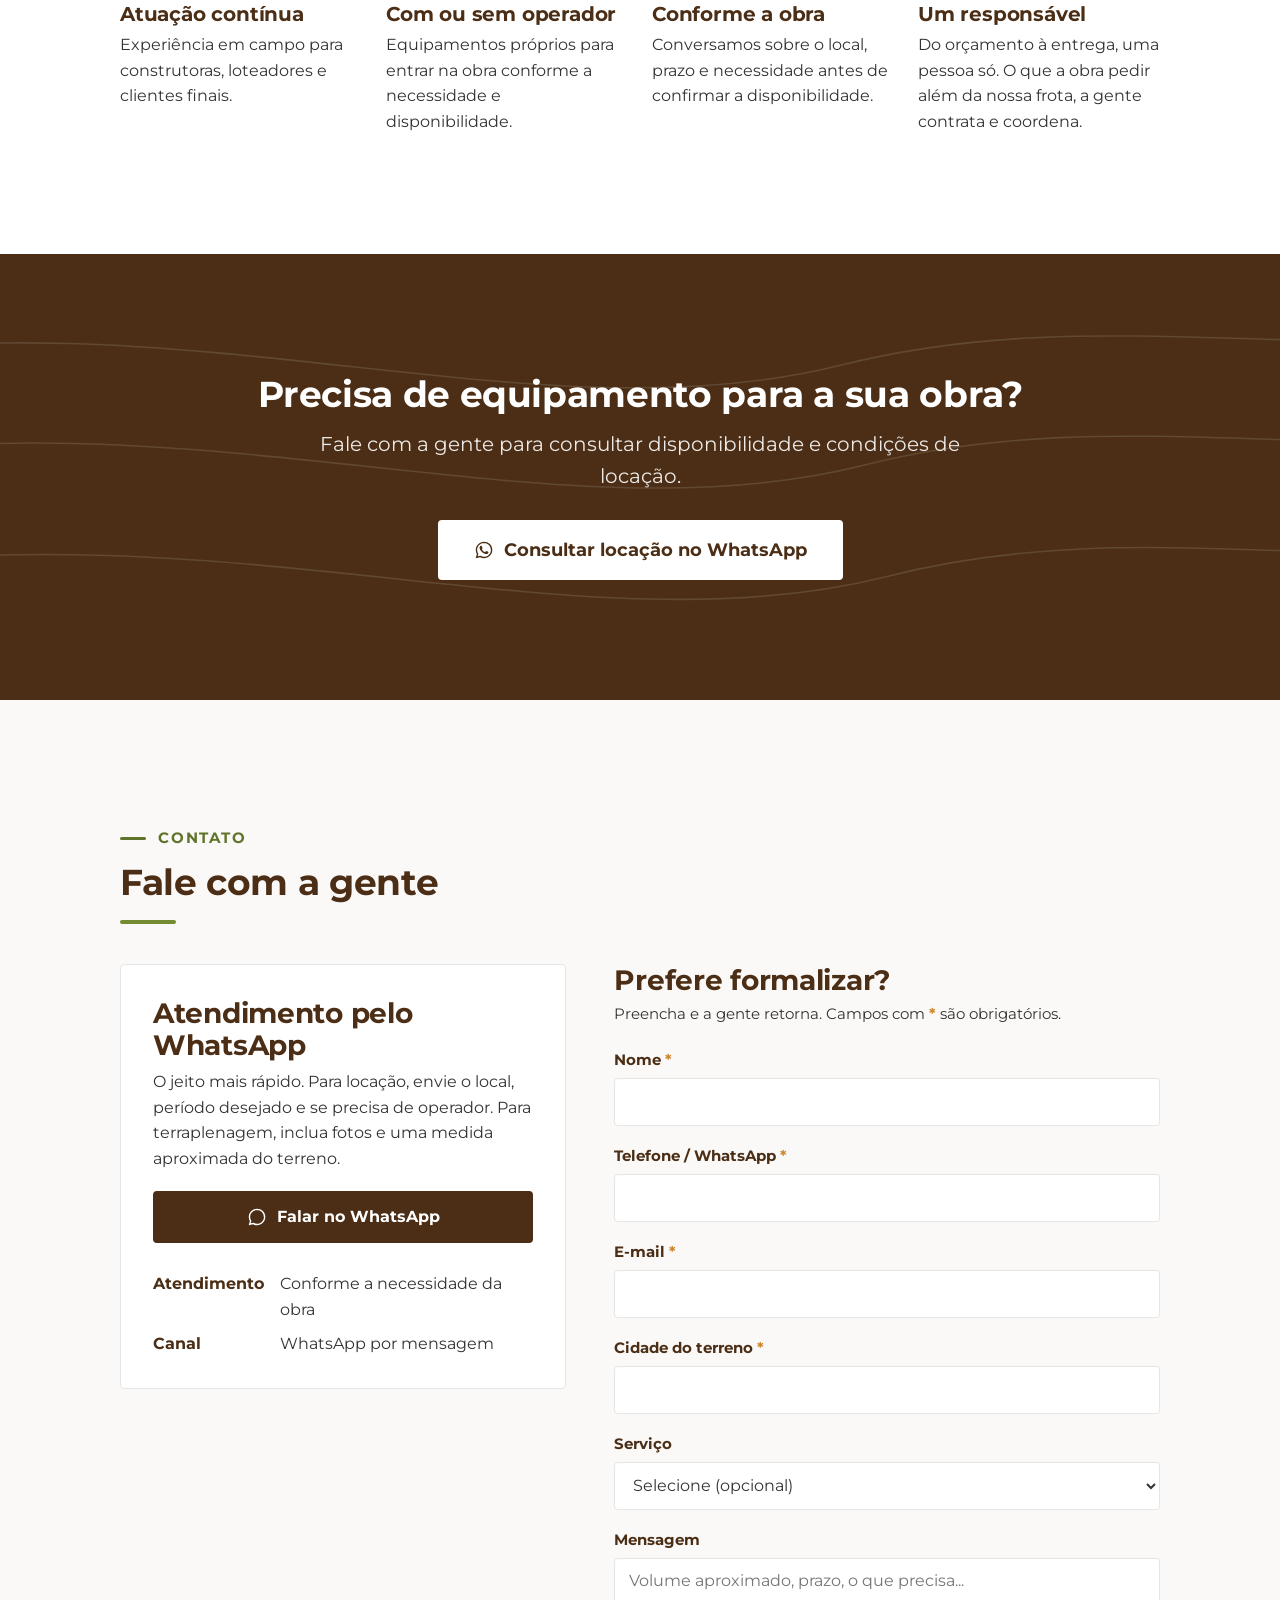
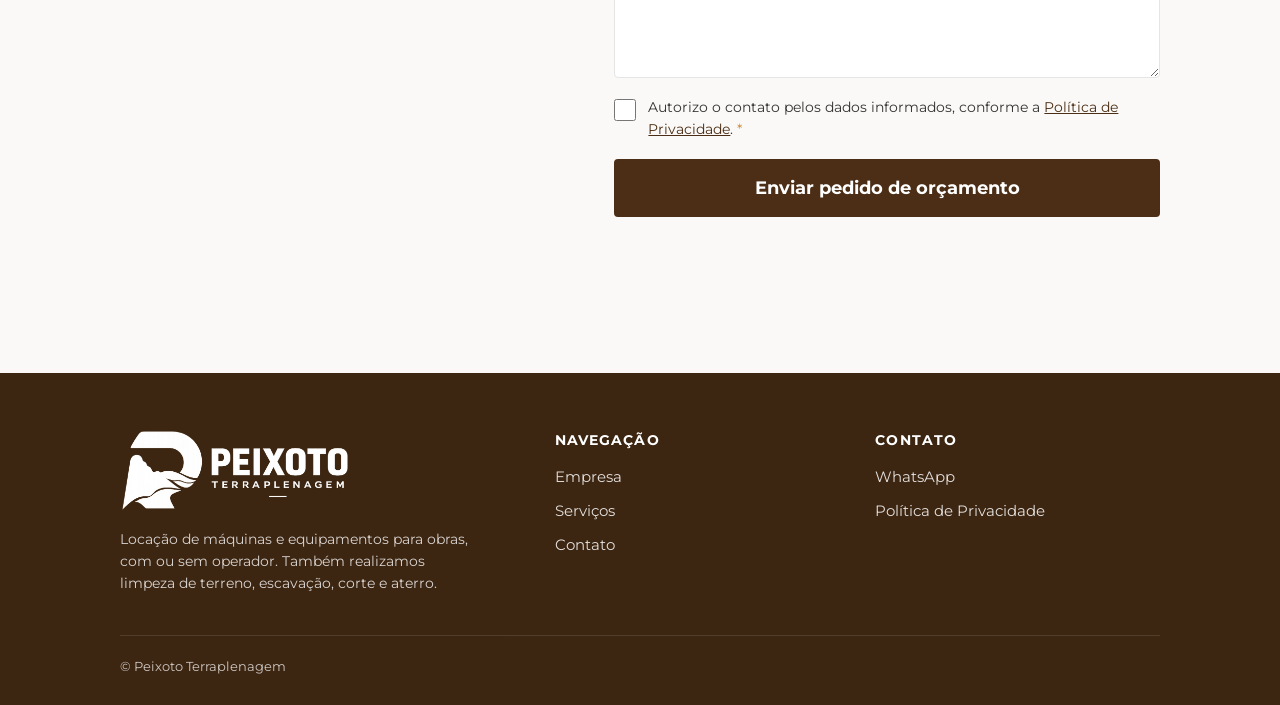
==== commit cf68b775: "Prioriza locação e amplia atendimento" ====
--- a/index.html
+++ b/index.html
@@ -17,12 +17,6 @@
                           mexer em js/main.js.
          E-mail, Instagram e CNPJ só entram quando forem fornecidos.
 
-       LUGAR E TEMPO
-         Base           → Taboão da Serra/SP
-         Atendimento    → Grande São Paulo e região
-         Fundação       → 2000; os anos das máquinas ainda precisam ser
-                          confirmados antes de publicar.
-
        FORMULÁRIO
          Chave do Web3Forms → constante WEB3FORMS_KEY, topo de
          js/main.js. Sem ela o pedido vai por WhatsApp (não se perde).
@@ -32,9 +26,8 @@
          placas de veículos ou órgão público atendido.
        ═══════════════════════════════════════════════════════════════════ -->
 
-  <!-- Título sem repetir "terraplenagem" duas vezes: cobre mais termo de busca -->
-  <title>Peixoto Terraplenagem — Escavação e limpeza de terreno em Taboão da Serra e região</title>
-  <meta name="description" content="Limpeza de terreno, terraplenagem e locação de equipamento com frota própria. Base em Taboão da Serra, atendimento na Grande São Paulo e região. Peça um orçamento pelo WhatsApp.">
+  <title>Peixoto Terraplenagem — Locação de máquinas e equipamentos</title>
+  <meta name="description" content="Locação de máquinas e equipamentos para obras, com ou sem operador. Também realizamos limpeza de terreno, escavação, corte e aterro. Consulte disponibilidade pelo WhatsApp.">
   <meta name="theme-color" content="#4B2E15">
   <meta name="robots" content="index,follow">
   <link rel="canonical" href="https://guilhermeopaixao2-arch.github.io/Projetos/">
@@ -44,8 +37,8 @@
 
   <!-- Open Graph -->
   <meta property="og:type" content="website">
-  <meta property="og:title" content="Peixoto Terraplenagem — Escavação e limpeza de terreno em Taboão da Serra e região">
-  <meta property="og:description" content="Limpeza de terreno, terraplenagem e locação de equipamento com frota própria. Base em Taboão da Serra, atendimento na Grande São Paulo e região.">
+  <meta property="og:title" content="Peixoto Terraplenagem — Locação de máquinas e equipamentos">
+  <meta property="og:description" content="Locação de máquinas e equipamentos para obras, com ou sem operador. Também realizamos limpeza de terreno, escavação, corte e aterro.">
   <meta property="og:locale" content="pt_BR">
   <meta property="og:url" content="https://guilhermeopaixao2-arch.github.io/Projetos/">
   <meta property="og:image" content="https://guilhermeopaixao2-arch.github.io/Projetos/assets/images/hero-cat-em-operacao.jpg">
@@ -58,22 +51,14 @@
 
   <link rel="stylesheet" href="css/styles.css">
 
-  <!-- Schema.org LocalBusiness (SEO local) — preencher os campos -->
+  <!-- Schema.org Organization -->
   <script type="application/ld+json">
   {
     "@context": "https://schema.org",
-    "@type": "LocalBusiness",
+    "@type": "Organization",
     "name": "Peixoto Terraplenagem",
-    "description": "Limpeza de terreno, terraplenagem e locação de equipamento com frota própria: escavação, corte e aterro, carga, abertura de acessos e demolição.",
-    "areaServed": "Grande São Paulo e região, com base em Taboão da Serra/SP",
-    "url": "https://guilhermeopaixao2-arch.github.io/Projetos/",
-    "foundingDate": "2000",
-    "address": {
-      "@type": "PostalAddress",
-      "addressLocality": "Taboão da Serra",
-      "addressRegion": "SP",
-      "addressCountry": "BR"
-    }
+    "description": "Locação de máquinas e equipamentos para obras, com ou sem operador. Limpeza de terreno, escavação, corte e aterro.",
+    "url": "https://guilhermeopaixao2-arch.github.io/Projetos/"
   }
   </script>
 </head>
@@ -101,7 +86,7 @@
         <a class="header__wpp" href="https://wa.me/5511910110562?text=Ol%C3%A1%21%20Vi%20o%20site%20da%20Peixoto%20Terraplenagem%20e%20tenho%20interesse." target="_blank" rel="noopener" aria-label="Falar no WhatsApp">
           <svg viewBox="0 0 24 24" fill="currentColor" aria-hidden="true"><path d="M12.04 2C6.58 2 2.13 6.45 2.13 11.91c0 1.75.46 3.45 1.32 4.95L2 22l5.25-1.38a9.9 9.9 0 0 0 4.79 1.22h.01c5.46 0 9.91-4.45 9.91-9.91 0-2.65-1.03-5.14-2.9-7.01A9.82 9.82 0 0 0 12.04 2Zm0 1.67c2.2 0 4.27.86 5.83 2.42a8.18 8.18 0 0 1 2.42 5.82c0 4.54-3.7 8.24-8.25 8.24a8.2 8.2 0 0 1-4.19-1.15l-.3-.18-3.11.82.83-3.04-.2-.31a8.17 8.17 0 0 1-1.26-4.38c0-4.54 3.7-8.24 8.24-8.24Zm4.76 10.35c-.26-.13-1.54-.76-1.77-.85-.24-.09-.41-.13-.59.13-.17.26-.67.85-.83 1.03-.15.17-.3.19-.56.06-.26-.13-1.1-.4-2.1-1.29-.78-.69-1.3-1.55-1.46-1.81-.15-.26-.02-.4.11-.53.12-.12.26-.3.39-.46.13-.15.17-.26.26-.43.09-.17.04-.32-.02-.46-.06-.13-.59-1.42-.81-1.94-.21-.51-.43-.44-.59-.45l-.5-.01c-.17 0-.46.06-.7.32-.24.26-.92.9-.92 2.19 0 1.29.94 2.53 1.07 2.71.13.17 1.85 2.82 4.48 3.95.63.27 1.11.43 1.49.55.63.2 1.2.17 1.65.1.5-.07 1.54-.63 1.76-1.24.22-.61.22-1.13.15-1.24-.06-.11-.24-.17-.5-.3Z"/></svg>
         </a>
-        <a class="btn btn--primary header__cta" href="https://wa.me/5511910110562?text=Ol%C3%A1%21%20Vi%20o%20site%20da%20Peixoto%20Terraplenagem%20e%20tenho%20interesse." target="_blank" rel="noopener">Solicitar orçamento</a>
+        <a class="btn btn--primary header__cta" href="https://wa.me/5511910110562?text=Ol%C3%A1%21%20Vi%20o%20site%20da%20Peixoto%20Terraplenagem%20e%20tenho%20interesse." target="_blank" rel="noopener">Consultar locação</a>
         <button class="hamburger" type="button" aria-label="Abrir menu" aria-expanded="false" aria-controls="mobile-menu">
           <svg class="icon-open" viewBox="0 0 24 24" fill="none" stroke="currentColor" stroke-width="2" stroke-linecap="round" aria-hidden="true"><path d="M3 6h18M3 12h18M3 18h18"/></svg>
           <svg class="icon-close" viewBox="0 0 24 24" fill="none" stroke="currentColor" stroke-width="2" stroke-linecap="round" aria-hidden="true"><path d="M6 6l12 12M18 6 6 18"/></svg>
@@ -118,7 +103,7 @@
       <li><a href="#servicos">Serviços</a></li>
       <li><a href="#contato">Contato</a></li>
     </ul>
-    <a class="btn btn--primary btn--block" href="https://wa.me/5511910110562?text=Ol%C3%A1%21%20Vi%20o%20site%20da%20Peixoto%20Terraplenagem%20e%20tenho%20interesse." target="_blank" rel="noopener">Solicitar orçamento no WhatsApp</a>
+    <a class="btn btn--primary btn--block" href="https://wa.me/5511910110562?text=Ol%C3%A1%21%20Vi%20o%20site%20da%20Peixoto%20Terraplenagem%20e%20tenho%20interesse." target="_blank" rel="noopener">Consultar locação no WhatsApp</a>
   </div>
 
   <main id="conteudo">
@@ -140,13 +125,13 @@
       </svg>
 
       <div class="container hero__inner">
-        <p class="kicker">Do terreno bruto à cota de projeto</p>
-        <h1>Terraplenagem na Grande São Paulo desde 2000</h1>
-        <p class="hero__sub">Limpeza de terreno, escavação, corte e aterro, demolição e locação de equipamento. Frota própria e operadores fixos. Base em Taboão da Serra, atendimento na Grande São Paulo e região.</p>
+        <p class="kicker">Máquinas e equipamentos para obras</p>
+        <h1>Locação de máquinas e terraplenagem</h1>
+        <p class="hero__sub">Frota própria para locação, com ou sem operador. Também realizamos limpeza de terreno, escavação, corte e aterro.</p>
         <div class="hero__buttons">
           <a class="btn btn--primary btn--lg" href="https://wa.me/5511910110562?text=Ol%C3%A1%21%20Vi%20o%20site%20da%20Peixoto%20Terraplenagem%20e%20tenho%20interesse." target="_blank" rel="noopener">
             <svg viewBox="0 0 24 24" fill="currentColor" aria-hidden="true"><path d="M12.04 2C6.58 2 2.13 6.45 2.13 11.91c0 1.75.46 3.45 1.32 4.95L2 22l5.25-1.38a9.9 9.9 0 0 0 4.79 1.22h.01c5.46 0 9.91-4.45 9.91-9.91 0-2.65-1.03-5.14-2.9-7.01A9.82 9.82 0 0 0 12.04 2Zm0 1.67c2.2 0 4.27.86 5.83 2.42a8.18 8.18 0 0 1 2.42 5.82c0 4.54-3.7 8.24-8.25 8.24a8.2 8.2 0 0 1-4.19-1.15l-.3-.18-3.11.82.83-3.04-.2-.31a8.17 8.17 0 0 1-1.26-4.38c0-4.54 3.7-8.24 8.24-8.24Zm4.76 10.35c-.26-.13-1.54-.76-1.77-.85-.24-.09-.41-.13-.59.13-.17.26-.67.85-.83 1.03-.15.17-.3.19-.56.06-.26-.13-1.1-.4-2.1-1.29-.78-.69-1.3-1.55-1.46-1.81-.15-.26-.02-.4.11-.53.12-.12.26-.3.39-.46.13-.15.17-.26.26-.43.09-.17.04-.32-.02-.46-.06-.13-.59-1.42-.81-1.94-.21-.51-.43-.44-.59-.45l-.5-.01c-.17 0-.46.06-.7.32-.24.26-.92.9-.92 2.19 0 1.29.94 2.53 1.07 2.71.13.17 1.85 2.82 4.48 3.95.63.27 1.11.43 1.49.55.63.2 1.2.17 1.65.1.5-.07 1.54-.63 1.76-1.24.22-.61.22-1.13.15-1.24-.06-.11-.24-.17-.5-.3Z"/></svg>
-            Solicitar orçamento
+            Consultar locação
           </a>
           <a class="btn btn--secondary btn--lg" href="#servicos">Conheça nossos serviços</a>
         </div>
@@ -166,11 +151,11 @@
       <div class="container">
         <div class="empresa__text reveal">
           <p class="kicker" style="color:var(--verde-texto)">A empresa</p>
-          <h2>Escavação e terraplenagem com máquina própria na Grande São Paulo</h2>
+          <h2>Locação de equipamentos e serviços de terraplenagem</h2>
           <div class="rule"></div>
-          <p style="margin-top:24px">Desde 2000, a Peixoto Terraplenagem atua com base em Taboão da Serra, atendendo a Grande São Paulo e região.</p>
-          <p>Com frota própria e operadores fixos, atendemos construtoras, loteadores e cliente final. Quem orça a obra é quem responde por ela até a entrega.</p>
-          <p>O trabalho é o mesmo desde o primeiro dia: entregar o terreno pronto para construir, no volume combinado e no prazo combinado.</p>
+          <p style="margin-top:24px">Desde 2000, a Peixoto Terraplenagem atua com máquinas e equipamentos para obras.</p>
+          <p>Com frota própria e operadores fixos, atendemos construtoras, loteadores e clientes finais.</p>
+          <p>Para cada obra, alinhamos equipamento, prazo e execução antes de começar.</p>
         </div>
 
       </div>
@@ -181,20 +166,21 @@
       <div class="container">
         <div class="section__head reveal">
           <p class="kicker" style="color:var(--verde-texto)">O que fazemos</p>
-          <h2>Do terreno bruto à cota de projeto</h2>
+          <h2>Locação e serviços para obras</h2>
           <div class="rule"></div>
         </div>
 
-        <!-- Tres focos reais. Cada um so promete o que a frota executa. -->
+        <!-- Serviços disponíveis conforme a necessidade da obra. -->
         <div class="grid grid--3">
           <article class="card card--foco reveal">
             <div class="card__icon" aria-hidden="true">
               <svg viewBox="0 0 44 44" fill="none" stroke="currentColor" stroke-width="3" stroke-linecap="square" stroke-linejoin="miter">
-                <path d="M4 34h36"/><path d="M8 34l9-16 7 9 4-6 8 13"/><path d="M17 18l-2-4"/>
+                <rect x="7" y="10" width="30" height="28" rx="1"/><path d="M7 18h30"/><path d="M14 6v8"/><path d="M30 6v8"/><path d="M15 26l4 4 8-8"/>
               </svg>
             </div>
-            <h3>Limpeza de terreno</h3>
-            <p>Remoção de vegetação, destocamento, retirada da camada orgânica e do entulho. O terreno sai limpo e pronto para começar a obra.</p>
+            <h3>Locação de máquinas e equipamentos</h3>
+            <p>Frota própria para locação, com ou sem operador, por diária, semana ou mês. Consulte disponibilidade e condições pelo WhatsApp.</p>
+            <a class="card__link" href="https://wa.me/5511910110562?text=Ol%C3%A1%21%20Vi%20o%20site%20da%20Peixoto%20Terraplenagem%20e%20tenho%20interesse." target="_blank" rel="noopener">Consultar disponibilidade &rarr;</a>
           </article>
 
           <article class="card card--foco reveal">
@@ -211,12 +197,11 @@
           <article class="card card--foco reveal">
             <div class="card__icon" aria-hidden="true">
               <svg viewBox="0 0 44 44" fill="none" stroke="currentColor" stroke-width="3" stroke-linecap="square" stroke-linejoin="miter">
-                <rect x="7" y="10" width="30" height="28" rx="1"/><path d="M7 18h30"/><path d="M14 6v8"/><path d="M30 6v8"/><path d="M15 26l4 4 8-8"/>
+                <path d="M4 34h36"/><path d="M8 34l9-16 7 9 4-6 8 13"/><path d="M17 18l-2-4"/>
               </svg>
             </div>
-            <h3>Locação de equipamento</h3>
-            <p>Equipamentos para locação, com ou sem operador, por diária, semana ou mês. Disponibilidade e condições sob consulta.</p>
-            <a class="card__link" href="https://wa.me/5511910110562?text=Ol%C3%A1%21%20Vi%20o%20site%20da%20Peixoto%20Terraplenagem%20e%20tenho%20interesse." target="_blank" rel="noopener">Consultar disponibilidade &rarr;</a>
+            <h3>Limpeza de terreno</h3>
+            <p>Remoção de vegetação, destocamento, retirada da camada orgânica e do entulho. O terreno sai limpo e pronto para começar a obra.</p>
           </article>
         </div>
 
@@ -241,13 +226,11 @@
             <li class="etapa">
               <span class="etapa__num" aria-hidden="true">3</span>
               <div>
-                <h3>Acerto final</h3>
-                <p>Aterro lançado e compactado em camadas com a própria máquina, e acerto de cota. Para serviço que não exige controle tecnológico.</p>
+                <h3>Acerto do terreno</h3>
+                <p>Ajuste do terreno e acerto de cota conforme o serviço contratado.</p>
               </div>
             </li>
           </ol>
-          <!-- Honestidade tecnica: sem rolo nao se atinge nem se comprova GC de projeto -->
-          <p class="etapas__nota">Quando o projeto exige <strong>grau de compactação comprovado</strong> — base de fundação ou pavimento — entra rolo compactador e ensaio. A gente contrata, coordena e entrega a obra inteira: você fala com uma pessoa só.</p>
         </div>
 
         <div class="services-extra reveal">
@@ -270,7 +253,7 @@
                 </svg>
               </div>
               <h3>Coordenação da obra</h3>
-              <p>Caçamba extra, rolo, motoniveladora: o que a obra pedir além da nossa frota, a gente contrata e acompanha. Um orçamento, um responsável.</p>
+              <p>Caçamba extra, transporte e apoio operacional: o que a obra pedir além da nossa frota, a gente contrata e acompanha. Um orçamento, um responsável.</p>
             </article>
           </div>
         </div>
@@ -289,7 +272,7 @@
         <div class="band__text reveal">
           <p class="kicker">O serviço, em seção</p>
           <h2>Corte e aterro, sem mistério</h2>
-          <p>Onde sobra terra, a gente corta. Onde falta, aterra e compacta em camadas. O terreno sai plano, na cota do projeto — pronto para a fundação entrar.</p>
+          <p>Onde sobra terra, a gente corta. Onde falta, aterra e ajusta o nível conforme a necessidade da obra.</p>
         </div>
         <div class="reveal">
           <svg class="cutfill" viewBox="0 0 640 260" role="img" aria-label="Perfil do terreno: linha tracejada mostra o terreno original irregular; a área cheia mostra o terreno final na cota de projeto. Onde o original fica acima da cota, há corte; onde fica abaixo, há aterro.">
@@ -330,27 +313,27 @@
       <div class="container">
         <div class="section__head reveal">
           <p class="kicker" style="color:var(--verde-texto)">Por que a Peixoto</p>
-          <h2>Número, não adjetivo</h2>
+          <h2>Frota própria e atendimento direto</h2>
           <div class="rule"></div>
         </div>
 
         <div class="difs__grid">
           <div class="dif reveal">
-            <p class="dif__num">Desde 2000</p>
-            <h3>Experiência na região</h3>
-            <p>Há mais de duas décadas no mesmo tipo de trabalho, para construtora, loteador e cliente final.</p>
+            <p class="dif__num">Experiência</p>
+            <h3>Atuação contínua</h3>
+            <p>Experiência em campo para construtoras, loteadores e clientes finais.</p>
           </div>
 
           <div class="dif reveal">
-            <p class="dif__num">Frota própria</p>
-            <h3>Frota própria, operador nosso</h3>
-            <p>A máquina é da empresa e o operador também. Porte de 8 a 15 t: mandamos a máquina proporcional ao serviço.</p>
+            <p class="dif__num">Locação</p>
+            <h3>Com ou sem operador</h3>
+            <p>Equipamentos próprios para entrar na obra conforme a necessidade e disponibilidade.</p>
           </div>
 
           <div class="dif reveal">
-            <p class="dif__num">Grande São Paulo</p>
-            <h3>Atendimento regional</h3>
-            <p>Base em Taboão da Serra, com atendimento na Grande São Paulo e região.</p>
+            <p class="dif__num">Atendimento</p>
+            <h3>Conforme a obra</h3>
+            <p>Conversamos sobre o local, prazo e necessidade antes de confirmar a disponibilidade.</p>
           </div>
 
           <div class="dif reveal">
@@ -375,11 +358,11 @@
         <path d="M-60 290 C 340 220 660 360 940 290 C 1160 234 1340 290 1520 256"/>
       </svg>
       <div class="container">
-        <h2>Tem um terreno para virar plano?</h2>
-        <p>Manda a localização e o que precisa. A gente responde com o próximo passo.</p>
+        <h2>Precisa de equipamento para a sua obra?</h2>
+        <p>Fale com a gente para consultar disponibilidade e condições de locação.</p>
         <a class="btn btn--primary btn--lg" href="https://wa.me/5511910110562?text=Ol%C3%A1%21%20Vi%20o%20site%20da%20Peixoto%20Terraplenagem%20e%20tenho%20interesse." target="_blank" rel="noopener">
           <svg viewBox="0 0 24 24" fill="currentColor" aria-hidden="true"><path d="M12.04 2C6.58 2 2.13 6.45 2.13 11.91c0 1.75.46 3.45 1.32 4.95L2 22l5.25-1.38a9.9 9.9 0 0 0 4.79 1.22h.01c5.46 0 9.91-4.45 9.91-9.91 0-2.65-1.03-5.14-2.9-7.01A9.82 9.82 0 0 0 12.04 2Zm0 1.67c2.2 0 4.27.86 5.83 2.42a8.18 8.18 0 0 1 2.42 5.82c0 4.54-3.7 8.24-8.25 8.24a8.2 8.2 0 0 1-4.19-1.15l-.3-.18-3.11.82.83-3.04-.2-.31a8.17 8.17 0 0 1-1.26-4.38c0-4.54 3.7-8.24 8.24-8.24Zm4.76 10.35c-.26-.13-1.54-.76-1.77-.85-.24-.09-.41-.13-.59.13-.17.26-.67.85-.83 1.03-.15.17-.3.19-.56.06-.26-.13-1.1-.4-2.1-1.29-.78-.69-1.3-1.55-1.46-1.81-.15-.26-.02-.4.11-.53.12-.12.26-.3.39-.46.13-.15.17-.26.26-.43.09-.17.04-.32-.02-.46-.06-.13-.59-1.42-.81-1.94-.21-.51-.43-.44-.59-.45l-.5-.01c-.17 0-.46.06-.7.32-.24.26-.92.9-.92 2.19 0 1.29.94 2.53 1.07 2.71.13.17 1.85 2.82 4.48 3.95.63.27 1.11.43 1.49.55.63.2 1.2.17 1.65.1.5-.07 1.54-.63 1.76-1.24.22-.61.22-1.13.15-1.24-.06-.11-.24-.17-.5-.3Z"/></svg>
-          Solicitar orçamento no WhatsApp
+          Consultar locação no WhatsApp
         </a>
       </div>
     </section>
@@ -397,7 +380,7 @@
           <!-- CAMINHO PRINCIPAL: WhatsApp -->
           <div class="contato__whats reveal">
             <h3>Atendimento pelo WhatsApp</h3>
-            <p>O jeito mais rápido. Envie a localização, fotos do terreno, uma medida aproximada e o que precisa.</p>
+            <p>O jeito mais rápido. Para locação, envie o local, período desejado e se precisa de operador. Para terraplenagem, inclua fotos e uma medida aproximada do terreno.</p>
             <a class="btn btn--primary btn--block" href="https://wa.me/5511910110562?text=Ol%C3%A1%21%20Vi%20o%20site%20da%20Peixoto%20Terraplenagem%20e%20tenho%20interesse." target="_blank" rel="noopener">
               <svg viewBox="0 0 24 24" fill="currentColor" aria-hidden="true"><path d="M12.04 2C6.58 2 2.13 6.45 2.13 11.91c0 1.75.46 3.45 1.32 4.95L2 22l5.25-1.38a9.9 9.9 0 0 0 4.79 1.22h.01c5.46 0 9.91-4.45 9.91-9.91 0-2.65-1.03-5.14-2.9-7.01A9.82 9.82 0 0 0 12.04 2Zm0 1.67c2.2 0 4.27.86 5.83 2.42a8.18 8.18 0 0 1 2.42 5.82c0 4.54-3.7 8.24-8.25 8.24a8.2 8.2 0 0 1-4.19-1.15l-.3-.18-3.11.82.83-3.04-.2-.31a8.17 8.17 0 0 1-1.26-4.38c0-4.54 3.7-8.24 8.24-8.24Z"/></svg>
               Falar no WhatsApp
@@ -405,8 +388,7 @@
 
             <div class="contato__dados">
               <dl>
-                <dt>Base</dt><dd>Taboão da Serra/SP</dd>
-                <dt>Atende</dt><dd>Grande São Paulo e região</dd>
+                <dt>Atendimento</dt><dd>Conforme a necessidade da obra</dd>
                 <dt>Canal</dt><dd>WhatsApp por mensagem</dd>
               </dl>
             </div>
@@ -452,12 +434,12 @@
                 <label for="servico">Serviço</label>
                 <select id="servico" name="servico">
                   <option value="">Selecione (opcional)</option>
+                  <option>Locação de máquinas e equipamentos</option>
                   <option>Limpeza de terreno</option>
                   <option>Terraplenagem — corte e aterro</option>
                   <option>Escavação e carga</option>
                   <option>Abertura de acessos</option>
                   <option>Demolição</option>
-                  <option>Locação de equipamento</option>
                   <option>Não sei / preciso de orientação</option>
                 </select>
               </div>
@@ -488,7 +470,7 @@
       <div class="footer__grid">
         <div class="footer__brand">
           <img class="footer__logo" src="assets/images/logo-peixoto-horizontal-web.png" width="1800" height="650" alt="Peixoto Terraplenagem" loading="lazy" decoding="async">
-          <p>Corte, aterro, compactação, abertura de acessos, demolição e locação de equipamento. Frota própria, base em Taboão da Serra e atendimento na Grande São Paulo e região desde 2000.</p>
+          <p>Locação de máquinas e equipamentos para obras, com ou sem operador. Também realizamos limpeza de terreno, escavação, corte e aterro.</p>
         </div>
 
         <div class="footer__col">
@@ -504,15 +486,12 @@
           <h4>Contato</h4>
           <ul>
             <li><a href="https://wa.me/5511910110562?text=Ol%C3%A1%21%20Vi%20o%20site%20da%20Peixoto%20Terraplenagem%20e%20tenho%20interesse." target="_blank" rel="noopener">WhatsApp</a></li>
-            <li><span>Taboão da Serra/SP</span></li>
-            <li><span>Grande São Paulo e região</span></li>
             <li><a href="privacidade.html">Política de Privacidade</a></li>
           </ul>
         </div>
       </div>
 
       <div class="footer__bottom">
-        <span>Desde 2000</span>
         <span>© Peixoto Terraplenagem</span>
       </div>
     </div>
--- a/css/styles.css
+++ b/css/styles.css
@@ -379,15 +379,6 @@
 }
 .etapa h3 { font-size: 20px; margin-bottom: 6px; }
 .etapa p { color: var(--cinza); font-size: 16px; }
-.etapas__nota {
-  margin-top: 28px; padding: 20px 24px;
-  background: var(--branco); border: 1px solid var(--linha);
-  border-left: 3px solid var(--ocre);
-  border-radius: var(--raio-card);
-  font-size: 16px; max-width: none;
-}
-.etapas__nota strong { color: var(--marrom); }
-
 /* Serviços complementares — separados da sequência das etapas */
 .services-extra { margin-top: 48px; padding-top: 40px; border-top: 1px solid var(--linha); }
 .services-extra__head {
@@ -511,7 +502,7 @@
 .footer a { color: var(--branco); opacity: 0.85; }
 .footer a:hover { opacity: 1; text-decoration: underline; }
 .footer__grid { display: grid; gap: 36px; }
-.footer__logo { display: block; width: min(230px, 100%); height: auto; padding: 10px 12px; border-radius: 6px; background: var(--branco); }
+.footer__logo { display: block; width: min(230px, 100%); height: auto; filter: brightness(0) invert(1); }
 .footer__brand p { font-size: 14px; opacity: 0.8; margin-top: 16px; max-width: 40ch; }
 .footer__col h4 { font-size: 14px; text-transform: uppercase; letter-spacing: 0.08em; color: var(--branco); margin-bottom: 14px; }
 .footer__col ul { list-style: none; display: grid; gap: 10px; font-size: 15px; }
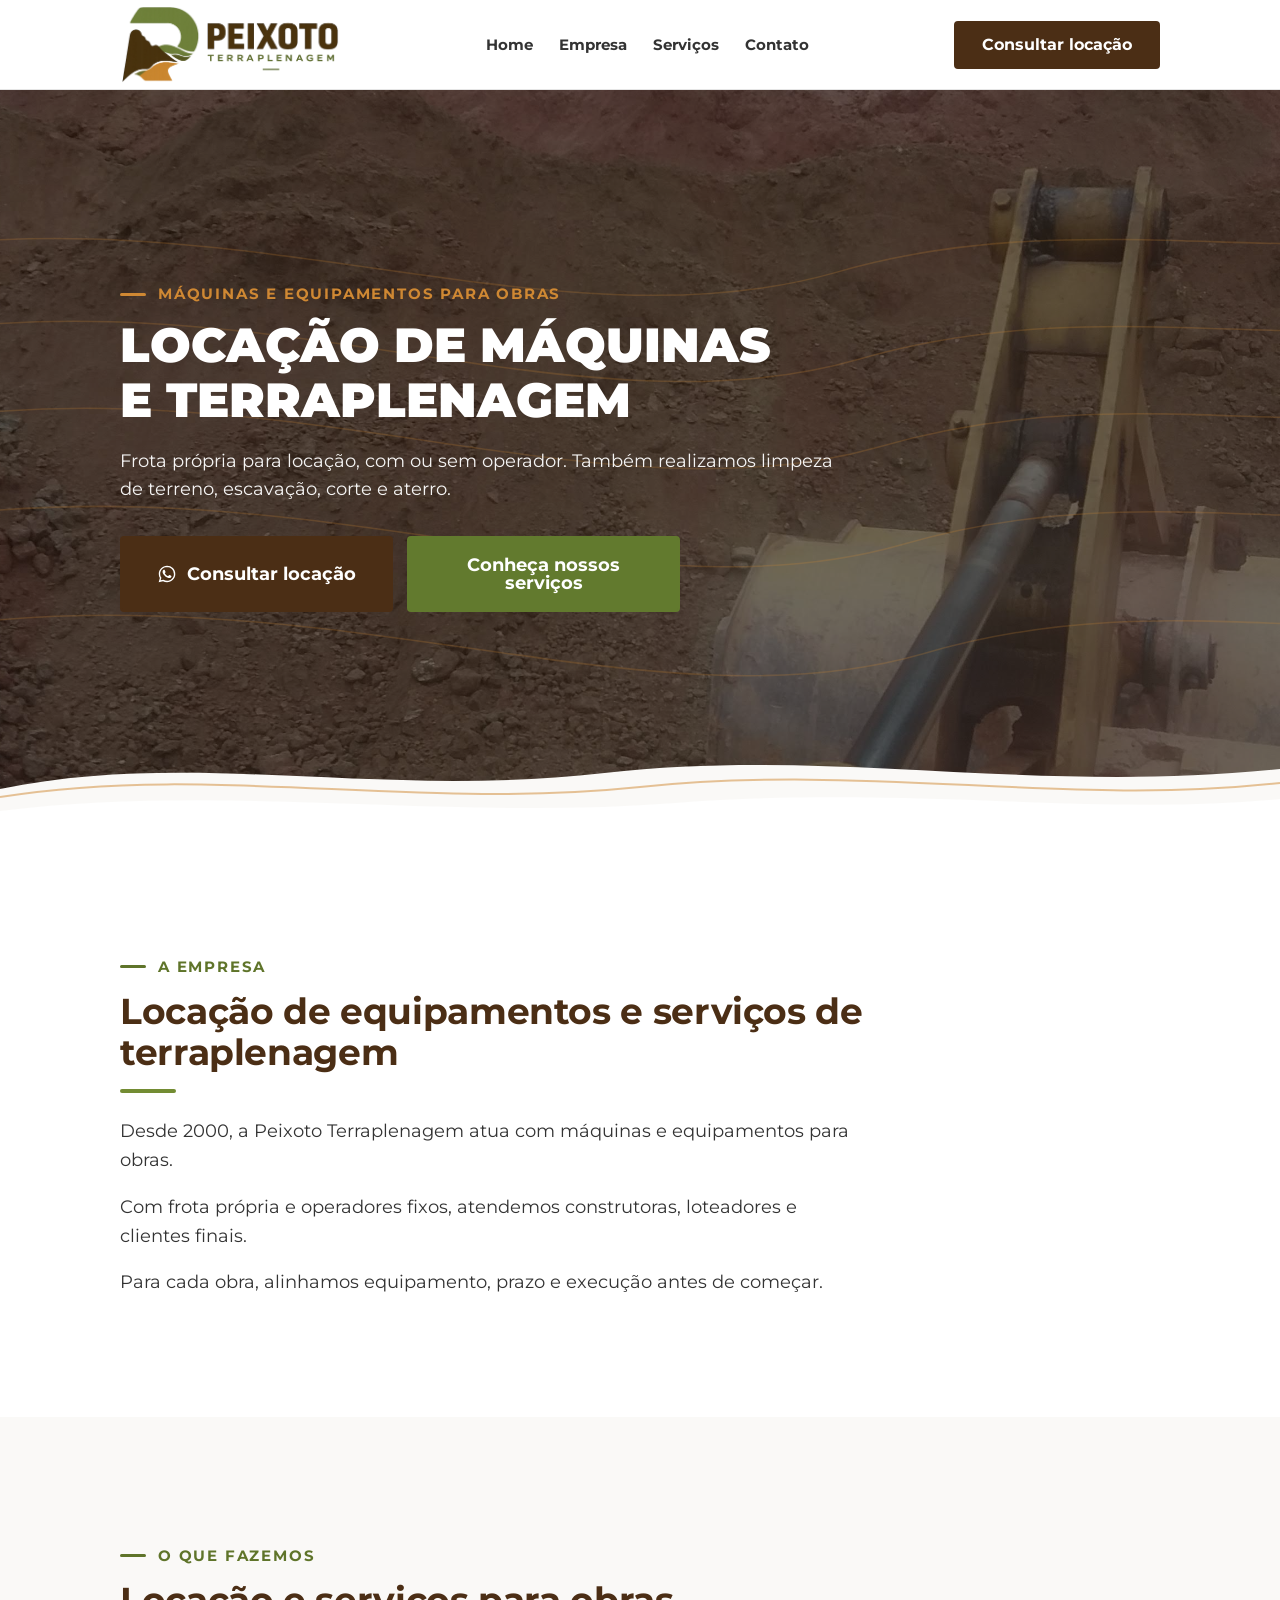
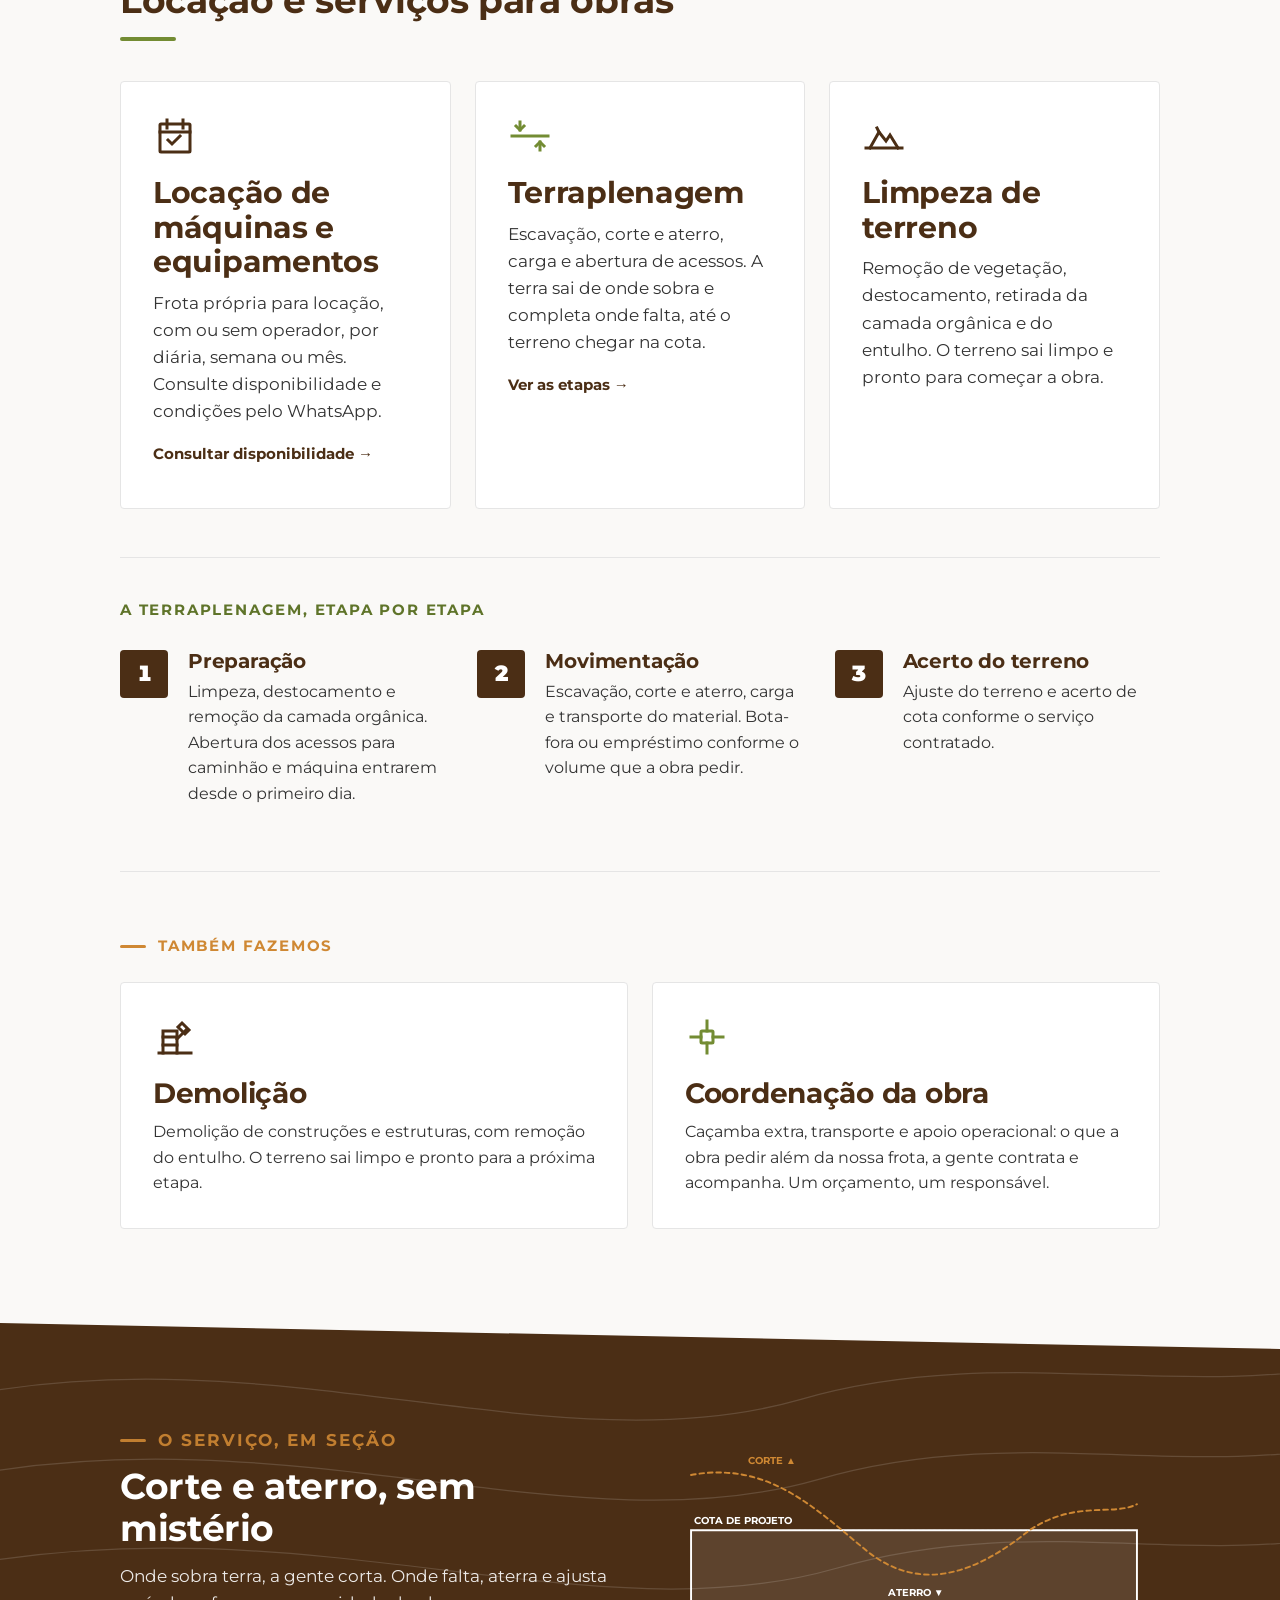
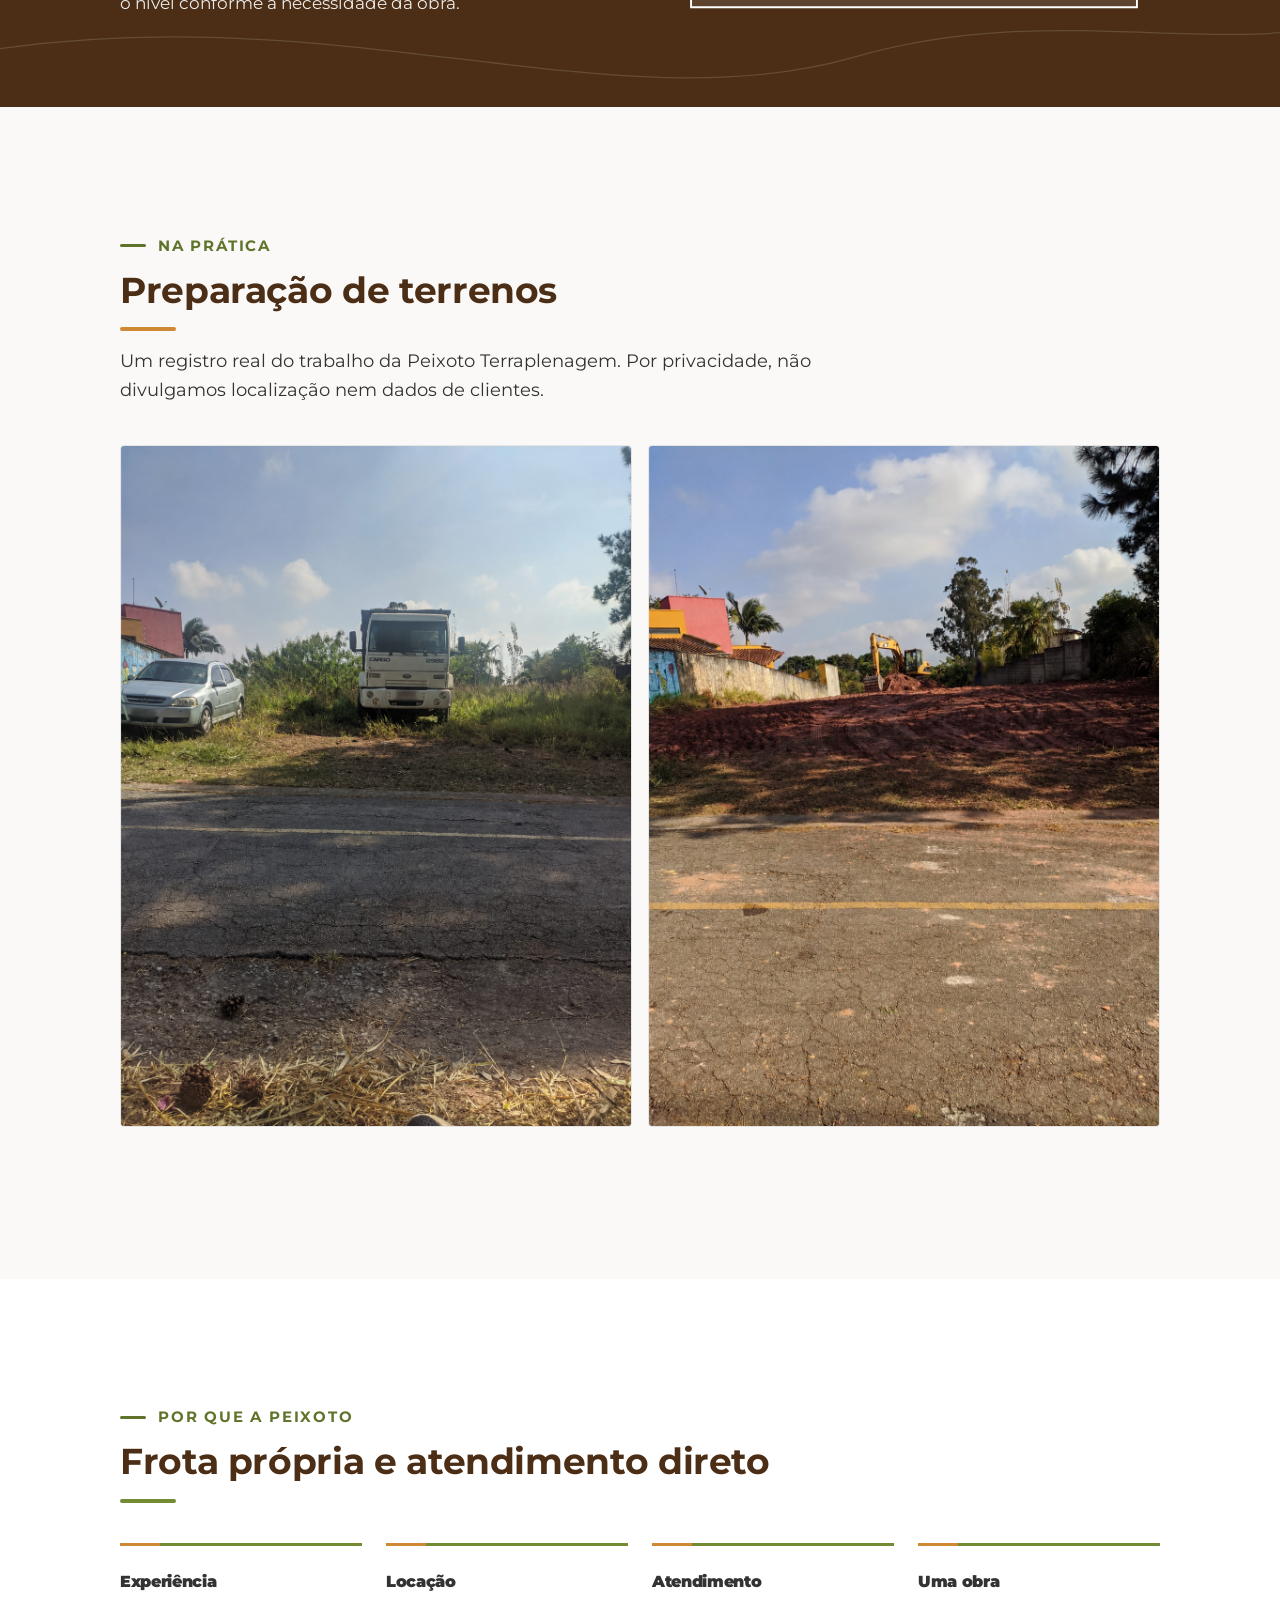
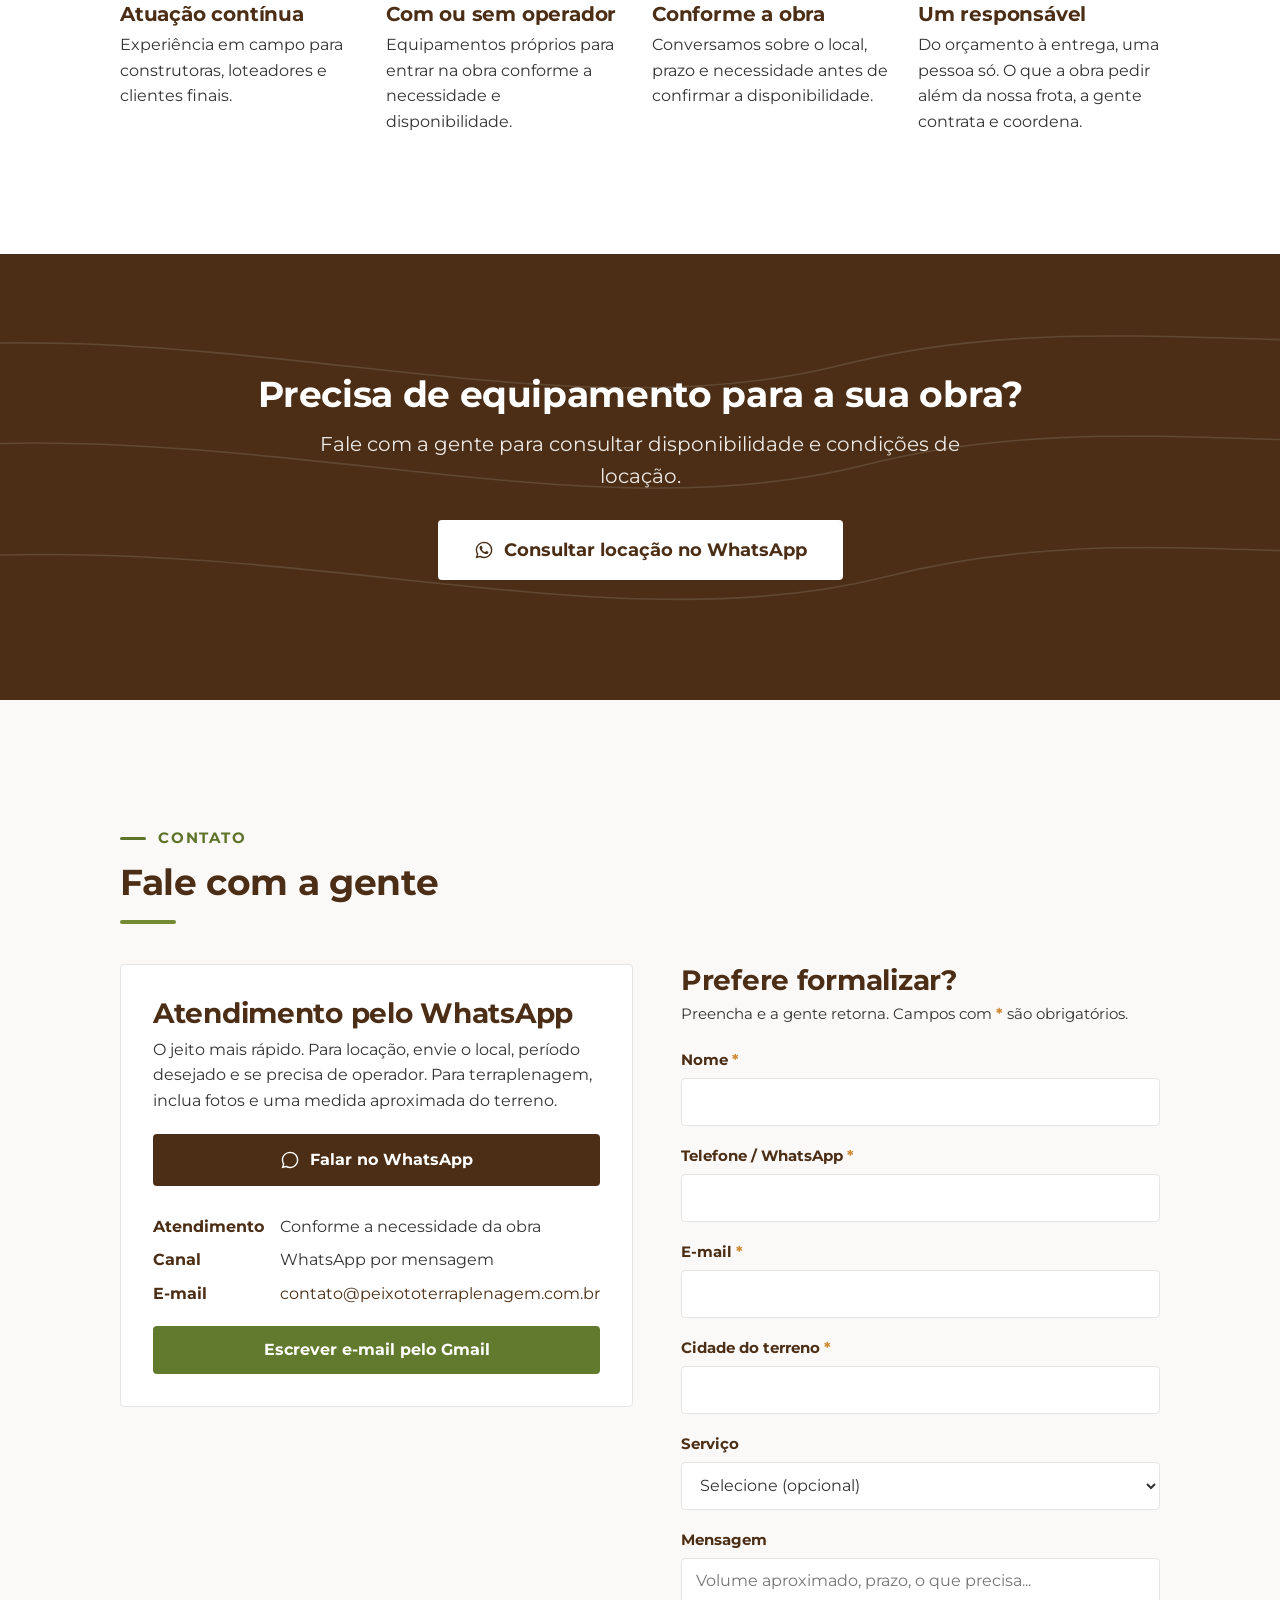
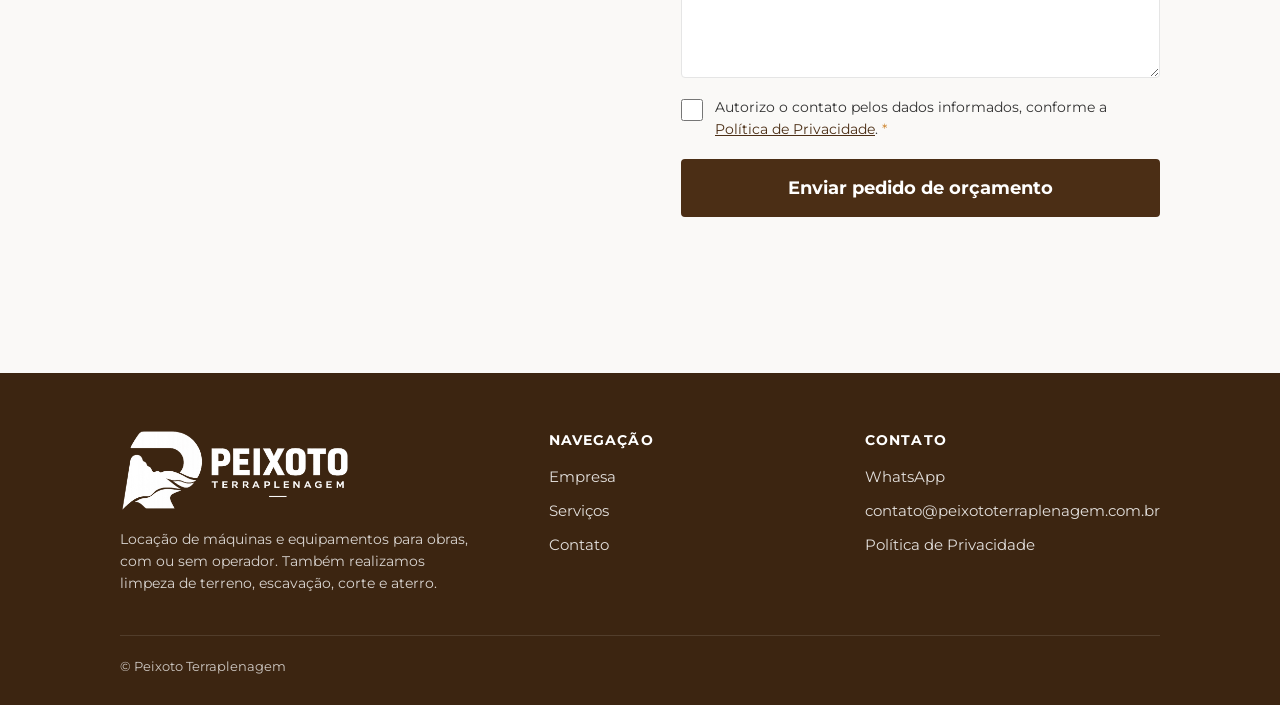
==== commit 9b8870f8: "Sincroniza site e documenta plano de marketing" ====
--- a/index.html
+++ b/index.html
@@ -30,18 +30,19 @@
   <meta name="description" content="Locação de máquinas e equipamentos para obras, com ou sem operador. Também realizamos limpeza de terreno, escavação, corte e aterro. Consulte disponibilidade pelo WhatsApp.">
   <meta name="theme-color" content="#4B2E15">
   <meta name="robots" content="index,follow">
-  <link rel="canonical" href="https://guilhermeopaixao2-arch.github.io/Projetos/">
-
-  <!-- Favicon: versão reduzida da marca -->
-  <link rel="icon" href="assets/favicon.svg" type="image/svg+xml">
+  <link rel="canonical" href="https://peixototerraplenagem.com.br/">
+
+  <!-- Ícone quadrado em PNG: compatível com resultados do Google e navegadores -->
+  <link rel="icon" href="/assets/favicon-192.png" sizes="192x192" type="image/png">
+  <link rel="apple-touch-icon" href="/assets/favicon-192.png">
 
   <!-- Open Graph -->
   <meta property="og:type" content="website">
   <meta property="og:title" content="Peixoto Terraplenagem — Locação de máquinas e equipamentos">
   <meta property="og:description" content="Locação de máquinas e equipamentos para obras, com ou sem operador. Também realizamos limpeza de terreno, escavação, corte e aterro.">
   <meta property="og:locale" content="pt_BR">
-  <meta property="og:url" content="https://guilhermeopaixao2-arch.github.io/Projetos/">
-  <meta property="og:image" content="https://guilhermeopaixao2-arch.github.io/Projetos/assets/images/hero-cat-em-operacao.jpg">
+  <meta property="og:url" content="https://peixototerraplenagem.com.br/">
+  <meta property="og:image" content="https://peixototerraplenagem.com.br/assets/images/hero-cat-em-operacao.jpg">
   <meta property="og:image:alt" content="Escavadeira Caterpillar em operação de terraplenagem">
 
   <!-- Fontes auto-hospedadas (preload dos 3 pesos) -->
@@ -58,7 +59,8 @@
     "@type": "Organization",
     "name": "Peixoto Terraplenagem",
     "description": "Locação de máquinas e equipamentos para obras, com ou sem operador. Limpeza de terreno, escavação, corte e aterro.",
-    "url": "https://guilhermeopaixao2-arch.github.io/Projetos/"
+    "url": "https://peixototerraplenagem.com.br/",
+    "email": "contato@peixototerraplenagem.com.br"
   }
   </script>
 </head>
@@ -390,8 +392,10 @@
               <dl>
                 <dt>Atendimento</dt><dd>Conforme a necessidade da obra</dd>
                 <dt>Canal</dt><dd>WhatsApp por mensagem</dd>
+                <dt>E-mail</dt><dd><a href="mailto:contato@peixototerraplenagem.com.br">contato@peixototerraplenagem.com.br</a></dd>
               </dl>
             </div>
+            <a class="btn btn--secondary btn--block" href="https://mail.google.com/mail/?view=cm&amp;fs=1&amp;to=contato%40peixototerraplenagem.com.br&amp;su=Contato%20pelo%20site%20Peixoto%20Terraplenagem" target="_blank" rel="noopener">Escrever e-mail pelo Gmail</a>
           </div>
 
           <!-- ALTERNATIVA: formulário de e-mail -->
@@ -486,6 +490,7 @@
           <h4>Contato</h4>
           <ul>
             <li><a href="https://wa.me/5511910110562?text=Ol%C3%A1%21%20Vi%20o%20site%20da%20Peixoto%20Terraplenagem%20e%20tenho%20interesse." target="_blank" rel="noopener">WhatsApp</a></li>
+            <li><a href="mailto:contato@peixototerraplenagem.com.br">contato@peixototerraplenagem.com.br</a></li>
             <li><a href="privacidade.html">Política de Privacidade</a></li>
           </ul>
         </div>
--- a/css/styles.css
+++ b/css/styles.css
@@ -446,6 +446,7 @@
 .contato__dados dl { display: grid; grid-template-columns: auto 1fr; gap: 8px 16px; font-size: 16px; }
 .contato__dados dt { font-weight: 700; color: var(--marrom); }
 .contato__dados dd { color: var(--cinza); }
+.contato__dados + .btn { margin-top: 20px; }
 
 /* Formulário */
 .form { display: grid; gap: 18px; }
